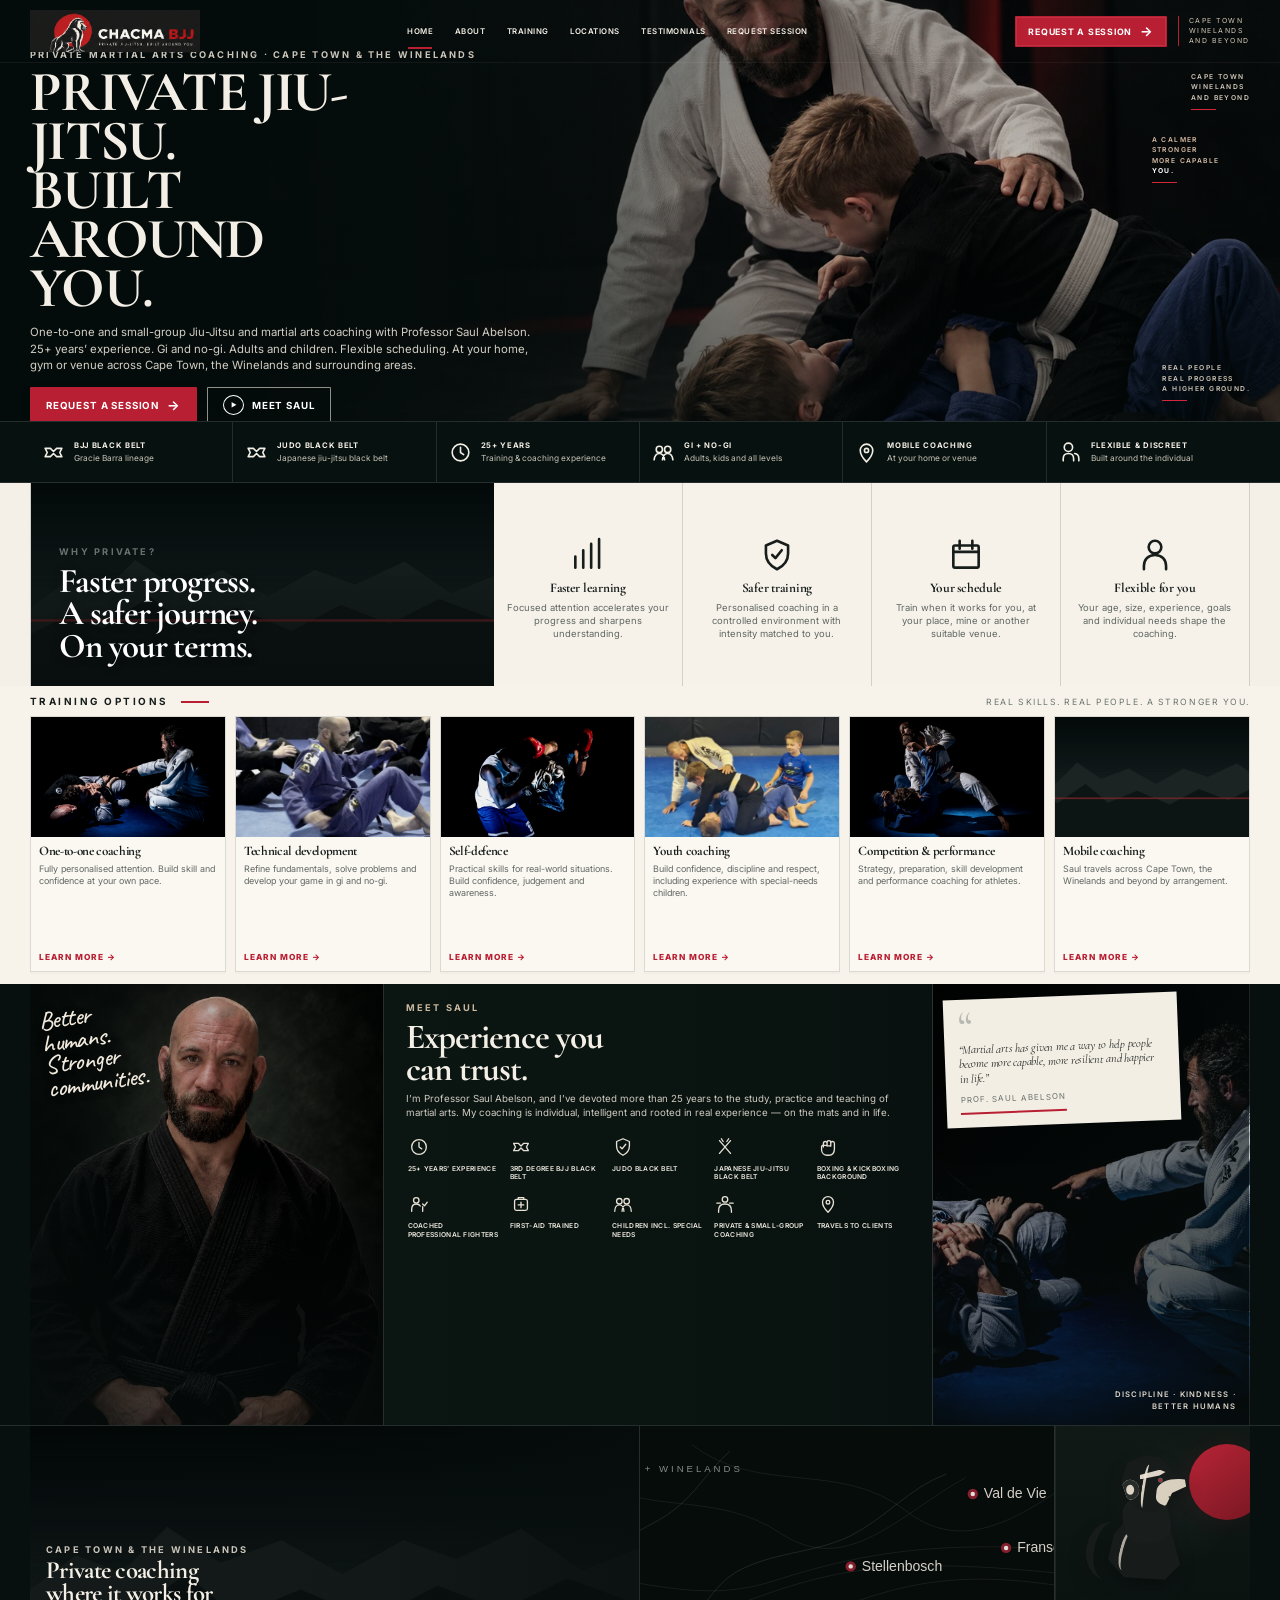
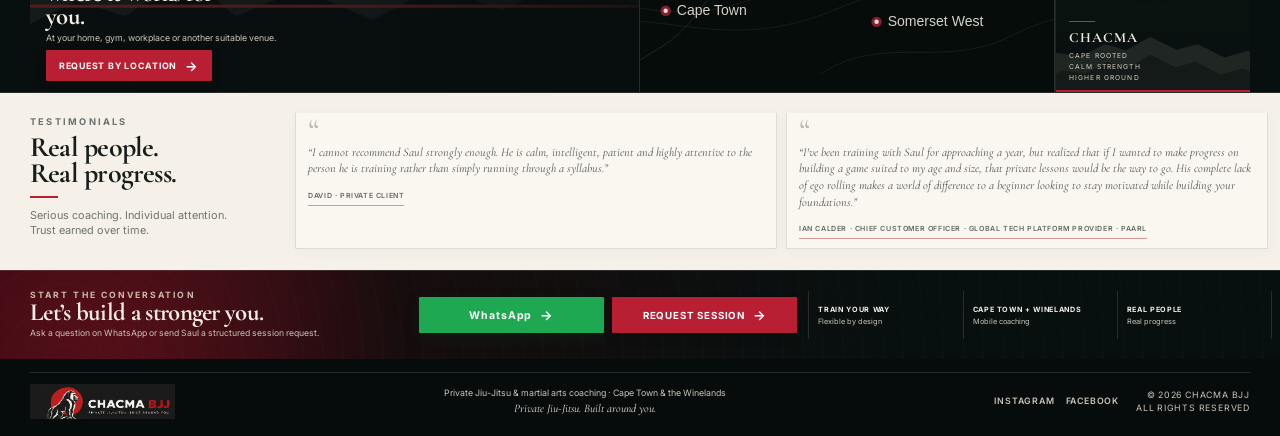
==== index.html @ ebba9f1b "Add files via upload" ====
<!doctype html>
<html lang="en">
<head>
  <!-- Google tag (gtag.js) -->
  <script async src="https://www.googletagmanager.com/gtag/js?id=G-R0LVV5Y407"></script>
  <script>
    window.dataLayer = window.dataLayer || [];
    function gtag(){dataLayer.push(arguments);}
    gtag('js', new Date());
    gtag('config', 'G-R0LVV5Y407');
  </script>
  <meta charset="utf-8">
  <meta name="viewport" content="width=device-width, initial-scale=1">
  <meta name="theme-color" content="#07100f">
  <meta name="description" content="Private Jiu-Jitsu and martial arts coaching with Professor Saul Abelson across Cape Town and the Winelands. Flexible, discreet, one-to-one and small-group coaching built around you.">
  <meta property="og:title" content="CHACMA BJJ | Private Jiu-Jitsu built around you">
  <meta property="og:description" content="Private Jiu-Jitsu and martial arts coaching with Professor Saul Abelson across Cape Town and the Winelands.">
  <meta property="og:type" content="website">
  <title>CHACMA BJJ | Private Jiu-Jitsu built around you</title>
  <link rel="icon" href="assets/icons/favicon.png" type="image/png">
  <link rel="manifest" href="site.webmanifest">
  <link rel="preconnect" href="https://fonts.googleapis.com">
  <link rel="preconnect" href="https://fonts.gstatic.com" crossorigin>
  <link href="https://fonts.googleapis.com/css2?family=Caveat:wght@500&family=Cormorant+Garamond:wght@600;700&family=Inter:wght@400;600;700&display=swap" rel="stylesheet">
  <link rel="stylesheet" href="styles.css">
  <script defer src="script.js"></script>
</head>
<body>
  <a class="skip-link" href="#main">Skip to content</a>

  <header class="site-header" data-header>
    <div class="shell header-inner">
      <a class="brand" href="#top" aria-label="CHACMA BJJ home">
        <img src="assets/images/logo-horizontal-dark.png" alt="CHACMA BJJ – Private Jiu-Jitsu. Built around you." class="brand-logo">
      </a>

      <button class="menu-toggle" type="button" aria-expanded="false" aria-controls="nav" data-menu-toggle>
        <span></span><span></span><span></span><span class="sr-only">Toggle navigation</span>
      </button>

      <nav id="nav" class="nav" aria-label="Primary" data-nav>
        <a href="#top">Home</a>
        <a href="#about">About</a>
        <a href="#training">Training</a>
        <a href="#locations">Locations</a>
        <a href="#testimonials">Testimonials</a>
        <a href="request-session.html">Request Session</a>
      </nav>

      <div class="header-actions">
        <a class="button button-small" href="request-session.html">Request a session</a>
        <div class="header-kicker">Cape Town<br>Winelands<br>and beyond</div>
      </div>
    </div>
  </header>

  <main id="main">
    <section id="top" class="hero section-dark">
      <div class="hero-media" aria-hidden="true">
        <img src="assets/images/hero-phase2.webp" alt="">
      </div>
      <div class="hero-shade" aria-hidden="true"></div>

      <div class="shell hero-inner">
        <div class="hero-copy reveal">
          <p class="eyebrow">Private martial arts coaching · Cape Town & the Winelands</p>
          <h1>Private Jiu-Jitsu.<br>Built around you.</h1>
          <p class="hero-lede">One-to-one and small-group Jiu-Jitsu and martial arts coaching with Professor Saul Abelson. 25+ years’ experience. Gi and no-gi. Adults and children. Flexible scheduling. At your home, gym or venue across Cape Town, the Winelands and surrounding areas.</p>
          <div class="hero-actions">
            <a class="button" href="request-session.html">Request a session</a>
            <a class="button button-ghost button-play" href="#about">Meet Saul</a>
          </div>
        </div>

        <aside class="hero-note hero-note-top reveal">
          <span>Cape Town</span><span>Winelands</span><span>and beyond</span>
        </aside>
        <aside class="hero-note hero-note-mid reveal">
          <span>A calmer</span><span>stronger</span><span>more capable</span><strong>you.</strong>
        </aside>
        <aside class="hero-note hero-note-bottom reveal">
          <span>Real people</span><span>real progress</span><span>a higher ground.</span>
        </aside>
      </div>
    </section>

    <section class="credential-strip" aria-label="Credentials">
      <div class="shell credentials">
        <div class="credential"><svg viewBox="0 0 24 24" aria-hidden="true"><path d="M4 8h5l3 3 3-3h5l-2 4 2 4h-5l-3-3-3 3H4l2-4-2-4Z"/></svg><span><strong>BJJ black belt</strong><small>Gracie Barra lineage</small></span></div>
        <div class="credential"><svg viewBox="0 0 24 24" aria-hidden="true"><path d="M4 8h5l3 3 3-3h5l-2 4 2 4h-5l-3-3-3 3H4l2-4-2-4Z"/></svg><span><strong>Judo black belt</strong><small>Japanese jiu-jitsu black belt</small></span></div>
        <div class="credential"><svg viewBox="0 0 24 24" aria-hidden="true"><circle cx="12" cy="12" r="8"/><path d="M12 7v5l3 2"/></svg><span><strong>25+ years</strong><small>Training & coaching experience</small></span></div>
        <div class="credential"><svg viewBox="0 0 24 24" aria-hidden="true"><circle cx="8" cy="9" r="3"/><circle cx="16" cy="9" r="3"/><path d="M3 19c.5-4 2.5-6 5-6s4.5 2 5 6M11 19c.5-4 2.5-6 5-6s4.5 2 5 6"/></svg><span><strong>Gi + no-gi</strong><small>Adults, kids and all levels</small></span></div>
        <div class="credential"><svg viewBox="0 0 24 24" aria-hidden="true"><path d="M12 21s6-6.2 6-11a6 6 0 1 0-12 0c0 4.8 6 11 6 11Z"/><circle cx="12" cy="10" r="2"/></svg><span><strong>Mobile coaching</strong><small>At your home or venue</small></span></div>
        <div class="credential"><svg viewBox="0 0 24 24" aria-hidden="true"><path d="M5 20v-2c0-3 2-5 5-5s5 2 5 5v2M10 11a4 4 0 1 0 0-8 4 4 0 0 0 0 8ZM16 13c2.4.2 4 2 4 5v2"/></svg><span><strong>Flexible & discreet</strong><small>Built around the individual</small></span></div>
      </div>
    </section>

    <section class="why section-light" aria-labelledby="why-title">
      <div class="shell why-grid">
        <div class="why-visual reveal">
          <img src="assets/images/cape-abstract.jpg" alt="Cape Town coastline and mountain landscape.">
          <div class="why-overlay-text"><p class="eyebrow">Why private?</p><h2 id="why-title">Faster progress.<br>A safer journey.<br>On your terms.</h2></div>
        </div>
        <div class="benefits">
          <article class="benefit reveal"><svg class="benefit-icon" viewBox="0 0 24 24" aria-hidden="true"><path d="M4 20V13M9 20V9M14 20V5M19 20V2"/></svg><h3>Faster learning</h3><p>Focused attention accelerates your progress and sharpens understanding.</p></article>
          <article class="benefit reveal"><svg class="benefit-icon" viewBox="0 0 24 24" aria-hidden="true"><path d="M12 3 19 6v5c0 5-3 8-7 10-4-2-7-5-7-10V6l7-3Z"/><path d="m9 12 2 2 4-5"/></svg><h3>Safer training</h3><p>Personalised coaching in a controlled environment with intensity matched to you.</p></article>
          <article class="benefit reveal"><svg class="benefit-icon" viewBox="0 0 24 24" aria-hidden="true"><rect x="4" y="6" width="16" height="14" rx="1"/><path d="M8 3v5M16 3v5M4 10h16"/></svg><h3>Your schedule</h3><p>Train when it works for you, at your place, mine or another suitable venue.</p></article>
          <article class="benefit reveal"><svg class="benefit-icon" viewBox="0 0 24 24" aria-hidden="true"><circle cx="12" cy="7" r="4"/><path d="M5 21v-2c0-4 2.6-7 7-7s7 3 7 7v2"/></svg><h3>Flexible for you</h3><p>Your age, size, experience, goals and individual needs shape the coaching.</p></article>
        </div>
      </div>
    </section>

    <section id="training" class="training section-light" aria-labelledby="training-title">
      <div class="shell">
        <div class="section-head reveal"><div class="section-title-line"><h2 id="training-title">Training options</h2><span></span></div><p class="section-side-note">Real skills. Real people. A stronger you.</p></div>
        <div class="training-grid">
          <article class="training-card reveal"><img src="assets/images/private-coaching-dark.webp" alt="Private Brazilian Jiu-Jitsu coaching session."><div><h3>One-to-one coaching</h3><p>Fully personalised attention. Build skill and confidence at your own pace.</p><a href="#" data-whatsapp-topic="One-to-one coaching">Learn more →</a></div></article>
          <article class="training-card reveal"><img src="assets/images/training-detail.jpg" alt="Close-up detail of a Jiu-Jitsu belt and gi."><div><h3>Technical development</h3><p>Refine fundamentals, solve problems and develop your game in gi and no-gi.</p><a href="#" data-whatsapp-topic="Technical development">Learn more →</a></div></article>
          <article class="training-card reveal"><img src="assets/images/program-self-defence.webp" alt="Self-defence and striking training."><div><h3>Self-defence</h3><p>Practical skills for real-world situations. Build confidence, judgement and awareness.</p><a href="#" data-whatsapp-topic="Self-defence">Learn more →</a></div></article>
          <article class="training-card reveal"><img src="assets/images/kids-demo.jpg" alt="Saul coaching children during a Brazilian Jiu-Jitsu class."><div><h3>Youth coaching</h3><p>Build confidence, discipline and respect, including experience with special-needs children.</p><a href="#" data-whatsapp-topic="Youth coaching">Learn more →</a></div></article>
          <article class="training-card reveal"><img src="assets/images/program-competition.webp" alt="Brazilian Jiu-Jitsu competition training."><div><h3>Competition & performance</h3><p>Strategy, preparation, skill development and performance coaching for athletes.</p><a href="#" data-whatsapp-topic="Competition & performance">Learn more →</a></div></article>
          <article class="training-card reveal"><img src="assets/images/cape-abstract.jpg" alt="Cape Town and Winelands landscape."><div><h3>Mobile coaching</h3><p>Saul travels across Cape Town, the Winelands and beyond by arrangement.</p><a href="#" data-whatsapp-topic="Mobile coaching">Learn more →</a></div></article>
        </div>
      </div>
    </section>

    <section id="about" class="about section-dark" aria-labelledby="about-title">
      <div class="shell about-grid">
        <div class="about-portrait reveal"><img src="assets/images/saul-portrait-v15.webp" alt="Professor Saul Abelson portrait."><div class="script-line">Better humans.<br>Stronger communities.</div></div>
        <div class="about-copy reveal">
          <p class="eyebrow">Meet Saul</p><h2 id="about-title">Experience you can trust.</h2>
          <p>I’m Professor Saul Abelson, and I’ve devoted more than 25 years to the study, practice and teaching of martial arts. My coaching is individual, intelligent and rooted in real experience — on the mats and in life.</p>
          <div class="about-facts"><span><svg viewBox="0 0 24 24" aria-hidden="true"><circle cx="12" cy="12" r="8"/><path d="M12 7v5l3 2"/></svg><b>25+ years’ experience</b></span><span><svg viewBox="0 0 24 24" aria-hidden="true"><path d="M4 8h5l3 3 3-3h5l-2 4 2 4h-5l-3-3-3 3H4l2-4-2-4Z"/></svg><b>3rd degree BJJ black belt</b></span><span><svg viewBox="0 0 24 24" aria-hidden="true"><path d="M12 3 19 6v5c0 5-3 8-7 10-4-2-7-5-7-10V6l7-3Z"/><path d="m9 12 2 2 4-5"/></svg><b>Judo black belt</b></span><span><svg viewBox="0 0 24 24" aria-hidden="true"><path d="M6 5l12 14M18 5 6 19"/><path d="M8 3l2 3M16 3l-2 3"/></svg><b>Japanese jiu-jitsu black belt</b></span><span><svg viewBox="0 0 24 24" aria-hidden="true"><path d="M7 12V8a2 2 0 0 1 4 0v3M11 11V7a2 2 0 0 1 4 0v4M15 11V8a2 2 0 0 1 4 0v6c0 4-2 7-6 7h-2c-3 0-6-2-6-6v-3a2 2 0 0 1 2-2Z"/></svg><b>Boxing & kickboxing background</b></span><span><svg viewBox="0 0 24 24" aria-hidden="true"><circle cx="9" cy="8" r="3"/><path d="M4 20v-2c0-4 2-6 5-6 2 0 3.6.8 4.4 2.2M16 12l2 2 3-4M16 20v-5"/></svg><b>Coached professional fighters</b></span><span><svg viewBox="0 0 24 24" aria-hidden="true"><rect x="5" y="7" width="14" height="12" rx="2"/><path d="M9 7V5h6v2M12 10v6M9 13h6"/></svg><b>First-aid trained</b></span><span><svg viewBox="0 0 24 24" aria-hidden="true"><circle cx="8" cy="9" r="3"/><circle cx="16" cy="9" r="3"/><path d="M3 20c0-4 2-7 5-7s5 3 5 7M11 20c0-4 2-7 5-7s5 3 5 7"/></svg><b>Children incl. special needs</b></span><span><svg viewBox="0 0 24 24" aria-hidden="true"><circle cx="12" cy="7" r="3"/><path d="M5 21v-2c0-4 2.5-7 7-7s7 3 7 7v2"/><path d="M3 11h4M17 11h4"/></svg><b>Private & small-group coaching</b></span><span><svg viewBox="0 0 24 24" aria-hidden="true"><path d="M12 21s6-6.2 6-11a6 6 0 1 0-12 0c0 4.8 6 11 6 11Z"/><circle cx="12" cy="10" r="2"/></svg><b>Travels to clients</b></span></div>
        </div>
        <div class="about-quote reveal"><div class="quote-card"><p>“Martial arts has given me a way to help people become more capable, more resilient and happier in life.”</p><footer>Prof. Saul Abelson</footer></div><div class="about-quote-foot">Discipline · kindness · better humans</div></div>
      </div>
    </section>

    <section id="locations" class="locations section-dark" aria-labelledby="locations-title">
      <div class="shell locations-grid">
        <div class="locations-visual reveal"><img src="assets/images/cape-abstract.jpg" alt="The mountains, vineyards and coastline of the Cape."><div class="locations-copy-overlay"><p class="eyebrow">Cape Town & the Winelands</p><h2 id="locations-title">Private coaching where it works for you.</h2><p>At your home, gym, workplace or another suitable venue.</p><a class="button button-small" href="request-session.html">Request by location</a></div></div>
        <div class="map-panel reveal"><img src="assets/images/location-map.svg" alt="Stylised service-area map for Cape Town and the Winelands."></div>
        <div class="brand-rail reveal" aria-hidden="true">
          <div class="chacma-css-art">
            <div class="chacma-sun"></div>
            <div class="chacma-ridge chacma-ridge-back"></div>
            <div class="chacma-ridge chacma-ridge-front"></div>
            <div class="css-baboon">
              <div class="baboon-torso"></div><div class="baboon-neck"></div>
              <div class="baboon-head"><i class="baboon-ear"></i><i class="baboon-brow"></i><i class="baboon-muzzle"></i><i class="baboon-eye"></i><i class="baboon-highlight"></i></div>
            </div>
            <div class="brand-rail-copy"><strong>CHACMA</strong><span>Cape rooted</span><span>Calm strength</span><span>Higher ground</span></div>
          </div>
        </div>
      </div>
    </section>

    <section id="testimonials" class="testimonials section-light" aria-labelledby="testimonials-title">
      <div class="shell testimonial-row">
        <div class="testimonial-heading reveal"><p class="eyebrow">Testimonials</p><h2 id="testimonials-title">Real people.<br>Real progress.</h2><span class="red-rule"></span><p>Serious coaching. Individual attention. Trust earned over time.</p></div>
        <blockquote class="testimonial-card reveal"><p>“I cannot recommend Saul strongly enough. He is calm, intelligent, patient and highly attentive to the person he is training rather than simply running through a syllabus.”</p><footer>David · Private client</footer></blockquote>
        <blockquote class="testimonial-card reveal"><p>“I've been training with Saul for approaching a year, but realized that if I wanted to make progress on building a game suited to my age and size, that private lessons would be the way to go. His complete lack of ego rolling makes a world of difference to a beginner looking to stay motivated while building your foundations.”</p><footer>Ian Calder · Chief Customer Officer · Global Tech platform provider · Paarl</footer></blockquote>
      </div>
    </section>

    <section id="contact" class="contact section-dark">
      <div class="shell contact-grid">
        <div class="contact-copy reveal"><p class="eyebrow">Start the conversation</p><h2>Let’s build a stronger you.</h2><p>Ask a question on WhatsApp or send Saul a structured session request.</p></div>
        <div class="contact-action reveal"><a class="button button-whatsapp" href="#" data-whatsapp>WhatsApp</a><a class="button button-request" href="request-session.html">Request Session</a></div>
        <div class="contact-points reveal"><div><strong>Train your way</strong><span>Flexible by design</span></div><div><strong>Cape Town + Winelands</strong><span>Mobile coaching</span></div><div><strong>Real people</strong><span>Real progress</span></div></div>
      </div>
    </section>
  </main>

  <footer class="footer">
    <div class="shell footer-inner">
      <a class="brand footer-brand" href="#top" aria-label="CHACMA BJJ home"><img src="assets/images/logo-horizontal-dark.png" alt="CHACMA BJJ" class="footer-logo"></a>
      <div class="footer-meta">Private Jiu-Jitsu & martial arts coaching · Cape Town & the Winelands<br><em>Private Jiu-Jitsu. Built around you.</em></div>
      <div class="footer-social"><a href="https://www.instagram.com/chacmabjj/" target="_blank" rel="noopener noreferrer">Instagram</a><a href="https://www.facebook.com/profile.php?id=61593930403911" target="_blank" rel="noopener noreferrer">Facebook</a></div>
      <div class="footer-note">© 2026 CHACMA BJJ<br>All rights reserved</div>
    </div>
  </footer>
</body>
</html>
---- styles.css ----
:root{
  --bg:#07100f;
  --bg-2:#0c1513;
  --panel:#101917;
  --line:rgba(255,255,255,.12);
  --line-dark:rgba(16,25,23,.13);
  --ink:#f3eee5;
  --ink-soft:#c7cbc6;
  --ink-dark:#17201d;
  --muted:#737c78;
  --light:#f3efe7;
  --red:#b61e33;
  --red-bright:#cf2d43;
  --green:#1da851;
  --max:1760px;
  --sans:'Inter',ui-sans-serif,system-ui,-apple-system,BlinkMacSystemFont,'Segoe UI',sans-serif;
  --display:Georgia,'Times New Roman',serif;
}
*{box-sizing:border-box}
html{scroll-behavior:smooth;overflow-x:clip}
body{margin:0;overflow-x:clip;background:var(--bg);color:var(--ink);font-family:var(--sans);-webkit-font-smoothing:antialiased;text-rendering:optimizeLegibility}
img{display:block;max-width:100%}
a{color:inherit;text-decoration:none}
button,input,textarea,select{font:inherit}
.shell{width:min(var(--max),calc(100% - 60px));margin-inline:auto}
.skip-link{position:absolute;left:-999px}.skip-link:focus{left:16px;top:16px;z-index:999;background:#fff;color:#000;padding:10px 12px}
.sr-only{position:absolute;width:1px;height:1px;padding:0;margin:-1px;overflow:hidden;clip:rect(0,0,0,0);white-space:nowrap;border:0}
.section-dark{background:var(--bg)}
.section-light{background:var(--light);color:var(--ink-dark)}
.eyebrow{margin:0 0 8px;font-size:.58rem;line-height:1.2;text-transform:uppercase;letter-spacing:.22em;font-weight:800;color:var(--ink-soft)}
.section-light .eyebrow{color:#69726e}
h1,h2,h3{margin:0;font-family:var(--display);font-weight:800;letter-spacing:-.04em;line-height:1}
p{line-height:1.5}
.red-rule{display:block;width:28px;height:2px;background:var(--red);margin:9px 0 10px}

.button{display:inline-flex;align-items:center;justify-content:center;gap:8px;min-height:36px;padding:0 15px;border:1px solid transparent;background:var(--red);color:#fff;font-size:.61rem;font-weight:800;letter-spacing:.095em;text-transform:uppercase;white-space:nowrap;transition:.2s ease}
.button:hover{background:var(--red-bright);transform:translateY(-1px)}
.button::after{content:'→';font-size:.84rem}
.button-ghost{background:rgba(7,16,15,.28);border-color:rgba(255,255,255,.35)}
.button-ghost:hover{background:rgba(255,255,255,.08)}
.button-small{min-height:31px;padding:0 12px;font-size:.55rem}
.button-whatsapp{background:var(--green);font-size:.66rem;text-transform:none;letter-spacing:0;min-height:38px;padding-inline:16px}
.button-whatsapp:hover{background:#26b35d}
.button-request{min-height:38px;padding-inline:15px}

/* Header */
.site-header{position:absolute;inset:0 0 auto;z-index:50;background:transparent;border-bottom:1px solid transparent;transition:.22s}
.site-header.is-scrolled{position:fixed;background:rgba(7,13,12,.95);backdrop-filter:blur(14px);border-bottom-color:var(--line)}
.header-inner{min-height:64px;display:grid;grid-template-columns:auto minmax(0,1fr) auto;align-items:center;gap:18px}
.brand{display:flex;align-items:center;min-width:0}
.brand-logo{width:168px;height:auto}
.nav{display:flex;justify-content:center;gap:clamp(12px,1.65vw,25px);align-items:center;font-size:clamp(.49rem,.61vw,.63rem);font-weight:800;letter-spacing:.09em;text-transform:uppercase;white-space:nowrap}
.nav a{position:relative;padding:7px 0}
.nav a:hover{color:#fff}
.nav a:first-child::after{content:'';position:absolute;left:0;right:0;bottom:-5px;height:2px;background:var(--red)}
.header-actions{display:flex;align-items:center;gap:11px;min-width:0}
.header-kicker{font-size:.43rem;line-height:1.5;letter-spacing:.18em;text-transform:uppercase;color:var(--ink-soft);padding-left:10px;border-left:1px solid var(--red);max-width:76px}
.menu-toggle{display:none;background:none;border:0;padding:8px;cursor:pointer}.menu-toggle span{display:block;width:23px;height:2px;background:#fff;margin:5px 0}

/* Hero: reference geometry ~345px at 1050px wide */
.hero{position:relative;overflow:hidden;height:clamp(345px,33vw,520px);min-height:345px;border-bottom:1px solid var(--line);background:#06100e}
.hero::before{content:'';position:absolute;inset:0;background:radial-gradient(circle at 10% 54%,rgba(38,65,53,.2),transparent 27%);z-index:1;pointer-events:none}
.hero-media{position:absolute;inset:0;overflow:hidden}
.hero-media img{width:100%;height:100%;object-fit:cover;object-position:center center;filter:saturate(.88) contrast(1.05) brightness(.9);transform:scale(1.01)}
.hero-shade{position:absolute;inset:0;z-index:1;background:linear-gradient(90deg,rgba(5,13,12,.995) 0%,rgba(5,13,12,.98) 25%,rgba(5,13,12,.88) 37%,rgba(5,13,12,.58) 51%,rgba(5,13,12,.13) 68%,rgba(5,13,12,.15) 79%,rgba(5,13,12,.52) 100%),linear-gradient(180deg,rgba(5,13,12,.36) 0%,rgba(5,13,12,.02) 33%,rgba(5,13,12,.06) 72%,rgba(5,13,12,.7) 100%),radial-gradient(circle at 82% 42%,rgba(182,30,51,.1),transparent 27%)}
.hero-inner{position:relative;z-index:2;height:100%;min-height:345px}
.hero-copy{width:52%;height:100%;padding:78px 0 25px;display:flex;flex-direction:column;justify-content:center}
.hero h1{font-size:clamp(2.35rem,4.05vw,4.75rem);text-transform:uppercase;max-width:14em;margin-bottom:9px;line-height:.94}
.hero-lede{max-width:520px;margin:0;color:var(--ink-soft);font-size:clamp(.69rem,.92vw,.91rem);line-height:1.45}
.hero-actions{display:flex;gap:10px;flex-wrap:wrap;margin-top:14px}
.hero-note{position:absolute;display:flex;flex-direction:column;text-transform:uppercase;letter-spacing:.18em;font-size:clamp(.42rem,.48vw,.5rem);line-height:1.55;color:#c9c6bd}
.hero-note::after{content:'';width:25px;height:2px;background:var(--red);margin-top:6px}
.hero-note-top{right:0;top:72px}
.hero-note-mid{right:2.5%;top:32%;color:#ded4c3}
.hero-note-mid strong{color:#fff}
.hero-note-bottom{right:0;bottom:20px}

/* Credentials: six shallow cells remain one row through reference width */
.credential-strip{background:#071210;border-bottom:1px solid var(--line)}
.credentials{display:grid;grid-template-columns:repeat(6,minmax(0,1fr));min-height:60px}
.credential{min-width:0;min-height:60px;display:flex;align-items:center;gap:8px;padding:8px 10px;border-right:1px solid var(--line)}
.credential:last-child{border-right:0}
.credential svg{width:23px;height:23px;flex:0 0 23px;fill:none;stroke:#f2eee6;stroke-width:1.45;stroke-linecap:round;stroke-linejoin:round}
.credential span{display:block;min-width:0}
.credential strong,.credential small{display:block}
.credential strong{font-size:clamp(.49rem,.59vw,.61rem);line-height:1.2;letter-spacing:.08em;text-transform:uppercase}
.credential small{margin-top:3px;color:var(--ink-soft);font-size:clamp(.53rem,.63vw,.65rem);line-height:1.25}

/* Why private: 38/62 with four benefits through desktop/reference width */
.why{padding:0;background:var(--light)}
.why-grid{display:grid;grid-template-columns:38% 62%;gap:0;border-inline:1px solid var(--line-dark);min-height:clamp(154px,14.7vw,220px)}
.why-visual{position:relative;min-height:0;overflow:hidden}
.why-visual img{width:100%;height:100%;object-fit:cover;filter:saturate(.83) contrast(1.03) brightness(.84)}
.why-visual::after{content:'';position:absolute;inset:0;background:linear-gradient(0deg,rgba(7,14,13,.92),rgba(7,14,13,.28) 58%,rgba(7,14,13,.04))}
.why-overlay-text{position:absolute;left:clamp(16px,2vw,28px);bottom:clamp(14px,1.7vw,24px);z-index:1;color:#fff;max-width:88%}
.why h2{font-size:clamp(1.48rem,2.55vw,2.7rem);line-height:1.02;letter-spacing:-.035em}
.benefits{display:grid;grid-template-columns:repeat(4,minmax(0,1fr));gap:1px;background:var(--line-dark)}
.benefit{min-width:0;padding:clamp(13px,1.45vw,22px) clamp(8px,1vw,16px) 12px;background:var(--light);text-align:center;display:flex;flex-direction:column;justify-content:center}
.benefit-icon{display:block;width:clamp(27px,3vw,38px);height:clamp(27px,3vw,38px);margin:0 auto 8px;fill:none;stroke:#161d1b;stroke-width:1.5;stroke-linecap:round;stroke-linejoin:round}
.benefit h3{font-size:clamp(.77rem,.94vw,1rem);letter-spacing:-.02em;margin-bottom:5px}
.benefit p{margin:0;color:#5a625f;font-size:clamp(.59rem,.7vw,.76rem);line-height:1.38}

/* Training: six compact cards remain one row to 980px */
.training{padding:10px 0 12px}
.section-head{display:flex;align-items:center;justify-content:space-between;gap:20px;margin-bottom:7px}
.section-title-line{display:flex;align-items:center;gap:13px}
.section-title-line h2{font-family:var(--sans);font-size:.61rem;letter-spacing:.24em;text-transform:uppercase;line-height:1;font-weight:800}
.section-title-line span{display:block;width:28px;height:2px;background:var(--red)}
.section-side-note{margin:0;color:#6c7470;font-size:.55rem;text-transform:uppercase;letter-spacing:.15em;text-align:right}
.training-grid{display:grid;grid-template-columns:repeat(6,minmax(0,1fr));gap:9px}
.training-card{min-width:0;min-height:clamp(202px,20vw,280px);background:#fff;border:1px solid var(--line-dark);overflow:hidden;display:flex;flex-direction:column;transition:.2s}
.training-card:hover{transform:translateY(-2px);box-shadow:0 14px 30px rgba(25,31,28,.09)}
.training-card img{width:100%;height:clamp(94px,9.4vw,132px);object-fit:cover}
.training-card div{display:flex;flex-direction:column;flex:1;padding:8px 8px 9px}
.training-card h3{font-size:clamp(.72rem,.84vw,.91rem);line-height:1.05;letter-spacing:-.025em;margin-bottom:4px}
.training-card p{margin:0;color:#5b635f;font-size:clamp(.56rem,.65vw,.7rem);line-height:1.36}
.training-card a{margin-top:auto;padding-top:6px;color:var(--red);font-size:.53rem;font-weight:800;text-transform:uppercase;letter-spacing:.1em}

/* Meet Saul: 29/45/26 editorial band through reference width */
.about{padding:0;background:#07100f}
.about-grid{display:grid;grid-template-columns:29% 45% 26%;gap:0;align-items:stretch;min-height:clamp(267px,25.4vw,380px)}
.about-portrait,.about-copy,.about-quote{min-width:0;min-height:0;border-right:1px solid var(--line)}
.about-portrait{position:relative;overflow:hidden;background:#0c1513}
.about-portrait img{width:100%;height:100%;object-fit:cover;object-position:center 18%;filter:saturate(.87) contrast(1.03) brightness(.88)}
.about-portrait::after{content:'';position:absolute;inset:0;background:linear-gradient(180deg,rgba(7,14,13,.02) 28%,rgba(7,14,13,.68) 100%)}
.script-line{position:absolute;left:16px;bottom:14px;z-index:1;color:#f0e9dc;font-family:var(--display);font-size:clamp(.82rem,1.15vw,1.25rem);font-weight:700;line-height:1.1;letter-spacing:-.03em}
.about-copy{background:#0d1715;padding:clamp(14px,1.7vw,25px) clamp(14px,1.7vw,25px) 12px}
.about h2{font-size:clamp(1.55rem,2.45vw,2.8rem);max-width:12ch;margin-bottom:7px}
.about-copy>p:not(.eyebrow){max-width:670px;margin:0;color:var(--ink-soft);font-size:clamp(.61rem,.73vw,.79rem);line-height:1.43}
.about-facts{display:grid;grid-template-columns:repeat(5,minmax(0,1fr));gap:7px;margin-top:12px}
.about-facts span{position:relative;display:block;padding:18px 2px 0;border-top:1px solid var(--line);font-size:clamp(.43rem,.5vw,.55rem);line-height:1.25;text-transform:uppercase;letter-spacing:.055em;color:#e1e4df}
.about-facts span::before{content:'';position:absolute;top:6px;left:0;width:6px;height:6px;border:1px solid #f0ece4;border-radius:50%}
.about-quote{position:relative;overflow:hidden;padding:12px;background:linear-gradient(90deg,rgba(8,15,14,.72),rgba(8,15,14,.28)),url('assets/images/private-coaching-dark.webp') center/cover no-repeat}
.about-quote::after{content:'';position:absolute;inset:0;background:linear-gradient(180deg,rgba(7,14,13,.03),rgba(7,14,13,.63));pointer-events:none}
.quote-card{position:relative;z-index:1;width:min(82%,245px);background:#f4f0e8;color:#212725;padding:13px 13px;border-left:2px solid var(--red)}
.quote-card p{margin:0;font-family:var(--display);font-size:clamp(.69rem,.82vw,.9rem);line-height:1.24;letter-spacing:-.02em}
.quote-card footer{margin-top:9px;font-size:.5rem;letter-spacing:.13em;text-transform:uppercase;color:#6b716d}
.about-quote-foot{position:absolute;right:13px;bottom:13px;z-index:1;max-width:140px;text-align:right;color:#d7d1c6;font-size:.48rem;text-transform:uppercase;letter-spacing:.14em;line-height:1.45}

/* Cape / service area / brand rail */
.locations{padding:0;border-top:1px solid var(--line);border-bottom:1px solid var(--line);background:#07100f}
.locations-grid{display:grid;grid-template-columns:50% 34% 16%;align-items:stretch;min-height:clamp(112px,10.8vw,165px)}
.locations-visual,.map-panel,.brand-rail{min-width:0;min-height:0;border-right:1px solid var(--line);overflow:hidden}
.locations-visual{position:relative}
.locations-visual>img{width:100%;height:100%;object-fit:cover;filter:saturate(.9) contrast(1.04) brightness(.78)}
.locations-visual::after{content:'';position:absolute;inset:0;background:linear-gradient(90deg,rgba(7,14,13,.14),rgba(7,14,13,.48) 75%,rgba(7,14,13,.75))}
.locations-copy-overlay{position:absolute;left:16px;bottom:11px;z-index:1;max-width:430px}
.locations-copy-overlay .eyebrow{margin-bottom:4px}
.locations-copy-overlay h2{font-size:clamp(1rem,1.45vw,1.55rem);line-height:1.03;max-width:22ch;margin-bottom:3px}
.locations-copy-overlay p:last-of-type{margin:0 0 6px;color:var(--ink-soft);font-size:clamp(.55rem,.66vw,.72rem)}
.map-panel{background:#0b1412}
.map-panel img{width:100%;height:100%;object-fit:cover}
.brand-rail{background:#0c1312;border-right:0}
.brand-rail img{width:100%;height:100%;object-fit:cover;object-position:center 42%;filter:saturate(.72) brightness(.82)}

/* Testimonials: horizontally organised through desktop/reference width */
.testimonials{padding:12px 0 13px;background:var(--light)}
.testimonial-row{display:grid;grid-template-columns:21% 39.5% 39.5%;gap:9px;align-items:stretch}
.testimonial-heading{padding:3px 8px 2px 0}
.testimonial-heading h2{font-size:clamp(1.25rem,1.65vw,1.75rem);color:var(--ink-dark);line-height:1.02}
.testimonial-heading>p:last-child{max-width:220px;margin:0;color:#69716e;font-size:clamp(.58rem,.67vw,.72rem);line-height:1.36}
.testimonial-card{margin:0;padding:10px 12px 9px;background:#fff;border:1px solid var(--line-dark);border-top:2px solid var(--red);color:#242b28}
.testimonial-card p{margin:0;font-size:clamp(.58rem,.68vw,.74rem);line-height:1.4}
.testimonial-card footer{margin-top:7px;padding-top:7px;border-top:1px solid var(--line-dark);font-size:clamp(.44rem,.5vw,.55rem);line-height:1.3;letter-spacing:.085em;text-transform:uppercase;color:#6b716d}

/* Conversion band */
.contact{position:relative;overflow:hidden;padding:10px 0;background:linear-gradient(100deg,#2b080e 0%,#130c0d 42%,#08100f 75%);border-top:1px solid var(--line)}
.contact::before{content:'';position:absolute;inset:0;background:radial-gradient(circle at 12% 60%,rgba(182,30,51,.23),transparent 24%),repeating-radial-gradient(circle at 5% 105%,transparent 0 18px,rgba(255,255,255,.025) 19px 20px);opacity:.75}
.contact-grid{position:relative;z-index:1;display:grid;grid-template-columns:31% 31% 38%;gap:11px;align-items:center;min-height:56px}
.contact h2{font-size:clamp(1.05rem,1.4vw,1.5rem);line-height:1.02;margin-bottom:3px}.contact p{margin:0;color:var(--ink-soft);font-size:clamp(.54rem,.64vw,.7rem)}
.contact-action{display:grid;grid-template-columns:1fr 1fr;gap:7px;align-items:center}
.contact-action .button{width:100%;padding-inline:8px}
.contact-points{display:grid;grid-template-columns:repeat(3,minmax(0,1fr));border-left:1px solid var(--line)}
.contact-points>div{min-height:48px;padding:6px 9px;border-right:1px solid var(--line);display:flex;flex-direction:column;justify-content:center;min-width:0}
.contact-points strong,.contact-points span{display:block}
.contact-points strong{font-size:clamp(.45rem,.52vw,.57rem);letter-spacing:.09em;text-transform:uppercase}
.contact-points span{margin-top:3px;color:var(--ink-soft);font-size:clamp(.46rem,.54vw,.59rem)}

/* Footer: shallow four-part composition */
.footer{padding:14px 0 17px;background:#060c0b}
.footer-inner{display:grid;grid-template-columns:auto minmax(0,1fr) auto auto;align-items:center;gap:17px;padding-top:12px;border-top:1px solid var(--line)}
.footer-logo{width:145px}
.footer-meta,.footer-note,.footer-social{font-size:.55rem;color:var(--ink-soft);line-height:1.45}
.footer-meta{text-align:center}.footer-meta em{color:#efe9de;font-style:normal}
.footer-social{display:flex;gap:11px;text-transform:uppercase;letter-spacing:.09em}.footer-social a:hover{color:#fff}
.footer-note{text-transform:uppercase;letter-spacing:.09em;text-align:right;white-space:nowrap}

.reveal{opacity:0;transform:translateY(10px);transition:opacity .42s ease,transform .42s ease}.reveal.is-visible{opacity:1;transform:none}

/* Purposeful tablet: desktop geometry retained above this point, including 1024–1050px. */
@media(max-width:980px){
  .shell{width:min(var(--max),calc(100% - 34px))}
  .header-inner{grid-template-columns:auto 1fr auto;min-height:64px}.brand-logo{width:155px}
  .nav{position:absolute;top:64px;left:17px;right:17px;display:none;flex-direction:column;align-items:flex-start;background:#0b1110;padding:18px;border:1px solid var(--line);gap:8px;font-size:.68rem}.nav.is-open{display:flex}
  .menu-toggle{display:block;justify-self:center}.header-actions{justify-self:end}.header-actions .button{display:none}.header-kicker{display:none}
  .hero{height:430px;min-height:430px}.hero-inner{min-height:430px}.hero-copy{width:64%;padding:86px 0 30px}.hero-note-top{display:none}.hero-note-mid{right:0}.hero h1{font-size:3.1rem}.hero-lede{font-size:.8rem}
  .credentials{grid-template-columns:repeat(3,minmax(0,1fr))}.credential{min-height:55px;border-bottom:1px solid var(--line)}
  .why-grid{grid-template-columns:40% 60%;min-height:300px}.benefits{grid-template-columns:repeat(2,minmax(0,1fr))}.benefit{min-height:149px}
  .training{padding:18px 0 22px}.training-grid{grid-template-columns:repeat(3,minmax(0,1fr));gap:10px}.training-card{min-height:245px}.training-card img{height:120px}.training-card h3{font-size:.9rem}.training-card p{font-size:.68rem}
  .about-grid{grid-template-columns:34% 66%;min-height:420px}.about-quote{grid-column:1/-1;min-height:230px}.about-portrait,.about-copy{min-height:420px}.about-facts{grid-template-columns:repeat(5,minmax(0,1fr))}
  .locations-grid{grid-template-columns:55% 45%;min-height:180px}.brand-rail{display:none}
  .testimonial-row{grid-template-columns:1fr 1fr}.testimonial-heading{grid-column:1/-1;display:grid;grid-template-columns:auto 1fr auto;align-items:end;gap:16px}.testimonial-heading>p:last-child{max-width:none;text-align:right}.testimonial-heading .red-rule{display:none}
  .contact-grid{grid-template-columns:1fr auto}.contact-points{grid-column:1/-1;border-left:0;border-top:1px solid var(--line)}
  .contact-action{min-width:300px}
  .footer-inner{grid-template-columns:auto 1fr auto}.footer-social{justify-content:center}.footer-note{grid-column:3;grid-row:1/3}.footer-meta{text-align:left}
}

@media(max-width:700px){
  .shell{width:calc(100% - 28px)}
  .hero{height:500px;min-height:500px}.hero-inner{min-height:500px}.hero-copy{width:100%;padding:88px 0 30px}.hero h1{font-size:clamp(2.2rem,10vw,2.8rem)}.hero-lede{font-size:.78rem;max-width:92%}.hero-media img{object-position:68% center;opacity:.64}.hero-shade{background:linear-gradient(90deg,rgba(5,13,12,.99),rgba(5,13,12,.77))}.hero-note{display:none}
  .credentials{grid-template-columns:repeat(2,minmax(0,1fr))}.credential{border-right:1px solid var(--line);min-height:64px}.credential:nth-child(2n){border-right:0}
  .why-grid{grid-template-columns:1fr}.why-visual{min-height:185px}.benefits{grid-template-columns:repeat(2,minmax(0,1fr))}.benefit{min-height:145px;padding:16px 10px}.benefit p{font-size:.66rem}
  .section-head{align-items:flex-start;flex-direction:column;gap:7px}.section-side-note{text-align:left}
  .training-grid{grid-template-columns:repeat(2,minmax(0,1fr));gap:8px}.training-card{min-height:250px}.training-card img{height:116px}.training-card div{padding:9px}.training-card h3{font-size:.83rem}.training-card p{font-size:.64rem}
  .about-grid{grid-template-columns:1fr}.about-portrait{min-height:360px}.about-copy{min-height:auto;padding:22px 18px}.about h2{font-size:2rem}.about-copy>p:not(.eyebrow){font-size:.78rem}.about-facts{grid-template-columns:repeat(2,minmax(0,1fr));gap:8px}.about-facts span{font-size:.55rem}.about-quote{grid-column:auto;min-height:245px}
  .locations-grid{grid-template-columns:1fr}.locations-visual{min-height:220px;border-right:0}.map-panel{min-height:180px}.brand-rail{display:none}.locations-copy-overlay{left:14px;right:14px;bottom:14px}.locations-copy-overlay h2{font-size:1.35rem}
  .testimonial-row{grid-template-columns:1fr}.testimonial-heading{grid-column:auto;display:block}.testimonial-heading>p:last-child{text-align:left}.testimonial-card p{font-size:.75rem}
  .contact{padding:18px 0}.contact-grid{grid-template-columns:1fr;gap:14px}.contact-action{min-width:0;width:100%}.contact-points{grid-template-columns:repeat(3,minmax(0,1fr))}.contact-points>div{border-top:0;padding:8px 6px}.contact h2{font-size:1.45rem}
  .footer-inner{grid-template-columns:1fr;gap:10px}.footer-logo{width:140px}.footer-meta{text-align:left}.footer-social{justify-content:flex-start}.footer-note{grid-column:auto;grid-row:auto;text-align:left;white-space:normal}
}

@media(max-width:380px){
  .shell{width:calc(100% - 22px)}
  .hero-actions{display:grid;grid-template-columns:1fr 1fr}.hero-actions .button{padding-inline:8px}
  .training-grid{grid-template-columns:1fr}.training-card{min-height:unset}.training-card img{height:165px}.training-card p{font-size:.72rem}
  .contact-action{grid-template-columns:1fr}.contact-points{grid-template-columns:1fr 1fr}.contact-points>div:last-child{grid-column:1/-1}
}
@media(prefers-reduced-motion:reduce){html{scroll-behavior:auto}.reveal{opacity:1;transform:none;transition:none}.button,.training-card{transition:none}}

/* ======================================================================
   PHASE 2 — visual execution against original CHACMA BJJ mock-up
   Phase 1 geometry and breakpoint system intentionally retained.
   ====================================================================== */
:root{
  --bg:#07100f;
  --bg-2:#0b1513;
  --panel:#0d1715;
  --ink:#f4efe6;
  --ink-soft:#c9c4b9;
  --ink-dark:#171d1b;
  --light:#f4f0e8;
  --paper:#f8f4eb;
  --red:#b91f32;
  --red-bright:#cf3045;
  --display:'Cormorant Garamond',Georgia,'Times New Roman',serif;
  --script:'Caveat','Segoe Print',cursive;
  --sans:'Inter',ui-sans-serif,system-ui,-apple-system,BlinkMacSystemFont,'Segoe UI',sans-serif;
}
body{background:#06100e}
h1,h2,h3{font-family:var(--display);font-weight:700;letter-spacing:-.028em}
.eyebrow{font-family:var(--sans);font-weight:700;letter-spacing:.24em}
.section-light{background:var(--light)}

/* Header */
.site-header{border-bottom-color:rgba(255,255,255,.05)}
.header-inner{min-height:62px}
.brand-logo{width:170px;filter:drop-shadow(0 1px 0 rgba(255,255,255,.03))}
.nav{font-size:clamp(.49rem,.59vw,.61rem);letter-spacing:.07em;font-weight:600}
.nav a:first-child::after{bottom:-6px;width:24px;left:50%;right:auto;transform:translateX(-50%)}
.header-actions .button{box-shadow:inset 0 0 0 1px rgba(255,255,255,.08)}
.header-kicker{color:#d1c7b6;letter-spacing:.22em}

/* Buttons */
.button{border-radius:1px;min-height:36px;font-weight:700;letter-spacing:.085em;box-shadow:0 4px 12px rgba(0,0,0,.12)}
.button::after{font-size:.83rem}
.button-ghost{background:rgba(5,12,11,.36);border-color:rgba(244,239,230,.58);box-shadow:none}
.button-play::after{display:none}
.button-play::before{content:'▶';display:grid;place-items:center;width:18px;height:18px;border:1px solid currentColor;border-radius:50%;font-size:6px;line-height:1;padding-left:1px}
.button-small{min-height:31px}
.button-whatsapp{box-shadow:0 5px 15px rgba(7,74,35,.22)}

/* Hero */
.hero{background:#06100e}
.hero-media img{object-position:58% 52%;filter:saturate(.88) contrast(1.06) brightness(.92);transform:scale(1.012)}
.hero-shade{background:
  linear-gradient(90deg,rgba(4,12,11,.995) 0%,rgba(4,12,11,.98) 24%,rgba(4,12,11,.88) 36%,rgba(4,12,11,.54) 48%,rgba(4,12,11,.10) 66%,rgba(4,12,11,.13) 80%,rgba(4,12,11,.43) 100%),
  linear-gradient(180deg,rgba(4,12,11,.24),rgba(4,12,11,.02) 43%,rgba(4,12,11,.42) 100%),
  radial-gradient(circle at 8% 75%,rgba(153,21,40,.15),transparent 29%)}
.hero::before{background:radial-gradient(circle at 2% 70%,rgba(83,33,29,.18),transparent 31%)}
.hero-copy{width:51%;padding-top:76px}
.hero h1{font-size:clamp(2.52rem,4.45vw,5rem);line-height:.86;letter-spacing:-.03em;max-width:12ch;margin-bottom:11px}
.hero-lede{font-size:clamp(.71rem,.84vw,.85rem);line-height:1.46;color:#d2cec5;max-width:500px}
.hero-actions{margin-top:13px}
.hero-note{font-weight:600;letter-spacing:.21em;color:#d1c7b8}
.hero-note::after{height:1px;background:#d6263c}
.hero-note-mid{color:#d9bda7}

/* Credentials */
.credential-strip{background:#07110f}
.credential{padding:8px 11px}
.credential svg{width:25px;height:25px;flex-basis:25px;stroke-width:1.55}
.credential strong{font-size:clamp(.48rem,.57vw,.59rem);letter-spacing:.09em}
.credential small{color:#c8c3b8;font-size:clamp(.52rem,.61vw,.63rem)}

/* Why private */
.why-grid{border-color:rgba(23,29,27,.16)}
.why-visual img{filter:saturate(.84) contrast(1.08) brightness(.78)}
.why-visual::after{background:linear-gradient(0deg,rgba(8,14,13,.88),rgba(8,14,13,.20) 60%,rgba(8,14,13,.05))}
.why-overlay-text{left:clamp(18px,2.2vw,30px);bottom:clamp(14px,1.8vw,25px)}
.why h2{font-size:clamp(1.65rem,2.72vw,2.95rem);line-height:.94;color:#fff;text-shadow:0 2px 12px rgba(0,0,0,.18)}
.benefits{background:rgba(23,29,27,.15)}
.benefit{background:#f6f2ea}
.benefit-icon{stroke-width:1.65}
.benefit h3{font-size:clamp(.82rem,1.04vw,1.08rem);font-family:var(--display);font-weight:700}
.benefit p{color:#606762;font-size:clamp(.59rem,.68vw,.73rem)}

/* Training */
.training{background:#f7f3eb}
.section-title-line h2{font-size:.62rem;font-weight:700;letter-spacing:.25em}
.section-side-note{font-size:.54rem;letter-spacing:.18em}
.training-grid{gap:9px}
.training-card{border-color:rgba(23,29,27,.14);background:#fbf8f2;box-shadow:0 2px 0 rgba(23,29,27,.02)}
.training-card img{filter:saturate(.82) contrast(1.06) brightness(.94)}
.training-card:nth-child(1) img{object-position:center 42%}
.training-card:nth-child(2) img{object-position:center 56%}
.training-card:nth-child(3) img{object-position:center 45%}
.training-card:nth-child(4) img{object-position:center 38%}
.training-card:nth-child(5) img{object-position:center 48%}
.training-card:nth-child(6) img{filter:saturate(.76) contrast(1.08) brightness(.86)}
.training-card h3{font-family:var(--display);font-size:clamp(.82rem,.96vw,1rem);line-height:1.02}
.training-card p{color:#626864}
.training-card a{color:#b91f32;font-size:.52rem;letter-spacing:.12em}

/* Meet Saul */
.about{background:#07100f}
.about-grid{background:radial-gradient(circle at 51% 36%,rgba(20,53,42,.22),transparent 38%),#07100f}
.about-portrait{background:#091210}
.about-portrait img{object-position:65% 19%;filter:saturate(.78) contrast(1.08) brightness(.82)}
.about-portrait::after{background:linear-gradient(90deg,rgba(6,13,12,.68) 0%,rgba(6,13,12,.10) 44%,rgba(6,13,12,.03) 72%),linear-gradient(180deg,rgba(7,14,13,.02) 42%,rgba(7,14,13,.62) 100%)}
.script-line{left:13px;top:18px;bottom:auto;max-width:122px;font-family:var(--script);font-size:clamp(1.25rem,2vw,2.15rem);font-weight:500;line-height:.88;letter-spacing:-.02em;transform:rotate(-8deg);text-shadow:0 2px 8px rgba(0,0,0,.42)}
.about-copy{background:linear-gradient(90deg,#0b1613,#091310 72%,#08110f);padding-top:18px}
.about .eyebrow{color:#cbb99f}
.about h2{font-size:clamp(1.72rem,2.75vw,3.05rem);line-height:.9;max-width:12ch;margin-bottom:8px}
.about-copy>p:not(.eyebrow){color:#d0cbc1;font-size:clamp(.61rem,.71vw,.77rem);line-height:1.4}
.about-facts{gap:7px;margin-top:11px}
.about-facts span{padding:5px 2px 0;border-top:0;display:grid;grid-template-rows:25px auto;align-content:start;gap:4px;color:#ece7dd;font-size:clamp(.42rem,.48vw,.52rem);letter-spacing:.045em}
.about-facts span::before{display:none}
.about-facts svg{width:22px;height:22px;fill:none;stroke:#e8e1d5;stroke-width:1.45;stroke-linecap:round;stroke-linejoin:round}
.about-facts b{font-weight:600}
.about-quote{padding:12px;background:linear-gradient(90deg,rgba(7,14,13,.18),rgba(7,14,13,.54)),url('assets/images/private-coaching-dark.webp') 55% center/cover no-repeat}
.about-quote::after{background:linear-gradient(180deg,rgba(7,14,13,.02),rgba(7,14,13,.62))}
.quote-card{width:min(80%,238px);background:#f3eee4;color:#262b28;padding:14px 14px 13px;border-left:0;box-shadow:0 10px 28px rgba(0,0,0,.18);transform:rotate(-2.2deg)}
.quote-card::before{content:'“';display:block;font-family:var(--display);font-size:2.9rem;line-height:.58;color:#b7bab4;margin-bottom:2px}
.quote-card p{font-family:var(--display);font-style:italic;font-size:clamp(.76rem,.88vw,.95rem);line-height:1.18}
.quote-card footer{border-bottom:2px solid var(--red);padding-bottom:8px;width:max-content;max-width:100%}
.about-quote-foot{font-weight:600;color:#ddd6c9;letter-spacing:.16em}

/* Locations and CSS-generated CHACMA brand rail */
.locations{background:#07100f}
.locations-grid{background:#07100f}
.locations-visual>img{filter:saturate(.76) contrast(1.1) brightness(.7)}
.locations-visual::after{background:linear-gradient(90deg,rgba(7,14,13,.12),rgba(7,14,13,.26) 55%,rgba(7,14,13,.74))}
.locations-copy-overlay h2{font-family:var(--display);font-size:1.55rem;line-height:.92;max-width:16ch}
.map-panel{background:#0b1412}
.map-panel img{filter:saturate(.7) contrast(1.06) brightness(.9)}
.brand-rail{position:relative;background:#0a1210;border-left:1px solid rgba(255,255,255,.08);overflow:hidden}
.chacma-css-art{position:absolute;inset:0;overflow:hidden;background:radial-gradient(circle at 60% 28%,rgba(255,255,255,.035),transparent 30%),linear-gradient(180deg,#111916,#08100f)}
.chacma-sun{position:absolute;width:76px;height:76px;border-radius:50%;right:-15px;top:18px;background:linear-gradient(145deg,#cf263b,#851724);opacity:.88;box-shadow:0 0 24px rgba(185,31,50,.12)}
.chacma-ridge{position:absolute;left:-8%;right:-8%;bottom:0;height:54px;background:#202724;clip-path:polygon(0 78%,10% 60%,20% 66%,30% 44%,39% 55%,49% 31%,60% 54%,69% 44%,80% 68%,90% 56%,100% 76%,100% 100%,0 100%)}
.chacma-ridge-back{bottom:17px;height:55px;background:#343a35;opacity:.52;transform:scaleX(1.06)}
.chacma-ridge-front{background:#141a18;border-bottom:2px solid #b91f32}
.css-baboon{position:absolute;left:12%;top:14px;width:116px;height:145px;transform-origin:50% 80%;filter:drop-shadow(0 8px 8px rgba(0,0,0,.28))}
.css-baboon::after{content:'';position:absolute;left:7px;top:82px;width:38px;height:58px;border-left:8px solid #171c1a;border-radius:54% 0 0 60%;transform:rotate(13deg)}
.baboon-torso{position:absolute;left:29px;top:79px;width:72px;height:61px;background:#171c1a;clip-path:polygon(24% 3%,62% 0,88% 22%,100% 75%,79% 100%,22% 96%,0 67%,8% 25%);border-radius:47% 40% 20% 35%}
.baboon-torso::after{content:'';position:absolute;left:12px;top:10px;width:12px;height:42px;border-left:3px solid #e9e0d2;border-radius:50%;transform:rotate(15deg);opacity:.72}
.baboon-neck{position:absolute;left:44px;top:56px;width:47px;height:47px;background:#191e1c;transform:rotate(-8deg);border-radius:38% 46% 32% 40%}
.baboon-head{position:absolute;left:39px;top:12px;width:68px;height:65px;background:#171c1a;clip-path:polygon(15% 15%,41% 5%,62% 8%,74% 20%,79% 31%,98% 38%,100% 55%,79% 64%,70% 82%,50% 95%,28% 88%,12% 68%,5% 43%);transform:rotate(-2deg)}
.baboon-ear{position:absolute;left:3px;top:27px;width:18px;height:20px;border-radius:50%;background:#ddd3c4;box-shadow:inset 0 0 0 5px #272c29}
.baboon-brow{position:absolute;right:20px;top:18px;width:26px;height:9px;background:#efe7da;clip-path:polygon(0 50%,78% 0,100% 28%,76% 65%,0 100%);opacity:.92}
.baboon-muzzle{position:absolute;right:-13px;top:28px;width:43px;height:27px;border-radius:42% 58% 52% 42%;background:#d8cfbf;transform:skewX(-8deg)}
.baboon-muzzle::after{content:'';position:absolute;right:2px;bottom:4px;width:29px;height:9px;border-radius:50%;background:#262b28;clip-path:polygon(0 34%,100% 0,92% 65%,20% 100%)}
.baboon-eye{position:absolute;right:24px;top:27px;width:3px;height:3px;border-radius:50%;background:#ba1f33;box-shadow:0 0 0 1px rgba(255,255,255,.28)}
.baboon-highlight{position:absolute;left:24px;top:12px;width:8px;height:44px;border-left:3px solid #efe6d8;border-radius:50%;transform:rotate(11deg);opacity:.88}
.brand-rail-copy{position:absolute;left:13px;right:10px;bottom:10px;display:grid;gap:2px;text-transform:uppercase;color:#d9d0c2;font-size:.42rem;line-height:1.35;letter-spacing:.17em;z-index:4}
.brand-rail-copy strong{font-family:var(--display);font-size:.88rem;letter-spacing:.08em;color:#f2ebdf;margin-bottom:2px}
.brand-rail-copy::before{content:'';display:block;width:26px;height:1px;background:#cf263b;margin-bottom:4px}

/* Testimonials */
.testimonials{background:#f5f1e8;padding-top:20px;padding-bottom:21px}
.testimonial-heading h2{font-family:var(--display);font-size:1.75rem;line-height:.92}
.testimonial-heading>p:last-child{font-size:.68rem;line-height:1.4;color:#70756f}
.testimonial-card{background:#faf7f0;border-color:rgba(23,29,27,.12);border-top:0;box-shadow:0 2px 12px rgba(27,31,28,.035)}
.testimonial-card::before{content:'“';font-family:var(--display);font-size:2.1rem;line-height:.5;color:#b8b8b2;display:block;margin-bottom:4px}
.testimonial-card p{font-family:var(--display);font-style:italic;font-size:clamp(.75rem,.82vw,.86rem);line-height:1.38;color:#4f5551}
.testimonial-card footer{font-family:var(--sans);font-style:normal;font-weight:600;border-top:0;border-bottom:1px solid rgba(185,31,50,.45);padding-bottom:5px;width:max-content;max-width:100%;color:#636964}

/* Conversion band */
.contact{padding:16px 0;background:radial-gradient(circle at 8% 80%,rgba(147,19,37,.30),transparent 25%),linear-gradient(100deg,#310a11 0%,#160d0e 32%,#08100f 69%)}
.contact::before{opacity:.5}
.contact-copy .eyebrow{color:#cbbca9}
.contact h2{font-family:var(--display);font-size:1.55rem;line-height:.95}
.contact-action{gap:8px;align-items:center}
.contact-action .button{width:auto;min-width:128px}
.contact-points svg{stroke:#ede7dc}

/* Footer */
.footer{background:#050c0b;padding-top:13px;padding-bottom:17px}
.footer-inner{padding-top:11px}
.footer-meta em{font-family:var(--display);font-style:italic;font-size:.72rem}
.footer-social{font-weight:600}

/* Request Session page: same brand system, without changing Phase 1 structure */
.session-page .session-hero h1,.session-page .request-intro h2,.session-page .how-head h2,.session-page .faq-heading h2,.session-page .session-contact h2{font-family:var(--display);letter-spacing:-.03em}
.session-page .session-hero{background:radial-gradient(circle at 82% 20%,rgba(185,31,50,.13),transparent 24%),linear-gradient(180deg,#07100f,#091310)}
.session-page .session-principle h2{font-family:var(--display)}
.session-page .form-section-head strong,.session-page .faq-list summary{font-family:var(--display)}

/* Phase 2 responsive refinements — keep Phase 1 breakpoints */
@media(max-width:1120px) and (min-width:981px){
  .brand-logo{width:154px}
  .nav{gap:10px;font-size:.48rem}
  .header-actions .button{padding-inline:10px;font-size:.52rem}
  .header-kicker{font-size:.39rem;max-width:66px}
  .hero h1{font-size:2.72rem}
  .hero-lede{font-size:.69rem;max-width:455px}
  .script-line{font-size:1.35rem;max-width:92px}
  .css-baboon{transform:scale(.84);left:3%;top:5px}
  .brand-rail-copy{font-size:.36rem;left:8px}
}
@media(max-width:980px){
  .hero-media img{object-position:63% 50%}
  .hero h1{font-size:3rem}
  .about-portrait img{object-position:57% 15%}
  .script-line{font-size:1.65rem;max-width:120px}
}
@media(max-width:700px){
  .hero-media img{object-position:69% 50%;opacity:.72}
  .hero h1{line-height:.9}
  .script-line{font-size:2rem;top:20px;max-width:150px}
  .about-portrait img{object-position:65% 20%}
  .testimonial-card p{font-size:.86rem}
}
@media(max-width:380px){
}
@media(prefers-reduced-motion:no-preference){
  .chacma-sun{animation:chacma-breathe 9s ease-in-out infinite alternate}
}
@keyframes chacma-breathe{from{transform:translateY(0);opacity:.82}to{transform:translateY(-3px);opacity:.92}}
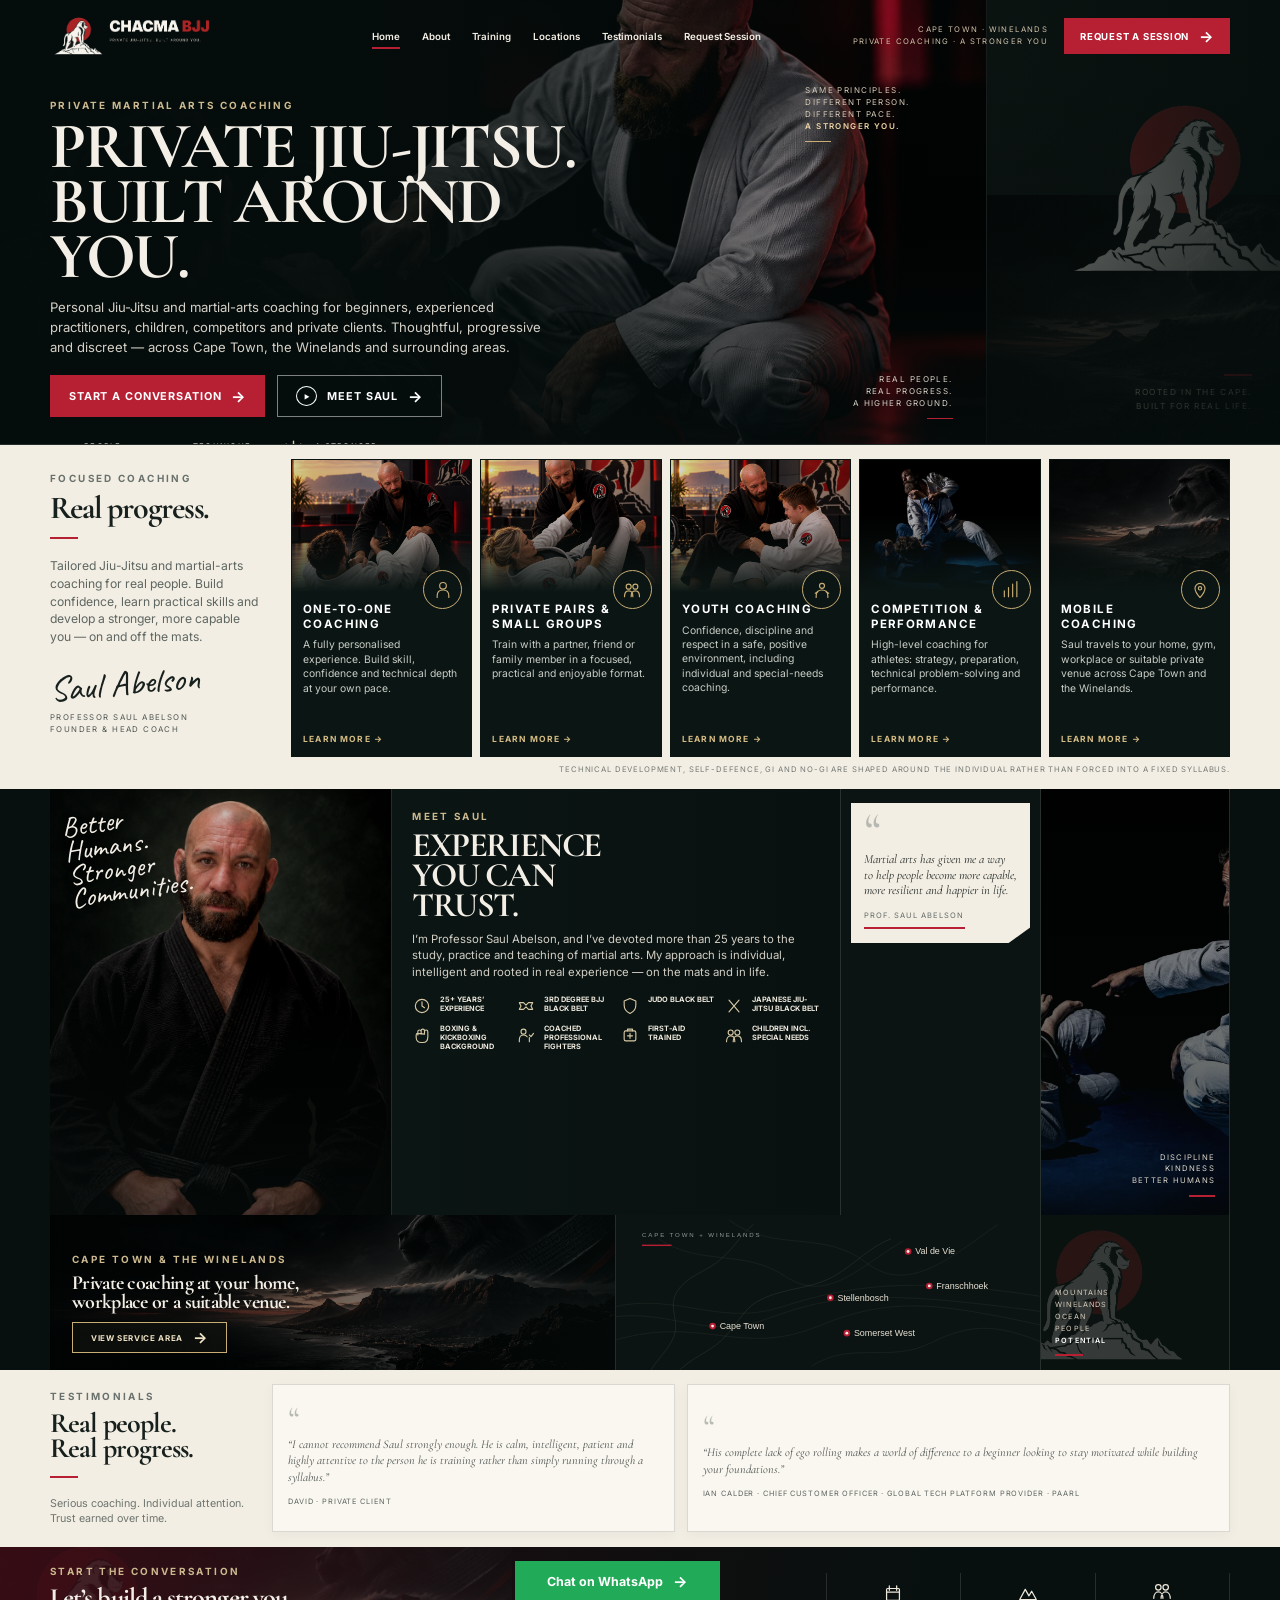
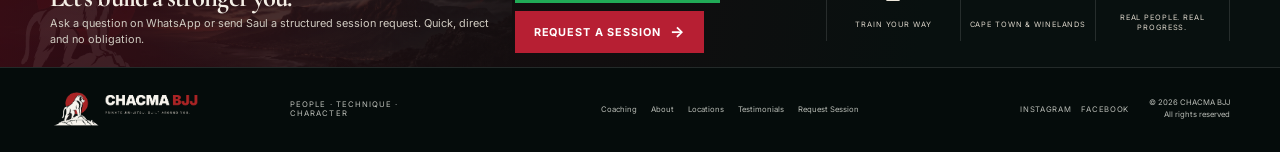
==== commit 7bc208af: "Add files via upload" ====
--- a/index.html
+++ b/index.html
@@ -21,7 +21,7 @@
   <link rel="manifest" href="site.webmanifest">
   <link rel="preconnect" href="https://fonts.googleapis.com">
   <link rel="preconnect" href="https://fonts.gstatic.com" crossorigin>
-  <link href="https://fonts.googleapis.com/css2?family=Caveat:wght@500&family=Cormorant+Garamond:wght@600;700&family=Inter:wght@400;600;700&display=swap" rel="stylesheet">
+  <link href="https://fonts.googleapis.com/css2?family=Caveat:wght@500;600&family=Cormorant+Garamond:wght@600;700&family=Inter:wght@400;500;600;700&display=swap" rel="stylesheet">
   <link rel="stylesheet" href="styles.css">
   <script defer src="script.js"></script>
 </head>
@@ -31,7 +31,7 @@
   <header class="site-header" data-header>
     <div class="shell header-inner">
       <a class="brand" href="#top" aria-label="CHACMA BJJ home">
-        <img src="assets/images/logo-horizontal-dark.png" alt="CHACMA BJJ – Private Jiu-Jitsu. Built around you." class="brand-logo">
+        <img src="assets/images/logo-horizontal-approved.png" alt="CHACMA BJJ – Private Jiu-Jitsu. Built around you." class="brand-logo">
       </a>
 
       <button class="menu-toggle" type="button" aria-expanded="false" aria-controls="nav" data-menu-toggle>
@@ -48,134 +48,178 @@
       </nav>
 
       <div class="header-actions">
+        <div class="header-kicker">Cape Town · Winelands<br>Private coaching · a stronger you</div>
         <a class="button button-small" href="request-session.html">Request a session</a>
-        <div class="header-kicker">Cape Town<br>Winelands<br>and beyond</div>
       </div>
     </div>
   </header>
 
   <main id="main">
-    <section id="top" class="hero section-dark">
-      <div class="hero-media" aria-hidden="true">
-        <img src="assets/images/hero-phase2.webp" alt="">
+    <section id="top" class="hero section-dark" aria-labelledby="hero-title">
+      <div class="hero-media" aria-hidden="true"><img src="assets/images/hero-training.webp" alt=""></div>
+      <div class="hero-brand-panel" aria-hidden="true">
+        <img class="hero-brand-mark" src="assets/images/brand-mark-approved.png" alt="">
+        <div class="hero-mountain"></div>
+        <p>Rooted in the Cape.<br>Built for real life.</p>
       </div>
       <div class="hero-shade" aria-hidden="true"></div>
 
       <div class="shell hero-inner">
         <div class="hero-copy reveal">
-          <p class="eyebrow">Private martial arts coaching · Cape Town & the Winelands</p>
-          <h1>Private Jiu-Jitsu.<br>Built around you.</h1>
-          <p class="hero-lede">One-to-one and small-group Jiu-Jitsu and martial arts coaching with Professor Saul Abelson. 25+ years’ experience. Gi and no-gi. Adults and children. Flexible scheduling. At your home, gym or venue across Cape Town, the Winelands and surrounding areas.</p>
+          <p class="eyebrow eyebrow-warm">Private martial arts coaching</p>
+          <h1 id="hero-title"><span>Private Jiu-Jitsu.</span><span>Built around</span><span>you.</span></h1>
+          <p class="hero-lede">Personal Jiu-Jitsu and martial-arts coaching for beginners, experienced practitioners, children, competitors and private clients. Thoughtful, progressive and discreet — across Cape Town, the Winelands and surrounding areas.</p>
           <div class="hero-actions">
-            <a class="button" href="request-session.html">Request a session</a>
+            <a class="button" href="request-session.html">Start a conversation</a>
             <a class="button button-ghost button-play" href="#about">Meet Saul</a>
           </div>
+          <div class="hero-values" aria-label="CHACMA coaching principles">
+            <div><svg viewBox="0 0 24 24" aria-hidden="true"><path d="M12 21c-4-3-7-7-7-11a4 4 0 0 1 7-2 4 4 0 0 1 7 2c0 4-3 8-7 11Z"/></svg><span>People<br>not ego</span></div>
+            <div><svg viewBox="0 0 24 24" aria-hidden="true"><path d="M3 18 9 7l4 7 3-5 5 9H3Z"/></svg><span>Technique<br>for life</span></div>
+            <div><svg viewBox="0 0 24 24" aria-hidden="true"><circle cx="12" cy="12" r="3"/><path d="M12 2v4M12 18v4M2 12h4M18 12h4M5 5l3 3M16 16l3 3M19 5l-3 3M8 16l-3 3"/></svg><span>A stronger<br>you</span></div>
+          </div>
         </div>
 
         <aside class="hero-note hero-note-top reveal">
-          <span>Cape Town</span><span>Winelands</span><span>and beyond</span>
-        </aside>
-        <aside class="hero-note hero-note-mid reveal">
-          <span>A calmer</span><span>stronger</span><span>more capable</span><strong>you.</strong>
+          <span>Same principles.</span><span>Different person.</span><span>Different pace.</span><strong>A stronger you.</strong>
         </aside>
         <aside class="hero-note hero-note-bottom reveal">
-          <span>Real people</span><span>real progress</span><span>a higher ground.</span>
+          <span>Real people.</span><span>Real progress.</span><span>A higher ground.</span>
         </aside>
       </div>
     </section>
 
-    <section class="credential-strip" aria-label="Credentials">
-      <div class="shell credentials">
-        <div class="credential"><svg viewBox="0 0 24 24" aria-hidden="true"><path d="M4 8h5l3 3 3-3h5l-2 4 2 4h-5l-3-3-3 3H4l2-4-2-4Z"/></svg><span><strong>BJJ black belt</strong><small>Gracie Barra lineage</small></span></div>
-        <div class="credential"><svg viewBox="0 0 24 24" aria-hidden="true"><path d="M4 8h5l3 3 3-3h5l-2 4 2 4h-5l-3-3-3 3H4l2-4-2-4Z"/></svg><span><strong>Judo black belt</strong><small>Japanese jiu-jitsu black belt</small></span></div>
-        <div class="credential"><svg viewBox="0 0 24 24" aria-hidden="true"><circle cx="12" cy="12" r="8"/><path d="M12 7v5l3 2"/></svg><span><strong>25+ years</strong><small>Training & coaching experience</small></span></div>
-        <div class="credential"><svg viewBox="0 0 24 24" aria-hidden="true"><circle cx="8" cy="9" r="3"/><circle cx="16" cy="9" r="3"/><path d="M3 19c.5-4 2.5-6 5-6s4.5 2 5 6M11 19c.5-4 2.5-6 5-6s4.5 2 5 6"/></svg><span><strong>Gi + no-gi</strong><small>Adults, kids and all levels</small></span></div>
-        <div class="credential"><svg viewBox="0 0 24 24" aria-hidden="true"><path d="M12 21s6-6.2 6-11a6 6 0 1 0-12 0c0 4.8 6 11 6 11Z"/><circle cx="12" cy="10" r="2"/></svg><span><strong>Mobile coaching</strong><small>At your home or venue</small></span></div>
-        <div class="credential"><svg viewBox="0 0 24 24" aria-hidden="true"><path d="M5 20v-2c0-3 2-5 5-5s5 2 5 5v2M10 11a4 4 0 1 0 0-8 4 4 0 0 0 0 8ZM16 13c2.4.2 4 2 4 5v2"/></svg><span><strong>Flexible & discreet</strong><small>Built around the individual</small></span></div>
-      </div>
-    </section>
-
-    <section class="why section-light" aria-labelledby="why-title">
-      <div class="shell why-grid">
-        <div class="why-visual reveal">
-          <img src="assets/images/cape-abstract.jpg" alt="Cape Town coastline and mountain landscape.">
-          <div class="why-overlay-text"><p class="eyebrow">Why private?</p><h2 id="why-title">Faster progress.<br>A safer journey.<br>On your terms.</h2></div>
-        </div>
-        <div class="benefits">
-          <article class="benefit reveal"><svg class="benefit-icon" viewBox="0 0 24 24" aria-hidden="true"><path d="M4 20V13M9 20V9M14 20V5M19 20V2"/></svg><h3>Faster learning</h3><p>Focused attention accelerates your progress and sharpens understanding.</p></article>
-          <article class="benefit reveal"><svg class="benefit-icon" viewBox="0 0 24 24" aria-hidden="true"><path d="M12 3 19 6v5c0 5-3 8-7 10-4-2-7-5-7-10V6l7-3Z"/><path d="m9 12 2 2 4-5"/></svg><h3>Safer training</h3><p>Personalised coaching in a controlled environment with intensity matched to you.</p></article>
-          <article class="benefit reveal"><svg class="benefit-icon" viewBox="0 0 24 24" aria-hidden="true"><rect x="4" y="6" width="16" height="14" rx="1"/><path d="M8 3v5M16 3v5M4 10h16"/></svg><h3>Your schedule</h3><p>Train when it works for you, at your place, mine or another suitable venue.</p></article>
-          <article class="benefit reveal"><svg class="benefit-icon" viewBox="0 0 24 24" aria-hidden="true"><circle cx="12" cy="7" r="4"/><path d="M5 21v-2c0-4 2.6-7 7-7s7 3 7 7v2"/></svg><h3>Flexible for you</h3><p>Your age, size, experience, goals and individual needs shape the coaching.</p></article>
-        </div>
-      </div>
-    </section>
-
-    <section id="training" class="training section-light" aria-labelledby="training-title">
-      <div class="shell">
-        <div class="section-head reveal"><div class="section-title-line"><h2 id="training-title">Training options</h2><span></span></div><p class="section-side-note">Real skills. Real people. A stronger you.</p></div>
-        <div class="training-grid">
-          <article class="training-card reveal"><img src="assets/images/private-coaching-dark.webp" alt="Private Brazilian Jiu-Jitsu coaching session."><div><h3>One-to-one coaching</h3><p>Fully personalised attention. Build skill and confidence at your own pace.</p><a href="#" data-whatsapp-topic="One-to-one coaching">Learn more →</a></div></article>
-          <article class="training-card reveal"><img src="assets/images/training-detail.jpg" alt="Close-up detail of a Jiu-Jitsu belt and gi."><div><h3>Technical development</h3><p>Refine fundamentals, solve problems and develop your game in gi and no-gi.</p><a href="#" data-whatsapp-topic="Technical development">Learn more →</a></div></article>
-          <article class="training-card reveal"><img src="assets/images/program-self-defence.webp" alt="Self-defence and striking training."><div><h3>Self-defence</h3><p>Practical skills for real-world situations. Build confidence, judgement and awareness.</p><a href="#" data-whatsapp-topic="Self-defence">Learn more →</a></div></article>
-          <article class="training-card reveal"><img src="assets/images/kids-demo.jpg" alt="Saul coaching children during a Brazilian Jiu-Jitsu class."><div><h3>Youth coaching</h3><p>Build confidence, discipline and respect, including experience with special-needs children.</p><a href="#" data-whatsapp-topic="Youth coaching">Learn more →</a></div></article>
-          <article class="training-card reveal"><img src="assets/images/program-competition.webp" alt="Brazilian Jiu-Jitsu competition training."><div><h3>Competition & performance</h3><p>Strategy, preparation, skill development and performance coaching for athletes.</p><a href="#" data-whatsapp-topic="Competition & performance">Learn more →</a></div></article>
-          <article class="training-card reveal"><img src="assets/images/cape-abstract.jpg" alt="Cape Town and Winelands landscape."><div><h3>Mobile coaching</h3><p>Saul travels across Cape Town, the Winelands and beyond by arrangement.</p><a href="#" data-whatsapp-topic="Mobile coaching">Learn more →</a></div></article>
-        </div>
-      </div>
+    <section id="training" class="coaching section-light" aria-labelledby="training-title">
+      <div class="shell coaching-grid">
+        <div class="coaching-intro reveal">
+          <p class="eyebrow">Focused coaching</p>
+          <h2 id="training-title">Real progress.</h2>
+          <span class="red-rule"></span>
+          <p>Tailored Jiu-Jitsu and martial-arts coaching for real people. Build confidence, learn practical skills and develop a stronger, more capable you — on and off the mats.</p>
+          <div class="signature">Saul Abelson</div>
+          <div class="coach-role">Professor Saul Abelson<br>Founder & head coach</div>
+        </div>
+
+        <div class="coaching-cards">
+          <article class="coaching-card reveal">
+            <div class="card-image"><img src="assets/images/service-one.webp" alt="Professor Saul Abelson coaching a private Jiu-Jitsu student."></div>
+            <div class="card-body"><div class="card-icon"><svg viewBox="0 0 24 24" aria-hidden="true"><circle cx="12" cy="7" r="4"/><path d="M5 21v-2c0-4 2.6-7 7-7s7 3 7 7v2"/></svg></div><h3>One-to-One Coaching</h3><p>A fully personalised experience. Build skill, confidence and technical depth at your own pace.</p><a href="#" data-whatsapp-topic="one-to-one Jiu-Jitsu coaching">Learn more →</a></div>
+          </article>
+          <article class="coaching-card reveal">
+            <div class="card-image"><img src="assets/images/service-pairs.webp" alt="Private Jiu-Jitsu coaching adapted to an adult student."></div>
+            <div class="card-body"><div class="card-icon"><svg viewBox="0 0 24 24" aria-hidden="true"><circle cx="8" cy="8" r="3"/><circle cx="16" cy="8" r="3"/><path d="M3 20c0-4 2-7 5-7s5 3 5 7M11 20c0-4 2-7 5-7s5 3 5 7"/></svg></div><h3>Private Pairs & Small Groups</h3><p>Train with a partner, friend or family member in a focused, practical and enjoyable format.</p><a href="#" data-whatsapp-topic="private pairs or small-group Jiu-Jitsu coaching">Learn more →</a></div>
+          </article>
+          <article class="coaching-card reveal">
+            <div class="card-image"><img src="assets/images/service-youth.webp" alt="Saul coaching an inclusive youth Jiu-Jitsu session."></div>
+            <div class="card-body"><div class="card-icon"><svg viewBox="0 0 24 24" aria-hidden="true"><circle cx="12" cy="7" r="3"/><path d="M5 21v-2c0-4 2.5-7 7-7s7 3 7 7v2"/><path d="M7 14l-3 2M17 14l3 2"/></svg></div><h3>Youth Coaching</h3><p>Confidence, discipline and respect in a safe, positive environment, including individual and special-needs coaching.</p><a href="#" data-whatsapp-topic="youth Jiu-Jitsu coaching">Learn more →</a></div>
+          </article>
+          <article class="coaching-card reveal">
+            <div class="card-image"><img src="assets/images/service-performance.webp" alt="Advanced Brazilian Jiu-Jitsu training under controlled lighting."></div>
+            <div class="card-body"><div class="card-icon"><svg viewBox="0 0 24 24" aria-hidden="true"><path d="M4 20V13M9 20V9M14 20V5M19 20V2"/></svg></div><h3>Competition & Performance</h3><p>High-level coaching for athletes: strategy, preparation, technical problem-solving and performance.</p><a href="#" data-whatsapp-topic="competition and performance coaching">Learn more →</a></div>
+          </article>
+          <article class="coaching-card reveal">
+            <div class="card-image"><img src="assets/images/service-mobile.webp" alt="Western Cape mountain landscape representing mobile coaching across Cape Town and the Winelands."></div>
+            <div class="card-body"><div class="card-icon"><svg viewBox="0 0 24 24" aria-hidden="true"><path d="M12 21s6-6.2 6-11a6 6 0 1 0-12 0c0 4.8 6 11 6 11Z"/><circle cx="12" cy="10" r="2"/></svg></div><h3>Mobile Coaching</h3><p>Saul travels to your home, gym, workplace or suitable private venue across Cape Town and the Winelands.</p><a href="#" data-whatsapp-topic="mobile Jiu-Jitsu coaching at my location">Learn more →</a></div>
+          </article>
+        </div>
+      </div>
+      <div class="shell coaching-footnote">Technical development, self-defence, gi and no-gi are shaped around the individual rather than forced into a fixed syllabus.</div>
     </section>
 
     <section id="about" class="about section-dark" aria-labelledby="about-title">
       <div class="shell about-grid">
-        <div class="about-portrait reveal"><img src="assets/images/saul-portrait-v15.webp" alt="Professor Saul Abelson portrait."><div class="script-line">Better humans.<br>Stronger communities.</div></div>
+        <div class="about-portrait reveal">
+          <img src="assets/images/saul-portrait.webp" alt="Professor Saul Abelson in a black Brazilian Jiu-Jitsu gi.">
+          <div class="script-line">Better Humans.<br>Stronger Communities.</div>
+        </div>
+
         <div class="about-copy reveal">
-          <p class="eyebrow">Meet Saul</p><h2 id="about-title">Experience you can trust.</h2>
-          <p>I’m Professor Saul Abelson, and I’ve devoted more than 25 years to the study, practice and teaching of martial arts. My coaching is individual, intelligent and rooted in real experience — on the mats and in life.</p>
-          <div class="about-facts"><span><svg viewBox="0 0 24 24" aria-hidden="true"><circle cx="12" cy="12" r="8"/><path d="M12 7v5l3 2"/></svg><b>25+ years’ experience</b></span><span><svg viewBox="0 0 24 24" aria-hidden="true"><path d="M4 8h5l3 3 3-3h5l-2 4 2 4h-5l-3-3-3 3H4l2-4-2-4Z"/></svg><b>3rd degree BJJ black belt</b></span><span><svg viewBox="0 0 24 24" aria-hidden="true"><path d="M12 3 19 6v5c0 5-3 8-7 10-4-2-7-5-7-10V6l7-3Z"/><path d="m9 12 2 2 4-5"/></svg><b>Judo black belt</b></span><span><svg viewBox="0 0 24 24" aria-hidden="true"><path d="M6 5l12 14M18 5 6 19"/><path d="M8 3l2 3M16 3l-2 3"/></svg><b>Japanese jiu-jitsu black belt</b></span><span><svg viewBox="0 0 24 24" aria-hidden="true"><path d="M7 12V8a2 2 0 0 1 4 0v3M11 11V7a2 2 0 0 1 4 0v4M15 11V8a2 2 0 0 1 4 0v6c0 4-2 7-6 7h-2c-3 0-6-2-6-6v-3a2 2 0 0 1 2-2Z"/></svg><b>Boxing & kickboxing background</b></span><span><svg viewBox="0 0 24 24" aria-hidden="true"><circle cx="9" cy="8" r="3"/><path d="M4 20v-2c0-4 2-6 5-6 2 0 3.6.8 4.4 2.2M16 12l2 2 3-4M16 20v-5"/></svg><b>Coached professional fighters</b></span><span><svg viewBox="0 0 24 24" aria-hidden="true"><rect x="5" y="7" width="14" height="12" rx="2"/><path d="M9 7V5h6v2M12 10v6M9 13h6"/></svg><b>First-aid trained</b></span><span><svg viewBox="0 0 24 24" aria-hidden="true"><circle cx="8" cy="9" r="3"/><circle cx="16" cy="9" r="3"/><path d="M3 20c0-4 2-7 5-7s5 3 5 7M11 20c0-4 2-7 5-7s5 3 5 7"/></svg><b>Children incl. special needs</b></span><span><svg viewBox="0 0 24 24" aria-hidden="true"><circle cx="12" cy="7" r="3"/><path d="M5 21v-2c0-4 2.5-7 7-7s7 3 7 7v2"/><path d="M3 11h4M17 11h4"/></svg><b>Private & small-group coaching</b></span><span><svg viewBox="0 0 24 24" aria-hidden="true"><path d="M12 21s6-6.2 6-11a6 6 0 1 0-12 0c0 4.8 6 11 6 11Z"/><circle cx="12" cy="10" r="2"/></svg><b>Travels to clients</b></span></div>
-        </div>
-        <div class="about-quote reveal"><div class="quote-card"><p>“Martial arts has given me a way to help people become more capable, more resilient and happier in life.”</p><footer>Prof. Saul Abelson</footer></div><div class="about-quote-foot">Discipline · kindness · better humans</div></div>
+          <p class="eyebrow eyebrow-warm">Meet Saul</p>
+          <h2 id="about-title">Experience<br>you can trust.</h2>
+          <p>I’m Professor Saul Abelson, and I’ve devoted more than 25 years to the study, practice and teaching of martial arts. My approach is individual, intelligent and rooted in real experience — on the mats and in life.</p>
+          <div class="about-facts">
+            <span><svg viewBox="0 0 24 24"><circle cx="12" cy="12" r="8"/><path d="M12 7v5l3 2"/></svg><b>25+ years’ experience</b></span>
+            <span><svg viewBox="0 0 24 24"><path d="M4 8h5l3 3 3-3h5l-2 4 2 4h-5l-3-3-3 3H4l2-4-2-4Z"/></svg><b>3rd degree BJJ black belt</b></span>
+            <span><svg viewBox="0 0 24 24"><path d="M12 3 19 6v5c0 5-3 8-7 10-4-2-7-5-7-10V6l7-3Z"/></svg><b>Judo black belt</b></span>
+            <span><svg viewBox="0 0 24 24"><path d="M6 5l12 14M18 5 6 19"/></svg><b>Japanese Jiu-Jitsu black belt</b></span>
+            <span><svg viewBox="0 0 24 24"><path d="M7 12V8a2 2 0 0 1 4 0v3M11 11V7a2 2 0 0 1 4 0v4M15 11V8a2 2 0 0 1 4 0v6c0 4-2 7-6 7h-2c-3 0-6-2-6-6v-3a2 2 0 0 1 2-2Z"/></svg><b>Boxing & kickboxing background</b></span>
+            <span><svg viewBox="0 0 24 24"><circle cx="9" cy="8" r="3"/><path d="M4 20v-2c0-4 2-6 5-6 2 0 3.6.8 4.4 2.2M16 12l2 2 3-4M16 20v-5"/></svg><b>Coached professional fighters</b></span>
+            <span><svg viewBox="0 0 24 24"><rect x="5" y="7" width="14" height="12" rx="2"/><path d="M9 7V5h6v2M12 10v6M9 13h6"/></svg><b>First-aid trained</b></span>
+            <span><svg viewBox="0 0 24 24"><circle cx="8" cy="9" r="3"/><circle cx="16" cy="9" r="3"/><path d="M3 20c0-4 2-7 5-7s5 3 5 7M11 20c0-4 2-7 5-7s5 3 5 7"/></svg><b>Children incl. special needs</b></span>
+          </div>
+        </div>
+
+        <div class="about-quote reveal">
+          <div class="quote-card">
+            <div class="quote-mark">“</div>
+            <p>Martial arts has given me a way to help people become more capable, more resilient and happier in life.</p>
+            <footer>Prof. Saul Abelson</footer>
+          </div>
+        </div>
+
+        <div class="about-training reveal">
+          <img src="assets/images/saul-training.webp" alt="Saul teaching Brazilian Jiu-Jitsu during a private training session.">
+          <div class="vertical-message">Discipline<br>Kindness<br>Better humans</div>
+        </div>
       </div>
     </section>
 
     <section id="locations" class="locations section-dark" aria-labelledby="locations-title">
       <div class="shell locations-grid">
-        <div class="locations-visual reveal"><img src="assets/images/cape-abstract.jpg" alt="The mountains, vineyards and coastline of the Cape."><div class="locations-copy-overlay"><p class="eyebrow">Cape Town & the Winelands</p><h2 id="locations-title">Private coaching where it works for you.</h2><p>At your home, gym, workplace or another suitable venue.</p><a class="button button-small" href="request-session.html">Request by location</a></div></div>
-        <div class="map-panel reveal"><img src="assets/images/location-map.svg" alt="Stylised service-area map for Cape Town and the Winelands."></div>
-        <div class="brand-rail reveal" aria-hidden="true">
-          <div class="chacma-css-art">
-            <div class="chacma-sun"></div>
-            <div class="chacma-ridge chacma-ridge-back"></div>
-            <div class="chacma-ridge chacma-ridge-front"></div>
-            <div class="css-baboon">
-              <div class="baboon-torso"></div><div class="baboon-neck"></div>
-              <div class="baboon-head"><i class="baboon-ear"></i><i class="baboon-brow"></i><i class="baboon-muzzle"></i><i class="baboon-eye"></i><i class="baboon-highlight"></i></div>
-            </div>
-            <div class="brand-rail-copy"><strong>CHACMA</strong><span>Cape rooted</span><span>Calm strength</span><span>Higher ground</span></div>
-          </div>
+        <div class="locations-landscape reveal">
+          <img src="assets/images/cape-landscape.webp" alt="Western Cape mountains and coastline.">
+          <div class="locations-overlay">
+            <p class="eyebrow eyebrow-warm">Cape Town & the Winelands</p>
+            <h2 id="locations-title">Private coaching at your home, workplace or a suitable venue.</h2>
+            <a class="button button-gold" href="request-session.html">View service area</a>
+          </div>
+        </div>
+        <div class="map-panel reveal"><img src="assets/images/location-map.svg" alt="Service-area map showing Cape Town, Stellenbosch, Somerset West, Franschhoek and Val de Vie."></div>
+        <div class="location-brand-panel reveal">
+          <img src="assets/images/brand-mark-approved.png" alt="" aria-hidden="true">
+          <div><span>Mountains</span><span>Winelands</span><span>Ocean</span><span>People</span><strong>Potential</strong></div>
         </div>
       </div>
     </section>
 
     <section id="testimonials" class="testimonials section-light" aria-labelledby="testimonials-title">
-      <div class="shell testimonial-row">
-        <div class="testimonial-heading reveal"><p class="eyebrow">Testimonials</p><h2 id="testimonials-title">Real people.<br>Real progress.</h2><span class="red-rule"></span><p>Serious coaching. Individual attention. Trust earned over time.</p></div>
-        <blockquote class="testimonial-card reveal"><p>“I cannot recommend Saul strongly enough. He is calm, intelligent, patient and highly attentive to the person he is training rather than simply running through a syllabus.”</p><footer>David · Private client</footer></blockquote>
-        <blockquote class="testimonial-card reveal"><p>“I've been training with Saul for approaching a year, but realized that if I wanted to make progress on building a game suited to my age and size, that private lessons would be the way to go. His complete lack of ego rolling makes a world of difference to a beginner looking to stay motivated while building your foundations.”</p><footer>Ian Calder · Chief Customer Officer · Global Tech platform provider · Paarl</footer></blockquote>
-      </div>
-    </section>
-
-    <section id="contact" class="contact section-dark">
-      <div class="shell contact-grid">
-        <div class="contact-copy reveal"><p class="eyebrow">Start the conversation</p><h2>Let’s build a stronger you.</h2><p>Ask a question on WhatsApp or send Saul a structured session request.</p></div>
-        <div class="contact-action reveal"><a class="button button-whatsapp" href="#" data-whatsapp>WhatsApp</a><a class="button button-request" href="request-session.html">Request Session</a></div>
-        <div class="contact-points reveal"><div><strong>Train your way</strong><span>Flexible by design</span></div><div><strong>Cape Town + Winelands</strong><span>Mobile coaching</span></div><div><strong>Real people</strong><span>Real progress</span></div></div>
+      <div class="shell testimonial-grid">
+        <div class="testimonial-heading reveal">
+          <p class="eyebrow">Testimonials</p>
+          <h2 id="testimonials-title">Real people.<br>Real progress.</h2>
+          <span class="red-rule"></span>
+          <p>Serious coaching. Individual attention. Trust earned over time.</p>
+        </div>
+        <blockquote class="testimonial-card reveal">
+          <p>“I cannot recommend Saul strongly enough. He is calm, intelligent, patient and highly attentive to the person he is training rather than simply running through a syllabus.”</p>
+          <footer>David · Private client</footer>
+        </blockquote>
+        <blockquote class="testimonial-card reveal">
+          <p>“His complete lack of ego rolling makes a world of difference to a beginner looking to stay motivated while building your foundations.”</p>
+          <footer>Ian Calder · Chief Customer Officer · Global Tech platform provider · Paarl</footer>
+        </blockquote>
+      </div>
+    </section>
+
+    <section id="contact" class="conversion section-dark" aria-labelledby="contact-title">
+      <div class="conversion-mark" aria-hidden="true"><img src="assets/images/brand-mark-approved.png" alt=""></div>
+      <div class="shell conversion-grid">
+        <div class="conversion-copy reveal"><p class="eyebrow eyebrow-warm">Start the conversation</p><h2 id="contact-title">Let’s build a stronger you.</h2><p>Ask a question on WhatsApp or send Saul a structured session request. Quick, direct and no obligation.</p></div>
+        <div class="conversion-actions reveal"><a class="button button-whatsapp" href="#" data-whatsapp>Chat on WhatsApp</a><a class="button button-request" href="request-session.html">Request a session</a></div>
+        <div class="conversion-values reveal">
+          <div><svg viewBox="0 0 24 24"><rect x="5" y="6" width="14" height="13" rx="1"/><path d="M8 3v5M16 3v5M5 10h14"/></svg><span>Train your way</span></div>
+          <div><svg viewBox="0 0 24 24"><path d="M3 18 9 7l4 7 3-5 5 9H3Z"/></svg><span>Cape Town & Winelands</span></div>
+          <div><svg viewBox="0 0 24 24"><circle cx="8" cy="8" r="3"/><circle cx="16" cy="8" r="3"/><path d="M3 20c0-4 2-7 5-7s5 3 5 7M11 20c0-4 2-7 5-7s5 3 5 7"/></svg><span>Real people. Real progress.</span></div>
+        </div>
       </div>
     </section>
   </main>
 
   <footer class="footer">
     <div class="shell footer-inner">
-      <a class="brand footer-brand" href="#top" aria-label="CHACMA BJJ home"><img src="assets/images/logo-horizontal-dark.png" alt="CHACMA BJJ" class="footer-logo"></a>
-      <div class="footer-meta">Private Jiu-Jitsu & martial arts coaching · Cape Town & the Winelands<br><em>Private Jiu-Jitsu. Built around you.</em></div>
+      <a class="brand footer-brand" href="#top" aria-label="CHACMA BJJ home"><img src="assets/images/logo-horizontal-approved.png" alt="CHACMA BJJ" class="footer-logo"></a>
+      <div class="footer-tag">People · Technique · Character</div>
+      <nav class="footer-nav" aria-label="Footer navigation"><a href="#training">Coaching</a><a href="#about">About</a><a href="#locations">Locations</a><a href="#testimonials">Testimonials</a><a href="request-session.html">Request Session</a></nav>
       <div class="footer-social"><a href="https://www.instagram.com/chacmabjj/" target="_blank" rel="noopener noreferrer">Instagram</a><a href="https://www.facebook.com/profile.php?id=61593930403911" target="_blank" rel="noopener noreferrer">Facebook</a></div>
       <div class="footer-note">© 2026 CHACMA BJJ<br>All rights reserved</div>
     </div>
--- a/styles.css
+++ b/styles.css
@@ -1,438 +1,28 @@
 :root{
-  --bg:#07100f;
-  --bg-2:#0c1513;
-  --panel:#101917;
-  --line:rgba(255,255,255,.12);
-  --line-dark:rgba(16,25,23,.13);
-  --ink:#f3eee5;
-  --ink-soft:#c7cbc6;
-  --ink-dark:#17201d;
-  --muted:#737c78;
-  --light:#f3efe7;
-  --red:#b61e33;
-  --red-bright:#cf2d43;
-  --green:#1da851;
-  --max:1760px;
-  --sans:'Inter',ui-sans-serif,system-ui,-apple-system,BlinkMacSystemFont,'Segoe UI',sans-serif;
-  --display:Georgia,'Times New Roman',serif;
+  --bg:#07100f;--bg2:#0c1513;--panel:#101917;--ink:#f4efe6;--inksoft:#c9c7bf;--light:#f3eee4;--light2:#faf7f0;--darkink:#17201d;--muted:#6f7772;--red:#b71f33;--red2:#cb293f;--gold:#c8ad75;--green:#21aa57;--line:rgba(255,255,255,.12);--linedark:rgba(23,31,28,.14);--max:1180px;--sans:'Inter',Arial,sans-serif;--display:'Cormorant Garamond',Georgia,serif;--script:'Caveat',cursive
 }
-*{box-sizing:border-box}
-html{scroll-behavior:smooth;overflow-x:clip}
-body{margin:0;overflow-x:clip;background:var(--bg);color:var(--ink);font-family:var(--sans);-webkit-font-smoothing:antialiased;text-rendering:optimizeLegibility}
-img{display:block;max-width:100%}
-a{color:inherit;text-decoration:none}
-button,input,textarea,select{font:inherit}
-.shell{width:min(var(--max),calc(100% - 60px));margin-inline:auto}
-.skip-link{position:absolute;left:-999px}.skip-link:focus{left:16px;top:16px;z-index:999;background:#fff;color:#000;padding:10px 12px}
-.sr-only{position:absolute;width:1px;height:1px;padding:0;margin:-1px;overflow:hidden;clip:rect(0,0,0,0);white-space:nowrap;border:0}
-.section-dark{background:var(--bg)}
-.section-light{background:var(--light);color:var(--ink-dark)}
-.eyebrow{margin:0 0 8px;font-size:.58rem;line-height:1.2;text-transform:uppercase;letter-spacing:.22em;font-weight:800;color:var(--ink-soft)}
-.section-light .eyebrow{color:#69726e}
-h1,h2,h3{margin:0;font-family:var(--display);font-weight:800;letter-spacing:-.04em;line-height:1}
-p{line-height:1.5}
-.red-rule{display:block;width:28px;height:2px;background:var(--red);margin:9px 0 10px}
-
-.button{display:inline-flex;align-items:center;justify-content:center;gap:8px;min-height:36px;padding:0 15px;border:1px solid transparent;background:var(--red);color:#fff;font-size:.61rem;font-weight:800;letter-spacing:.095em;text-transform:uppercase;white-space:nowrap;transition:.2s ease}
-.button:hover{background:var(--red-bright);transform:translateY(-1px)}
-.button::after{content:'→';font-size:.84rem}
-.button-ghost{background:rgba(7,16,15,.28);border-color:rgba(255,255,255,.35)}
-.button-ghost:hover{background:rgba(255,255,255,.08)}
-.button-small{min-height:31px;padding:0 12px;font-size:.55rem}
-.button-whatsapp{background:var(--green);font-size:.66rem;text-transform:none;letter-spacing:0;min-height:38px;padding-inline:16px}
-.button-whatsapp:hover{background:#26b35d}
-.button-request{min-height:38px;padding-inline:15px}
-
-/* Header */
-.site-header{position:absolute;inset:0 0 auto;z-index:50;background:transparent;border-bottom:1px solid transparent;transition:.22s}
-.site-header.is-scrolled{position:fixed;background:rgba(7,13,12,.95);backdrop-filter:blur(14px);border-bottom-color:var(--line)}
-.header-inner{min-height:64px;display:grid;grid-template-columns:auto minmax(0,1fr) auto;align-items:center;gap:18px}
-.brand{display:flex;align-items:center;min-width:0}
-.brand-logo{width:168px;height:auto}
-.nav{display:flex;justify-content:center;gap:clamp(12px,1.65vw,25px);align-items:center;font-size:clamp(.49rem,.61vw,.63rem);font-weight:800;letter-spacing:.09em;text-transform:uppercase;white-space:nowrap}
-.nav a{position:relative;padding:7px 0}
-.nav a:hover{color:#fff}
-.nav a:first-child::after{content:'';position:absolute;left:0;right:0;bottom:-5px;height:2px;background:var(--red)}
-.header-actions{display:flex;align-items:center;gap:11px;min-width:0}
-.header-kicker{font-size:.43rem;line-height:1.5;letter-spacing:.18em;text-transform:uppercase;color:var(--ink-soft);padding-left:10px;border-left:1px solid var(--red);max-width:76px}
-.menu-toggle{display:none;background:none;border:0;padding:8px;cursor:pointer}.menu-toggle span{display:block;width:23px;height:2px;background:#fff;margin:5px 0}
-
-/* Hero: reference geometry ~345px at 1050px wide */
-.hero{position:relative;overflow:hidden;height:clamp(345px,33vw,520px);min-height:345px;border-bottom:1px solid var(--line);background:#06100e}
-.hero::before{content:'';position:absolute;inset:0;background:radial-gradient(circle at 10% 54%,rgba(38,65,53,.2),transparent 27%);z-index:1;pointer-events:none}
-.hero-media{position:absolute;inset:0;overflow:hidden}
-.hero-media img{width:100%;height:100%;object-fit:cover;object-position:center center;filter:saturate(.88) contrast(1.05) brightness(.9);transform:scale(1.01)}
-.hero-shade{position:absolute;inset:0;z-index:1;background:linear-gradient(90deg,rgba(5,13,12,.995) 0%,rgba(5,13,12,.98) 25%,rgba(5,13,12,.88) 37%,rgba(5,13,12,.58) 51%,rgba(5,13,12,.13) 68%,rgba(5,13,12,.15) 79%,rgba(5,13,12,.52) 100%),linear-gradient(180deg,rgba(5,13,12,.36) 0%,rgba(5,13,12,.02) 33%,rgba(5,13,12,.06) 72%,rgba(5,13,12,.7) 100%),radial-gradient(circle at 82% 42%,rgba(182,30,51,.1),transparent 27%)}
-.hero-inner{position:relative;z-index:2;height:100%;min-height:345px}
-.hero-copy{width:52%;height:100%;padding:78px 0 25px;display:flex;flex-direction:column;justify-content:center}
-.hero h1{font-size:clamp(2.35rem,4.05vw,4.75rem);text-transform:uppercase;max-width:14em;margin-bottom:9px;line-height:.94}
-.hero-lede{max-width:520px;margin:0;color:var(--ink-soft);font-size:clamp(.69rem,.92vw,.91rem);line-height:1.45}
-.hero-actions{display:flex;gap:10px;flex-wrap:wrap;margin-top:14px}
-.hero-note{position:absolute;display:flex;flex-direction:column;text-transform:uppercase;letter-spacing:.18em;font-size:clamp(.42rem,.48vw,.5rem);line-height:1.55;color:#c9c6bd}
-.hero-note::after{content:'';width:25px;height:2px;background:var(--red);margin-top:6px}
-.hero-note-top{right:0;top:72px}
-.hero-note-mid{right:2.5%;top:32%;color:#ded4c3}
-.hero-note-mid strong{color:#fff}
-.hero-note-bottom{right:0;bottom:20px}
-
-/* Credentials: six shallow cells remain one row through reference width */
-.credential-strip{background:#071210;border-bottom:1px solid var(--line)}
-.credentials{display:grid;grid-template-columns:repeat(6,minmax(0,1fr));min-height:60px}
-.credential{min-width:0;min-height:60px;display:flex;align-items:center;gap:8px;padding:8px 10px;border-right:1px solid var(--line)}
-.credential:last-child{border-right:0}
-.credential svg{width:23px;height:23px;flex:0 0 23px;fill:none;stroke:#f2eee6;stroke-width:1.45;stroke-linecap:round;stroke-linejoin:round}
-.credential span{display:block;min-width:0}
-.credential strong,.credential small{display:block}
-.credential strong{font-size:clamp(.49rem,.59vw,.61rem);line-height:1.2;letter-spacing:.08em;text-transform:uppercase}
-.credential small{margin-top:3px;color:var(--ink-soft);font-size:clamp(.53rem,.63vw,.65rem);line-height:1.25}
-
-/* Why private: 38/62 with four benefits through desktop/reference width */
-.why{padding:0;background:var(--light)}
-.why-grid{display:grid;grid-template-columns:38% 62%;gap:0;border-inline:1px solid var(--line-dark);min-height:clamp(154px,14.7vw,220px)}
-.why-visual{position:relative;min-height:0;overflow:hidden}
-.why-visual img{width:100%;height:100%;object-fit:cover;filter:saturate(.83) contrast(1.03) brightness(.84)}
-.why-visual::after{content:'';position:absolute;inset:0;background:linear-gradient(0deg,rgba(7,14,13,.92),rgba(7,14,13,.28) 58%,rgba(7,14,13,.04))}
-.why-overlay-text{position:absolute;left:clamp(16px,2vw,28px);bottom:clamp(14px,1.7vw,24px);z-index:1;color:#fff;max-width:88%}
-.why h2{font-size:clamp(1.48rem,2.55vw,2.7rem);line-height:1.02;letter-spacing:-.035em}
-.benefits{display:grid;grid-template-columns:repeat(4,minmax(0,1fr));gap:1px;background:var(--line-dark)}
-.benefit{min-width:0;padding:clamp(13px,1.45vw,22px) clamp(8px,1vw,16px) 12px;background:var(--light);text-align:center;display:flex;flex-direction:column;justify-content:center}
-.benefit-icon{display:block;width:clamp(27px,3vw,38px);height:clamp(27px,3vw,38px);margin:0 auto 8px;fill:none;stroke:#161d1b;stroke-width:1.5;stroke-linecap:round;stroke-linejoin:round}
-.benefit h3{font-size:clamp(.77rem,.94vw,1rem);letter-spacing:-.02em;margin-bottom:5px}
-.benefit p{margin:0;color:#5a625f;font-size:clamp(.59rem,.7vw,.76rem);line-height:1.38}
-
-/* Training: six compact cards remain one row to 980px */
-.training{padding:10px 0 12px}
-.section-head{display:flex;align-items:center;justify-content:space-between;gap:20px;margin-bottom:7px}
-.section-title-line{display:flex;align-items:center;gap:13px}
-.section-title-line h2{font-family:var(--sans);font-size:.61rem;letter-spacing:.24em;text-transform:uppercase;line-height:1;font-weight:800}
-.section-title-line span{display:block;width:28px;height:2px;background:var(--red)}
-.section-side-note{margin:0;color:#6c7470;font-size:.55rem;text-transform:uppercase;letter-spacing:.15em;text-align:right}
-.training-grid{display:grid;grid-template-columns:repeat(6,minmax(0,1fr));gap:9px}
-.training-card{min-width:0;min-height:clamp(202px,20vw,280px);background:#fff;border:1px solid var(--line-dark);overflow:hidden;display:flex;flex-direction:column;transition:.2s}
-.training-card:hover{transform:translateY(-2px);box-shadow:0 14px 30px rgba(25,31,28,.09)}
-.training-card img{width:100%;height:clamp(94px,9.4vw,132px);object-fit:cover}
-.training-card div{display:flex;flex-direction:column;flex:1;padding:8px 8px 9px}
-.training-card h3{font-size:clamp(.72rem,.84vw,.91rem);line-height:1.05;letter-spacing:-.025em;margin-bottom:4px}
-.training-card p{margin:0;color:#5b635f;font-size:clamp(.56rem,.65vw,.7rem);line-height:1.36}
-.training-card a{margin-top:auto;padding-top:6px;color:var(--red);font-size:.53rem;font-weight:800;text-transform:uppercase;letter-spacing:.1em}
-
-/* Meet Saul: 29/45/26 editorial band through reference width */
-.about{padding:0;background:#07100f}
-.about-grid{display:grid;grid-template-columns:29% 45% 26%;gap:0;align-items:stretch;min-height:clamp(267px,25.4vw,380px)}
-.about-portrait,.about-copy,.about-quote{min-width:0;min-height:0;border-right:1px solid var(--line)}
-.about-portrait{position:relative;overflow:hidden;background:#0c1513}
-.about-portrait img{width:100%;height:100%;object-fit:cover;object-position:center 18%;filter:saturate(.87) contrast(1.03) brightness(.88)}
-.about-portrait::after{content:'';position:absolute;inset:0;background:linear-gradient(180deg,rgba(7,14,13,.02) 28%,rgba(7,14,13,.68) 100%)}
-.script-line{position:absolute;left:16px;bottom:14px;z-index:1;color:#f0e9dc;font-family:var(--display);font-size:clamp(.82rem,1.15vw,1.25rem);font-weight:700;line-height:1.1;letter-spacing:-.03em}
-.about-copy{background:#0d1715;padding:clamp(14px,1.7vw,25px) clamp(14px,1.7vw,25px) 12px}
-.about h2{font-size:clamp(1.55rem,2.45vw,2.8rem);max-width:12ch;margin-bottom:7px}
-.about-copy>p:not(.eyebrow){max-width:670px;margin:0;color:var(--ink-soft);font-size:clamp(.61rem,.73vw,.79rem);line-height:1.43}
-.about-facts{display:grid;grid-template-columns:repeat(5,minmax(0,1fr));gap:7px;margin-top:12px}
-.about-facts span{position:relative;display:block;padding:18px 2px 0;border-top:1px solid var(--line);font-size:clamp(.43rem,.5vw,.55rem);line-height:1.25;text-transform:uppercase;letter-spacing:.055em;color:#e1e4df}
-.about-facts span::before{content:'';position:absolute;top:6px;left:0;width:6px;height:6px;border:1px solid #f0ece4;border-radius:50%}
-.about-quote{position:relative;overflow:hidden;padding:12px;background:linear-gradient(90deg,rgba(8,15,14,.72),rgba(8,15,14,.28)),url('assets/images/private-coaching-dark.webp') center/cover no-repeat}
-.about-quote::after{content:'';position:absolute;inset:0;background:linear-gradient(180deg,rgba(7,14,13,.03),rgba(7,14,13,.63));pointer-events:none}
-.quote-card{position:relative;z-index:1;width:min(82%,245px);background:#f4f0e8;color:#212725;padding:13px 13px;border-left:2px solid var(--red)}
-.quote-card p{margin:0;font-family:var(--display);font-size:clamp(.69rem,.82vw,.9rem);line-height:1.24;letter-spacing:-.02em}
-.quote-card footer{margin-top:9px;font-size:.5rem;letter-spacing:.13em;text-transform:uppercase;color:#6b716d}
-.about-quote-foot{position:absolute;right:13px;bottom:13px;z-index:1;max-width:140px;text-align:right;color:#d7d1c6;font-size:.48rem;text-transform:uppercase;letter-spacing:.14em;line-height:1.45}
-
-/* Cape / service area / brand rail */
-.locations{padding:0;border-top:1px solid var(--line);border-bottom:1px solid var(--line);background:#07100f}
-.locations-grid{display:grid;grid-template-columns:50% 34% 16%;align-items:stretch;min-height:clamp(112px,10.8vw,165px)}
-.locations-visual,.map-panel,.brand-rail{min-width:0;min-height:0;border-right:1px solid var(--line);overflow:hidden}
-.locations-visual{position:relative}
-.locations-visual>img{width:100%;height:100%;object-fit:cover;filter:saturate(.9) contrast(1.04) brightness(.78)}
-.locations-visual::after{content:'';position:absolute;inset:0;background:linear-gradient(90deg,rgba(7,14,13,.14),rgba(7,14,13,.48) 75%,rgba(7,14,13,.75))}
-.locations-copy-overlay{position:absolute;left:16px;bottom:11px;z-index:1;max-width:430px}
-.locations-copy-overlay .eyebrow{margin-bottom:4px}
-.locations-copy-overlay h2{font-size:clamp(1rem,1.45vw,1.55rem);line-height:1.03;max-width:22ch;margin-bottom:3px}
-.locations-copy-overlay p:last-of-type{margin:0 0 6px;color:var(--ink-soft);font-size:clamp(.55rem,.66vw,.72rem)}
-.map-panel{background:#0b1412}
-.map-panel img{width:100%;height:100%;object-fit:cover}
-.brand-rail{background:#0c1312;border-right:0}
-.brand-rail img{width:100%;height:100%;object-fit:cover;object-position:center 42%;filter:saturate(.72) brightness(.82)}
-
-/* Testimonials: horizontally organised through desktop/reference width */
-.testimonials{padding:12px 0 13px;background:var(--light)}
-.testimonial-row{display:grid;grid-template-columns:21% 39.5% 39.5%;gap:9px;align-items:stretch}
-.testimonial-heading{padding:3px 8px 2px 0}
-.testimonial-heading h2{font-size:clamp(1.25rem,1.65vw,1.75rem);color:var(--ink-dark);line-height:1.02}
-.testimonial-heading>p:last-child{max-width:220px;margin:0;color:#69716e;font-size:clamp(.58rem,.67vw,.72rem);line-height:1.36}
-.testimonial-card{margin:0;padding:10px 12px 9px;background:#fff;border:1px solid var(--line-dark);border-top:2px solid var(--red);color:#242b28}
-.testimonial-card p{margin:0;font-size:clamp(.58rem,.68vw,.74rem);line-height:1.4}
-.testimonial-card footer{margin-top:7px;padding-top:7px;border-top:1px solid var(--line-dark);font-size:clamp(.44rem,.5vw,.55rem);line-height:1.3;letter-spacing:.085em;text-transform:uppercase;color:#6b716d}
-
-/* Conversion band */
-.contact{position:relative;overflow:hidden;padding:10px 0;background:linear-gradient(100deg,#2b080e 0%,#130c0d 42%,#08100f 75%);border-top:1px solid var(--line)}
-.contact::before{content:'';position:absolute;inset:0;background:radial-gradient(circle at 12% 60%,rgba(182,30,51,.23),transparent 24%),repeating-radial-gradient(circle at 5% 105%,transparent 0 18px,rgba(255,255,255,.025) 19px 20px);opacity:.75}
-.contact-grid{position:relative;z-index:1;display:grid;grid-template-columns:31% 31% 38%;gap:11px;align-items:center;min-height:56px}
-.contact h2{font-size:clamp(1.05rem,1.4vw,1.5rem);line-height:1.02;margin-bottom:3px}.contact p{margin:0;color:var(--ink-soft);font-size:clamp(.54rem,.64vw,.7rem)}
-.contact-action{display:grid;grid-template-columns:1fr 1fr;gap:7px;align-items:center}
-.contact-action .button{width:100%;padding-inline:8px}
-.contact-points{display:grid;grid-template-columns:repeat(3,minmax(0,1fr));border-left:1px solid var(--line)}
-.contact-points>div{min-height:48px;padding:6px 9px;border-right:1px solid var(--line);display:flex;flex-direction:column;justify-content:center;min-width:0}
-.contact-points strong,.contact-points span{display:block}
-.contact-points strong{font-size:clamp(.45rem,.52vw,.57rem);letter-spacing:.09em;text-transform:uppercase}
-.contact-points span{margin-top:3px;color:var(--ink-soft);font-size:clamp(.46rem,.54vw,.59rem)}
-
-/* Footer: shallow four-part composition */
-.footer{padding:14px 0 17px;background:#060c0b}
-.footer-inner{display:grid;grid-template-columns:auto minmax(0,1fr) auto auto;align-items:center;gap:17px;padding-top:12px;border-top:1px solid var(--line)}
-.footer-logo{width:145px}
-.footer-meta,.footer-note,.footer-social{font-size:.55rem;color:var(--ink-soft);line-height:1.45}
-.footer-meta{text-align:center}.footer-meta em{color:#efe9de;font-style:normal}
-.footer-social{display:flex;gap:11px;text-transform:uppercase;letter-spacing:.09em}.footer-social a:hover{color:#fff}
-.footer-note{text-transform:uppercase;letter-spacing:.09em;text-align:right;white-space:nowrap}
-
-.reveal{opacity:0;transform:translateY(10px);transition:opacity .42s ease,transform .42s ease}.reveal.is-visible{opacity:1;transform:none}
-
-/* Purposeful tablet: desktop geometry retained above this point, including 1024–1050px. */
-@media(max-width:980px){
-  .shell{width:min(var(--max),calc(100% - 34px))}
-  .header-inner{grid-template-columns:auto 1fr auto;min-height:64px}.brand-logo{width:155px}
-  .nav{position:absolute;top:64px;left:17px;right:17px;display:none;flex-direction:column;align-items:flex-start;background:#0b1110;padding:18px;border:1px solid var(--line);gap:8px;font-size:.68rem}.nav.is-open{display:flex}
-  .menu-toggle{display:block;justify-self:center}.header-actions{justify-self:end}.header-actions .button{display:none}.header-kicker{display:none}
-  .hero{height:430px;min-height:430px}.hero-inner{min-height:430px}.hero-copy{width:64%;padding:86px 0 30px}.hero-note-top{display:none}.hero-note-mid{right:0}.hero h1{font-size:3.1rem}.hero-lede{font-size:.8rem}
-  .credentials{grid-template-columns:repeat(3,minmax(0,1fr))}.credential{min-height:55px;border-bottom:1px solid var(--line)}
-  .why-grid{grid-template-columns:40% 60%;min-height:300px}.benefits{grid-template-columns:repeat(2,minmax(0,1fr))}.benefit{min-height:149px}
-  .training{padding:18px 0 22px}.training-grid{grid-template-columns:repeat(3,minmax(0,1fr));gap:10px}.training-card{min-height:245px}.training-card img{height:120px}.training-card h3{font-size:.9rem}.training-card p{font-size:.68rem}
-  .about-grid{grid-template-columns:34% 66%;min-height:420px}.about-quote{grid-column:1/-1;min-height:230px}.about-portrait,.about-copy{min-height:420px}.about-facts{grid-template-columns:repeat(5,minmax(0,1fr))}
-  .locations-grid{grid-template-columns:55% 45%;min-height:180px}.brand-rail{display:none}
-  .testimonial-row{grid-template-columns:1fr 1fr}.testimonial-heading{grid-column:1/-1;display:grid;grid-template-columns:auto 1fr auto;align-items:end;gap:16px}.testimonial-heading>p:last-child{max-width:none;text-align:right}.testimonial-heading .red-rule{display:none}
-  .contact-grid{grid-template-columns:1fr auto}.contact-points{grid-column:1/-1;border-left:0;border-top:1px solid var(--line)}
-  .contact-action{min-width:300px}
-  .footer-inner{grid-template-columns:auto 1fr auto}.footer-social{justify-content:center}.footer-note{grid-column:3;grid-row:1/3}.footer-meta{text-align:left}
-}
-
-@media(max-width:700px){
-  .shell{width:calc(100% - 28px)}
-  .hero{height:500px;min-height:500px}.hero-inner{min-height:500px}.hero-copy{width:100%;padding:88px 0 30px}.hero h1{font-size:clamp(2.2rem,10vw,2.8rem)}.hero-lede{font-size:.78rem;max-width:92%}.hero-media img{object-position:68% center;opacity:.64}.hero-shade{background:linear-gradient(90deg,rgba(5,13,12,.99),rgba(5,13,12,.77))}.hero-note{display:none}
-  .credentials{grid-template-columns:repeat(2,minmax(0,1fr))}.credential{border-right:1px solid var(--line);min-height:64px}.credential:nth-child(2n){border-right:0}
-  .why-grid{grid-template-columns:1fr}.why-visual{min-height:185px}.benefits{grid-template-columns:repeat(2,minmax(0,1fr))}.benefit{min-height:145px;padding:16px 10px}.benefit p{font-size:.66rem}
-  .section-head{align-items:flex-start;flex-direction:column;gap:7px}.section-side-note{text-align:left}
-  .training-grid{grid-template-columns:repeat(2,minmax(0,1fr));gap:8px}.training-card{min-height:250px}.training-card img{height:116px}.training-card div{padding:9px}.training-card h3{font-size:.83rem}.training-card p{font-size:.64rem}
-  .about-grid{grid-template-columns:1fr}.about-portrait{min-height:360px}.about-copy{min-height:auto;padding:22px 18px}.about h2{font-size:2rem}.about-copy>p:not(.eyebrow){font-size:.78rem}.about-facts{grid-template-columns:repeat(2,minmax(0,1fr));gap:8px}.about-facts span{font-size:.55rem}.about-quote{grid-column:auto;min-height:245px}
-  .locations-grid{grid-template-columns:1fr}.locations-visual{min-height:220px;border-right:0}.map-panel{min-height:180px}.brand-rail{display:none}.locations-copy-overlay{left:14px;right:14px;bottom:14px}.locations-copy-overlay h2{font-size:1.35rem}
-  .testimonial-row{grid-template-columns:1fr}.testimonial-heading{grid-column:auto;display:block}.testimonial-heading>p:last-child{text-align:left}.testimonial-card p{font-size:.75rem}
-  .contact{padding:18px 0}.contact-grid{grid-template-columns:1fr;gap:14px}.contact-action{min-width:0;width:100%}.contact-points{grid-template-columns:repeat(3,minmax(0,1fr))}.contact-points>div{border-top:0;padding:8px 6px}.contact h2{font-size:1.45rem}
-  .footer-inner{grid-template-columns:1fr;gap:10px}.footer-logo{width:140px}.footer-meta{text-align:left}.footer-social{justify-content:flex-start}.footer-note{grid-column:auto;grid-row:auto;text-align:left;white-space:normal}
-}
-
-@media(max-width:380px){
-  .shell{width:calc(100% - 22px)}
-  .hero-actions{display:grid;grid-template-columns:1fr 1fr}.hero-actions .button{padding-inline:8px}
-  .training-grid{grid-template-columns:1fr}.training-card{min-height:unset}.training-card img{height:165px}.training-card p{font-size:.72rem}
-  .contact-action{grid-template-columns:1fr}.contact-points{grid-template-columns:1fr 1fr}.contact-points>div:last-child{grid-column:1/-1}
-}
-@media(prefers-reduced-motion:reduce){html{scroll-behavior:auto}.reveal{opacity:1;transform:none;transition:none}.button,.training-card{transition:none}}
-
-/* ======================================================================
-   PHASE 2 — visual execution against original CHACMA BJJ mock-up
-   Phase 1 geometry and breakpoint system intentionally retained.
-   ====================================================================== */
-:root{
-  --bg:#07100f;
-  --bg-2:#0b1513;
-  --panel:#0d1715;
-  --ink:#f4efe6;
-  --ink-soft:#c9c4b9;
-  --ink-dark:#171d1b;
-  --light:#f4f0e8;
-  --paper:#f8f4eb;
-  --red:#b91f32;
-  --red-bright:#cf3045;
-  --display:'Cormorant Garamond',Georgia,'Times New Roman',serif;
-  --script:'Caveat','Segoe Print',cursive;
-  --sans:'Inter',ui-sans-serif,system-ui,-apple-system,BlinkMacSystemFont,'Segoe UI',sans-serif;
-}
-body{background:#06100e}
-h1,h2,h3{font-family:var(--display);font-weight:700;letter-spacing:-.028em}
-.eyebrow{font-family:var(--sans);font-weight:700;letter-spacing:.24em}
-.section-light{background:var(--light)}
-
-/* Header */
-.site-header{border-bottom-color:rgba(255,255,255,.05)}
-.header-inner{min-height:62px}
-.brand-logo{width:170px;filter:drop-shadow(0 1px 0 rgba(255,255,255,.03))}
-.nav{font-size:clamp(.49rem,.59vw,.61rem);letter-spacing:.07em;font-weight:600}
-.nav a:first-child::after{bottom:-6px;width:24px;left:50%;right:auto;transform:translateX(-50%)}
-.header-actions .button{box-shadow:inset 0 0 0 1px rgba(255,255,255,.08)}
-.header-kicker{color:#d1c7b6;letter-spacing:.22em}
-
-/* Buttons */
-.button{border-radius:1px;min-height:36px;font-weight:700;letter-spacing:.085em;box-shadow:0 4px 12px rgba(0,0,0,.12)}
-.button::after{font-size:.83rem}
-.button-ghost{background:rgba(5,12,11,.36);border-color:rgba(244,239,230,.58);box-shadow:none}
-.button-play::after{display:none}
-.button-play::before{content:'▶';display:grid;place-items:center;width:18px;height:18px;border:1px solid currentColor;border-radius:50%;font-size:6px;line-height:1;padding-left:1px}
-.button-small{min-height:31px}
-.button-whatsapp{box-shadow:0 5px 15px rgba(7,74,35,.22)}
-
-/* Hero */
-.hero{background:#06100e}
-.hero-media img{object-position:58% 52%;filter:saturate(.88) contrast(1.06) brightness(.92);transform:scale(1.012)}
-.hero-shade{background:
-  linear-gradient(90deg,rgba(4,12,11,.995) 0%,rgba(4,12,11,.98) 24%,rgba(4,12,11,.88) 36%,rgba(4,12,11,.54) 48%,rgba(4,12,11,.10) 66%,rgba(4,12,11,.13) 80%,rgba(4,12,11,.43) 100%),
-  linear-gradient(180deg,rgba(4,12,11,.24),rgba(4,12,11,.02) 43%,rgba(4,12,11,.42) 100%),
-  radial-gradient(circle at 8% 75%,rgba(153,21,40,.15),transparent 29%)}
-.hero::before{background:radial-gradient(circle at 2% 70%,rgba(83,33,29,.18),transparent 31%)}
-.hero-copy{width:51%;padding-top:76px}
-.hero h1{font-size:clamp(2.52rem,4.45vw,5rem);line-height:.86;letter-spacing:-.03em;max-width:12ch;margin-bottom:11px}
-.hero-lede{font-size:clamp(.71rem,.84vw,.85rem);line-height:1.46;color:#d2cec5;max-width:500px}
-.hero-actions{margin-top:13px}
-.hero-note{font-weight:600;letter-spacing:.21em;color:#d1c7b8}
-.hero-note::after{height:1px;background:#d6263c}
-.hero-note-mid{color:#d9bda7}
-
-/* Credentials */
-.credential-strip{background:#07110f}
-.credential{padding:8px 11px}
-.credential svg{width:25px;height:25px;flex-basis:25px;stroke-width:1.55}
-.credential strong{font-size:clamp(.48rem,.57vw,.59rem);letter-spacing:.09em}
-.credential small{color:#c8c3b8;font-size:clamp(.52rem,.61vw,.63rem)}
-
-/* Why private */
-.why-grid{border-color:rgba(23,29,27,.16)}
-.why-visual img{filter:saturate(.84) contrast(1.08) brightness(.78)}
-.why-visual::after{background:linear-gradient(0deg,rgba(8,14,13,.88),rgba(8,14,13,.20) 60%,rgba(8,14,13,.05))}
-.why-overlay-text{left:clamp(18px,2.2vw,30px);bottom:clamp(14px,1.8vw,25px)}
-.why h2{font-size:clamp(1.65rem,2.72vw,2.95rem);line-height:.94;color:#fff;text-shadow:0 2px 12px rgba(0,0,0,.18)}
-.benefits{background:rgba(23,29,27,.15)}
-.benefit{background:#f6f2ea}
-.benefit-icon{stroke-width:1.65}
-.benefit h3{font-size:clamp(.82rem,1.04vw,1.08rem);font-family:var(--display);font-weight:700}
-.benefit p{color:#606762;font-size:clamp(.59rem,.68vw,.73rem)}
-
-/* Training */
-.training{background:#f7f3eb}
-.section-title-line h2{font-size:.62rem;font-weight:700;letter-spacing:.25em}
-.section-side-note{font-size:.54rem;letter-spacing:.18em}
-.training-grid{gap:9px}
-.training-card{border-color:rgba(23,29,27,.14);background:#fbf8f2;box-shadow:0 2px 0 rgba(23,29,27,.02)}
-.training-card img{filter:saturate(.82) contrast(1.06) brightness(.94)}
-.training-card:nth-child(1) img{object-position:center 42%}
-.training-card:nth-child(2) img{object-position:center 56%}
-.training-card:nth-child(3) img{object-position:center 45%}
-.training-card:nth-child(4) img{object-position:center 38%}
-.training-card:nth-child(5) img{object-position:center 48%}
-.training-card:nth-child(6) img{filter:saturate(.76) contrast(1.08) brightness(.86)}
-.training-card h3{font-family:var(--display);font-size:clamp(.82rem,.96vw,1rem);line-height:1.02}
-.training-card p{color:#626864}
-.training-card a{color:#b91f32;font-size:.52rem;letter-spacing:.12em}
-
-/* Meet Saul */
-.about{background:#07100f}
-.about-grid{background:radial-gradient(circle at 51% 36%,rgba(20,53,42,.22),transparent 38%),#07100f}
-.about-portrait{background:#091210}
-.about-portrait img{object-position:65% 19%;filter:saturate(.78) contrast(1.08) brightness(.82)}
-.about-portrait::after{background:linear-gradient(90deg,rgba(6,13,12,.68) 0%,rgba(6,13,12,.10) 44%,rgba(6,13,12,.03) 72%),linear-gradient(180deg,rgba(7,14,13,.02) 42%,rgba(7,14,13,.62) 100%)}
-.script-line{left:13px;top:18px;bottom:auto;max-width:122px;font-family:var(--script);font-size:clamp(1.25rem,2vw,2.15rem);font-weight:500;line-height:.88;letter-spacing:-.02em;transform:rotate(-8deg);text-shadow:0 2px 8px rgba(0,0,0,.42)}
-.about-copy{background:linear-gradient(90deg,#0b1613,#091310 72%,#08110f);padding-top:18px}
-.about .eyebrow{color:#cbb99f}
-.about h2{font-size:clamp(1.72rem,2.75vw,3.05rem);line-height:.9;max-width:12ch;margin-bottom:8px}
-.about-copy>p:not(.eyebrow){color:#d0cbc1;font-size:clamp(.61rem,.71vw,.77rem);line-height:1.4}
-.about-facts{gap:7px;margin-top:11px}
-.about-facts span{padding:5px 2px 0;border-top:0;display:grid;grid-template-rows:25px auto;align-content:start;gap:4px;color:#ece7dd;font-size:clamp(.42rem,.48vw,.52rem);letter-spacing:.045em}
-.about-facts span::before{display:none}
-.about-facts svg{width:22px;height:22px;fill:none;stroke:#e8e1d5;stroke-width:1.45;stroke-linecap:round;stroke-linejoin:round}
-.about-facts b{font-weight:600}
-.about-quote{padding:12px;background:linear-gradient(90deg,rgba(7,14,13,.18),rgba(7,14,13,.54)),url('assets/images/private-coaching-dark.webp') 55% center/cover no-repeat}
-.about-quote::after{background:linear-gradient(180deg,rgba(7,14,13,.02),rgba(7,14,13,.62))}
-.quote-card{width:min(80%,238px);background:#f3eee4;color:#262b28;padding:14px 14px 13px;border-left:0;box-shadow:0 10px 28px rgba(0,0,0,.18);transform:rotate(-2.2deg)}
-.quote-card::before{content:'“';display:block;font-family:var(--display);font-size:2.9rem;line-height:.58;color:#b7bab4;margin-bottom:2px}
-.quote-card p{font-family:var(--display);font-style:italic;font-size:clamp(.76rem,.88vw,.95rem);line-height:1.18}
-.quote-card footer{border-bottom:2px solid var(--red);padding-bottom:8px;width:max-content;max-width:100%}
-.about-quote-foot{font-weight:600;color:#ddd6c9;letter-spacing:.16em}
-
-/* Locations and CSS-generated CHACMA brand rail */
-.locations{background:#07100f}
-.locations-grid{background:#07100f}
-.locations-visual>img{filter:saturate(.76) contrast(1.1) brightness(.7)}
-.locations-visual::after{background:linear-gradient(90deg,rgba(7,14,13,.12),rgba(7,14,13,.26) 55%,rgba(7,14,13,.74))}
-.locations-copy-overlay h2{font-family:var(--display);font-size:1.55rem;line-height:.92;max-width:16ch}
-.map-panel{background:#0b1412}
-.map-panel img{filter:saturate(.7) contrast(1.06) brightness(.9)}
-.brand-rail{position:relative;background:#0a1210;border-left:1px solid rgba(255,255,255,.08);overflow:hidden}
-.chacma-css-art{position:absolute;inset:0;overflow:hidden;background:radial-gradient(circle at 60% 28%,rgba(255,255,255,.035),transparent 30%),linear-gradient(180deg,#111916,#08100f)}
-.chacma-sun{position:absolute;width:76px;height:76px;border-radius:50%;right:-15px;top:18px;background:linear-gradient(145deg,#cf263b,#851724);opacity:.88;box-shadow:0 0 24px rgba(185,31,50,.12)}
-.chacma-ridge{position:absolute;left:-8%;right:-8%;bottom:0;height:54px;background:#202724;clip-path:polygon(0 78%,10% 60%,20% 66%,30% 44%,39% 55%,49% 31%,60% 54%,69% 44%,80% 68%,90% 56%,100% 76%,100% 100%,0 100%)}
-.chacma-ridge-back{bottom:17px;height:55px;background:#343a35;opacity:.52;transform:scaleX(1.06)}
-.chacma-ridge-front{background:#141a18;border-bottom:2px solid #b91f32}
-.css-baboon{position:absolute;left:12%;top:14px;width:116px;height:145px;transform-origin:50% 80%;filter:drop-shadow(0 8px 8px rgba(0,0,0,.28))}
-.css-baboon::after{content:'';position:absolute;left:7px;top:82px;width:38px;height:58px;border-left:8px solid #171c1a;border-radius:54% 0 0 60%;transform:rotate(13deg)}
-.baboon-torso{position:absolute;left:29px;top:79px;width:72px;height:61px;background:#171c1a;clip-path:polygon(24% 3%,62% 0,88% 22%,100% 75%,79% 100%,22% 96%,0 67%,8% 25%);border-radius:47% 40% 20% 35%}
-.baboon-torso::after{content:'';position:absolute;left:12px;top:10px;width:12px;height:42px;border-left:3px solid #e9e0d2;border-radius:50%;transform:rotate(15deg);opacity:.72}
-.baboon-neck{position:absolute;left:44px;top:56px;width:47px;height:47px;background:#191e1c;transform:rotate(-8deg);border-radius:38% 46% 32% 40%}
-.baboon-head{position:absolute;left:39px;top:12px;width:68px;height:65px;background:#171c1a;clip-path:polygon(15% 15%,41% 5%,62% 8%,74% 20%,79% 31%,98% 38%,100% 55%,79% 64%,70% 82%,50% 95%,28% 88%,12% 68%,5% 43%);transform:rotate(-2deg)}
-.baboon-ear{position:absolute;left:3px;top:27px;width:18px;height:20px;border-radius:50%;background:#ddd3c4;box-shadow:inset 0 0 0 5px #272c29}
-.baboon-brow{position:absolute;right:20px;top:18px;width:26px;height:9px;background:#efe7da;clip-path:polygon(0 50%,78% 0,100% 28%,76% 65%,0 100%);opacity:.92}
-.baboon-muzzle{position:absolute;right:-13px;top:28px;width:43px;height:27px;border-radius:42% 58% 52% 42%;background:#d8cfbf;transform:skewX(-8deg)}
-.baboon-muzzle::after{content:'';position:absolute;right:2px;bottom:4px;width:29px;height:9px;border-radius:50%;background:#262b28;clip-path:polygon(0 34%,100% 0,92% 65%,20% 100%)}
-.baboon-eye{position:absolute;right:24px;top:27px;width:3px;height:3px;border-radius:50%;background:#ba1f33;box-shadow:0 0 0 1px rgba(255,255,255,.28)}
-.baboon-highlight{position:absolute;left:24px;top:12px;width:8px;height:44px;border-left:3px solid #efe6d8;border-radius:50%;transform:rotate(11deg);opacity:.88}
-.brand-rail-copy{position:absolute;left:13px;right:10px;bottom:10px;display:grid;gap:2px;text-transform:uppercase;color:#d9d0c2;font-size:.42rem;line-height:1.35;letter-spacing:.17em;z-index:4}
-.brand-rail-copy strong{font-family:var(--display);font-size:.88rem;letter-spacing:.08em;color:#f2ebdf;margin-bottom:2px}
-.brand-rail-copy::before{content:'';display:block;width:26px;height:1px;background:#cf263b;margin-bottom:4px}
-
-/* Testimonials */
-.testimonials{background:#f5f1e8;padding-top:20px;padding-bottom:21px}
-.testimonial-heading h2{font-family:var(--display);font-size:1.75rem;line-height:.92}
-.testimonial-heading>p:last-child{font-size:.68rem;line-height:1.4;color:#70756f}
-.testimonial-card{background:#faf7f0;border-color:rgba(23,29,27,.12);border-top:0;box-shadow:0 2px 12px rgba(27,31,28,.035)}
-.testimonial-card::before{content:'“';font-family:var(--display);font-size:2.1rem;line-height:.5;color:#b8b8b2;display:block;margin-bottom:4px}
-.testimonial-card p{font-family:var(--display);font-style:italic;font-size:clamp(.75rem,.82vw,.86rem);line-height:1.38;color:#4f5551}
-.testimonial-card footer{font-family:var(--sans);font-style:normal;font-weight:600;border-top:0;border-bottom:1px solid rgba(185,31,50,.45);padding-bottom:5px;width:max-content;max-width:100%;color:#636964}
-
-/* Conversion band */
-.contact{padding:16px 0;background:radial-gradient(circle at 8% 80%,rgba(147,19,37,.30),transparent 25%),linear-gradient(100deg,#310a11 0%,#160d0e 32%,#08100f 69%)}
-.contact::before{opacity:.5}
-.contact-copy .eyebrow{color:#cbbca9}
-.contact h2{font-family:var(--display);font-size:1.55rem;line-height:.95}
-.contact-action{gap:8px;align-items:center}
-.contact-action .button{width:auto;min-width:128px}
-.contact-points svg{stroke:#ede7dc}
-
-/* Footer */
-.footer{background:#050c0b;padding-top:13px;padding-bottom:17px}
-.footer-inner{padding-top:11px}
-.footer-meta em{font-family:var(--display);font-style:italic;font-size:.72rem}
-.footer-social{font-weight:600}
-
-/* Request Session page: same brand system, without changing Phase 1 structure */
-.session-page .session-hero h1,.session-page .request-intro h2,.session-page .how-head h2,.session-page .faq-heading h2,.session-page .session-contact h2{font-family:var(--display);letter-spacing:-.03em}
-.session-page .session-hero{background:radial-gradient(circle at 82% 20%,rgba(185,31,50,.13),transparent 24%),linear-gradient(180deg,#07100f,#091310)}
-.session-page .session-principle h2{font-family:var(--display)}
-.session-page .form-section-head strong,.session-page .faq-list summary{font-family:var(--display)}
-
-/* Phase 2 responsive refinements — keep Phase 1 breakpoints */
-@media(max-width:1120px) and (min-width:981px){
-  .brand-logo{width:154px}
-  .nav{gap:10px;font-size:.48rem}
-  .header-actions .button{padding-inline:10px;font-size:.52rem}
-  .header-kicker{font-size:.39rem;max-width:66px}
-  .hero h1{font-size:2.72rem}
-  .hero-lede{font-size:.69rem;max-width:455px}
-  .script-line{font-size:1.35rem;max-width:92px}
-  .css-baboon{transform:scale(.84);left:3%;top:5px}
-  .brand-rail-copy{font-size:.36rem;left:8px}
-}
-@media(max-width:980px){
-  .hero-media img{object-position:63% 50%}
-  .hero h1{font-size:3rem}
-  .about-portrait img{object-position:57% 15%}
-  .script-line{font-size:1.65rem;max-width:120px}
-}
-@media(max-width:700px){
-  .hero-media img{object-position:69% 50%;opacity:.72}
-  .hero h1{line-height:.9}
-  .script-line{font-size:2rem;top:20px;max-width:150px}
-  .about-portrait img{object-position:65% 20%}
-  .testimonial-card p{font-size:.86rem}
-}
-@media(max-width:380px){
-}
-@media(prefers-reduced-motion:no-preference){
-  .chacma-sun{animation:chacma-breathe 9s ease-in-out infinite alternate}
-}
-@keyframes chacma-breathe{from{transform:translateY(0);opacity:.82}to{transform:translateY(-3px);opacity:.92}}
+*{box-sizing:border-box}html{scroll-behavior:smooth;overflow-x:hidden}body{margin:0;background:var(--bg);color:var(--ink);font-family:var(--sans);-webkit-font-smoothing:antialiased;overflow-x:hidden}img{display:block;max-width:100%}a{color:inherit;text-decoration:none}button,input,textarea,select{font:inherit}.shell{width:min(var(--max),calc(100% - 48px));margin-inline:auto}.section-dark{background:var(--bg)}.section-light{background:var(--light);color:var(--darkink)}.skip-link{position:absolute;left:-9999px}.skip-link:focus{left:12px;top:12px;z-index:999;background:#fff;color:#000;padding:8px 12px}.sr-only{position:absolute;width:1px;height:1px;padding:0;margin:-1px;overflow:hidden;clip:rect(0,0,0,0);white-space:nowrap;border:0}.reveal{opacity:1;transform:none}
+h1,h2,h3{margin:0;font-family:var(--display);font-weight:700;letter-spacing:-.035em;line-height:.95}p{line-height:1.45}.eyebrow{margin:0 0 8px;font-size:.62rem;line-height:1.2;text-transform:uppercase;letter-spacing:.24em;font-weight:700;color:#68716c}.eyebrow-warm{color:#ccb98f}.red-rule{display:block;width:28px;height:2px;background:var(--red);margin:14px 0 18px}
+.button{display:inline-flex;align-items:center;justify-content:center;gap:10px;min-height:42px;padding:0 18px;border:1px solid transparent;background:var(--red);color:#fff;font-size:.68rem;font-weight:700;letter-spacing:.08em;text-transform:uppercase;white-space:nowrap;transition:.2s}.button:hover{background:var(--red2);transform:translateY(-1px)}.button::after{content:'→';font-size:.95rem}.button-small{min-height:36px;padding-inline:15px;font-size:.6rem}.button-ghost{background:rgba(7,16,15,.30);border-color:rgba(255,255,255,.48)}.button-ghost:hover{background:rgba(255,255,255,.08)}.button-play::before{content:'▶';display:grid;place-items:center;width:18px;height:18px;border:1px solid currentColor;border-radius:50%;font-size:6px;padding-left:1px}.button-gold{background:rgba(21,22,18,.55);border-color:var(--gold);color:#efe2c5}.button-whatsapp{background:var(--green);text-transform:none;letter-spacing:0;font-size:.78rem;min-width:205px}.button-request{min-width:178px}
+/* header */
+.site-header{position:absolute;inset:0 0 auto;z-index:50;background:transparent;border-bottom:1px solid transparent;transition:.2s}.site-header.is-scrolled{position:fixed;background:rgba(5,12,11,.95);backdrop-filter:blur(12px);border-bottom-color:var(--line)}.header-inner{height:72px;display:grid;grid-template-columns:230px 1fr auto;align-items:center;gap:20px}.brand-logo{width:205px;height:auto}.nav{display:flex;justify-content:center;align-items:center;gap:22px;font-size:.61rem;font-weight:600}.nav a{position:relative;padding:9px 0}.nav a:first-child::after{content:'';position:absolute;left:0;right:0;bottom:2px;height:2px;background:var(--red)}.header-actions{display:flex;align-items:center;gap:16px}.header-kicker{text-align:right;font-size:.48rem;line-height:1.6;text-transform:uppercase;letter-spacing:.18em;color:#cbbfa7;white-space:nowrap}.menu-toggle{display:none;background:none;border:0;padding:10px}.menu-toggle>span:not(.sr-only){display:block;width:24px;height:2px;background:#fff;margin:5px 0}
+/* hero */
+.hero{height:445px;min-height:445px;position:relative;overflow:hidden;border-bottom:1px solid var(--line);background:#06100e}.hero-media{position:absolute;inset:0 22% 0 0;overflow:hidden}.hero-media img{width:100%;height:100%;object-fit:cover;object-position:65% 50%;filter:saturate(.88) contrast(1.05) brightness(.84);transform:scale(1.02)}.hero-shade{position:absolute;inset:0;z-index:1;background:linear-gradient(90deg,rgba(5,13,12,.99) 0%,rgba(5,13,12,.96) 27%,rgba(5,13,12,.70) 45%,rgba(5,13,12,.20) 65%,rgba(5,13,12,.22) 77%,rgba(5,13,12,.78) 100%),linear-gradient(180deg,rgba(5,13,12,.22),transparent 50%,rgba(5,13,12,.65))}.hero-brand-panel{position:absolute;right:0;top:0;bottom:0;width:23%;z-index:1;background:linear-gradient(180deg,#101816,#080f0e);overflow:hidden;border-left:1px solid rgba(255,255,255,.07)}.hero-brand-panel::before{content:'';position:absolute;inset:44% 0 0;background:url('assets/images/cape-landscape.webp') 55% center/cover no-repeat;filter:saturate(.65) brightness(.42)}.hero-brand-panel::after{content:'';position:absolute;inset:0;background:linear-gradient(180deg,rgba(7,14,13,.08) 20%,rgba(7,14,13,.58) 100%)}.hero-brand-mark{position:absolute;width:82%;right:-8%;top:68px;z-index:2;opacity:.58;filter:saturate(.95)}.hero-brand-panel p{position:absolute;right:28px;bottom:31px;z-index:3;margin:0;text-align:right;text-transform:uppercase;letter-spacing:.19em;font-size:.52rem;line-height:1.6;color:#d8cdbb}.hero-brand-panel p::before{content:'';display:block;width:28px;height:2px;background:var(--red);margin:0 0 10px auto}.hero-inner{position:relative;z-index:3;height:100%}.hero-copy{width:50%;height:100%;padding-top:100px;padding-bottom:24px;display:flex;flex-direction:column;justify-content:flex-start}.hero h1{font-size:4.08rem;line-height:.84;text-transform:uppercase;margin-bottom:14px}.hero h1 span{display:block;white-space:nowrap}.hero-lede{max-width:505px;margin:0;color:#d5d1c8;font-size:.82rem;line-height:1.5}.hero-actions{display:flex;gap:12px;margin-top:18px}.hero-values{display:flex;gap:30px;margin-top:22px}.hero-values>div{display:flex;align-items:center;gap:9px;color:#d6d1c6;text-transform:uppercase;font-size:.49rem;line-height:1.35;letter-spacing:.16em}.hero-values svg{width:25px;height:25px;fill:none;stroke:#d9c79a;stroke-width:1.35;stroke-linecap:round;stroke-linejoin:round}.hero-note{position:absolute;left:64%;top:84px;display:flex;flex-direction:column;text-transform:uppercase;letter-spacing:.18em;font-size:.5rem;line-height:1.5;color:#d3c8b5}.hero-note strong{font-weight:600;color:#efd6a7}.hero-note::after{content:'';width:26px;height:1px;background:var(--gold);margin-top:9px}.hero-note-bottom{left:auto;right:23.5%;top:auto;bottom:25px;text-align:right;align-items:flex-end;color:#d5d0c7}.hero-note-bottom::after{background:var(--red)}
+/* coaching */
+.coaching{padding:14px 0 15px;background:var(--light)}.coaching-grid{display:grid;grid-template-columns:225px 1fr;gap:16px}.coaching-intro{padding:14px 12px 8px 0}.coaching-intro h2{font-size:2rem;line-height:.95}.coaching-intro>p:not(.eyebrow){margin:0;color:#5e6661;font-size:.76rem}.signature{font-family:var(--script);font-size:2.2rem;line-height:.9;margin-top:23px;transform:rotate(-5deg);width:max-content}.coach-role{margin-top:12px;font-size:.49rem;text-transform:uppercase;letter-spacing:.18em;line-height:1.5;color:#4f5853}.coaching-cards{display:grid;grid-template-columns:repeat(5,minmax(0,1fr));gap:8px}.coaching-card{min-width:0;height:298px;background:#0b1513;color:#fff;border:1px solid rgba(12,20,18,.2);display:flex;flex-direction:column;overflow:hidden}.card-image{height:132px;position:relative}.card-image::after{content:'';position:absolute;inset:42% 0 0;background:linear-gradient(transparent,#0b1513)}.card-image img{width:100%;height:100%;object-fit:cover;filter:saturate(.84) contrast(1.03) brightness(.82)}.coaching-card:nth-child(2) .card-image img{object-position:center 48%}.coaching-card:nth-child(3) .card-image img{object-position:center 42%}.coaching-card:nth-child(4) .card-image img{object-position:center 45%}.coaching-card:nth-child(5) .card-image img{object-position:55% center;filter:saturate(.72) brightness(.6)}.card-body{position:relative;display:flex;flex-direction:column;flex:1;padding:10px 11px 12px}.card-icon{position:absolute;right:9px;top:-22px;width:39px;height:39px;border-radius:50%;display:grid;place-items:center;background:#0b1513;border:1px solid var(--gold);color:var(--gold)}.card-icon svg{width:20px;height:20px;fill:none;stroke:currentColor;stroke-width:1.4;stroke-linecap:round;stroke-linejoin:round}.coaching-card h3{font-family:var(--sans);font-size:.72rem;line-height:1.28;text-transform:uppercase;letter-spacing:.12em;padding-right:26px;margin-bottom:7px}.coaching-card p{margin:0;color:#c8ccc6;font-size:.65rem;line-height:1.38}.coaching-card a{margin-top:auto;color:#d6bd86;font-size:.53rem;text-transform:uppercase;letter-spacing:.14em;font-weight:700}.coaching-footnote{text-align:right;margin-top:8px;color:#767b76;font-size:.48rem;text-transform:uppercase;letter-spacing:.11em}
+/* about */
+.about{padding:0}.about-grid{display:grid;grid-template-columns:29% 38% 17% 16%;min-height:292px}.about-portrait,.about-copy,.about-quote,.about-training{position:relative;min-width:0;border-right:1px solid var(--line);overflow:hidden}.about-portrait img,.about-training img{width:100%;height:100%;object-fit:cover}.about-portrait img{object-position:70% 24%;filter:saturate(.78) contrast(1.06) brightness(.8)}.about-portrait::after{content:'';position:absolute;inset:0;background:linear-gradient(90deg,rgba(7,14,13,.3),transparent 50%),linear-gradient(180deg,transparent 52%,rgba(7,14,13,.58))}.script-line{position:absolute;left:16px;top:18px;z-index:2;font-family:var(--script);font-size:1.75rem;max-width:130px;line-height:.85;transform:rotate(-8deg);text-shadow:0 2px 7px rgba(0,0,0,.5)}.about-copy{padding:22px 20px 15px;background:linear-gradient(90deg,#0b1513,#08110f)}.about-copy h2{font-size:2.15rem;line-height:.87;text-transform:uppercase;max-width:11ch;margin-bottom:10px}.about-copy>p:not(.eyebrow){margin:0;color:#d1cec5;font-size:.71rem;line-height:1.45}.about-facts{display:grid;grid-template-columns:repeat(4,1fr);gap:9px;margin-top:16px}.about-facts span{display:grid;grid-template-columns:22px 1fr;gap:6px;align-items:start;font-size:.46rem;line-height:1.2;text-transform:uppercase;color:#ece7dc}.about-facts svg{width:20px;height:20px;fill:none;stroke:#d8c9a6;stroke-width:1.35;stroke-linecap:round;stroke-linejoin:round}.about-quote{padding:14px 10px;background:#0b1412;display:flex;align-items:flex-start;justify-content:center}.quote-card{width:100%;background:#f3eee4;color:#242a27;padding:14px 13px 14px;box-shadow:0 10px 24px rgba(0,0,0,.18);clip-path:polygon(0 0,100% 0,100% 89%,88% 100%,0 100%)}.quote-mark{font-family:var(--display);font-size:3.2rem;line-height:.55;color:#b7b8b2}.quote-card p{font-family:var(--display);font-style:italic;font-size:.78rem;line-height:1.25;margin:7px 0 12px}.quote-card footer{font-size:.47rem;text-transform:uppercase;letter-spacing:.14em;color:#656d68;border-bottom:2px solid var(--red);padding-bottom:7px;width:max-content}.about-training img{object-position:55% center;filter:saturate(.75) contrast(1.07) brightness(.62)}.about-training::after{content:'';position:absolute;inset:0;background:linear-gradient(180deg,rgba(7,14,13,.06),rgba(7,14,13,.52))}.vertical-message{position:absolute;right:14px;bottom:18px;z-index:2;text-align:right;text-transform:uppercase;letter-spacing:.16em;font-size:.48rem;line-height:1.55;color:#ddd5c8}.vertical-message::after{content:'';display:block;width:26px;height:2px;background:var(--red);margin:8px 0 0 auto}
+/* locations */
+.locations{padding:0}.locations-grid{display:grid;grid-template-columns:48% 36% 16%;height:155px}.locations-landscape,.map-panel,.location-brand-panel{position:relative;overflow:hidden;border-right:1px solid var(--line)}.locations-landscape img{width:100%;height:100%;object-fit:cover;object-position:42% 55%;filter:saturate(.72) contrast(1.08) brightness(.58)}.locations-landscape::after{content:'';position:absolute;inset:0;background:linear-gradient(90deg,rgba(6,13,12,.28),rgba(6,13,12,.18) 55%,rgba(6,13,12,.68))}.locations-overlay{position:absolute;left:22px;bottom:17px;z-index:2}.locations-overlay h2{font-size:1.25rem;line-height:.95;max-width:25ch;margin-bottom:10px}.locations-overlay .button{min-height:31px;font-size:.5rem}.map-panel{background:#0b1412}.map-panel img{width:100%;height:100%;object-fit:cover}.location-brand-panel{background:#0a1210;padding:14px;display:flex;align-items:flex-end}.location-brand-panel>img{position:absolute;width:105%;top:-14px;left:-20%;opacity:.18}.location-brand-panel>div{position:relative;z-index:2;display:grid;gap:3px;text-transform:uppercase;letter-spacing:.16em;font-size:.45rem;line-height:1.25;color:#d5cbbb}.location-brand-panel strong{color:#fff;font-weight:600}.location-brand-panel>div::after{content:'';width:28px;height:2px;background:var(--red);margin-top:6px}
+/* testimonials */
+.testimonials{padding:14px 0 15px}.testimonial-grid{display:grid;grid-template-columns:210px 1fr 1.35fr;gap:12px;align-items:stretch}.testimonial-heading{padding:7px 12px 5px 0}.testimonial-heading h2{font-size:1.75rem;line-height:.9}.testimonial-heading>p:last-child{margin:0;font-size:.67rem;color:#6d746f}.testimonial-card{margin:0;padding:14px 15px;background:#faf7f0;border:1px solid var(--linedark);box-shadow:0 3px 12px rgba(25,32,29,.04);display:flex;flex-direction:column;justify-content:center}.testimonial-card::before{content:'“';font-family:var(--display);font-size:2.2rem;color:#b8bab4;line-height:.5}.testimonial-card p{font-family:var(--display);font-style:italic;font-size:.75rem;line-height:1.4;color:#4b514e;margin:8px 0 11px}.testimonial-card footer{font-size:.46rem;text-transform:uppercase;letter-spacing:.12em;color:#5e6661}
+/* conversion */
+.conversion{position:relative;overflow:hidden;padding:14px 0;background:linear-gradient(100deg,#350a12 0%,#160d0f 34%,#08100f 72%)}.conversion::before{content:'';position:absolute;inset:0 60% 0 0;background:url('assets/images/cape-landscape.webp') center/cover no-repeat;opacity:.18;mix-blend-mode:screen}.conversion-mark{position:absolute;left:-25px;bottom:-65px;width:220px;opacity:.08}.conversion-grid{position:relative;z-index:2;display:grid;grid-template-columns:1.1fr .72fr 1fr;gap:20px;align-items:center}.conversion h2{font-size:1.65rem;line-height:.92}.conversion-copy p:not(.eyebrow){margin:6px 0 0;color:#d0cbc1;font-size:.68rem}.conversion-actions{display:flex;gap:8px;flex-wrap:wrap}.conversion-values{display:grid;grid-template-columns:repeat(3,1fr);border-left:1px solid var(--line)}.conversion-values>div{min-height:68px;display:grid;place-items:center;text-align:center;padding:5px 8px;border-right:1px solid var(--line)}.conversion-values svg{width:22px;height:22px;fill:none;stroke:#eee8dc;stroke-width:1.35;stroke-linecap:round;stroke-linejoin:round;margin-bottom:5px}.conversion-values span{font-size:.46rem;text-transform:uppercase;letter-spacing:.12em;line-height:1.35;color:#d9d3c8}
+/* footer */
+.footer{background:#050c0b;border-top:1px solid var(--line);padding:12px 0 14px}.footer-inner{display:grid;grid-template-columns:220px 150px 1fr auto auto;gap:20px;align-items:center}.footer-logo{width:190px}.footer-tag,.footer-nav,.footer-social,.footer-note{font-size:.48rem;color:#b9bcb6}.footer-tag{text-transform:uppercase;letter-spacing:.14em}.footer-nav{display:flex;gap:14px;justify-content:center}.footer-social{display:flex;gap:10px;text-transform:uppercase;letter-spacing:.09em}.footer-note{text-align:right;line-height:1.5}
+/* request page compatibility */
+.session-page .site-header{position:relative;background:#07100f}.session-page .header-inner{height:72px}.session-page .nav a:first-child::after{display:none}.session-page .footer-inner{grid-template-columns:220px 1fr auto auto}.session-page .footer-meta{font-size:.55rem;color:#b9bcb6;line-height:1.5}.session-page .footer-meta em{font-family:var(--display);font-size:.72rem}.session-page .footer-brand{display:block}
+@media(max-width:1120px){.shell{width:min(var(--max),calc(100% - 34px))}.header-inner{grid-template-columns:190px 1fr auto}.brand-logo{width:180px}.nav{gap:14px;font-size:.56rem}.header-kicker{display:none}.hero{height:425px;min-height:425px}.hero h1{font-size:3.7rem}.hero-note{left:62%}.coaching-grid{grid-template-columns:200px 1fr}.coaching-card{height:305px}.about-grid{grid-template-columns:28% 40% 16% 16%}.about-copy h2{font-size:1.95rem}.footer-inner{grid-template-columns:190px 120px 1fr auto auto;gap:14px}.footer-nav{gap:9px}}
+@media(max-width:980px){.header-inner{height:64px;grid-template-columns:180px 1fr auto}.menu-toggle{display:block;justify-self:end}.nav{position:absolute;left:17px;right:17px;top:63px;display:none;flex-direction:column;align-items:stretch;gap:0;background:#08110f;border:1px solid var(--line);padding:8px 14px}.nav.is-open{display:flex}.nav a{padding:12px 3px;border-bottom:1px solid var(--line)}.nav a:first-child::after{display:none}.header-actions{grid-column:3;grid-row:1}.header-actions .button{display:none}.hero{height:470px}.hero-brand-panel{width:20%}.hero-media{right:18%}.hero-copy{width:59%}.hero h1{font-size:3.55rem}.hero-note{left:auto;right:20.5%;top:95px}.hero-note-bottom{display:none}.coaching-grid{grid-template-columns:1fr}.coaching-intro{display:grid;grid-template-columns:1fr 1fr;gap:7px 20px}.coaching-intro .eyebrow,.coaching-intro h2,.coaching-intro .red-rule{grid-column:1}.coaching-intro>p:not(.eyebrow){grid-column:2;grid-row:1/4}.signature,.coach-role{display:none}.coaching-cards{grid-template-columns:repeat(3,1fr)}.coaching-card{height:300px}.coaching-card:nth-child(4),.coaching-card:nth-child(5){height:285px}.about-grid{grid-template-columns:38% 62%}.about-quote,.about-training{min-height:240px}.about-portrait,.about-copy{min-height:310px}.locations-grid{grid-template-columns:55% 45%;height:auto}.locations-landscape,.map-panel{height:190px}.location-brand-panel{display:none}.testimonial-grid{grid-template-columns:180px 1fr 1fr}.conversion-grid{grid-template-columns:1fr auto}.conversion-values{grid-column:1/-1}.footer-inner,.session-page .footer-inner{grid-template-columns:180px 1fr auto}.footer-tag,.footer-nav{display:none}.session-page .footer-meta{display:block}}
+@media(max-width:700px){.shell{width:calc(100% - 28px)}.header-inner{grid-template-columns:165px 1fr auto}.brand-logo{width:160px}.hero{height:620px;min-height:620px}.hero-media{inset:0}.hero-media img{object-position:72% 37%;opacity:.75}.hero-shade{background:linear-gradient(180deg,rgba(5,13,12,.96) 0%,rgba(5,13,12,.77) 45%,rgba(5,13,12,.22) 72%,rgba(5,13,12,.84) 100%)}.hero-brand-panel{display:none}.hero-copy{width:100%;height:auto;padding-top:96px;justify-content:flex-start}.hero h1{font-size:3.05rem;max-width:none}.hero-lede{max-width:94%;font-size:.84rem}.hero-actions{flex-wrap:wrap}.hero-actions .button{min-width:160px}.hero-values{gap:16px;position:absolute;left:0;right:0;bottom:22px;justify-content:space-between}.hero-values>div{font-size:.42rem;letter-spacing:.11em}.hero-values svg{width:22px;height:22px}.hero-note{display:none}.coaching{padding-top:18px}.coaching-intro{display:block;padding-right:0}.coaching-intro h2{font-size:2.25rem}.coaching-intro>p:not(.eyebrow){font-size:.8rem}.coaching-cards{grid-template-columns:1fr;gap:10px}.coaching-card,.coaching-card:nth-child(4),.coaching-card:nth-child(5){height:215px;display:grid;grid-template-columns:43% 57%}.card-image{height:100%}.card-body{padding:14px}.card-icon{right:12px;top:12px}.coaching-card h3{font-size:.76rem}.coaching-card p{font-size:.67rem}.coaching-footnote{text-align:left;line-height:1.4}.about-grid{grid-template-columns:1fr}.about-portrait{height:390px}.about-copy{min-height:auto;padding:26px 20px}.about-copy h2{font-size:2.45rem}.about-facts{grid-template-columns:repeat(2,1fr)}.about-quote{min-height:auto;padding:20px}.quote-card{max-width:330px}.about-training{height:300px}.locations-grid{grid-template-columns:1fr}.locations-landscape,.map-panel{height:220px}.testimonial-grid{grid-template-columns:1fr}.testimonial-heading{padding-right:0}.testimonial-card p{font-size:.86rem}.conversion{padding:25px 0}.conversion-grid{grid-template-columns:1fr}.conversion-actions{display:grid}.conversion-actions .button{width:100%}.conversion-values{grid-template-columns:repeat(3,1fr);border-left:0;border-top:1px solid var(--line)}.footer-inner,.session-page .footer-inner{grid-template-columns:1fr auto;row-gap:12px}.footer-social{grid-column:2}.footer-note{grid-column:1/-1;text-align:left}.session-page .footer-meta{grid-column:1/-1}.session-page .footer-social{grid-column:auto}}
+@media(max-width:390px){.hero h1{font-size:2.72rem}.hero-values>div{gap:5px}.hero-values svg{width:19px}.coaching-card{grid-template-columns:40% 60%}.about-portrait{height:350px}.conversion-values span{font-size:.41rem}}
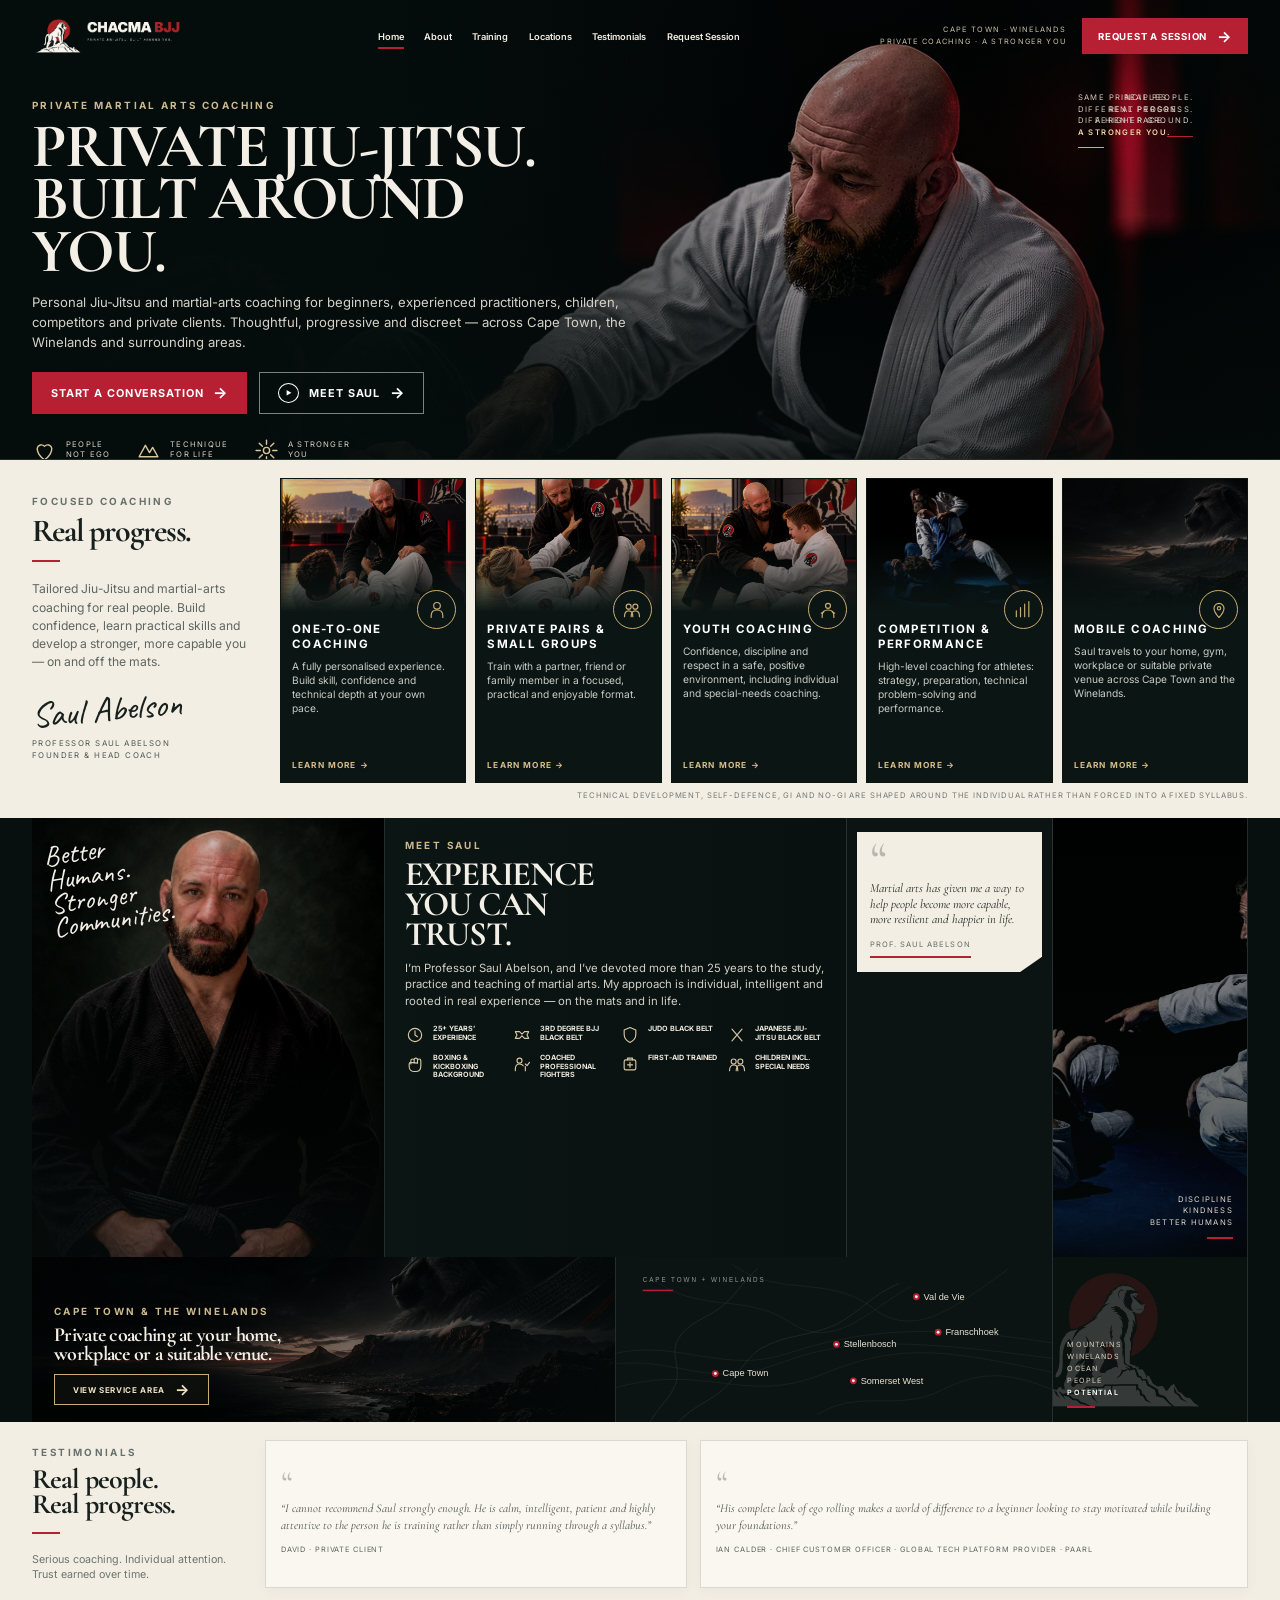
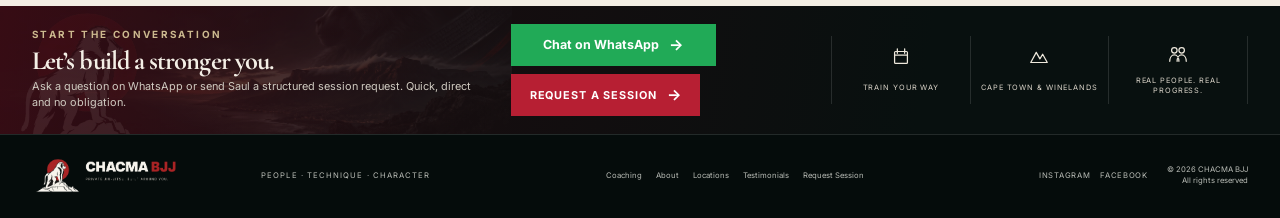
==== commit caf806b4: "Add files via upload" ====
--- a/index.html
+++ b/index.html
@@ -57,11 +57,6 @@
   <main id="main">
     <section id="top" class="hero section-dark" aria-labelledby="hero-title">
       <div class="hero-media" aria-hidden="true"><img src="assets/images/hero-training.webp" alt=""></div>
-      <div class="hero-brand-panel" aria-hidden="true">
-        <img class="hero-brand-mark" src="assets/images/brand-mark-approved.png" alt="">
-        <div class="hero-mountain"></div>
-        <p>Rooted in the Cape.<br>Built for real life.</p>
-      </div>
       <div class="hero-shade" aria-hidden="true"></div>
 
       <div class="shell hero-inner">
--- a/styles.css
+++ b/styles.css
@@ -1,5 +1,5 @@
 :root{
-  --bg:#07100f;--bg2:#0c1513;--panel:#101917;--ink:#f4efe6;--inksoft:#c9c7bf;--light:#f3eee4;--light2:#faf7f0;--darkink:#17201d;--muted:#6f7772;--red:#b71f33;--red2:#cb293f;--gold:#c8ad75;--green:#21aa57;--line:rgba(255,255,255,.12);--linedark:rgba(23,31,28,.14);--max:1180px;--sans:'Inter',Arial,sans-serif;--display:'Cormorant Garamond',Georgia,serif;--script:'Caveat',cursive
+  --bg:#07100f;--bg2:#0c1513;--panel:#101917;--ink:#f4efe6;--inksoft:#c9c7bf;--light:#f3eee4;--light2:#faf7f0;--darkink:#17201d;--muted:#6f7772;--red:#b71f33;--red2:#cb293f;--gold:#c8ad75;--green:#21aa57;--line:rgba(255,255,255,.12);--linedark:rgba(23,31,28,.14);--max:1560px;--sans:'Inter',Arial,sans-serif;--display:'Cormorant Garamond',Georgia,serif;--script:'Caveat',cursive
 }
 *{box-sizing:border-box}html{scroll-behavior:smooth;overflow-x:hidden}body{margin:0;background:var(--bg);color:var(--ink);font-family:var(--sans);-webkit-font-smoothing:antialiased;overflow-x:hidden}img{display:block;max-width:100%}a{color:inherit;text-decoration:none}button,input,textarea,select{font:inherit}.shell{width:min(var(--max),calc(100% - 48px));margin-inline:auto}.section-dark{background:var(--bg)}.section-light{background:var(--light);color:var(--darkink)}.skip-link{position:absolute;left:-9999px}.skip-link:focus{left:12px;top:12px;z-index:999;background:#fff;color:#000;padding:8px 12px}.sr-only{position:absolute;width:1px;height:1px;padding:0;margin:-1px;overflow:hidden;clip:rect(0,0,0,0);white-space:nowrap;border:0}.reveal{opacity:1;transform:none}
 h1,h2,h3{margin:0;font-family:var(--display);font-weight:700;letter-spacing:-.035em;line-height:.95}p{line-height:1.45}.eyebrow{margin:0 0 8px;font-size:.62rem;line-height:1.2;text-transform:uppercase;letter-spacing:.24em;font-weight:700;color:#68716c}.eyebrow-warm{color:#ccb98f}.red-rule{display:block;width:28px;height:2px;background:var(--red);margin:14px 0 18px}
@@ -26,3 +26,171 @@
 @media(max-width:980px){.header-inner{height:64px;grid-template-columns:180px 1fr auto}.menu-toggle{display:block;justify-self:end}.nav{position:absolute;left:17px;right:17px;top:63px;display:none;flex-direction:column;align-items:stretch;gap:0;background:#08110f;border:1px solid var(--line);padding:8px 14px}.nav.is-open{display:flex}.nav a{padding:12px 3px;border-bottom:1px solid var(--line)}.nav a:first-child::after{display:none}.header-actions{grid-column:3;grid-row:1}.header-actions .button{display:none}.hero{height:470px}.hero-brand-panel{width:20%}.hero-media{right:18%}.hero-copy{width:59%}.hero h1{font-size:3.55rem}.hero-note{left:auto;right:20.5%;top:95px}.hero-note-bottom{display:none}.coaching-grid{grid-template-columns:1fr}.coaching-intro{display:grid;grid-template-columns:1fr 1fr;gap:7px 20px}.coaching-intro .eyebrow,.coaching-intro h2,.coaching-intro .red-rule{grid-column:1}.coaching-intro>p:not(.eyebrow){grid-column:2;grid-row:1/4}.signature,.coach-role{display:none}.coaching-cards{grid-template-columns:repeat(3,1fr)}.coaching-card{height:300px}.coaching-card:nth-child(4),.coaching-card:nth-child(5){height:285px}.about-grid{grid-template-columns:38% 62%}.about-quote,.about-training{min-height:240px}.about-portrait,.about-copy{min-height:310px}.locations-grid{grid-template-columns:55% 45%;height:auto}.locations-landscape,.map-panel{height:190px}.location-brand-panel{display:none}.testimonial-grid{grid-template-columns:180px 1fr 1fr}.conversion-grid{grid-template-columns:1fr auto}.conversion-values{grid-column:1/-1}.footer-inner,.session-page .footer-inner{grid-template-columns:180px 1fr auto}.footer-tag,.footer-nav{display:none}.session-page .footer-meta{display:block}}
 @media(max-width:700px){.shell{width:calc(100% - 28px)}.header-inner{grid-template-columns:165px 1fr auto}.brand-logo{width:160px}.hero{height:620px;min-height:620px}.hero-media{inset:0}.hero-media img{object-position:72% 37%;opacity:.75}.hero-shade{background:linear-gradient(180deg,rgba(5,13,12,.96) 0%,rgba(5,13,12,.77) 45%,rgba(5,13,12,.22) 72%,rgba(5,13,12,.84) 100%)}.hero-brand-panel{display:none}.hero-copy{width:100%;height:auto;padding-top:96px;justify-content:flex-start}.hero h1{font-size:3.05rem;max-width:none}.hero-lede{max-width:94%;font-size:.84rem}.hero-actions{flex-wrap:wrap}.hero-actions .button{min-width:160px}.hero-values{gap:16px;position:absolute;left:0;right:0;bottom:22px;justify-content:space-between}.hero-values>div{font-size:.42rem;letter-spacing:.11em}.hero-values svg{width:22px;height:22px}.hero-note{display:none}.coaching{padding-top:18px}.coaching-intro{display:block;padding-right:0}.coaching-intro h2{font-size:2.25rem}.coaching-intro>p:not(.eyebrow){font-size:.8rem}.coaching-cards{grid-template-columns:1fr;gap:10px}.coaching-card,.coaching-card:nth-child(4),.coaching-card:nth-child(5){height:215px;display:grid;grid-template-columns:43% 57%}.card-image{height:100%}.card-body{padding:14px}.card-icon{right:12px;top:12px}.coaching-card h3{font-size:.76rem}.coaching-card p{font-size:.67rem}.coaching-footnote{text-align:left;line-height:1.4}.about-grid{grid-template-columns:1fr}.about-portrait{height:390px}.about-copy{min-height:auto;padding:26px 20px}.about-copy h2{font-size:2.45rem}.about-facts{grid-template-columns:repeat(2,1fr)}.about-quote{min-height:auto;padding:20px}.quote-card{max-width:330px}.about-training{height:300px}.locations-grid{grid-template-columns:1fr}.locations-landscape,.map-panel{height:220px}.testimonial-grid{grid-template-columns:1fr}.testimonial-heading{padding-right:0}.testimonial-card p{font-size:.86rem}.conversion{padding:25px 0}.conversion-grid{grid-template-columns:1fr}.conversion-actions{display:grid}.conversion-actions .button{width:100%}.conversion-values{grid-template-columns:repeat(3,1fr);border-left:0;border-top:1px solid var(--line)}.footer-inner,.session-page .footer-inner{grid-template-columns:1fr auto;row-gap:12px}.footer-social{grid-column:2}.footer-note{grid-column:1/-1;text-align:left}.session-page .footer-meta{grid-column:1/-1}.session-page .footer-social{grid-column:auto}}
 @media(max-width:390px){.hero h1{font-size:2.72rem}.hero-values>div{gap:5px}.hero-values svg{width:19px}.coaching-card{grid-template-columns:40% 60%}.about-portrait{height:350px}.conversion-values span{font-size:.41rem}}
+
+
+/* =========================================================
+   FINAL RESPONSIVE / WIDE-SCREEN PASS — 8 SEP 2026
+   ========================================================= */
+.shell{width:min(var(--max),calc(100% - clamp(36px,5vw,96px)))}
+.header-inner{grid-template-columns:clamp(205px,15vw,250px) minmax(0,1fr) auto;gap:clamp(16px,2vw,34px)}
+.brand-logo{width:clamp(190px,13vw,220px)}
+.nav{gap:clamp(14px,1.6vw,28px);font-size:clamp(.58rem,.52vw,.68rem)}
+.header-kicker{font-size:clamp(.46rem,.42vw,.55rem)}
+
+/* Hero: full-bleed photograph. The old right-hand logo panel is intentionally removed. */
+.hero{height:clamp(460px,30vw,590px);min-height:460px}
+.hero-media{inset:0}
+.hero-media img{object-position:64% 6%;transform:none;filter:saturate(.88) contrast(1.05) brightness(.88)}
+.hero-brand-panel{display:none!important}
+.hero-shade{background:
+  linear-gradient(90deg,rgba(5,13,12,.995) 0%,rgba(5,13,12,.97) 25%,rgba(5,13,12,.76) 42%,rgba(5,13,12,.22) 62%,rgba(5,13,12,.12) 78%,rgba(5,13,12,.42) 100%),
+  linear-gradient(180deg,rgba(5,13,12,.20) 0%,rgba(5,13,12,.015) 52%,rgba(5,13,12,.62) 100%)}
+.hero-copy{width:min(51%,680px);padding-top:clamp(100px,7vw,128px);padding-bottom:28px}
+.hero h1{font-size:clamp(3.9rem,4.05vw,5.35rem);line-height:.84;margin-bottom:16px}
+.hero-lede{max-width:610px;font-size:clamp(.82rem,.72vw,.94rem);line-height:1.52}
+.hero-actions{margin-top:19px}
+.hero-values{gap:clamp(22px,2vw,38px);margin-top:24px}
+.hero-values>div{font-size:clamp(.48rem,.42vw,.56rem)}
+.hero-note{left:auto;right:5.5%;top:clamp(92px,7vw,126px);font-size:clamp(.48rem,.42vw,.56rem)}
+.hero-note-bottom{right:4.5%;bottom:28px}
+
+/* Let the editorial bands make proper use of a 1440–1920px display. */
+.coaching{padding:18px 0 18px}
+.coaching-grid{grid-template-columns:clamp(230px,17vw,285px) minmax(0,1fr);gap:clamp(16px,1.4vw,26px)}
+.coaching-intro{padding-top:18px}
+.coaching-intro h2{font-size:clamp(2rem,1.8vw,2.55rem)}
+.coaching-intro>p:not(.eyebrow){font-size:clamp(.76rem,.66vw,.88rem);line-height:1.5}
+.coaching-cards{gap:clamp(8px,.7vw,13px)}
+.coaching-card{height:clamp(305px,20vw,360px)}
+.card-image{height:44%}
+.coaching-card h3{font-size:clamp(.72rem,.62vw,.86rem)}
+.coaching-card p{font-size:clamp(.64rem,.55vw,.76rem)}
+.coaching-card a{font-size:clamp(.52rem,.45vw,.6rem)}
+
+.about-grid{min-height:clamp(310px,22vw,390px)}
+.about-copy{padding:clamp(22px,1.6vw,30px) clamp(20px,1.5vw,28px)}
+.about-copy h2{font-size:clamp(2.15rem,2.2vw,3rem)}
+.about-copy>p:not(.eyebrow){font-size:clamp(.71rem,.61vw,.84rem)}
+.about-facts span{font-size:clamp(.45rem,.39vw,.54rem)}
+.quote-card p{font-size:clamp(.78rem,.66vw,.93rem)}
+.locations-grid{height:clamp(165px,11vw,210px)}
+.locations-overlay h2{font-size:clamp(1.25rem,1.25vw,1.75rem)}
+.testimonials{padding:18px 0}
+.testimonial-grid{grid-template-columns:clamp(220px,16vw,285px) minmax(0,1fr) minmax(0,1.3fr);gap:clamp(12px,1vw,18px)}
+.testimonial-heading h2{font-size:clamp(1.75rem,1.65vw,2.25rem)}
+.testimonial-card p{font-size:clamp(.75rem,.64vw,.9rem)}
+.conversion{padding:18px 0}
+.conversion h2{font-size:clamp(1.65rem,1.6vw,2.25rem)}
+.footer-inner{grid-template-columns:clamp(210px,15vw,250px) auto 1fr auto auto;gap:clamp(14px,1.5vw,26px)}
+.footer-logo{width:clamp(185px,13vw,215px)}
+
+/* Large desktop / 2K+ — avoid an undersized island floating in the middle. */
+@media(min-width:1600px){
+  .site-header .shell,.hero .shell,.coaching .shell,.about .shell,.locations .shell,.testimonials .shell,.conversion .shell,.footer .shell{width:min(1560px,calc(100% - 96px))}
+  .hero-copy{width:640px}
+  .hero-note{right:6%}
+}
+
+/* 13–14 inch laptops and landscape iPads. */
+@media(max-width:1200px){
+  .shell{width:min(var(--max),calc(100% - 38px))}
+  .header-inner{grid-template-columns:190px 1fr auto;gap:14px}
+  .brand-logo{width:178px}
+  .nav{gap:12px;font-size:.55rem}
+  .header-kicker{display:none}
+  .hero{height:460px;min-height:460px}
+  .hero-media img{object-position:65% 6%}
+  .hero-copy{width:54%;padding-top:96px}
+  .hero h1{font-size:clamp(3.45rem,5.2vw,4.15rem)}
+  .hero-note{right:3%;top:96px}
+  .hero-note-bottom{right:3%;bottom:24px}
+}
+
+@media(max-width:980px){
+  .hero{height:500px;min-height:500px}
+  .hero-media img{object-position:67% 6%}
+  .hero-copy{width:60%;padding-top:92px}
+  .hero h1{font-size:clamp(3.15rem,6.2vw,3.75rem)}
+  .hero-note{right:2.5%;top:105px}
+  .coaching-card{height:310px}
+}
+
+/* Portrait tablet and phones: preserve the complete vertical photograph, then crop horizontally. */
+@media(max-width:700px){
+  .shell{width:calc(100% - 28px)}
+  .hero{height:650px;min-height:650px}
+  .hero-media img{object-position:68% 50%;filter:saturate(.86) contrast(1.04) brightness(.82)}
+  .hero-shade{background:
+    linear-gradient(180deg,rgba(5,13,12,.96) 0%,rgba(5,13,12,.78) 43%,rgba(5,13,12,.20) 71%,rgba(5,13,12,.86) 100%),
+    linear-gradient(90deg,rgba(5,13,12,.56),rgba(5,13,12,.06) 78%)}
+  .hero-copy{width:100%;padding-top:94px;padding-bottom:125px}
+  .hero h1{font-size:clamp(2.85rem,11vw,3.35rem)}
+  .hero-lede{max-width:96%;font-size:.84rem}
+  .hero-values{bottom:22px}
+}
+@media(max-width:430px){
+  .hero{height:680px;min-height:680px}
+  .hero-media img{object-position:68% 50%}
+  .hero-copy{padding-top:90px}
+  .hero h1{font-size:clamp(2.68rem,11vw,3.02rem)}
+}
+@media(max-width:380px){
+  .hero{height:700px;min-height:700px}
+  .hero h1{font-size:2.6rem}
+  .hero-actions{gap:8px}
+  .hero-actions .button{min-width:145px;padding-inline:14px}
+}
+
+/* Final tablet / mobile structural corrections after the wide-screen overrides. */
+@media(max-width:1080px){
+  .header-inner{height:64px;grid-template-columns:180px 1fr auto}
+  .menu-toggle{display:block;justify-self:end}
+  .nav{position:absolute;left:19px;right:19px;top:63px;display:none;flex-direction:column;align-items:stretch;gap:0;background:#08110f;border:1px solid var(--line);padding:8px 14px;font-size:.68rem}
+  .nav.is-open{display:flex}
+  .nav a{padding:12px 3px;border-bottom:1px solid var(--line)}
+  .nav a:first-child::after{display:none}
+  .header-actions{grid-column:3;grid-row:1}
+  .header-actions .button{display:none}
+  .hero-note{display:none}
+}
+@media(max-width:980px){
+  .coaching-grid{grid-template-columns:1fr;gap:12px}
+  .coaching-intro{display:grid;grid-template-columns:minmax(0,.6fr) minmax(0,1fr);gap:6px 28px;padding:8px 0 4px}
+  .coaching-intro .eyebrow,.coaching-intro h2,.coaching-intro .red-rule{grid-column:1}
+  .coaching-intro>p:not(.eyebrow){grid-column:2;grid-row:1/4;align-self:start}
+  .signature,.coach-role{display:none}
+  .coaching-cards{grid-template-columns:repeat(3,minmax(0,1fr));gap:9px}
+  .coaching-card{height:300px}
+  .card-image{height:44%}
+  .coaching-footnote{text-align:right}
+}
+@media(max-width:700px){
+  .hero-shade{background:
+    linear-gradient(90deg,rgba(5,13,12,.94) 0%,rgba(5,13,12,.89) 48%,rgba(5,13,12,.43) 70%,rgba(5,13,12,.16) 100%),
+    linear-gradient(180deg,rgba(5,13,12,.48) 0%,rgba(5,13,12,.22) 45%,rgba(5,13,12,.10) 67%,rgba(5,13,12,.82) 100%)}
+  .coaching-grid{display:block}
+  .coaching-intro{display:block;padding:0 0 14px}
+  .coaching-intro h2{font-size:2.25rem}
+  .coaching-intro>p:not(.eyebrow){font-size:.8rem;max-width:31rem}
+  .coaching-cards{display:grid;grid-template-columns:1fr;gap:10px}
+  .coaching-card{width:100%;height:215px;display:grid;grid-template-columns:43% 57%}
+  .card-image{height:100%}
+  .card-image::after{inset:0;background:linear-gradient(90deg,transparent 60%,#0b1513 100%)}
+  .card-body{padding:14px}
+  .card-icon{right:12px;top:12px}
+  .coaching-card h3{font-size:.76rem}
+  .coaching-card p{font-size:.67rem}
+  .coaching-footnote{text-align:left;line-height:1.4;margin-top:10px}
+  .locations-grid{height:auto;grid-template-columns:1fr}
+  .locations-landscape,.map-panel{height:220px}
+  .testimonial-grid{grid-template-columns:1fr;gap:10px}
+  .testimonial-heading{padding-right:0}
+  .testimonial-card p{font-size:.86rem}
+  .footer-inner,.session-page .footer-inner{grid-template-columns:1fr auto;row-gap:12px}
+  .footer-tag,.footer-nav{display:none}
+  .footer-social{grid-column:2}
+  .footer-note{grid-column:1/-1;text-align:left}
+}
+@media(max-width:390px){
+  .coaching-card{grid-template-columns:40% 60%;height:222px}
+}
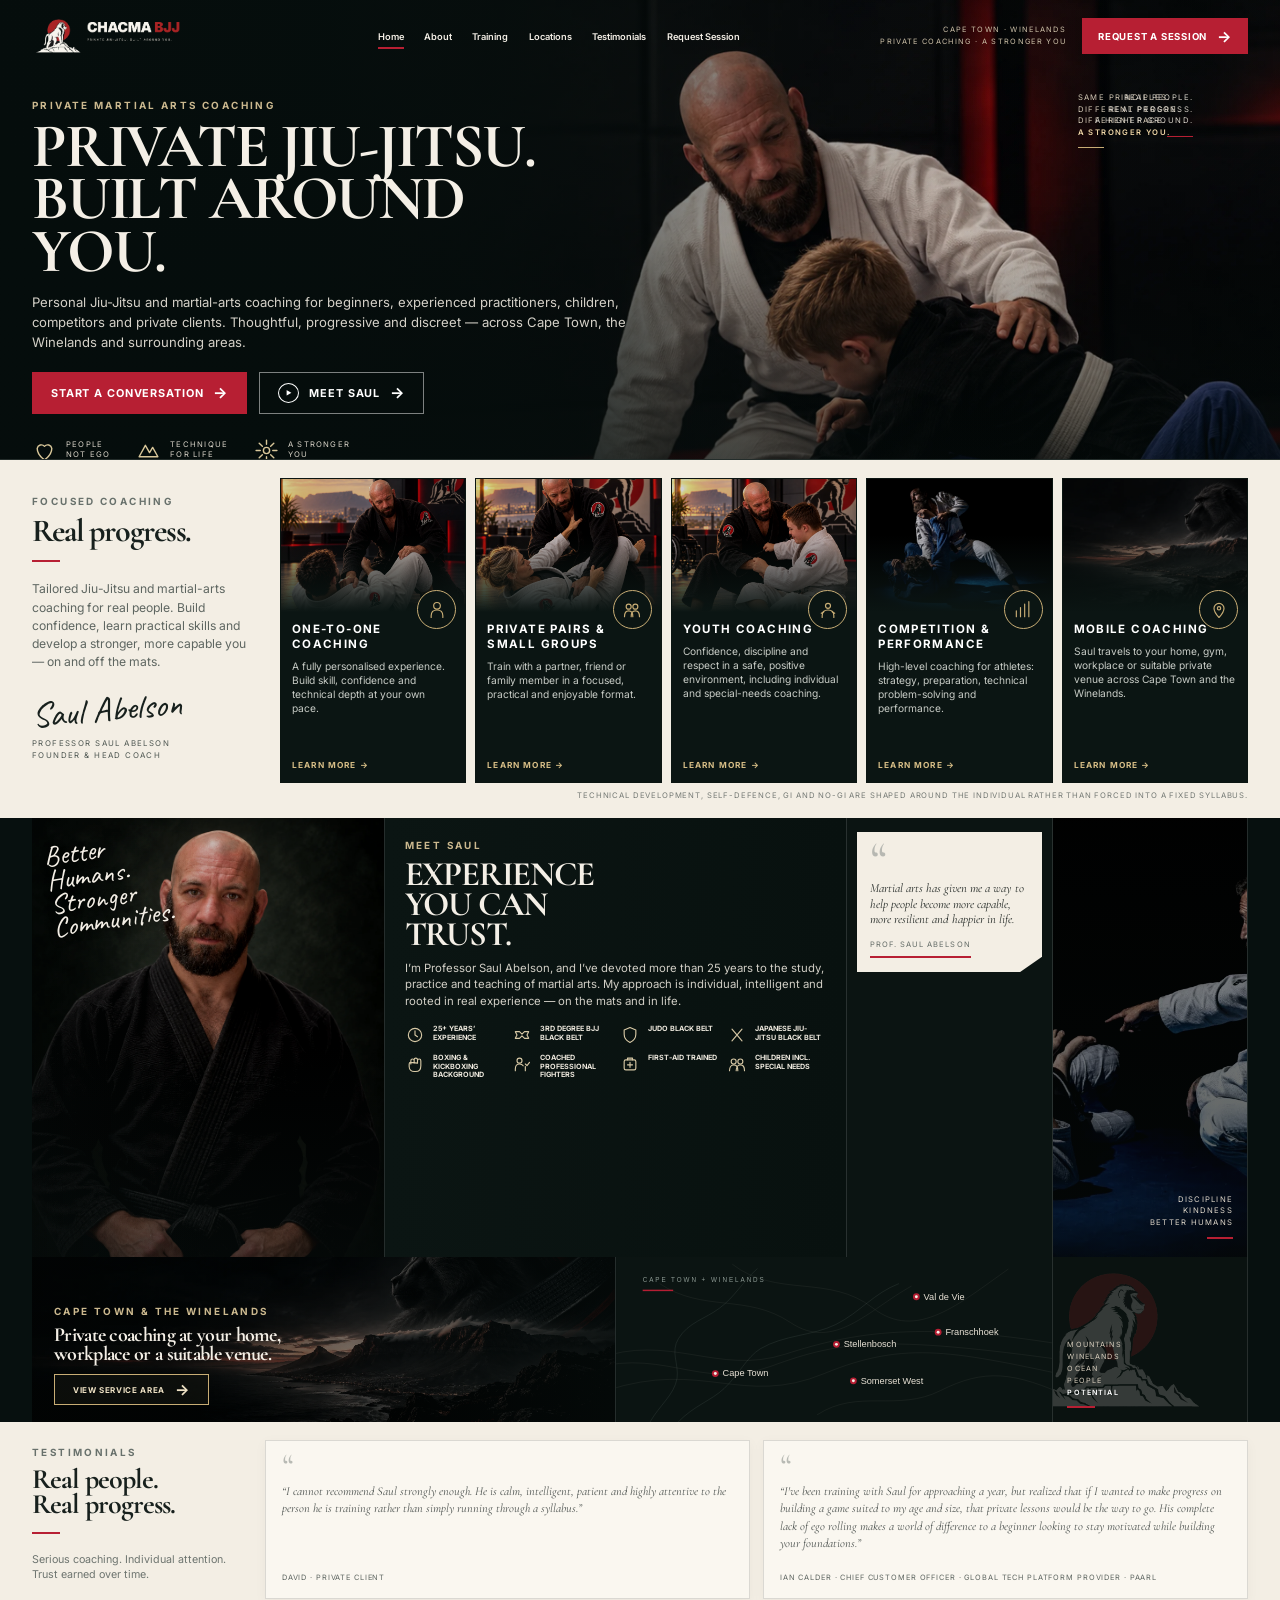
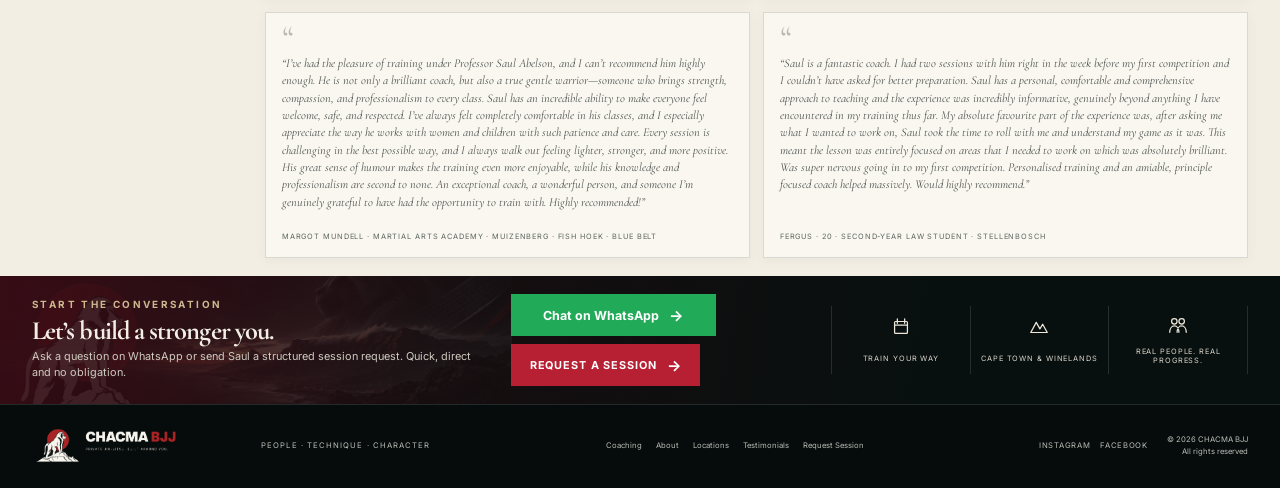
==== commit 7ffb16dc: "Add files via upload" ====
--- a/index.html
+++ b/index.html
@@ -190,8 +190,16 @@
           <footer>David · Private client</footer>
         </blockquote>
         <blockquote class="testimonial-card reveal">
-          <p>“His complete lack of ego rolling makes a world of difference to a beginner looking to stay motivated while building your foundations.”</p>
+          <p>“I've been training with Saul for approaching a year, but realized that if I wanted to make progress on building a game suited to my age and size, that private lessons would be the way to go. His complete lack of ego rolling makes a world of difference to a beginner looking to stay motivated while building your foundations.”</p>
           <footer>Ian Calder · Chief Customer Officer · Global Tech platform provider · Paarl</footer>
+        </blockquote>
+        <blockquote class="testimonial-card reveal">
+          <p>“I’ve had the pleasure of training under Professor Saul Abelson, and I can’t recommend him highly enough. He is not only a brilliant coach, but also a true gentle warrior—someone who brings strength, compassion, and professionalism to every class. Saul has an incredible ability to make everyone feel welcome, safe, and respected. I’ve always felt completely comfortable in his classes, and I especially appreciate the way he works with women and children with such patience and care. Every session is challenging in the best possible way, and I always walk out feeling lighter, stronger, and more positive. His great sense of humour makes the training even more enjoyable, while his knowledge and professionalism are second to none. An exceptional coach, a wonderful person, and someone I’m genuinely grateful to have had the opportunity to train with. Highly recommended!”</p>
+          <footer>Margot Mundell · Martial arts academy · Muizenberg · Fish Hoek · Blue belt</footer>
+        </blockquote>
+        <blockquote class="testimonial-card reveal">
+          <p>“Saul is a fantastic coach. I had two sessions with him right in the week before my first competition and I couldn’t have asked for better preparation. Saul has a personal, comfortable and comprehensive approach to teaching and the experience was incredibly informative, genuinely beyond anything I have encountered in my training thus far. My absolute favourite part of the experience was, after asking me what I wanted to work on, Saul took the time to roll with me and understand my game as it was. This meant the lesson was entirely focused on areas that I needed to work on which was absolutely brilliant. Was super nervous going in to my first competition. Personalised training and an amiable, principle focused coach helped massively. Would highly recommend.”</p>
+          <footer>Fergus · 20 · Second-year law student · Stellenbosch</footer>
         </blockquote>
       </div>
     </section>
--- a/styles.css
+++ b/styles.css
@@ -194,3 +194,46 @@
 @media(max-width:390px){
   .coaching-card{grid-template-columns:40% 60%;height:222px}
 }
+
+/* FINAL UPDATE — horizontal hero + four approved testimonials */
+.hero-media img{
+  object-position:58% 32%;
+  transform:none;
+  filter:saturate(.9) contrast(1.04) brightness(.88);
+}
+.hero-shade{
+  background:
+    linear-gradient(90deg,rgba(5,13,12,.995) 0%,rgba(5,13,12,.975) 25%,rgba(5,13,12,.84) 39%,rgba(5,13,12,.34) 56%,rgba(5,13,12,.08) 73%,rgba(5,13,12,.24) 100%),
+    linear-gradient(180deg,rgba(5,13,12,.16),transparent 52%,rgba(5,13,12,.56));
+}
+.testimonial-grid{
+  grid-template-columns:clamp(220px,16vw,285px) repeat(2,minmax(0,1fr));
+  grid-auto-flow:row;
+  align-items:stretch;
+}
+.testimonial-heading{grid-row:1 / span 2}
+.testimonial-card{justify-content:flex-start;padding:clamp(16px,1.25vw,22px)}
+.testimonial-card p{font-size:clamp(.76rem,.64vw,.9rem);line-height:1.43}
+.testimonial-card footer{margin-top:auto;padding-top:10px}
+
+@media (min-width:1600px){
+  .hero{height:clamp(560px,31vw,640px);min-height:560px}
+  .hero-media img{object-position:58% 28%}
+}
+@media (max-width:1120px){
+  .hero-media img{object-position:58% 30%}
+}
+@media (max-width:980px){
+  .hero-media img{object-position:58% 34%}
+  .testimonial-grid{grid-template-columns:repeat(2,minmax(0,1fr));gap:12px}
+  .testimonial-heading{grid-column:1/-1;grid-row:auto;padding-right:0}
+}
+@media (max-width:700px){
+  .hero-media img{object-position:58% 36%;opacity:.78}
+  .hero-shade{background:
+    linear-gradient(180deg,rgba(5,13,12,.96) 0%,rgba(5,13,12,.80) 42%,rgba(5,13,12,.25) 70%,rgba(5,13,12,.86) 100%),
+    linear-gradient(90deg,rgba(5,13,12,.80),rgba(5,13,12,.18));
+  }
+  .testimonial-grid{grid-template-columns:1fr}
+  .testimonial-card p{font-size:.86rem;line-height:1.48}
+}
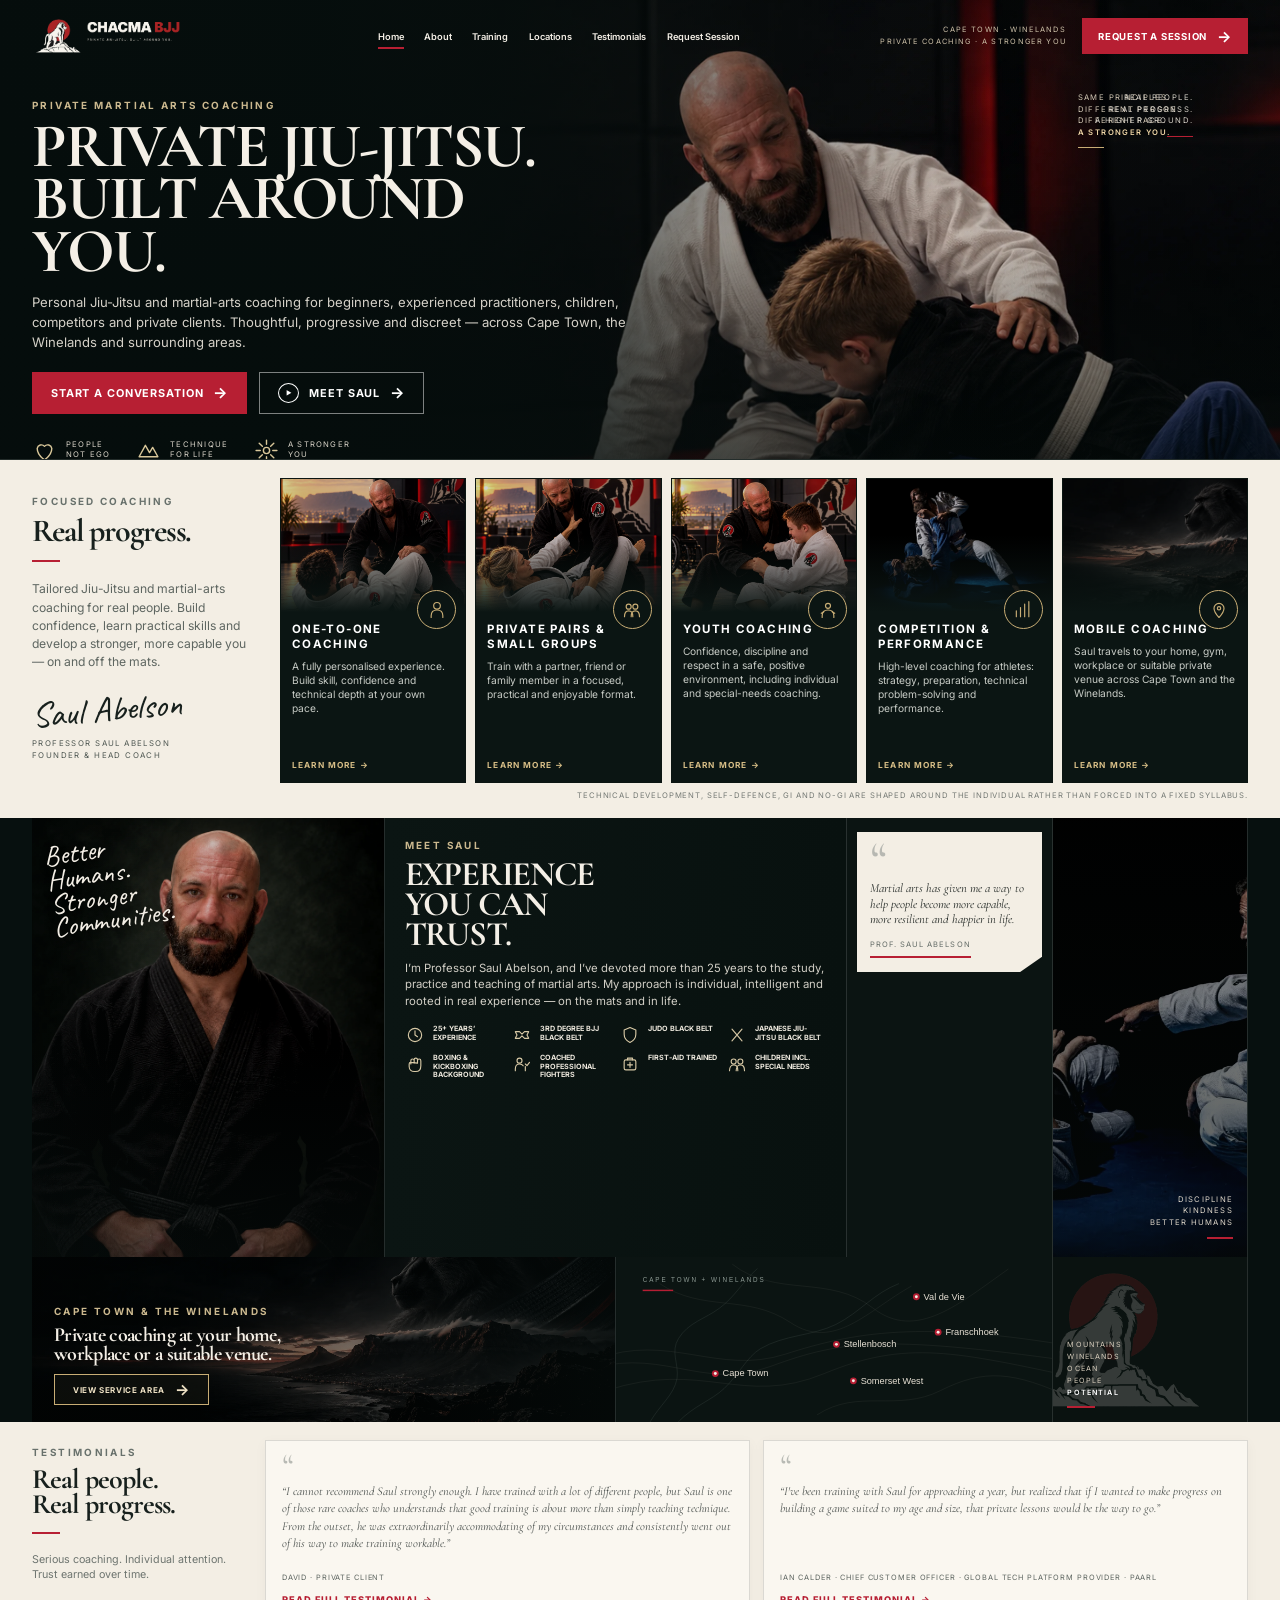
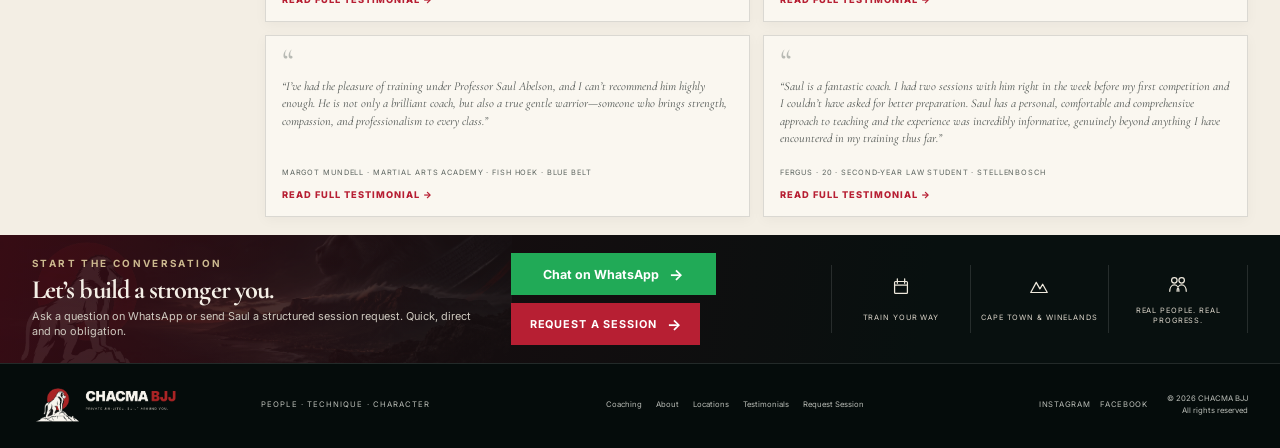
==== commit faf39e16: "Add files via upload" ====
--- a/index.html
+++ b/index.html
@@ -185,23 +185,89 @@
           <span class="red-rule"></span>
           <p>Serious coaching. Individual attention. Trust earned over time.</p>
         </div>
-        <blockquote class="testimonial-card reveal">
-          <p>“I cannot recommend Saul strongly enough. He is calm, intelligent, patient and highly attentive to the person he is training rather than simply running through a syllabus.”</p>
+
+        <blockquote class="testimonial-card reveal">
+          <p>“I cannot recommend Saul strongly enough. I have trained with a lot of different people, but Saul is one of those rare coaches who understands that good training is about more than simply teaching technique. From the outset, he was extraordinarily accommodating of my circumstances and consistently went out of his way to make training workable.”</p>
           <footer>David · Private client</footer>
-        </blockquote>
-        <blockquote class="testimonial-card reveal">
-          <p>“I've been training with Saul for approaching a year, but realized that if I wanted to make progress on building a game suited to my age and size, that private lessons would be the way to go. His complete lack of ego rolling makes a world of difference to a beginner looking to stay motivated while building your foundations.”</p>
+          <button class="testimonial-read" type="button" data-testimonial-open="testimonial-david">Read full testimonial →</button>
+        </blockquote>
+
+        <blockquote class="testimonial-card reveal">
+          <p>“I've been training with Saul for approaching a year, but realized that if I wanted to make progress on building a game suited to my age and size, that private lessons would be the way to go.”</p>
           <footer>Ian Calder · Chief Customer Officer · Global Tech platform provider · Paarl</footer>
-        </blockquote>
-        <blockquote class="testimonial-card reveal">
-          <p>“I’ve had the pleasure of training under Professor Saul Abelson, and I can’t recommend him highly enough. He is not only a brilliant coach, but also a true gentle warrior—someone who brings strength, compassion, and professionalism to every class. Saul has an incredible ability to make everyone feel welcome, safe, and respected. I’ve always felt completely comfortable in his classes, and I especially appreciate the way he works with women and children with such patience and care. Every session is challenging in the best possible way, and I always walk out feeling lighter, stronger, and more positive. His great sense of humour makes the training even more enjoyable, while his knowledge and professionalism are second to none. An exceptional coach, a wonderful person, and someone I’m genuinely grateful to have had the opportunity to train with. Highly recommended!”</p>
-          <footer>Margot Mundell · Martial arts academy · Muizenberg · Fish Hoek · Blue belt</footer>
-        </blockquote>
-        <blockquote class="testimonial-card reveal">
-          <p>“Saul is a fantastic coach. I had two sessions with him right in the week before my first competition and I couldn’t have asked for better preparation. Saul has a personal, comfortable and comprehensive approach to teaching and the experience was incredibly informative, genuinely beyond anything I have encountered in my training thus far. My absolute favourite part of the experience was, after asking me what I wanted to work on, Saul took the time to roll with me and understand my game as it was. This meant the lesson was entirely focused on areas that I needed to work on which was absolutely brilliant. Was super nervous going in to my first competition. Personalised training and an amiable, principle focused coach helped massively. Would highly recommend.”</p>
+          <button class="testimonial-read" type="button" data-testimonial-open="testimonial-ian">Read full testimonial →</button>
+        </blockquote>
+
+        <blockquote class="testimonial-card reveal">
+          <p>“I’ve had the pleasure of training under Professor Saul Abelson, and I can’t recommend him highly enough. He is not only a brilliant coach, but also a true gentle warrior—someone who brings strength, compassion, and professionalism to every class.”</p>
+          <footer>Margot Mundell · Martial arts academy · Fish Hoek · Blue belt</footer>
+          <button class="testimonial-read" type="button" data-testimonial-open="testimonial-margot">Read full testimonial →</button>
+        </blockquote>
+
+        <blockquote class="testimonial-card reveal">
+          <p>“Saul is a fantastic coach. I had two sessions with him right in the week before my first competition and I couldn’t have asked for better preparation. Saul has a personal, comfortable and comprehensive approach to teaching and the experience was incredibly informative, genuinely beyond anything I have encountered in my training thus far.”</p>
           <footer>Fergus · 20 · Second-year law student · Stellenbosch</footer>
-        </blockquote>
-      </div>
+          <button class="testimonial-read" type="button" data-testimonial-open="testimonial-fergus">Read full testimonial →</button>
+        </blockquote>
+      </div>
+
+      <dialog class="testimonial-dialog" id="testimonial-david" aria-labelledby="testimonial-david-title">
+        <div class="testimonial-dialog-inner">
+          <button class="testimonial-close" type="button" aria-label="Close testimonial" data-testimonial-close>×</button>
+          <p class="eyebrow">Full testimonial</p>
+          <h3 id="testimonial-david-title">David</h3>
+          <p class="testimonial-role">Private client</p>
+          <div class="testimonial-full-copy">
+            <p>“I cannot recommend Saul strongly enough. I have trained with a lot of different people, but Saul is one of those rare coaches who understands that good training is about more than simply teaching technique.</p>
+            <p>From the outset, he was extraordinarily accommodating of my circumstances and consistently went out of his way to make training workable. At the same time, he was completely discreet. I never felt that I had to explain more than I wanted to, nor that anything discussed or observed would become anyone else's business.</p>
+            <p>He has earned my trust and my respect. Saul's gentle, polite and professional demeanour earns both naturally. He is calm, intelligent, patient and highly attentive to the person he is training rather than simply running through a syllabus.</p>
+            <p>Saul and Chacma-BJJ have provided an unusually positive training environment for me, and I am genuinely grateful for all his time, patience and expertise. For anyone looking for serious Brazilian Jiu-Jitsu instruction from someone with both competence and character, I would recommend Saul without reservation.”</p>
+          </div>
+        </div>
+      </dialog>
+
+      <dialog class="testimonial-dialog" id="testimonial-ian" aria-labelledby="testimonial-ian-title">
+        <div class="testimonial-dialog-inner">
+          <button class="testimonial-close" type="button" aria-label="Close testimonial" data-testimonial-close>×</button>
+          <p class="eyebrow">Full testimonial</p>
+          <h3 id="testimonial-ian-title">Ian Calder</h3>
+          <p class="testimonial-role">Chief Customer Officer · Global Tech platform provider · Paarl</p>
+          <div class="testimonial-full-copy">
+            <p>“I've been training with Saul for approaching a year, but realized that if I wanted to make progress on building a game suited to my age and size, that private lessons would be the way to go.</p>
+            <p>His complete lack of ego rolling makes a world of difference to a beginner looking to stay motivated while building your foundations.”</p>
+          </div>
+        </div>
+      </dialog>
+
+      <dialog class="testimonial-dialog" id="testimonial-margot" aria-labelledby="testimonial-margot-title">
+        <div class="testimonial-dialog-inner">
+          <button class="testimonial-close" type="button" aria-label="Close testimonial" data-testimonial-close>×</button>
+          <p class="eyebrow">Full testimonial</p>
+          <h3 id="testimonial-margot-title">Margot Mundell</h3>
+          <p class="testimonial-role">Medicine woman · Runs a martial arts academy in Muizenberg · Fish Hoek · Blue belt</p>
+          <div class="testimonial-full-copy">
+            <p>“I’ve had the pleasure of training under Professor Saul Abelson, and I can’t recommend him highly enough. He is not only a brilliant coach, but also a true gentle warrior—someone who brings strength, compassion, and professionalism to every class.</p>
+            <p>Saul has an incredible ability to make everyone feel welcome, safe, and respected. I’ve always felt completely comfortable in his classes, and I especially appreciate the way he works with women and children with such patience and care.</p>
+            <p>Every session is challenging in the best possible way, and I always walk out feeling lighter, stronger, and more positive. His great sense of humour makes the training even more enjoyable, while his knowledge and professionalism are second to none.</p>
+            <p>An exceptional coach, a wonderful person, and someone I’m genuinely grateful to have had the opportunity to train with. Highly recommended!”</p>
+          </div>
+        </div>
+      </dialog>
+
+      <dialog class="testimonial-dialog" id="testimonial-fergus" aria-labelledby="testimonial-fergus-title">
+        <div class="testimonial-dialog-inner">
+          <button class="testimonial-close" type="button" aria-label="Close testimonial" data-testimonial-close>×</button>
+          <p class="eyebrow">Full testimonial</p>
+          <h3 id="testimonial-fergus-title">Fergus</h3>
+          <p class="testimonial-role">20 · Second-year law student · Stellenbosch</p>
+          <div class="testimonial-full-copy">
+            <p>“Saul is a fantastic coach. I had two sessions with him right in the week before my first competition and I couldn’t have asked for better preparation.</p>
+            <p>Saul has a personal, comfortable and comprehensive approach to teaching and the experience was incredibly informative, genuinely beyond anything I have encountered in my training thus far.</p>
+            <p>My absolute favourite part of the experience was, after asking me what I wanted to work on, Saul took the time to roll with me and understand my game as it was. This meant the lesson was entirely focused on areas that I needed to work on which was absolutely brilliant.</p>
+            <p>Was super nervous going in to my first competition. Personalised training and an amiable, principle focused coach helped massively. Would highly recommend.”</p>
+          </div>
+        </div>
+      </dialog>
     </section>
 
     <section id="contact" class="conversion section-dark" aria-labelledby="contact-title">
--- a/styles.css
+++ b/styles.css
@@ -237,3 +237,26 @@
   .testimonial-grid{grid-template-columns:1fr}
   .testimonial-card p{font-size:.86rem;line-height:1.48}
 }
+
+/* Testimonial excerpts + full-text modal */
+.testimonial-card{position:relative}
+.testimonial-read{margin-top:12px;padding:0;border:0;background:transparent;color:var(--red);font-family:var(--sans);font-size:.58rem;font-weight:800;letter-spacing:.11em;text-transform:uppercase;cursor:pointer;text-align:left}
+.testimonial-read:hover,.testimonial-read:focus-visible{text-decoration:underline;text-underline-offset:3px}
+.testimonial-dialog{width:min(760px,calc(100% - 32px));max-height:min(82vh,820px);padding:0;border:1px solid rgba(23,29,27,.16);background:#f6f2ea;color:#1d2421;box-shadow:0 28px 90px rgba(0,0,0,.38)}
+.testimonial-dialog::backdrop{background:rgba(3,8,7,.78);backdrop-filter:blur(3px)}
+.testimonial-dialog-inner{position:relative;padding:clamp(26px,4vw,48px)}
+.testimonial-dialog h3{font-family:var(--display);font-size:clamp(2rem,4vw,3.1rem);line-height:.96;margin:0 46px 4px 0;letter-spacing:-.035em}
+.testimonial-role{margin:0 46px 22px 0;color:#6f7672;font-size:.72rem;line-height:1.45;text-transform:uppercase;letter-spacing:.09em}
+.testimonial-full-copy{border-top:1px solid rgba(23,29,27,.14);padding-top:20px}
+.testimonial-full-copy p{margin:0 0 15px;font-family:var(--display);font-size:clamp(1rem,1.7vw,1.18rem);line-height:1.52;color:#303734}
+.testimonial-full-copy p:last-child{margin-bottom:0}
+.testimonial-close{position:absolute;right:18px;top:16px;width:38px;height:38px;border:1px solid rgba(23,29,27,.2);background:transparent;color:#1d2421;font-size:1.6rem;line-height:1;cursor:pointer}
+.testimonial-close:hover,.testimonial-close:focus-visible{border-color:var(--red);color:var(--red)}
+body.testimonial-modal-open{overflow:hidden}
+@media(max-width:700px){
+  .testimonial-read{font-size:.6rem}
+  .testimonial-dialog{width:calc(100% - 20px);max-height:88vh}
+  .testimonial-dialog-inner{padding:24px 20px 26px}
+  .testimonial-dialog h3{font-size:2.2rem}
+  .testimonial-full-copy p{font-size:1rem;line-height:1.5}
+}
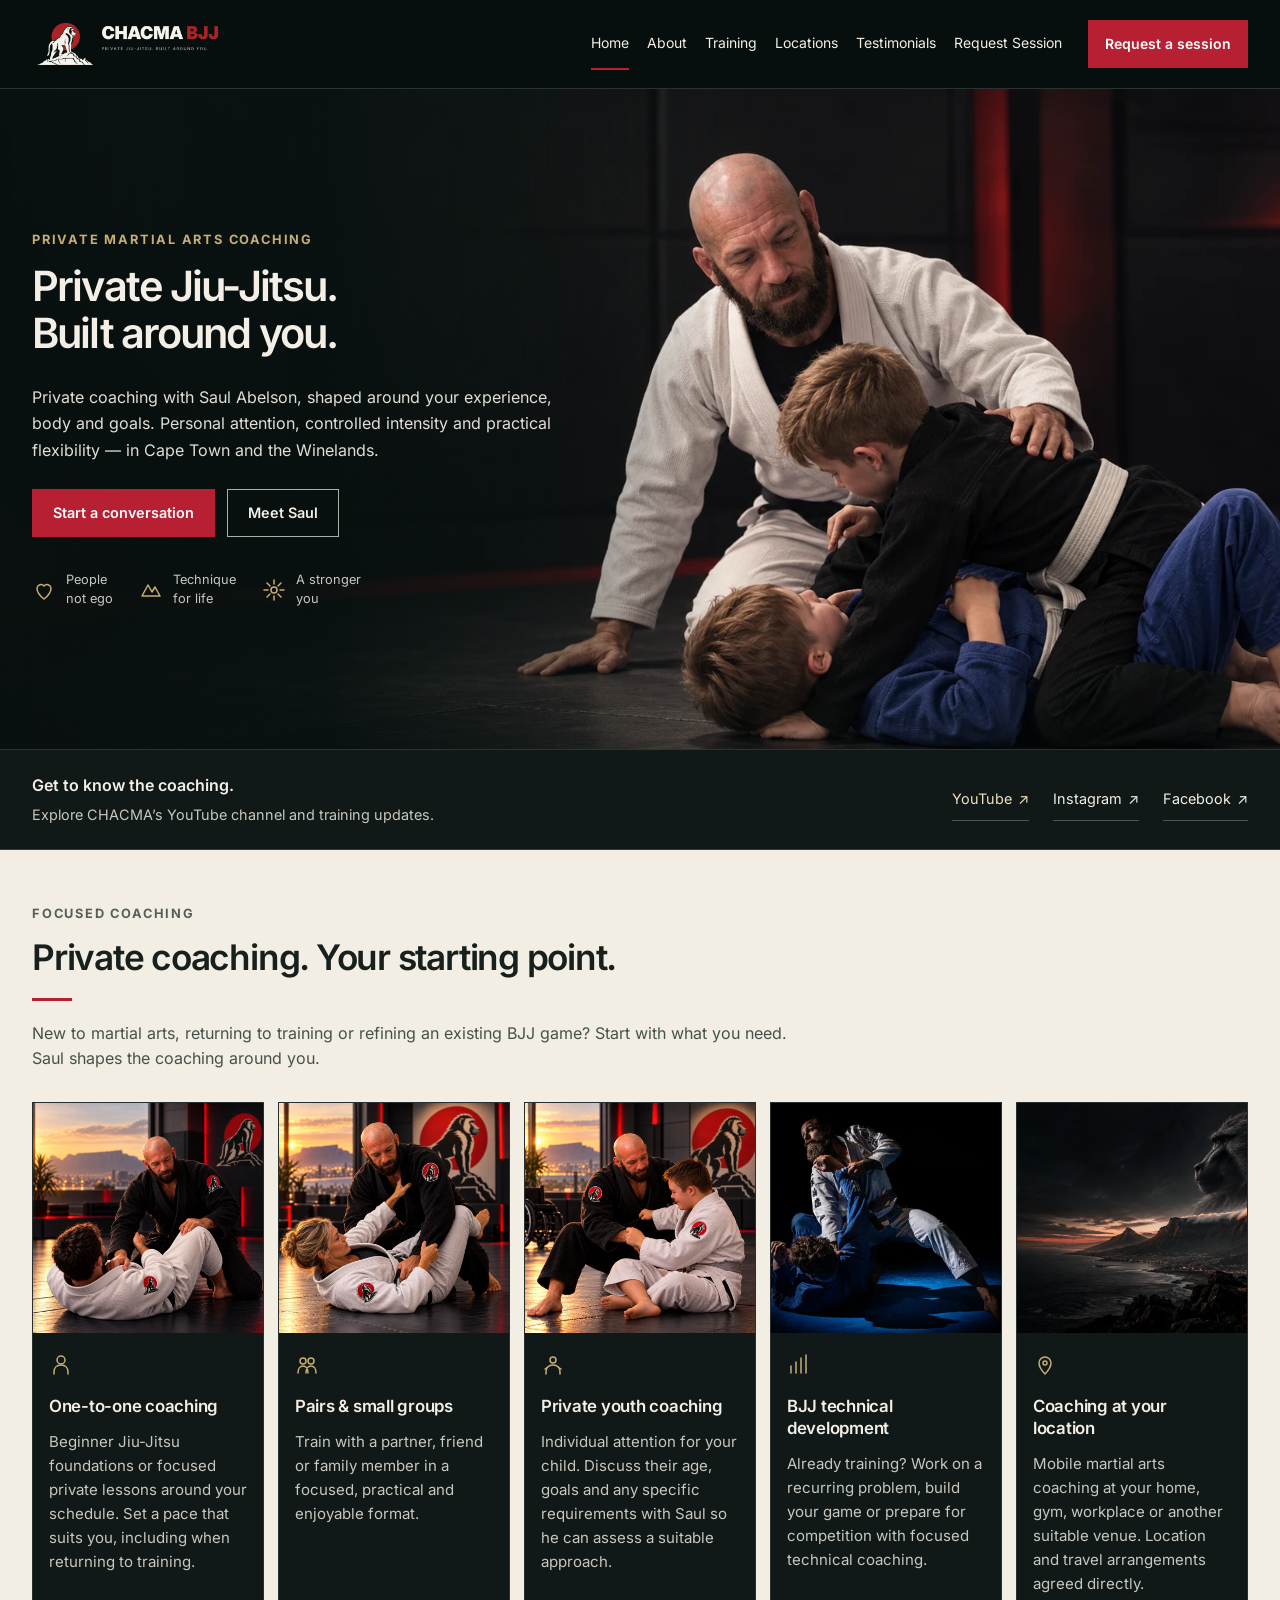
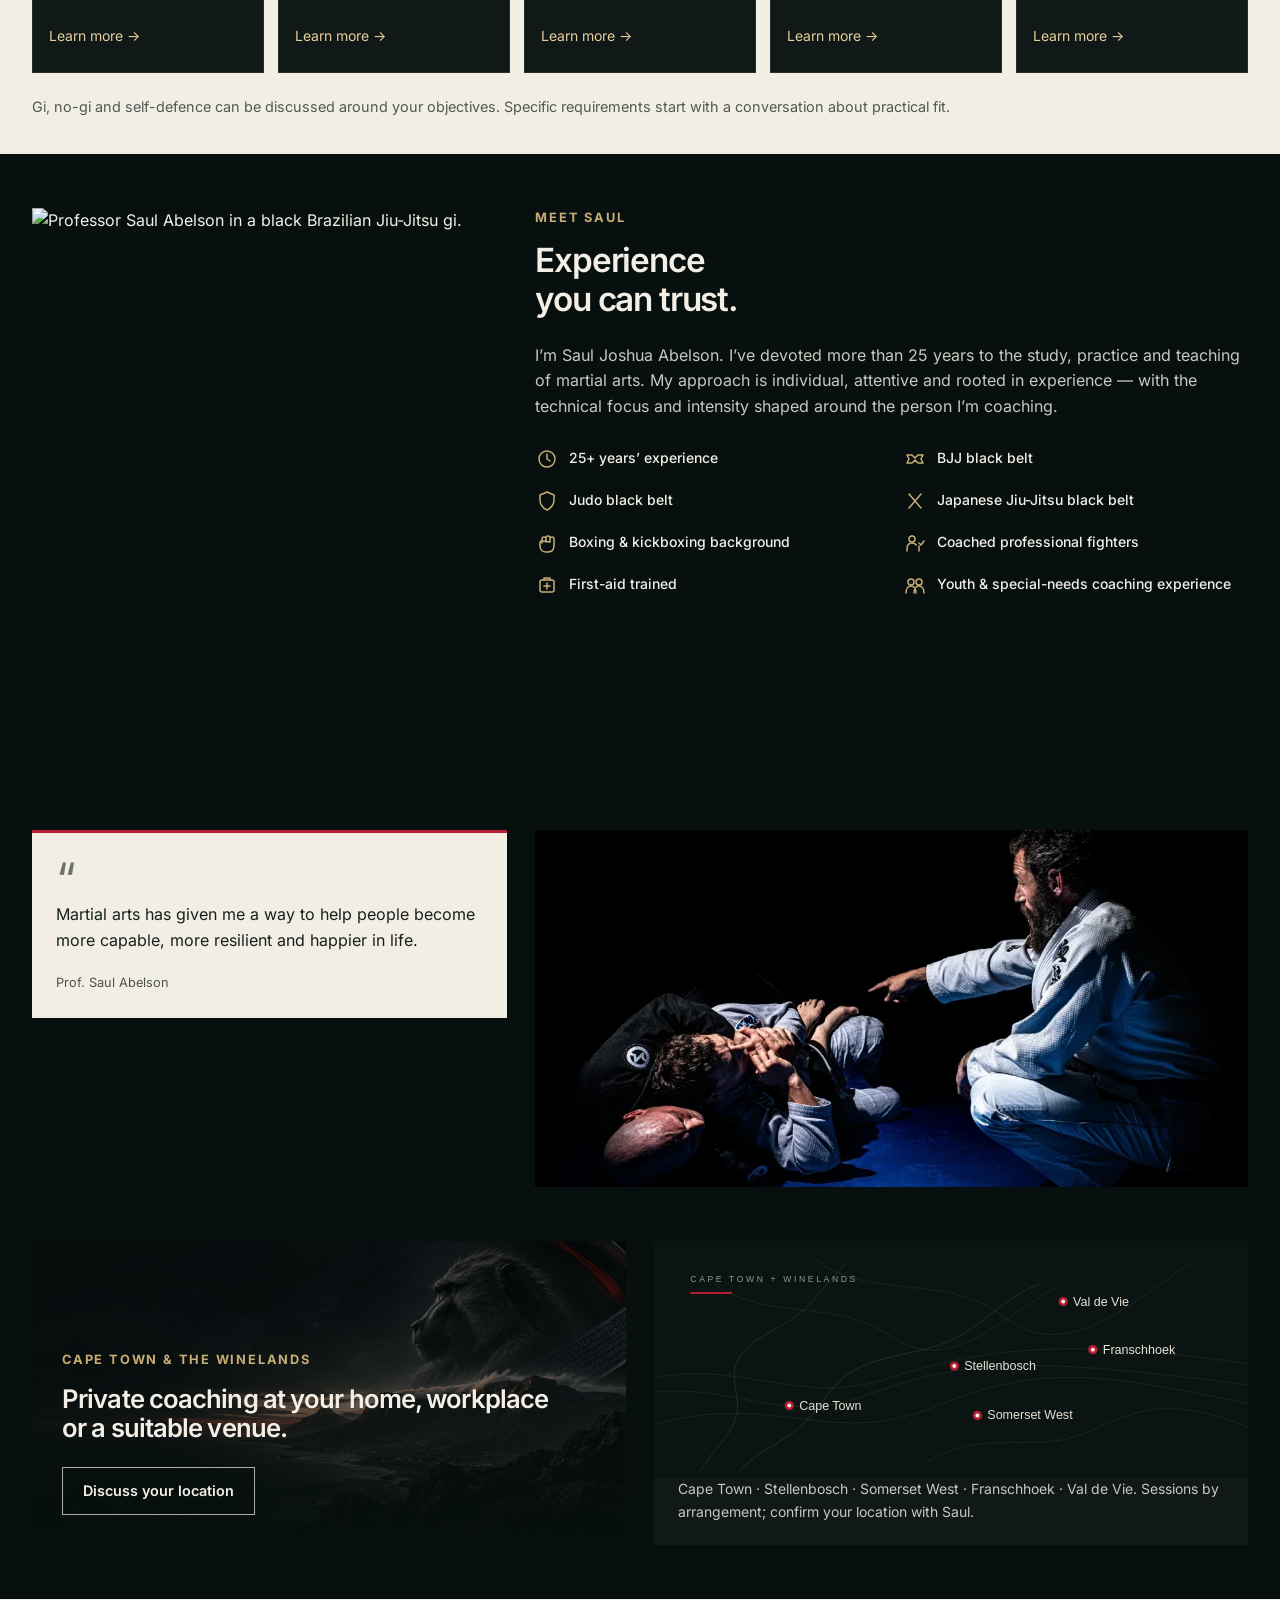
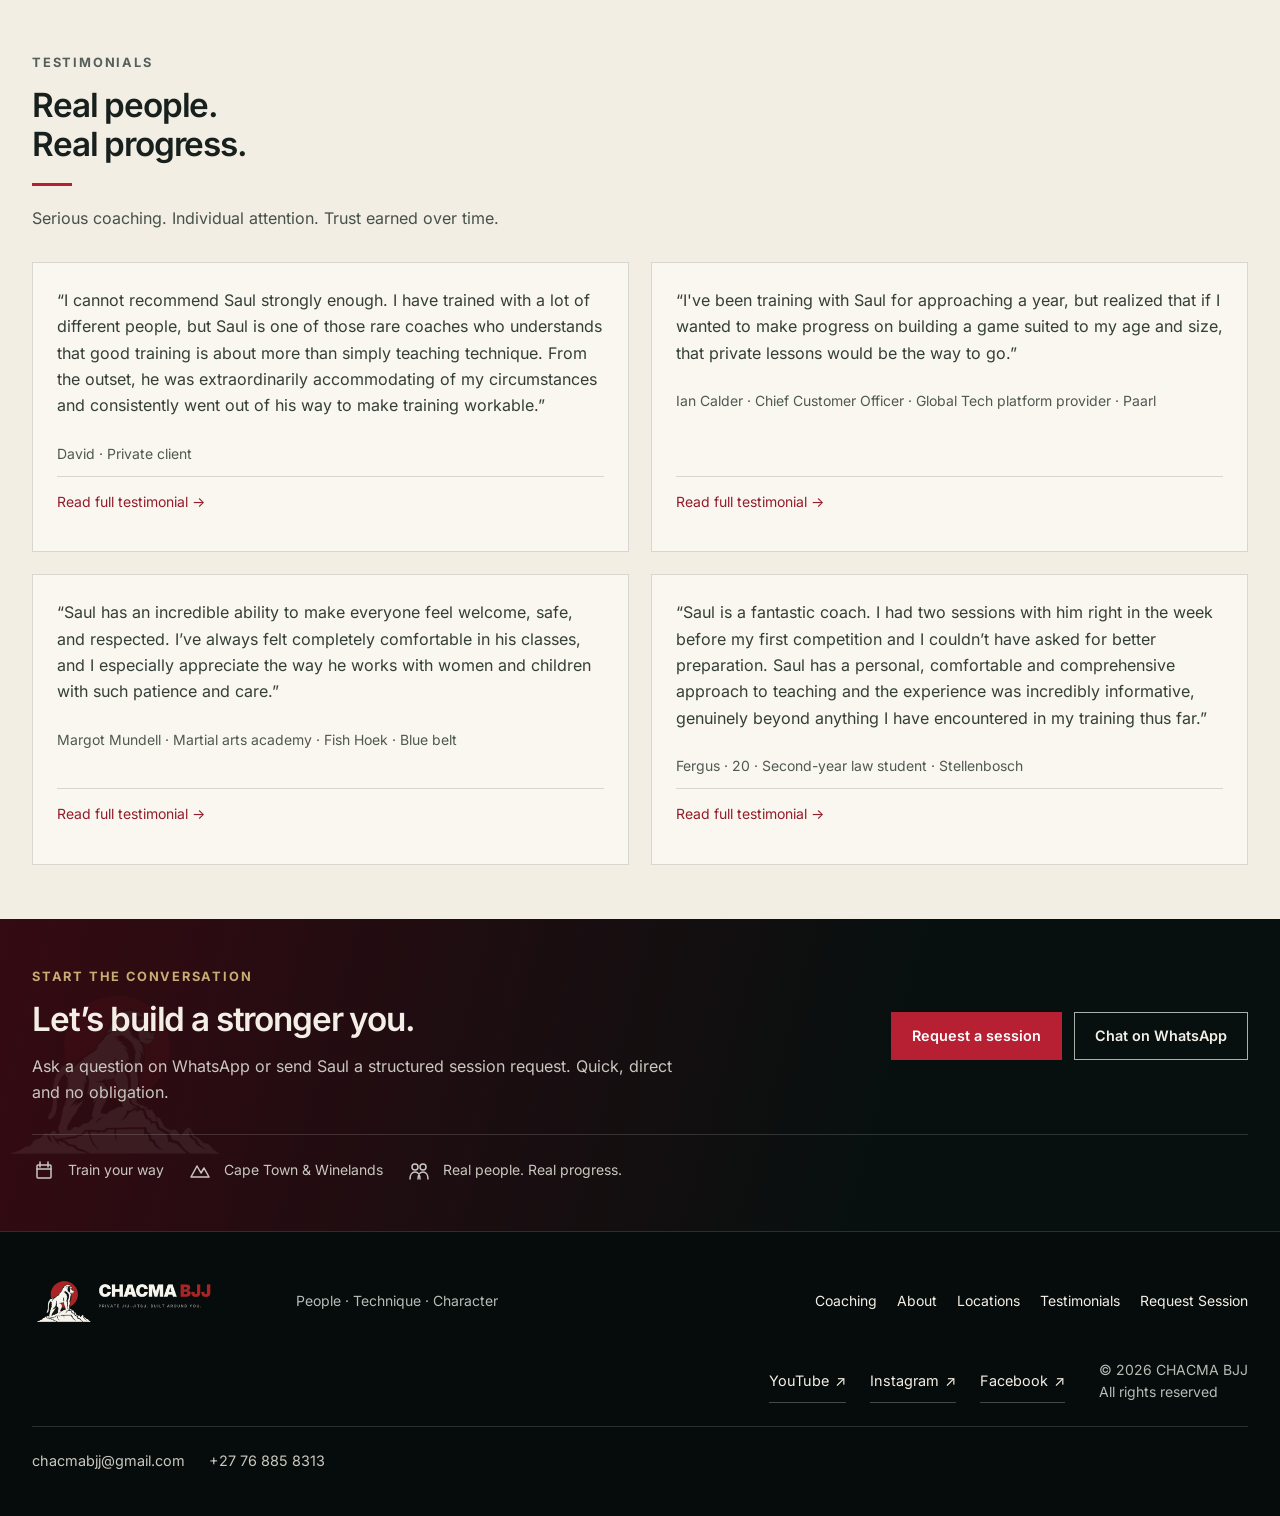
==== commit a6d2f662: "new optimised new optimised" ====
--- a/index.html
+++ b/index.html
@@ -1,297 +1,332 @@
-<!doctype html>
-<html lang="en">
-<head>
-  <!-- Google tag (gtag.js) -->
-  <script async src="https://www.googletagmanager.com/gtag/js?id=G-R0LVV5Y407"></script>
-  <script>
-    window.dataLayer = window.dataLayer || [];
-    function gtag(){dataLayer.push(arguments);}
-    gtag('js', new Date());
-    gtag('config', 'G-R0LVV5Y407');
-  </script>
-  <meta charset="utf-8">
-  <meta name="viewport" content="width=device-width, initial-scale=1">
-  <meta name="theme-color" content="#07100f">
-  <meta name="description" content="Private Jiu-Jitsu and martial arts coaching with Professor Saul Abelson across Cape Town and the Winelands. Flexible, discreet, one-to-one and small-group coaching built around you.">
-  <meta property="og:title" content="CHACMA BJJ | Private Jiu-Jitsu built around you">
-  <meta property="og:description" content="Private Jiu-Jitsu and martial arts coaching with Professor Saul Abelson across Cape Town and the Winelands.">
-  <meta property="og:type" content="website">
-  <title>CHACMA BJJ | Private Jiu-Jitsu built around you</title>
-  <link rel="icon" href="assets/icons/favicon.png" type="image/png">
-  <link rel="manifest" href="site.webmanifest">
-  <link rel="preconnect" href="https://fonts.googleapis.com">
-  <link rel="preconnect" href="https://fonts.gstatic.com" crossorigin>
-  <link href="https://fonts.googleapis.com/css2?family=Caveat:wght@500;600&family=Cormorant+Garamond:wght@600;700&family=Inter:wght@400;500;600;700&display=swap" rel="stylesheet">
-  <link rel="stylesheet" href="styles.css">
-  <script defer src="script.js"></script>
-</head>
+<!DOCTYPE html>
+
+<html lang="en-ZA">
+<head><meta charset="utf-8"/>
+<!-- Google tag (gtag.js) -->
+<script async="" src="https://www.googletagmanager.com/gtag/js?id=G-R0LVV5Y407"></script>
+<script>window.dataLayer = window.dataLayer || [];
+function gtag(){dataLayer.push(arguments);}
+// Retain campaign attribution without passing arbitrary query fields to GA4.
+const analyticsUrl = new URL(location.origin + location.pathname);
+const incomingParams = new URLSearchParams(location.search);
+for (const key of ['utm_source','utm_medium','utm_campaign','utm_id','utm_term','utm_content','gclid','dclid','gbraid','wbraid']) {
+  const value = incomingParams.get(key);
+  if (value && value.length <= 200) analyticsUrl.searchParams.set(key, value);
+}
+gtag('js', new Date());
+gtag('config', 'G-R0LVV5Y407', {page_location: analyticsUrl.href});</script>
+<meta content="width=device-width, initial-scale=1" name="viewport"/>
+<meta content="#07100f" name="theme-color"/>
+<meta content="Private Jiu-Jitsu and martial arts coaching with Saul Abelson in Cape Town and the Winelands. Beginner foundations, technical BJJ and mobile private lessons." name="description"/>
+<meta content="Private BJJ &amp; Jiu-Jitsu Coaching Cape Town | CHACMA BJJ" property="og:title"/>
+<meta content="Private Jiu-Jitsu and martial arts coaching with Saul Abelson in Cape Town and the Winelands. Beginner foundations, technical BJJ and mobile private lessons." property="og:description"/>
+<meta content="website" property="og:type"/>
+<title>Private BJJ &amp; Jiu-Jitsu Coaching Cape Town | CHACMA BJJ</title>
+<link href="assets/icons/favicon-32.png" rel="icon" sizes="32x32" type="image/png"/>
+<link href="site.webmanifest" rel="manifest"/>
+<link crossorigin="" href="https://fonts.gstatic.com" rel="preconnect"/>
+<link href="styles.css" rel="stylesheet"/>
+<script defer="" src="script.js"></script>
+<link href="https://www.chacmabjj.co.za/" rel="canonical"/>
+<link href="assets/icons/apple-touch-icon.png" rel="apple-touch-icon" sizes="180x180"/>
+<meta content="https://www.chacmabjj.co.za/" property="og:url"/><meta content="CHACMA BJJ" property="og:site_name"/><meta content="en_ZA" property="og:locale"/>
+<meta content="https://www.chacmabjj.co.za/assets/images/hero-coaching.webp" property="og:image"/><meta content="1672" property="og:image:width"/><meta content="941" property="og:image:height"/><meta content="Private Jiu-Jitsu coaching with individual attention" property="og:image:alt"/>
+<meta content="summary_large_image" name="twitter:card"/><meta content="Private BJJ &amp; Jiu-Jitsu Coaching Cape Town | CHACMA BJJ" name="twitter:title"/><meta content="Private Jiu-Jitsu and martial arts coaching with Saul Abelson in Cape Town and the Winelands. Beginner foundations, technical BJJ and mobile private lessons." name="twitter:description"/><meta content="https://www.chacmabjj.co.za/assets/images/hero-coaching.webp" name="twitter:image"/>
+<script type="application/ld+json">{
+  "@context": "https://schema.org",
+  "@graph": [
+    {
+      "@type": "Organization",
+      "@id": "https://www.chacmabjj.co.za/#business",
+      "name": "CHACMA BJJ",
+      "url": "https://www.chacmabjj.co.za/",
+      "logo": "https://www.chacmabjj.co.za/assets/icons/favicon.png",
+      "email": "chacmabjj@gmail.com",
+      "telephone": "+27768858313",
+      "founder": {
+        "@id": "https://www.chacmabjj.co.za/#saul"
+      },
+      "sameAs": [
+        "https://www.youtube.com/channel/UCFfan4FD1CbwkIuFp4QQ4sw",
+        "https://www.instagram.com/chacmabjj/",
+        "https://www.facebook.com/profile.php?id=61593930403911"
+      ]
+    },
+    {
+      "@type": "Person",
+      "@id": "https://www.chacmabjj.co.za/#saul",
+      "name": "Saul Joshua Abelson",
+      "alternateName": "Saul Abelson",
+      "jobTitle": "Private Jiu-Jitsu coach",
+      "worksFor": {
+        "@id": "https://www.chacmabjj.co.za/#business"
+      },
+      "url": "https://www.chacmabjj.co.za/#about"
+    },
+    {
+      "@type": "Service",
+      "@id": "https://www.chacmabjj.co.za/#coaching",
+      "name": "Private Jiu-Jitsu and martial arts coaching",
+      "serviceType": [
+        "Private BJJ coaching",
+        "Beginner Jiu-Jitsu",
+        "BJJ technical development",
+        "Private youth coaching",
+        "Mobile martial arts coaching"
+      ],
+      "provider": {
+        "@id": "https://www.chacmabjj.co.za/#business"
+      },
+      "areaServed": [
+        {
+          "@type": "City",
+          "name": "Cape Town"
+        },
+        {
+          "@type": "Place",
+          "name": "Cape Winelands"
+        }
+      ],
+      "url": "https://www.chacmabjj.co.za/#training",
+      "description": "Private and small-group coaching with Saul Abelson. Sessions and suitable locations agreed directly."
+    },
+    {
+      "@type": "WebSite",
+      "@id": "https://www.chacmabjj.co.za/#website",
+      "url": "https://www.chacmabjj.co.za/",
+      "name": "CHACMA BJJ",
+      "publisher": {
+        "@id": "https://www.chacmabjj.co.za/#business"
+      },
+      "inLanguage": "en-ZA"
+    }
+  ]
+}</script><link as="font" crossorigin="" href="assets/fonts/inter-400.woff2" rel="preload" type="font/woff2"/></head>
 <body>
-  <a class="skip-link" href="#main">Skip to content</a>
-
-  <header class="site-header" data-header>
-    <div class="shell header-inner">
-      <a class="brand" href="#top" aria-label="CHACMA BJJ home">
-        <img src="assets/images/logo-horizontal-approved.png" alt="CHACMA BJJ – Private Jiu-Jitsu. Built around you." class="brand-logo">
-      </a>
-
-      <button class="menu-toggle" type="button" aria-expanded="false" aria-controls="nav" data-menu-toggle>
-        <span></span><span></span><span></span><span class="sr-only">Toggle navigation</span>
-      </button>
-
-      <nav id="nav" class="nav" aria-label="Primary" data-nav>
-        <a href="#top">Home</a>
-        <a href="#about">About</a>
-        <a href="#training">Training</a>
-        <a href="#locations">Locations</a>
-        <a href="#testimonials">Testimonials</a>
-        <a href="request-session.html">Request Session</a>
-      </nav>
-
-      <div class="header-actions">
-        <div class="header-kicker">Cape Town · Winelands<br>Private coaching · a stronger you</div>
-        <a class="button button-small" href="request-session.html">Request a session</a>
-      </div>
-    </div>
-  </header>
-
-  <main id="main">
-    <section id="top" class="hero section-dark" aria-labelledby="hero-title">
-      <div class="hero-media" aria-hidden="true"><img src="assets/images/hero-training.webp" alt=""></div>
-      <div class="hero-shade" aria-hidden="true"></div>
-
-      <div class="shell hero-inner">
-        <div class="hero-copy reveal">
-          <p class="eyebrow eyebrow-warm">Private martial arts coaching</p>
-          <h1 id="hero-title"><span>Private Jiu-Jitsu.</span><span>Built around</span><span>you.</span></h1>
-          <p class="hero-lede">Personal Jiu-Jitsu and martial-arts coaching for beginners, experienced practitioners, children, competitors and private clients. Thoughtful, progressive and discreet — across Cape Town, the Winelands and surrounding areas.</p>
-          <div class="hero-actions">
-            <a class="button" href="request-session.html">Start a conversation</a>
-            <a class="button button-ghost button-play" href="#about">Meet Saul</a>
-          </div>
-          <div class="hero-values" aria-label="CHACMA coaching principles">
-            <div><svg viewBox="0 0 24 24" aria-hidden="true"><path d="M12 21c-4-3-7-7-7-11a4 4 0 0 1 7-2 4 4 0 0 1 7 2c0 4-3 8-7 11Z"/></svg><span>People<br>not ego</span></div>
-            <div><svg viewBox="0 0 24 24" aria-hidden="true"><path d="M3 18 9 7l4 7 3-5 5 9H3Z"/></svg><span>Technique<br>for life</span></div>
-            <div><svg viewBox="0 0 24 24" aria-hidden="true"><circle cx="12" cy="12" r="3"/><path d="M12 2v4M12 18v4M2 12h4M18 12h4M5 5l3 3M16 16l3 3M19 5l-3 3M8 16l-3 3"/></svg><span>A stronger<br>you</span></div>
-          </div>
-        </div>
-
-        <aside class="hero-note hero-note-top reveal">
-          <span>Same principles.</span><span>Different person.</span><span>Different pace.</span><strong>A stronger you.</strong>
-        </aside>
-        <aside class="hero-note hero-note-bottom reveal">
-          <span>Real people.</span><span>Real progress.</span><span>A higher ground.</span>
-        </aside>
-      </div>
-    </section>
-
-    <section id="training" class="coaching section-light" aria-labelledby="training-title">
-      <div class="shell coaching-grid">
-        <div class="coaching-intro reveal">
-          <p class="eyebrow">Focused coaching</p>
-          <h2 id="training-title">Real progress.</h2>
-          <span class="red-rule"></span>
-          <p>Tailored Jiu-Jitsu and martial-arts coaching for real people. Build confidence, learn practical skills and develop a stronger, more capable you — on and off the mats.</p>
-          <div class="signature">Saul Abelson</div>
-          <div class="coach-role">Professor Saul Abelson<br>Founder & head coach</div>
-        </div>
-
-        <div class="coaching-cards">
-          <article class="coaching-card reveal">
-            <div class="card-image"><img src="assets/images/service-one.webp" alt="Professor Saul Abelson coaching a private Jiu-Jitsu student."></div>
-            <div class="card-body"><div class="card-icon"><svg viewBox="0 0 24 24" aria-hidden="true"><circle cx="12" cy="7" r="4"/><path d="M5 21v-2c0-4 2.6-7 7-7s7 3 7 7v2"/></svg></div><h3>One-to-One Coaching</h3><p>A fully personalised experience. Build skill, confidence and technical depth at your own pace.</p><a href="#" data-whatsapp-topic="one-to-one Jiu-Jitsu coaching">Learn more →</a></div>
-          </article>
-          <article class="coaching-card reveal">
-            <div class="card-image"><img src="assets/images/service-pairs.webp" alt="Private Jiu-Jitsu coaching adapted to an adult student."></div>
-            <div class="card-body"><div class="card-icon"><svg viewBox="0 0 24 24" aria-hidden="true"><circle cx="8" cy="8" r="3"/><circle cx="16" cy="8" r="3"/><path d="M3 20c0-4 2-7 5-7s5 3 5 7M11 20c0-4 2-7 5-7s5 3 5 7"/></svg></div><h3>Private Pairs & Small Groups</h3><p>Train with a partner, friend or family member in a focused, practical and enjoyable format.</p><a href="#" data-whatsapp-topic="private pairs or small-group Jiu-Jitsu coaching">Learn more →</a></div>
-          </article>
-          <article class="coaching-card reveal">
-            <div class="card-image"><img src="assets/images/service-youth.webp" alt="Saul coaching an inclusive youth Jiu-Jitsu session."></div>
-            <div class="card-body"><div class="card-icon"><svg viewBox="0 0 24 24" aria-hidden="true"><circle cx="12" cy="7" r="3"/><path d="M5 21v-2c0-4 2.5-7 7-7s7 3 7 7v2"/><path d="M7 14l-3 2M17 14l3 2"/></svg></div><h3>Youth Coaching</h3><p>Confidence, discipline and respect in a safe, positive environment, including individual and special-needs coaching.</p><a href="#" data-whatsapp-topic="youth Jiu-Jitsu coaching">Learn more →</a></div>
-          </article>
-          <article class="coaching-card reveal">
-            <div class="card-image"><img src="assets/images/service-performance.webp" alt="Advanced Brazilian Jiu-Jitsu training under controlled lighting."></div>
-            <div class="card-body"><div class="card-icon"><svg viewBox="0 0 24 24" aria-hidden="true"><path d="M4 20V13M9 20V9M14 20V5M19 20V2"/></svg></div><h3>Competition & Performance</h3><p>High-level coaching for athletes: strategy, preparation, technical problem-solving and performance.</p><a href="#" data-whatsapp-topic="competition and performance coaching">Learn more →</a></div>
-          </article>
-          <article class="coaching-card reveal">
-            <div class="card-image"><img src="assets/images/service-mobile.webp" alt="Western Cape mountain landscape representing mobile coaching across Cape Town and the Winelands."></div>
-            <div class="card-body"><div class="card-icon"><svg viewBox="0 0 24 24" aria-hidden="true"><path d="M12 21s6-6.2 6-11a6 6 0 1 0-12 0c0 4.8 6 11 6 11Z"/><circle cx="12" cy="10" r="2"/></svg></div><h3>Mobile Coaching</h3><p>Saul travels to your home, gym, workplace or suitable private venue across Cape Town and the Winelands.</p><a href="#" data-whatsapp-topic="mobile Jiu-Jitsu coaching at my location">Learn more →</a></div>
-          </article>
-        </div>
-      </div>
-      <div class="shell coaching-footnote">Technical development, self-defence, gi and no-gi are shaped around the individual rather than forced into a fixed syllabus.</div>
-    </section>
-
-    <section id="about" class="about section-dark" aria-labelledby="about-title">
-      <div class="shell about-grid">
-        <div class="about-portrait reveal">
-          <img src="assets/images/saul-portrait.webp" alt="Professor Saul Abelson in a black Brazilian Jiu-Jitsu gi.">
-          <div class="script-line">Better Humans.<br>Stronger Communities.</div>
-        </div>
-
-        <div class="about-copy reveal">
-          <p class="eyebrow eyebrow-warm">Meet Saul</p>
-          <h2 id="about-title">Experience<br>you can trust.</h2>
-          <p>I’m Professor Saul Abelson, and I’ve devoted more than 25 years to the study, practice and teaching of martial arts. My approach is individual, intelligent and rooted in real experience — on the mats and in life.</p>
-          <div class="about-facts">
-            <span><svg viewBox="0 0 24 24"><circle cx="12" cy="12" r="8"/><path d="M12 7v5l3 2"/></svg><b>25+ years’ experience</b></span>
-            <span><svg viewBox="0 0 24 24"><path d="M4 8h5l3 3 3-3h5l-2 4 2 4h-5l-3-3-3 3H4l2-4-2-4Z"/></svg><b>3rd degree BJJ black belt</b></span>
-            <span><svg viewBox="0 0 24 24"><path d="M12 3 19 6v5c0 5-3 8-7 10-4-2-7-5-7-10V6l7-3Z"/></svg><b>Judo black belt</b></span>
-            <span><svg viewBox="0 0 24 24"><path d="M6 5l12 14M18 5 6 19"/></svg><b>Japanese Jiu-Jitsu black belt</b></span>
-            <span><svg viewBox="0 0 24 24"><path d="M7 12V8a2 2 0 0 1 4 0v3M11 11V7a2 2 0 0 1 4 0v4M15 11V8a2 2 0 0 1 4 0v6c0 4-2 7-6 7h-2c-3 0-6-2-6-6v-3a2 2 0 0 1 2-2Z"/></svg><b>Boxing & kickboxing background</b></span>
-            <span><svg viewBox="0 0 24 24"><circle cx="9" cy="8" r="3"/><path d="M4 20v-2c0-4 2-6 5-6 2 0 3.6.8 4.4 2.2M16 12l2 2 3-4M16 20v-5"/></svg><b>Coached professional fighters</b></span>
-            <span><svg viewBox="0 0 24 24"><rect x="5" y="7" width="14" height="12" rx="2"/><path d="M9 7V5h6v2M12 10v6M9 13h6"/></svg><b>First-aid trained</b></span>
-            <span><svg viewBox="0 0 24 24"><circle cx="8" cy="9" r="3"/><circle cx="16" cy="9" r="3"/><path d="M3 20c0-4 2-7 5-7s5 3 5 7M11 20c0-4 2-7 5-7s5 3 5 7"/></svg><b>Children incl. special needs</b></span>
-          </div>
-        </div>
-
-        <div class="about-quote reveal">
-          <div class="quote-card">
-            <div class="quote-mark">“</div>
-            <p>Martial arts has given me a way to help people become more capable, more resilient and happier in life.</p>
-            <footer>Prof. Saul Abelson</footer>
-          </div>
-        </div>
-
-        <div class="about-training reveal">
-          <img src="assets/images/saul-training.webp" alt="Saul teaching Brazilian Jiu-Jitsu during a private training session.">
-          <div class="vertical-message">Discipline<br>Kindness<br>Better humans</div>
-        </div>
-      </div>
-    </section>
-
-    <section id="locations" class="locations section-dark" aria-labelledby="locations-title">
-      <div class="shell locations-grid">
-        <div class="locations-landscape reveal">
-          <img src="assets/images/cape-landscape.webp" alt="Western Cape mountains and coastline.">
-          <div class="locations-overlay">
-            <p class="eyebrow eyebrow-warm">Cape Town & the Winelands</p>
-            <h2 id="locations-title">Private coaching at your home, workplace or a suitable venue.</h2>
-            <a class="button button-gold" href="request-session.html">View service area</a>
-          </div>
-        </div>
-        <div class="map-panel reveal"><img src="assets/images/location-map.svg" alt="Service-area map showing Cape Town, Stellenbosch, Somerset West, Franschhoek and Val de Vie."></div>
-        <div class="location-brand-panel reveal">
-          <img src="assets/images/brand-mark-approved.png" alt="" aria-hidden="true">
-          <div><span>Mountains</span><span>Winelands</span><span>Ocean</span><span>People</span><strong>Potential</strong></div>
-        </div>
-      </div>
-    </section>
-
-    <section id="testimonials" class="testimonials section-light" aria-labelledby="testimonials-title">
-      <div class="shell testimonial-grid">
-        <div class="testimonial-heading reveal">
-          <p class="eyebrow">Testimonials</p>
-          <h2 id="testimonials-title">Real people.<br>Real progress.</h2>
-          <span class="red-rule"></span>
-          <p>Serious coaching. Individual attention. Trust earned over time.</p>
-        </div>
-
-        <blockquote class="testimonial-card reveal">
-          <p>“I cannot recommend Saul strongly enough. I have trained with a lot of different people, but Saul is one of those rare coaches who understands that good training is about more than simply teaching technique. From the outset, he was extraordinarily accommodating of my circumstances and consistently went out of his way to make training workable.”</p>
-          <footer>David · Private client</footer>
-          <button class="testimonial-read" type="button" data-testimonial-open="testimonial-david">Read full testimonial →</button>
-        </blockquote>
-
-        <blockquote class="testimonial-card reveal">
-          <p>“I've been training with Saul for approaching a year, but realized that if I wanted to make progress on building a game suited to my age and size, that private lessons would be the way to go.”</p>
-          <footer>Ian Calder · Chief Customer Officer · Global Tech platform provider · Paarl</footer>
-          <button class="testimonial-read" type="button" data-testimonial-open="testimonial-ian">Read full testimonial →</button>
-        </blockquote>
-
-        <blockquote class="testimonial-card reveal">
-          <p>“I’ve had the pleasure of training under Professor Saul Abelson, and I can’t recommend him highly enough. He is not only a brilliant coach, but also a true gentle warrior—someone who brings strength, compassion, and professionalism to every class.”</p>
-          <footer>Margot Mundell · Martial arts academy · Fish Hoek · Blue belt</footer>
-          <button class="testimonial-read" type="button" data-testimonial-open="testimonial-margot">Read full testimonial →</button>
-        </blockquote>
-
-        <blockquote class="testimonial-card reveal">
-          <p>“Saul is a fantastic coach. I had two sessions with him right in the week before my first competition and I couldn’t have asked for better preparation. Saul has a personal, comfortable and comprehensive approach to teaching and the experience was incredibly informative, genuinely beyond anything I have encountered in my training thus far.”</p>
-          <footer>Fergus · 20 · Second-year law student · Stellenbosch</footer>
-          <button class="testimonial-read" type="button" data-testimonial-open="testimonial-fergus">Read full testimonial →</button>
-        </blockquote>
-      </div>
-
-      <dialog class="testimonial-dialog" id="testimonial-david" aria-labelledby="testimonial-david-title">
-        <div class="testimonial-dialog-inner">
-          <button class="testimonial-close" type="button" aria-label="Close testimonial" data-testimonial-close>×</button>
-          <p class="eyebrow">Full testimonial</p>
-          <h3 id="testimonial-david-title">David</h3>
-          <p class="testimonial-role">Private client</p>
-          <div class="testimonial-full-copy">
-            <p>“I cannot recommend Saul strongly enough. I have trained with a lot of different people, but Saul is one of those rare coaches who understands that good training is about more than simply teaching technique.</p>
-            <p>From the outset, he was extraordinarily accommodating of my circumstances and consistently went out of his way to make training workable. At the same time, he was completely discreet. I never felt that I had to explain more than I wanted to, nor that anything discussed or observed would become anyone else's business.</p>
-            <p>He has earned my trust and my respect. Saul's gentle, polite and professional demeanour earns both naturally. He is calm, intelligent, patient and highly attentive to the person he is training rather than simply running through a syllabus.</p>
-            <p>Saul and Chacma-BJJ have provided an unusually positive training environment for me, and I am genuinely grateful for all his time, patience and expertise. For anyone looking for serious Brazilian Jiu-Jitsu instruction from someone with both competence and character, I would recommend Saul without reservation.”</p>
-          </div>
-        </div>
-      </dialog>
-
-      <dialog class="testimonial-dialog" id="testimonial-ian" aria-labelledby="testimonial-ian-title">
-        <div class="testimonial-dialog-inner">
-          <button class="testimonial-close" type="button" aria-label="Close testimonial" data-testimonial-close>×</button>
-          <p class="eyebrow">Full testimonial</p>
-          <h3 id="testimonial-ian-title">Ian Calder</h3>
-          <p class="testimonial-role">Chief Customer Officer · Global Tech platform provider · Paarl</p>
-          <div class="testimonial-full-copy">
-            <p>“I've been training with Saul for approaching a year, but realized that if I wanted to make progress on building a game suited to my age and size, that private lessons would be the way to go.</p>
-            <p>His complete lack of ego rolling makes a world of difference to a beginner looking to stay motivated while building your foundations.”</p>
-          </div>
-        </div>
-      </dialog>
-
-      <dialog class="testimonial-dialog" id="testimonial-margot" aria-labelledby="testimonial-margot-title">
-        <div class="testimonial-dialog-inner">
-          <button class="testimonial-close" type="button" aria-label="Close testimonial" data-testimonial-close>×</button>
-          <p class="eyebrow">Full testimonial</p>
-          <h3 id="testimonial-margot-title">Margot Mundell</h3>
-          <p class="testimonial-role">Medicine woman · Runs a martial arts academy in Muizenberg · Fish Hoek · Blue belt</p>
-          <div class="testimonial-full-copy">
-            <p>“I’ve had the pleasure of training under Professor Saul Abelson, and I can’t recommend him highly enough. He is not only a brilliant coach, but also a true gentle warrior—someone who brings strength, compassion, and professionalism to every class.</p>
-            <p>Saul has an incredible ability to make everyone feel welcome, safe, and respected. I’ve always felt completely comfortable in his classes, and I especially appreciate the way he works with women and children with such patience and care.</p>
-            <p>Every session is challenging in the best possible way, and I always walk out feeling lighter, stronger, and more positive. His great sense of humour makes the training even more enjoyable, while his knowledge and professionalism are second to none.</p>
-            <p>An exceptional coach, a wonderful person, and someone I’m genuinely grateful to have had the opportunity to train with. Highly recommended!”</p>
-          </div>
-        </div>
-      </dialog>
-
-      <dialog class="testimonial-dialog" id="testimonial-fergus" aria-labelledby="testimonial-fergus-title">
-        <div class="testimonial-dialog-inner">
-          <button class="testimonial-close" type="button" aria-label="Close testimonial" data-testimonial-close>×</button>
-          <p class="eyebrow">Full testimonial</p>
-          <h3 id="testimonial-fergus-title">Fergus</h3>
-          <p class="testimonial-role">20 · Second-year law student · Stellenbosch</p>
-          <div class="testimonial-full-copy">
-            <p>“Saul is a fantastic coach. I had two sessions with him right in the week before my first competition and I couldn’t have asked for better preparation.</p>
-            <p>Saul has a personal, comfortable and comprehensive approach to teaching and the experience was incredibly informative, genuinely beyond anything I have encountered in my training thus far.</p>
-            <p>My absolute favourite part of the experience was, after asking me what I wanted to work on, Saul took the time to roll with me and understand my game as it was. This meant the lesson was entirely focused on areas that I needed to work on which was absolutely brilliant.</p>
-            <p>Was super nervous going in to my first competition. Personalised training and an amiable, principle focused coach helped massively. Would highly recommend.”</p>
-          </div>
-        </div>
-      </dialog>
-    </section>
-
-    <section id="contact" class="conversion section-dark" aria-labelledby="contact-title">
-      <div class="conversion-mark" aria-hidden="true"><img src="assets/images/brand-mark-approved.png" alt=""></div>
-      <div class="shell conversion-grid">
-        <div class="conversion-copy reveal"><p class="eyebrow eyebrow-warm">Start the conversation</p><h2 id="contact-title">Let’s build a stronger you.</h2><p>Ask a question on WhatsApp or send Saul a structured session request. Quick, direct and no obligation.</p></div>
-        <div class="conversion-actions reveal"><a class="button button-whatsapp" href="#" data-whatsapp>Chat on WhatsApp</a><a class="button button-request" href="request-session.html">Request a session</a></div>
-        <div class="conversion-values reveal">
-          <div><svg viewBox="0 0 24 24"><rect x="5" y="6" width="14" height="13" rx="1"/><path d="M8 3v5M16 3v5M5 10h14"/></svg><span>Train your way</span></div>
-          <div><svg viewBox="0 0 24 24"><path d="M3 18 9 7l4 7 3-5 5 9H3Z"/></svg><span>Cape Town & Winelands</span></div>
-          <div><svg viewBox="0 0 24 24"><circle cx="8" cy="8" r="3"/><circle cx="16" cy="8" r="3"/><path d="M3 20c0-4 2-7 5-7s5 3 5 7M11 20c0-4 2-7 5-7s5 3 5 7"/></svg><span>Real people. Real progress.</span></div>
-        </div>
-      </div>
-    </section>
-  </main>
-
-  <footer class="footer">
-    <div class="shell footer-inner">
-      <a class="brand footer-brand" href="#top" aria-label="CHACMA BJJ home"><img src="assets/images/logo-horizontal-approved.png" alt="CHACMA BJJ" class="footer-logo"></a>
-      <div class="footer-tag">People · Technique · Character</div>
-      <nav class="footer-nav" aria-label="Footer navigation"><a href="#training">Coaching</a><a href="#about">About</a><a href="#locations">Locations</a><a href="#testimonials">Testimonials</a><a href="request-session.html">Request Session</a></nav>
-      <div class="footer-social"><a href="https://www.instagram.com/chacmabjj/" target="_blank" rel="noopener noreferrer">Instagram</a><a href="https://www.facebook.com/profile.php?id=61593930403911" target="_blank" rel="noopener noreferrer">Facebook</a></div>
-      <div class="footer-note">© 2026 CHACMA BJJ<br>All rights reserved</div>
-    </div>
-  </footer>
+<a class="skip-link" href="#main">Skip to content</a>
+<header class="site-header" data-header="">
+<div class="shell header-inner">
+<a aria-label="CHACMA BJJ home" class="brand" href="#top">
+<img alt="CHACMA BJJ – Private Jiu-Jitsu. Built around you." class="brand-logo" decoding="async" height="260" src="assets/images/logo-horizontal.webp" width="840"/>
+</a>
+<button aria-controls="nav" aria-expanded="false" class="menu-toggle" data-menu-toggle="" type="button">
+<span></span><span></span><span></span><span class="sr-only">Toggle navigation</span>
+</button>
+<nav aria-label="Primary" class="nav" data-nav="" id="nav">
+<a aria-current="page" href="#top">Home</a>
+<a href="#about">About</a>
+<a href="#training">Training</a>
+<a href="#locations">Locations</a>
+<a href="#testimonials">Testimonials</a>
+<a href="request-session.html">Request Session</a>
+</nav>
+<div class="header-actions">
+<a class="button button-small" href="request-session.html">Request a session</a>
+</div>
+</div>
+</header>
+<main id="main">
+<section aria-labelledby="hero-title" class="hero section-dark" id="top"><div class="hero-stage"><div class="hero-media"><img alt="Saul guiding two children through a Jiu-Jitsu training interaction." decoding="async" fetchpriority="high" height="941" src="assets/images/hero-coaching.webp" width="1672"/></div><div aria-hidden="true" class="hero-shade"></div><div class="shell hero-inner">
+<div class="hero-copy">
+<p class="eyebrow eyebrow-warm">Private martial arts coaching</p>
+<h1 id="hero-title"><span>Private Jiu-Jitsu.</span><span>Built around you.</span></h1>
+<p class="hero-lede">Private coaching with Saul Abelson, shaped around your experience, body and goals. Personal attention, controlled intensity and practical flexibility — in Cape Town and the Winelands.</p>
+<div class="hero-actions">
+<a class="button" href="request-session.html">Start a conversation</a>
+<a class="button button-ghost" href="#about">Meet Saul</a>
+</div>
+<div aria-label="CHACMA coaching principles" class="hero-values">
+<div><svg aria-hidden="true" focusable="false" viewbox="0 0 24 24"><path d="M12 21c-4-3-7-7-7-11a4 4 0 0 1 7-2 4 4 0 0 1 7 2c0 4-3 8-7 11Z"></path></svg><span>People<br/>not ego</span></div>
+<div><svg aria-hidden="true" focusable="false" viewbox="0 0 24 24"><path d="M3 18 9 7l4 7 3-5 5 9H3Z"></path></svg><span>Technique<br/>for life</span></div>
+<div><svg aria-hidden="true" focusable="false" viewbox="0 0 24 24"><circle cx="12" cy="12" r="3"></circle><path d="M12 2v4M12 18v4M2 12h4M18 12h4M5 5l3 3M16 16l3 3M19 5l-3 3M8 16l-3 3"></path></svg><span>A stronger<br/>you</span></div>
+</div>
+</div>
+</div></div>
+</section><section aria-label="Explore Saul’s coaching" class="authority-strip"><div class="shell authority-inner"><div><strong>Get to know the coaching.</strong><p>Explore CHACMA’s YouTube channel and training updates.</p></div><nav aria-label="CHACMA social channels" class="authority-links"><a aria-label="CHACMA BJJ on YouTube (opens in a new tab)" href="https://www.youtube.com/channel/UCFfan4FD1CbwkIuFp4QQ4sw" rel="noopener noreferrer" target="_blank">YouTube<span aria-hidden="true"> ↗</span></a><a aria-label="CHACMA BJJ on Instagram (opens in a new tab)" href="https://www.instagram.com/chacmabjj/" rel="noopener noreferrer" target="_blank">Instagram<span aria-hidden="true"> ↗</span></a><a aria-label="CHACMA BJJ on Facebook (opens in a new tab)" href="https://www.facebook.com/profile.php?id=61593930403911" rel="noopener noreferrer" target="_blank">Facebook<span aria-hidden="true"> ↗</span></a></nav></div></section>
+<section aria-labelledby="training-title" class="coaching section-light" id="training">
+<div class="shell coaching-grid">
+<div class="coaching-intro">
+<p class="eyebrow">Focused coaching</p>
+<h2 id="training-title">Private coaching. Your starting point.</h2>
+<span class="red-rule"></span>
+<p>New to martial arts, returning to training or refining an existing BJJ game? Start with what you need. Saul shapes the coaching around you.</p>
+<div class="coach-role">Professor Saul Abelson<br/>Founder &amp; head coach</div>
+</div>
+<div class="coaching-cards">
+<article class="coaching-card">
+<div class="card-image"><img alt="Professor Saul Abelson coaching a private Jiu-Jitsu student." decoding="async" height="840" loading="lazy" src="assets/images/service-one.webp" width="840"/></div>
+<div class="card-body"><div class="card-icon"><svg aria-hidden="true" focusable="false" viewbox="0 0 24 24"><circle cx="12" cy="7" r="4"></circle><path d="M5 21v-2c0-4 2.6-7 7-7s7 3 7 7v2"></path></svg></div><h3>One-to-one coaching</h3><p>Beginner Jiu-Jitsu foundations or focused private lessons around your schedule. Set a pace that suits you, including when returning to training.</p><a aria-label="Discuss one-to-one Jiu-Jitsu coaching with Saul on WhatsApp (opens in a new tab)" data-whatsapp-topic="one-to-one Jiu-Jitsu coaching" href="https://wa.me/27768858313?text=Hi%20Saul%2C%20I%20would%20like%20to%20discuss%20one-to-one%20Jiu-Jitsu%20coaching." rel="noopener noreferrer" target="_blank">Learn more →</a></div>
+</article>
+<article class="coaching-card">
+<div class="card-image"><img alt="Private Jiu-Jitsu coaching adapted to an adult student." decoding="async" height="840" loading="lazy" src="assets/images/service-pairs.webp" width="840"/></div>
+<div class="card-body"><div class="card-icon"><svg aria-hidden="true" focusable="false" viewbox="0 0 24 24"><circle cx="8" cy="8" r="3"></circle><circle cx="16" cy="8" r="3"></circle><path d="M3 20c0-4 2-7 5-7s5 3 5 7M11 20c0-4 2-7 5-7s5 3 5 7"></path></svg></div><h3>Pairs &amp; small groups</h3><p>Train with a partner, friend or family member in a focused, practical and enjoyable format.</p><a aria-label="Discuss private pairs or small-group Jiu-Jitsu coaching with Saul on WhatsApp (opens in a new tab)" data-whatsapp-topic="private pairs or small-group Jiu-Jitsu coaching" href="https://wa.me/27768858313?text=Hi%20Saul%2C%20I%20would%20like%20to%20discuss%20private%20pairs%20or%20small-group%20Jiu-Jitsu%20coaching." rel="noopener noreferrer" target="_blank">Learn more →</a></div>
+</article>
+<article class="coaching-card">
+<div class="card-image"><img alt="Saul coaching an inclusive youth Jiu-Jitsu session." decoding="async" height="840" loading="lazy" src="assets/images/service-youth.webp" width="840"/></div>
+<div class="card-body"><div class="card-icon"><svg aria-hidden="true" focusable="false" viewbox="0 0 24 24"><circle cx="12" cy="7" r="3"></circle><path d="M5 21v-2c0-4 2.5-7 7-7s7 3 7 7v2"></path><path d="M7 14l-3 2M17 14l3 2"></path></svg></div><h3>Private youth coaching</h3><p>Individual attention for your child. Discuss their age, goals and any specific requirements with Saul so he can assess a suitable approach.</p><a aria-label="Discuss youth Jiu-Jitsu coaching with Saul on WhatsApp (opens in a new tab)" data-whatsapp-topic="youth Jiu-Jitsu coaching" href="https://wa.me/27768858313?text=Hi%20Saul%2C%20I%20would%20like%20to%20discuss%20youth%20Jiu-Jitsu%20coaching." rel="noopener noreferrer" target="_blank">Learn more →</a></div>
+</article>
+<article class="coaching-card">
+<div class="card-image"><img alt="Advanced Brazilian Jiu-Jitsu training under controlled lighting." decoding="async" height="718" loading="lazy" src="assets/images/service-performance.webp" width="1080"/></div>
+<div class="card-body"><div class="card-icon"><svg aria-hidden="true" focusable="false" viewbox="0 0 24 24"><path d="M4 20V13M9 20V9M14 20V5M19 20V2"></path></svg></div><h3>BJJ technical development</h3><p>Already training? Work on a recurring problem, build your game or prepare for competition with focused technical coaching.</p><a aria-label="Discuss competition and performance coaching with Saul on WhatsApp (opens in a new tab)" data-whatsapp-topic="competition and performance coaching" href="https://wa.me/27768858313?text=Hi%20Saul%2C%20I%20would%20like%20to%20discuss%20competition%20and%20performance%20coaching." rel="noopener noreferrer" target="_blank">Learn more →</a></div>
+</article>
+<article class="coaching-card">
+<div class="card-image"><img alt="Western Cape mountain landscape representing mobile coaching across Cape Town and the Winelands." decoding="async" height="686" loading="lazy" src="assets/images/service-mobile.webp" width="1600"/></div>
+<div class="card-body"><div class="card-icon"><svg aria-hidden="true" focusable="false" viewbox="0 0 24 24"><path d="M12 21s6-6.2 6-11a6 6 0 1 0-12 0c0 4.8 6 11 6 11Z"></path><circle cx="12" cy="10" r="2"></circle></svg></div><h3>Coaching at your location</h3><p>Mobile martial arts coaching at your home, gym, workplace or another suitable venue. Location and travel arrangements agreed directly.</p><a aria-label="Discuss mobile Jiu-Jitsu coaching at my location with Saul on WhatsApp (opens in a new tab)" data-whatsapp-topic="mobile Jiu-Jitsu coaching at my location" href="https://wa.me/27768858313?text=Hi%20Saul%2C%20I%20would%20like%20to%20discuss%20mobile%20Jiu-Jitsu%20coaching%20at%20my%20location." rel="noopener noreferrer" target="_blank">Learn more →</a></div>
+</article>
+</div>
+</div>
+<div class="shell coaching-footnote">Gi, no-gi and self-defence can be discussed around your objectives. Specific requirements start with a conversation about practical fit.</div>
+</section>
+<section aria-labelledby="about-title" class="about section-dark" id="about">
+<div class="shell about-grid">
+<div class="about-portrait">
+<img alt="Professor Saul Abelson in a black Brazilian Jiu-Jitsu gi." decoding="async" height="1249" loading="lazy" src="assets/images/saul-portrait.webp" width="1000"/>
+</div>
+<div class="about-copy">
+<p class="eyebrow eyebrow-warm">Meet Saul</p>
+<h2 id="about-title">Experience<br/>you can trust.</h2>
+<p>I’m Saul Joshua Abelson. I’ve devoted more than 25 years to the study, practice and teaching of martial arts. My approach is individual, attentive and rooted in experience — with the technical focus and intensity shaped around the person I’m coaching.</p>
+<div class="about-facts">
+<span><svg aria-hidden="true" focusable="false" viewbox="0 0 24 24"><circle cx="12" cy="12" r="8"></circle><path d="M12 7v5l3 2"></path></svg><b>25+ years’ experience</b></span>
+<span><svg aria-hidden="true" focusable="false" viewbox="0 0 24 24"><path d="M4 8h5l3 3 3-3h5l-2 4 2 4h-5l-3-3-3 3H4l2-4-2-4Z"></path></svg><b>BJJ black belt</b></span>
+<span><svg aria-hidden="true" focusable="false" viewbox="0 0 24 24"><path d="M12 3 19 6v5c0 5-3 8-7 10-4-2-7-5-7-10V6l7-3Z"></path></svg><b>Judo black belt</b></span>
+<span><svg aria-hidden="true" focusable="false" viewbox="0 0 24 24"><path d="M6 5l12 14M18 5 6 19"></path></svg><b>Japanese Jiu-Jitsu black belt</b></span>
+<span><svg aria-hidden="true" focusable="false" viewbox="0 0 24 24"><path d="M7 12V8a2 2 0 0 1 4 0v3M11 11V7a2 2 0 0 1 4 0v4M15 11V8a2 2 0 0 1 4 0v6c0 4-2 7-6 7h-2c-3 0-6-2-6-6v-3a2 2 0 0 1 2-2Z"></path></svg><b>Boxing &amp; kickboxing background</b></span>
+<span><svg aria-hidden="true" focusable="false" viewbox="0 0 24 24"><circle cx="9" cy="8" r="3"></circle><path d="M4 20v-2c0-4 2-6 5-6 2 0 3.6.8 4.4 2.2M16 12l2 2 3-4M16 20v-5"></path></svg><b>Coached professional fighters</b></span>
+<span><svg aria-hidden="true" focusable="false" viewbox="0 0 24 24"><rect height="12" rx="2" width="14" x="5" y="7"></rect><path d="M9 7V5h6v2M12 10v6M9 13h6"></path></svg><b>First-aid trained</b></span>
+<span><svg aria-hidden="true" focusable="false" viewbox="0 0 24 24"><circle cx="8" cy="9" r="3"></circle><circle cx="16" cy="9" r="3"></circle><path d="M3 20c0-4 2-7 5-7s5 3 5 7M11 20c0-4 2-7 5-7s5 3 5 7"></path></svg><b>Youth &amp; special-needs coaching experience</b></span>
+</div>
+</div>
+<div class="about-quote">
+<div class="quote-card">
+<div class="quote-mark">“</div>
+<p>Martial arts has given me a way to help people become more capable, more resilient and happier in life.</p>
+<footer>Prof. Saul Abelson</footer>
+</div>
+</div>
+<div class="about-training">
+<img alt="Saul teaching Brazilian Jiu-Jitsu during a private training session." decoding="async" height="718" loading="lazy" src="assets/images/saul-training.webp" width="1080"/>
+</div>
+</div>
+</section>
+<section aria-labelledby="locations-title" class="locations section-dark" id="locations">
+<div class="shell locations-grid">
+<div class="locations-landscape">
+<img alt="Western Cape mountains and coastline." decoding="async" height="943" loading="lazy" src="assets/images/cape-landscape.webp" width="2200"/>
+<div class="locations-overlay">
+<p class="eyebrow eyebrow-warm">Cape Town &amp; the Winelands</p>
+<h2 id="locations-title">Private coaching at your home, workplace or a suitable venue.</h2>
+<a class="button button-gold" href="request-session.html">Discuss your location</a>
+</div>
+</div>
+<div class="map-panel"><img alt="Service-area map showing Cape Town, Stellenbosch, Somerset West, Franschhoek and Val de Vie." decoding="async" height="360" loading="lazy" src="assets/images/location-map.svg" width="900"/><p class="map-caption">Cape Town · Stellenbosch · Somerset West · Franschhoek · Val de Vie. Sessions by arrangement; confirm your location with Saul.</p></div>
+</div>
+</section>
+<section aria-labelledby="testimonials-title" class="testimonials section-light" id="testimonials">
+<div class="shell testimonial-grid">
+<div class="testimonial-heading">
+<p class="eyebrow">Testimonials</p>
+<h2 id="testimonials-title">Real people.<br/>Real progress.</h2>
+<span class="red-rule"></span>
+<p>Serious coaching. Individual attention. Trust earned over time.</p>
+</div>
+<blockquote class="testimonial-card">
+<p>“I cannot recommend Saul strongly enough. I have trained with a lot of different people, but Saul is one of those rare coaches who understands that good training is about more than simply teaching technique. From the outset, he was extraordinarily accommodating of my circumstances and consistently went out of his way to make training workable.”</p>
+<footer>David · Private client</footer>
+<button class="testimonial-read" data-testimonial-open="testimonial-david" type="button">Read full testimonial →</button>
+</blockquote>
+<blockquote class="testimonial-card">
+<p>“I've been training with Saul for approaching a year, but realized that if I wanted to make progress on building a game suited to my age and size, that private lessons would be the way to go.”</p>
+<footer>Ian Calder · Chief Customer Officer · Global Tech platform provider · Paarl</footer>
+<button class="testimonial-read" data-testimonial-open="testimonial-ian" type="button">Read full testimonial →</button>
+</blockquote>
+<blockquote class="testimonial-card">
+<p>“Saul has an incredible ability to make everyone feel welcome, safe, and respected. I’ve always felt completely comfortable in his classes, and I especially appreciate the way he works with women and children with such patience and care.”</p>
+<footer>Margot Mundell · Martial arts academy · Fish Hoek · Blue belt</footer>
+<button class="testimonial-read" data-testimonial-open="testimonial-margot" type="button">Read full testimonial →</button>
+</blockquote>
+<blockquote class="testimonial-card">
+<p>“Saul is a fantastic coach. I had two sessions with him right in the week before my first competition and I couldn’t have asked for better preparation. Saul has a personal, comfortable and comprehensive approach to teaching and the experience was incredibly informative, genuinely beyond anything I have encountered in my training thus far.”</p>
+<footer>Fergus · 20 · Second-year law student · Stellenbosch</footer>
+<button class="testimonial-read" data-testimonial-open="testimonial-fergus" type="button">Read full testimonial →</button>
+</blockquote>
+</div>
+<dialog aria-labelledby="testimonial-david-title" class="testimonial-dialog" id="testimonial-david">
+<div class="testimonial-dialog-inner">
+<button aria-label="Close testimonial" class="testimonial-close" data-testimonial-close="" type="button">×</button>
+<p class="eyebrow">Full testimonial</p>
+<h3 id="testimonial-david-title">David</h3>
+<p class="testimonial-role">Private client</p>
+<div class="testimonial-full-copy">
+<p>“I cannot recommend Saul strongly enough. I have trained with a lot of different people, but Saul is one of those rare coaches who understands that good training is about more than simply teaching technique.</p>
+<p>From the outset, he was extraordinarily accommodating of my circumstances and consistently went out of his way to make training workable. At the same time, he was completely discreet. I never felt that I had to explain more than I wanted to, nor that anything discussed or observed would become anyone else's business.</p>
+<p>He has earned my trust and my respect. Saul's gentle, polite and professional demeanour earns both naturally. He is calm, intelligent, patient and highly attentive to the person he is training rather than simply running through a syllabus.</p>
+<p>Saul and Chacma-BJJ have provided an unusually positive training environment for me, and I am genuinely grateful for all his time, patience and expertise. For anyone looking for serious Brazilian Jiu-Jitsu instruction from someone with both competence and character, I would recommend Saul without reservation.”</p>
+</div>
+</div>
+</dialog>
+<dialog aria-labelledby="testimonial-ian-title" class="testimonial-dialog" id="testimonial-ian">
+<div class="testimonial-dialog-inner">
+<button aria-label="Close testimonial" class="testimonial-close" data-testimonial-close="" type="button">×</button>
+<p class="eyebrow">Full testimonial</p>
+<h3 id="testimonial-ian-title">Ian Calder</h3>
+<p class="testimonial-role">Chief Customer Officer · Global Tech platform provider · Paarl</p>
+<div class="testimonial-full-copy">
+<p>“I've been training with Saul for approaching a year, but realized that if I wanted to make progress on building a game suited to my age and size, that private lessons would be the way to go.</p>
+<p>His complete lack of ego rolling makes a world of difference to a beginner looking to stay motivated while building your foundations.”</p>
+</div>
+</div>
+</dialog>
+<dialog aria-labelledby="testimonial-margot-title" class="testimonial-dialog" id="testimonial-margot">
+<div class="testimonial-dialog-inner">
+<button aria-label="Close testimonial" class="testimonial-close" data-testimonial-close="" type="button">×</button>
+<p class="eyebrow">Full testimonial</p>
+<h3 id="testimonial-margot-title">Margot Mundell</h3>
+<p class="testimonial-role">Medicine woman · Runs a martial arts academy in Muizenberg · Fish Hoek · Blue belt</p>
+<div class="testimonial-full-copy">
+<p>“I’ve had the pleasure of training under Professor Saul Abelson, and I can’t recommend him highly enough. He is not only a brilliant coach, but also a true gentle warrior—someone who brings strength, compassion, and professionalism to every class.</p>
+<p>Saul has an incredible ability to make everyone feel welcome, safe, and respected. I’ve always felt completely comfortable in his classes, and I especially appreciate the way he works with women and children with such patience and care.</p>
+<p>Every session is challenging in the best possible way, and I always walk out feeling lighter, stronger, and more positive. His great sense of humour makes the training even more enjoyable, while his knowledge and professionalism are second to none.</p>
+<p>An exceptional coach, a wonderful person, and someone I’m genuinely grateful to have had the opportunity to train with. Highly recommended!”</p>
+</div>
+</div>
+</dialog>
+<dialog aria-labelledby="testimonial-fergus-title" class="testimonial-dialog" id="testimonial-fergus">
+<div class="testimonial-dialog-inner">
+<button aria-label="Close testimonial" class="testimonial-close" data-testimonial-close="" type="button">×</button>
+<p class="eyebrow">Full testimonial</p>
+<h3 id="testimonial-fergus-title">Fergus</h3>
+<p class="testimonial-role">20 · Second-year law student · Stellenbosch</p>
+<div class="testimonial-full-copy">
+<p>“Saul is a fantastic coach. I had two sessions with him right in the week before my first competition and I couldn’t have asked for better preparation.</p>
+<p>Saul has a personal, comfortable and comprehensive approach to teaching and the experience was incredibly informative, genuinely beyond anything I have encountered in my training thus far.</p>
+<p>My absolute favourite part of the experience was, after asking me what I wanted to work on, Saul took the time to roll with me and understand my game as it was. This meant the lesson was entirely focused on areas that I needed to work on which was absolutely brilliant.</p>
+<p>Was super nervous going in to my first competition. Personalised training and an amiable, principle focused coach helped massively. Would highly recommend.”</p>
+</div>
+</div>
+</dialog>
+</section>
+<section aria-labelledby="contact-title" class="conversion section-dark" id="contact">
+<div aria-hidden="true" class="conversion-mark"><img alt="" decoding="async" height="600" loading="lazy" src="assets/images/brand-mark.webp" width="600"/></div>
+<div class="shell conversion-grid">
+<div class="conversion-copy"><p class="eyebrow eyebrow-warm">Start the conversation</p><h2 id="contact-title">Let’s build a stronger you.</h2><p>Ask a question on WhatsApp or send Saul a structured session request. Quick, direct and no obligation.</p></div>
+<div class="conversion-actions"><a class="button button-request" href="request-session.html">Request a session</a><a aria-label="Chat on WhatsApp (opens in a new tab)" class="button button-whatsapp" data-whatsapp="" href="https://wa.me/27768858313?text=Hi%20Saul%2C%20I%20would%20like%20to%20discuss%20private%20Jiu-Jitsu%20coaching." rel="noopener noreferrer" target="_blank">Chat on WhatsApp</a></div>
+<div class="conversion-values">
+<div><svg aria-hidden="true" focusable="false" viewbox="0 0 24 24"><rect height="13" rx="1" width="14" x="5" y="6"></rect><path d="M8 3v5M16 3v5M5 10h14"></path></svg><span>Train your way</span></div>
+<div><svg aria-hidden="true" focusable="false" viewbox="0 0 24 24"><path d="M3 18 9 7l4 7 3-5 5 9H3Z"></path></svg><span>Cape Town &amp; Winelands</span></div>
+<div><svg aria-hidden="true" focusable="false" viewbox="0 0 24 24"><circle cx="8" cy="8" r="3"></circle><circle cx="16" cy="8" r="3"></circle><path d="M3 20c0-4 2-7 5-7s5 3 5 7M11 20c0-4 2-7 5-7s5 3 5 7"></path></svg><span>Real people. Real progress.</span></div>
+</div>
+</div>
+</section>
+</main>
+<footer class="footer">
+<div class="shell footer-inner">
+<a aria-label="CHACMA BJJ home" class="brand footer-brand" href="#top"><img alt="CHACMA BJJ" class="footer-logo" decoding="async" height="260" loading="lazy" src="assets/images/logo-horizontal.webp" width="840"/></a>
+<div class="footer-tag">People · Technique · Character</div>
+<nav aria-label="Footer navigation" class="footer-nav"><a href="#training">Coaching</a><a href="#about">About</a><a href="#locations">Locations</a><a href="#testimonials">Testimonials</a><a href="request-session.html">Request Session</a></nav>
+<div class="footer-social"><a aria-label="CHACMA BJJ on YouTube (opens in a new tab)" href="https://www.youtube.com/channel/UCFfan4FD1CbwkIuFp4QQ4sw" rel="noopener noreferrer" target="_blank">YouTube<span aria-hidden="true"> ↗</span></a><a aria-label="CHACMA BJJ on Instagram (opens in a new tab)" href="https://www.instagram.com/chacmabjj/" rel="noopener noreferrer" target="_blank">Instagram<span aria-hidden="true"> ↗</span></a><a aria-label="CHACMA BJJ on Facebook (opens in a new tab)" href="https://www.facebook.com/profile.php?id=61593930403911" rel="noopener noreferrer" target="_blank">Facebook<span aria-hidden="true"> ↗</span></a></div>
+<div class="footer-note">© 2026 CHACMA BJJ<br/>All rights reserved</div>
+<div class="footer-contact"><a href="mailto:chacmabjj@gmail.com">chacmabjj@gmail.com</a><a href="tel:+27768858313">+27 76 885 8313</a></div></div>
+</footer>
 </body>
 </html>
--- a/styles.css
+++ b/styles.css
@@ -1,262 +1,28 @@
-:root{
-  --bg:#07100f;--bg2:#0c1513;--panel:#101917;--ink:#f4efe6;--inksoft:#c9c7bf;--light:#f3eee4;--light2:#faf7f0;--darkink:#17201d;--muted:#6f7772;--red:#b71f33;--red2:#cb293f;--gold:#c8ad75;--green:#21aa57;--line:rgba(255,255,255,.12);--linedark:rgba(23,31,28,.14);--max:1560px;--sans:'Inter',Arial,sans-serif;--display:'Cormorant Garamond',Georgia,serif;--script:'Caveat',cursive
-}
-*{box-sizing:border-box}html{scroll-behavior:smooth;overflow-x:hidden}body{margin:0;background:var(--bg);color:var(--ink);font-family:var(--sans);-webkit-font-smoothing:antialiased;overflow-x:hidden}img{display:block;max-width:100%}a{color:inherit;text-decoration:none}button,input,textarea,select{font:inherit}.shell{width:min(var(--max),calc(100% - 48px));margin-inline:auto}.section-dark{background:var(--bg)}.section-light{background:var(--light);color:var(--darkink)}.skip-link{position:absolute;left:-9999px}.skip-link:focus{left:12px;top:12px;z-index:999;background:#fff;color:#000;padding:8px 12px}.sr-only{position:absolute;width:1px;height:1px;padding:0;margin:-1px;overflow:hidden;clip:rect(0,0,0,0);white-space:nowrap;border:0}.reveal{opacity:1;transform:none}
-h1,h2,h3{margin:0;font-family:var(--display);font-weight:700;letter-spacing:-.035em;line-height:.95}p{line-height:1.45}.eyebrow{margin:0 0 8px;font-size:.62rem;line-height:1.2;text-transform:uppercase;letter-spacing:.24em;font-weight:700;color:#68716c}.eyebrow-warm{color:#ccb98f}.red-rule{display:block;width:28px;height:2px;background:var(--red);margin:14px 0 18px}
-.button{display:inline-flex;align-items:center;justify-content:center;gap:10px;min-height:42px;padding:0 18px;border:1px solid transparent;background:var(--red);color:#fff;font-size:.68rem;font-weight:700;letter-spacing:.08em;text-transform:uppercase;white-space:nowrap;transition:.2s}.button:hover{background:var(--red2);transform:translateY(-1px)}.button::after{content:'→';font-size:.95rem}.button-small{min-height:36px;padding-inline:15px;font-size:.6rem}.button-ghost{background:rgba(7,16,15,.30);border-color:rgba(255,255,255,.48)}.button-ghost:hover{background:rgba(255,255,255,.08)}.button-play::before{content:'▶';display:grid;place-items:center;width:18px;height:18px;border:1px solid currentColor;border-radius:50%;font-size:6px;padding-left:1px}.button-gold{background:rgba(21,22,18,.55);border-color:var(--gold);color:#efe2c5}.button-whatsapp{background:var(--green);text-transform:none;letter-spacing:0;font-size:.78rem;min-width:205px}.button-request{min-width:178px}
-/* header */
-.site-header{position:absolute;inset:0 0 auto;z-index:50;background:transparent;border-bottom:1px solid transparent;transition:.2s}.site-header.is-scrolled{position:fixed;background:rgba(5,12,11,.95);backdrop-filter:blur(12px);border-bottom-color:var(--line)}.header-inner{height:72px;display:grid;grid-template-columns:230px 1fr auto;align-items:center;gap:20px}.brand-logo{width:205px;height:auto}.nav{display:flex;justify-content:center;align-items:center;gap:22px;font-size:.61rem;font-weight:600}.nav a{position:relative;padding:9px 0}.nav a:first-child::after{content:'';position:absolute;left:0;right:0;bottom:2px;height:2px;background:var(--red)}.header-actions{display:flex;align-items:center;gap:16px}.header-kicker{text-align:right;font-size:.48rem;line-height:1.6;text-transform:uppercase;letter-spacing:.18em;color:#cbbfa7;white-space:nowrap}.menu-toggle{display:none;background:none;border:0;padding:10px}.menu-toggle>span:not(.sr-only){display:block;width:24px;height:2px;background:#fff;margin:5px 0}
-/* hero */
-.hero{height:445px;min-height:445px;position:relative;overflow:hidden;border-bottom:1px solid var(--line);background:#06100e}.hero-media{position:absolute;inset:0 22% 0 0;overflow:hidden}.hero-media img{width:100%;height:100%;object-fit:cover;object-position:65% 50%;filter:saturate(.88) contrast(1.05) brightness(.84);transform:scale(1.02)}.hero-shade{position:absolute;inset:0;z-index:1;background:linear-gradient(90deg,rgba(5,13,12,.99) 0%,rgba(5,13,12,.96) 27%,rgba(5,13,12,.70) 45%,rgba(5,13,12,.20) 65%,rgba(5,13,12,.22) 77%,rgba(5,13,12,.78) 100%),linear-gradient(180deg,rgba(5,13,12,.22),transparent 50%,rgba(5,13,12,.65))}.hero-brand-panel{position:absolute;right:0;top:0;bottom:0;width:23%;z-index:1;background:linear-gradient(180deg,#101816,#080f0e);overflow:hidden;border-left:1px solid rgba(255,255,255,.07)}.hero-brand-panel::before{content:'';position:absolute;inset:44% 0 0;background:url('assets/images/cape-landscape.webp') 55% center/cover no-repeat;filter:saturate(.65) brightness(.42)}.hero-brand-panel::after{content:'';position:absolute;inset:0;background:linear-gradient(180deg,rgba(7,14,13,.08) 20%,rgba(7,14,13,.58) 100%)}.hero-brand-mark{position:absolute;width:82%;right:-8%;top:68px;z-index:2;opacity:.58;filter:saturate(.95)}.hero-brand-panel p{position:absolute;right:28px;bottom:31px;z-index:3;margin:0;text-align:right;text-transform:uppercase;letter-spacing:.19em;font-size:.52rem;line-height:1.6;color:#d8cdbb}.hero-brand-panel p::before{content:'';display:block;width:28px;height:2px;background:var(--red);margin:0 0 10px auto}.hero-inner{position:relative;z-index:3;height:100%}.hero-copy{width:50%;height:100%;padding-top:100px;padding-bottom:24px;display:flex;flex-direction:column;justify-content:flex-start}.hero h1{font-size:4.08rem;line-height:.84;text-transform:uppercase;margin-bottom:14px}.hero h1 span{display:block;white-space:nowrap}.hero-lede{max-width:505px;margin:0;color:#d5d1c8;font-size:.82rem;line-height:1.5}.hero-actions{display:flex;gap:12px;margin-top:18px}.hero-values{display:flex;gap:30px;margin-top:22px}.hero-values>div{display:flex;align-items:center;gap:9px;color:#d6d1c6;text-transform:uppercase;font-size:.49rem;line-height:1.35;letter-spacing:.16em}.hero-values svg{width:25px;height:25px;fill:none;stroke:#d9c79a;stroke-width:1.35;stroke-linecap:round;stroke-linejoin:round}.hero-note{position:absolute;left:64%;top:84px;display:flex;flex-direction:column;text-transform:uppercase;letter-spacing:.18em;font-size:.5rem;line-height:1.5;color:#d3c8b5}.hero-note strong{font-weight:600;color:#efd6a7}.hero-note::after{content:'';width:26px;height:1px;background:var(--gold);margin-top:9px}.hero-note-bottom{left:auto;right:23.5%;top:auto;bottom:25px;text-align:right;align-items:flex-end;color:#d5d0c7}.hero-note-bottom::after{background:var(--red)}
-/* coaching */
-.coaching{padding:14px 0 15px;background:var(--light)}.coaching-grid{display:grid;grid-template-columns:225px 1fr;gap:16px}.coaching-intro{padding:14px 12px 8px 0}.coaching-intro h2{font-size:2rem;line-height:.95}.coaching-intro>p:not(.eyebrow){margin:0;color:#5e6661;font-size:.76rem}.signature{font-family:var(--script);font-size:2.2rem;line-height:.9;margin-top:23px;transform:rotate(-5deg);width:max-content}.coach-role{margin-top:12px;font-size:.49rem;text-transform:uppercase;letter-spacing:.18em;line-height:1.5;color:#4f5853}.coaching-cards{display:grid;grid-template-columns:repeat(5,minmax(0,1fr));gap:8px}.coaching-card{min-width:0;height:298px;background:#0b1513;color:#fff;border:1px solid rgba(12,20,18,.2);display:flex;flex-direction:column;overflow:hidden}.card-image{height:132px;position:relative}.card-image::after{content:'';position:absolute;inset:42% 0 0;background:linear-gradient(transparent,#0b1513)}.card-image img{width:100%;height:100%;object-fit:cover;filter:saturate(.84) contrast(1.03) brightness(.82)}.coaching-card:nth-child(2) .card-image img{object-position:center 48%}.coaching-card:nth-child(3) .card-image img{object-position:center 42%}.coaching-card:nth-child(4) .card-image img{object-position:center 45%}.coaching-card:nth-child(5) .card-image img{object-position:55% center;filter:saturate(.72) brightness(.6)}.card-body{position:relative;display:flex;flex-direction:column;flex:1;padding:10px 11px 12px}.card-icon{position:absolute;right:9px;top:-22px;width:39px;height:39px;border-radius:50%;display:grid;place-items:center;background:#0b1513;border:1px solid var(--gold);color:var(--gold)}.card-icon svg{width:20px;height:20px;fill:none;stroke:currentColor;stroke-width:1.4;stroke-linecap:round;stroke-linejoin:round}.coaching-card h3{font-family:var(--sans);font-size:.72rem;line-height:1.28;text-transform:uppercase;letter-spacing:.12em;padding-right:26px;margin-bottom:7px}.coaching-card p{margin:0;color:#c8ccc6;font-size:.65rem;line-height:1.38}.coaching-card a{margin-top:auto;color:#d6bd86;font-size:.53rem;text-transform:uppercase;letter-spacing:.14em;font-weight:700}.coaching-footnote{text-align:right;margin-top:8px;color:#767b76;font-size:.48rem;text-transform:uppercase;letter-spacing:.11em}
-/* about */
-.about{padding:0}.about-grid{display:grid;grid-template-columns:29% 38% 17% 16%;min-height:292px}.about-portrait,.about-copy,.about-quote,.about-training{position:relative;min-width:0;border-right:1px solid var(--line);overflow:hidden}.about-portrait img,.about-training img{width:100%;height:100%;object-fit:cover}.about-portrait img{object-position:70% 24%;filter:saturate(.78) contrast(1.06) brightness(.8)}.about-portrait::after{content:'';position:absolute;inset:0;background:linear-gradient(90deg,rgba(7,14,13,.3),transparent 50%),linear-gradient(180deg,transparent 52%,rgba(7,14,13,.58))}.script-line{position:absolute;left:16px;top:18px;z-index:2;font-family:var(--script);font-size:1.75rem;max-width:130px;line-height:.85;transform:rotate(-8deg);text-shadow:0 2px 7px rgba(0,0,0,.5)}.about-copy{padding:22px 20px 15px;background:linear-gradient(90deg,#0b1513,#08110f)}.about-copy h2{font-size:2.15rem;line-height:.87;text-transform:uppercase;max-width:11ch;margin-bottom:10px}.about-copy>p:not(.eyebrow){margin:0;color:#d1cec5;font-size:.71rem;line-height:1.45}.about-facts{display:grid;grid-template-columns:repeat(4,1fr);gap:9px;margin-top:16px}.about-facts span{display:grid;grid-template-columns:22px 1fr;gap:6px;align-items:start;font-size:.46rem;line-height:1.2;text-transform:uppercase;color:#ece7dc}.about-facts svg{width:20px;height:20px;fill:none;stroke:#d8c9a6;stroke-width:1.35;stroke-linecap:round;stroke-linejoin:round}.about-quote{padding:14px 10px;background:#0b1412;display:flex;align-items:flex-start;justify-content:center}.quote-card{width:100%;background:#f3eee4;color:#242a27;padding:14px 13px 14px;box-shadow:0 10px 24px rgba(0,0,0,.18);clip-path:polygon(0 0,100% 0,100% 89%,88% 100%,0 100%)}.quote-mark{font-family:var(--display);font-size:3.2rem;line-height:.55;color:#b7b8b2}.quote-card p{font-family:var(--display);font-style:italic;font-size:.78rem;line-height:1.25;margin:7px 0 12px}.quote-card footer{font-size:.47rem;text-transform:uppercase;letter-spacing:.14em;color:#656d68;border-bottom:2px solid var(--red);padding-bottom:7px;width:max-content}.about-training img{object-position:55% center;filter:saturate(.75) contrast(1.07) brightness(.62)}.about-training::after{content:'';position:absolute;inset:0;background:linear-gradient(180deg,rgba(7,14,13,.06),rgba(7,14,13,.52))}.vertical-message{position:absolute;right:14px;bottom:18px;z-index:2;text-align:right;text-transform:uppercase;letter-spacing:.16em;font-size:.48rem;line-height:1.55;color:#ddd5c8}.vertical-message::after{content:'';display:block;width:26px;height:2px;background:var(--red);margin:8px 0 0 auto}
-/* locations */
-.locations{padding:0}.locations-grid{display:grid;grid-template-columns:48% 36% 16%;height:155px}.locations-landscape,.map-panel,.location-brand-panel{position:relative;overflow:hidden;border-right:1px solid var(--line)}.locations-landscape img{width:100%;height:100%;object-fit:cover;object-position:42% 55%;filter:saturate(.72) contrast(1.08) brightness(.58)}.locations-landscape::after{content:'';position:absolute;inset:0;background:linear-gradient(90deg,rgba(6,13,12,.28),rgba(6,13,12,.18) 55%,rgba(6,13,12,.68))}.locations-overlay{position:absolute;left:22px;bottom:17px;z-index:2}.locations-overlay h2{font-size:1.25rem;line-height:.95;max-width:25ch;margin-bottom:10px}.locations-overlay .button{min-height:31px;font-size:.5rem}.map-panel{background:#0b1412}.map-panel img{width:100%;height:100%;object-fit:cover}.location-brand-panel{background:#0a1210;padding:14px;display:flex;align-items:flex-end}.location-brand-panel>img{position:absolute;width:105%;top:-14px;left:-20%;opacity:.18}.location-brand-panel>div{position:relative;z-index:2;display:grid;gap:3px;text-transform:uppercase;letter-spacing:.16em;font-size:.45rem;line-height:1.25;color:#d5cbbb}.location-brand-panel strong{color:#fff;font-weight:600}.location-brand-panel>div::after{content:'';width:28px;height:2px;background:var(--red);margin-top:6px}
-/* testimonials */
-.testimonials{padding:14px 0 15px}.testimonial-grid{display:grid;grid-template-columns:210px 1fr 1.35fr;gap:12px;align-items:stretch}.testimonial-heading{padding:7px 12px 5px 0}.testimonial-heading h2{font-size:1.75rem;line-height:.9}.testimonial-heading>p:last-child{margin:0;font-size:.67rem;color:#6d746f}.testimonial-card{margin:0;padding:14px 15px;background:#faf7f0;border:1px solid var(--linedark);box-shadow:0 3px 12px rgba(25,32,29,.04);display:flex;flex-direction:column;justify-content:center}.testimonial-card::before{content:'“';font-family:var(--display);font-size:2.2rem;color:#b8bab4;line-height:.5}.testimonial-card p{font-family:var(--display);font-style:italic;font-size:.75rem;line-height:1.4;color:#4b514e;margin:8px 0 11px}.testimonial-card footer{font-size:.46rem;text-transform:uppercase;letter-spacing:.12em;color:#5e6661}
-/* conversion */
-.conversion{position:relative;overflow:hidden;padding:14px 0;background:linear-gradient(100deg,#350a12 0%,#160d0f 34%,#08100f 72%)}.conversion::before{content:'';position:absolute;inset:0 60% 0 0;background:url('assets/images/cape-landscape.webp') center/cover no-repeat;opacity:.18;mix-blend-mode:screen}.conversion-mark{position:absolute;left:-25px;bottom:-65px;width:220px;opacity:.08}.conversion-grid{position:relative;z-index:2;display:grid;grid-template-columns:1.1fr .72fr 1fr;gap:20px;align-items:center}.conversion h2{font-size:1.65rem;line-height:.92}.conversion-copy p:not(.eyebrow){margin:6px 0 0;color:#d0cbc1;font-size:.68rem}.conversion-actions{display:flex;gap:8px;flex-wrap:wrap}.conversion-values{display:grid;grid-template-columns:repeat(3,1fr);border-left:1px solid var(--line)}.conversion-values>div{min-height:68px;display:grid;place-items:center;text-align:center;padding:5px 8px;border-right:1px solid var(--line)}.conversion-values svg{width:22px;height:22px;fill:none;stroke:#eee8dc;stroke-width:1.35;stroke-linecap:round;stroke-linejoin:round;margin-bottom:5px}.conversion-values span{font-size:.46rem;text-transform:uppercase;letter-spacing:.12em;line-height:1.35;color:#d9d3c8}
-/* footer */
-.footer{background:#050c0b;border-top:1px solid var(--line);padding:12px 0 14px}.footer-inner{display:grid;grid-template-columns:220px 150px 1fr auto auto;gap:20px;align-items:center}.footer-logo{width:190px}.footer-tag,.footer-nav,.footer-social,.footer-note{font-size:.48rem;color:#b9bcb6}.footer-tag{text-transform:uppercase;letter-spacing:.14em}.footer-nav{display:flex;gap:14px;justify-content:center}.footer-social{display:flex;gap:10px;text-transform:uppercase;letter-spacing:.09em}.footer-note{text-align:right;line-height:1.5}
-/* request page compatibility */
-.session-page .site-header{position:relative;background:#07100f}.session-page .header-inner{height:72px}.session-page .nav a:first-child::after{display:none}.session-page .footer-inner{grid-template-columns:220px 1fr auto auto}.session-page .footer-meta{font-size:.55rem;color:#b9bcb6;line-height:1.5}.session-page .footer-meta em{font-family:var(--display);font-size:.72rem}.session-page .footer-brand{display:block}
-@media(max-width:1120px){.shell{width:min(var(--max),calc(100% - 34px))}.header-inner{grid-template-columns:190px 1fr auto}.brand-logo{width:180px}.nav{gap:14px;font-size:.56rem}.header-kicker{display:none}.hero{height:425px;min-height:425px}.hero h1{font-size:3.7rem}.hero-note{left:62%}.coaching-grid{grid-template-columns:200px 1fr}.coaching-card{height:305px}.about-grid{grid-template-columns:28% 40% 16% 16%}.about-copy h2{font-size:1.95rem}.footer-inner{grid-template-columns:190px 120px 1fr auto auto;gap:14px}.footer-nav{gap:9px}}
-@media(max-width:980px){.header-inner{height:64px;grid-template-columns:180px 1fr auto}.menu-toggle{display:block;justify-self:end}.nav{position:absolute;left:17px;right:17px;top:63px;display:none;flex-direction:column;align-items:stretch;gap:0;background:#08110f;border:1px solid var(--line);padding:8px 14px}.nav.is-open{display:flex}.nav a{padding:12px 3px;border-bottom:1px solid var(--line)}.nav a:first-child::after{display:none}.header-actions{grid-column:3;grid-row:1}.header-actions .button{display:none}.hero{height:470px}.hero-brand-panel{width:20%}.hero-media{right:18%}.hero-copy{width:59%}.hero h1{font-size:3.55rem}.hero-note{left:auto;right:20.5%;top:95px}.hero-note-bottom{display:none}.coaching-grid{grid-template-columns:1fr}.coaching-intro{display:grid;grid-template-columns:1fr 1fr;gap:7px 20px}.coaching-intro .eyebrow,.coaching-intro h2,.coaching-intro .red-rule{grid-column:1}.coaching-intro>p:not(.eyebrow){grid-column:2;grid-row:1/4}.signature,.coach-role{display:none}.coaching-cards{grid-template-columns:repeat(3,1fr)}.coaching-card{height:300px}.coaching-card:nth-child(4),.coaching-card:nth-child(5){height:285px}.about-grid{grid-template-columns:38% 62%}.about-quote,.about-training{min-height:240px}.about-portrait,.about-copy{min-height:310px}.locations-grid{grid-template-columns:55% 45%;height:auto}.locations-landscape,.map-panel{height:190px}.location-brand-panel{display:none}.testimonial-grid{grid-template-columns:180px 1fr 1fr}.conversion-grid{grid-template-columns:1fr auto}.conversion-values{grid-column:1/-1}.footer-inner,.session-page .footer-inner{grid-template-columns:180px 1fr auto}.footer-tag,.footer-nav{display:none}.session-page .footer-meta{display:block}}
-@media(max-width:700px){.shell{width:calc(100% - 28px)}.header-inner{grid-template-columns:165px 1fr auto}.brand-logo{width:160px}.hero{height:620px;min-height:620px}.hero-media{inset:0}.hero-media img{object-position:72% 37%;opacity:.75}.hero-shade{background:linear-gradient(180deg,rgba(5,13,12,.96) 0%,rgba(5,13,12,.77) 45%,rgba(5,13,12,.22) 72%,rgba(5,13,12,.84) 100%)}.hero-brand-panel{display:none}.hero-copy{width:100%;height:auto;padding-top:96px;justify-content:flex-start}.hero h1{font-size:3.05rem;max-width:none}.hero-lede{max-width:94%;font-size:.84rem}.hero-actions{flex-wrap:wrap}.hero-actions .button{min-width:160px}.hero-values{gap:16px;position:absolute;left:0;right:0;bottom:22px;justify-content:space-between}.hero-values>div{font-size:.42rem;letter-spacing:.11em}.hero-values svg{width:22px;height:22px}.hero-note{display:none}.coaching{padding-top:18px}.coaching-intro{display:block;padding-right:0}.coaching-intro h2{font-size:2.25rem}.coaching-intro>p:not(.eyebrow){font-size:.8rem}.coaching-cards{grid-template-columns:1fr;gap:10px}.coaching-card,.coaching-card:nth-child(4),.coaching-card:nth-child(5){height:215px;display:grid;grid-template-columns:43% 57%}.card-image{height:100%}.card-body{padding:14px}.card-icon{right:12px;top:12px}.coaching-card h3{font-size:.76rem}.coaching-card p{font-size:.67rem}.coaching-footnote{text-align:left;line-height:1.4}.about-grid{grid-template-columns:1fr}.about-portrait{height:390px}.about-copy{min-height:auto;padding:26px 20px}.about-copy h2{font-size:2.45rem}.about-facts{grid-template-columns:repeat(2,1fr)}.about-quote{min-height:auto;padding:20px}.quote-card{max-width:330px}.about-training{height:300px}.locations-grid{grid-template-columns:1fr}.locations-landscape,.map-panel{height:220px}.testimonial-grid{grid-template-columns:1fr}.testimonial-heading{padding-right:0}.testimonial-card p{font-size:.86rem}.conversion{padding:25px 0}.conversion-grid{grid-template-columns:1fr}.conversion-actions{display:grid}.conversion-actions .button{width:100%}.conversion-values{grid-template-columns:repeat(3,1fr);border-left:0;border-top:1px solid var(--line)}.footer-inner,.session-page .footer-inner{grid-template-columns:1fr auto;row-gap:12px}.footer-social{grid-column:2}.footer-note{grid-column:1/-1;text-align:left}.session-page .footer-meta{grid-column:1/-1}.session-page .footer-social{grid-column:auto}}
-@media(max-width:390px){.hero h1{font-size:2.72rem}.hero-values>div{gap:5px}.hero-values svg{width:19px}.coaching-card{grid-template-columns:40% 60%}.about-portrait{height:350px}.conversion-values span{font-size:.41rem}}
-
-
-/* =========================================================
-   FINAL RESPONSIVE / WIDE-SCREEN PASS — 8 SEP 2026
-   ========================================================= */
-.shell{width:min(var(--max),calc(100% - clamp(36px,5vw,96px)))}
-.header-inner{grid-template-columns:clamp(205px,15vw,250px) minmax(0,1fr) auto;gap:clamp(16px,2vw,34px)}
-.brand-logo{width:clamp(190px,13vw,220px)}
-.nav{gap:clamp(14px,1.6vw,28px);font-size:clamp(.58rem,.52vw,.68rem)}
-.header-kicker{font-size:clamp(.46rem,.42vw,.55rem)}
-
-/* Hero: full-bleed photograph. The old right-hand logo panel is intentionally removed. */
-.hero{height:clamp(460px,30vw,590px);min-height:460px}
-.hero-media{inset:0}
-.hero-media img{object-position:64% 6%;transform:none;filter:saturate(.88) contrast(1.05) brightness(.88)}
-.hero-brand-panel{display:none!important}
-.hero-shade{background:
-  linear-gradient(90deg,rgba(5,13,12,.995) 0%,rgba(5,13,12,.97) 25%,rgba(5,13,12,.76) 42%,rgba(5,13,12,.22) 62%,rgba(5,13,12,.12) 78%,rgba(5,13,12,.42) 100%),
-  linear-gradient(180deg,rgba(5,13,12,.20) 0%,rgba(5,13,12,.015) 52%,rgba(5,13,12,.62) 100%)}
-.hero-copy{width:min(51%,680px);padding-top:clamp(100px,7vw,128px);padding-bottom:28px}
-.hero h1{font-size:clamp(3.9rem,4.05vw,5.35rem);line-height:.84;margin-bottom:16px}
-.hero-lede{max-width:610px;font-size:clamp(.82rem,.72vw,.94rem);line-height:1.52}
-.hero-actions{margin-top:19px}
-.hero-values{gap:clamp(22px,2vw,38px);margin-top:24px}
-.hero-values>div{font-size:clamp(.48rem,.42vw,.56rem)}
-.hero-note{left:auto;right:5.5%;top:clamp(92px,7vw,126px);font-size:clamp(.48rem,.42vw,.56rem)}
-.hero-note-bottom{right:4.5%;bottom:28px}
-
-/* Let the editorial bands make proper use of a 1440–1920px display. */
-.coaching{padding:18px 0 18px}
-.coaching-grid{grid-template-columns:clamp(230px,17vw,285px) minmax(0,1fr);gap:clamp(16px,1.4vw,26px)}
-.coaching-intro{padding-top:18px}
-.coaching-intro h2{font-size:clamp(2rem,1.8vw,2.55rem)}
-.coaching-intro>p:not(.eyebrow){font-size:clamp(.76rem,.66vw,.88rem);line-height:1.5}
-.coaching-cards{gap:clamp(8px,.7vw,13px)}
-.coaching-card{height:clamp(305px,20vw,360px)}
-.card-image{height:44%}
-.coaching-card h3{font-size:clamp(.72rem,.62vw,.86rem)}
-.coaching-card p{font-size:clamp(.64rem,.55vw,.76rem)}
-.coaching-card a{font-size:clamp(.52rem,.45vw,.6rem)}
-
-.about-grid{min-height:clamp(310px,22vw,390px)}
-.about-copy{padding:clamp(22px,1.6vw,30px) clamp(20px,1.5vw,28px)}
-.about-copy h2{font-size:clamp(2.15rem,2.2vw,3rem)}
-.about-copy>p:not(.eyebrow){font-size:clamp(.71rem,.61vw,.84rem)}
-.about-facts span{font-size:clamp(.45rem,.39vw,.54rem)}
-.quote-card p{font-size:clamp(.78rem,.66vw,.93rem)}
-.locations-grid{height:clamp(165px,11vw,210px)}
-.locations-overlay h2{font-size:clamp(1.25rem,1.25vw,1.75rem)}
-.testimonials{padding:18px 0}
-.testimonial-grid{grid-template-columns:clamp(220px,16vw,285px) minmax(0,1fr) minmax(0,1.3fr);gap:clamp(12px,1vw,18px)}
-.testimonial-heading h2{font-size:clamp(1.75rem,1.65vw,2.25rem)}
-.testimonial-card p{font-size:clamp(.75rem,.64vw,.9rem)}
-.conversion{padding:18px 0}
-.conversion h2{font-size:clamp(1.65rem,1.6vw,2.25rem)}
-.footer-inner{grid-template-columns:clamp(210px,15vw,250px) auto 1fr auto auto;gap:clamp(14px,1.5vw,26px)}
-.footer-logo{width:clamp(185px,13vw,215px)}
-
-/* Large desktop / 2K+ — avoid an undersized island floating in the middle. */
-@media(min-width:1600px){
-  .site-header .shell,.hero .shell,.coaching .shell,.about .shell,.locations .shell,.testimonials .shell,.conversion .shell,.footer .shell{width:min(1560px,calc(100% - 96px))}
-  .hero-copy{width:640px}
-  .hero-note{right:6%}
-}
-
-/* 13–14 inch laptops and landscape iPads. */
-@media(max-width:1200px){
-  .shell{width:min(var(--max),calc(100% - 38px))}
-  .header-inner{grid-template-columns:190px 1fr auto;gap:14px}
-  .brand-logo{width:178px}
-  .nav{gap:12px;font-size:.55rem}
-  .header-kicker{display:none}
-  .hero{height:460px;min-height:460px}
-  .hero-media img{object-position:65% 6%}
-  .hero-copy{width:54%;padding-top:96px}
-  .hero h1{font-size:clamp(3.45rem,5.2vw,4.15rem)}
-  .hero-note{right:3%;top:96px}
-  .hero-note-bottom{right:3%;bottom:24px}
-}
-
-@media(max-width:980px){
-  .hero{height:500px;min-height:500px}
-  .hero-media img{object-position:67% 6%}
-  .hero-copy{width:60%;padding-top:92px}
-  .hero h1{font-size:clamp(3.15rem,6.2vw,3.75rem)}
-  .hero-note{right:2.5%;top:105px}
-  .coaching-card{height:310px}
-}
-
-/* Portrait tablet and phones: preserve the complete vertical photograph, then crop horizontally. */
-@media(max-width:700px){
-  .shell{width:calc(100% - 28px)}
-  .hero{height:650px;min-height:650px}
-  .hero-media img{object-position:68% 50%;filter:saturate(.86) contrast(1.04) brightness(.82)}
-  .hero-shade{background:
-    linear-gradient(180deg,rgba(5,13,12,.96) 0%,rgba(5,13,12,.78) 43%,rgba(5,13,12,.20) 71%,rgba(5,13,12,.86) 100%),
-    linear-gradient(90deg,rgba(5,13,12,.56),rgba(5,13,12,.06) 78%)}
-  .hero-copy{width:100%;padding-top:94px;padding-bottom:125px}
-  .hero h1{font-size:clamp(2.85rem,11vw,3.35rem)}
-  .hero-lede{max-width:96%;font-size:.84rem}
-  .hero-values{bottom:22px}
-}
-@media(max-width:430px){
-  .hero{height:680px;min-height:680px}
-  .hero-media img{object-position:68% 50%}
-  .hero-copy{padding-top:90px}
-  .hero h1{font-size:clamp(2.68rem,11vw,3.02rem)}
-}
-@media(max-width:380px){
-  .hero{height:700px;min-height:700px}
-  .hero h1{font-size:2.6rem}
-  .hero-actions{gap:8px}
-  .hero-actions .button{min-width:145px;padding-inline:14px}
-}
-
-/* Final tablet / mobile structural corrections after the wide-screen overrides. */
-@media(max-width:1080px){
-  .header-inner{height:64px;grid-template-columns:180px 1fr auto}
-  .menu-toggle{display:block;justify-self:end}
-  .nav{position:absolute;left:19px;right:19px;top:63px;display:none;flex-direction:column;align-items:stretch;gap:0;background:#08110f;border:1px solid var(--line);padding:8px 14px;font-size:.68rem}
-  .nav.is-open{display:flex}
-  .nav a{padding:12px 3px;border-bottom:1px solid var(--line)}
-  .nav a:first-child::after{display:none}
-  .header-actions{grid-column:3;grid-row:1}
-  .header-actions .button{display:none}
-  .hero-note{display:none}
-}
-@media(max-width:980px){
-  .coaching-grid{grid-template-columns:1fr;gap:12px}
-  .coaching-intro{display:grid;grid-template-columns:minmax(0,.6fr) minmax(0,1fr);gap:6px 28px;padding:8px 0 4px}
-  .coaching-intro .eyebrow,.coaching-intro h2,.coaching-intro .red-rule{grid-column:1}
-  .coaching-intro>p:not(.eyebrow){grid-column:2;grid-row:1/4;align-self:start}
-  .signature,.coach-role{display:none}
-  .coaching-cards{grid-template-columns:repeat(3,minmax(0,1fr));gap:9px}
-  .coaching-card{height:300px}
-  .card-image{height:44%}
-  .coaching-footnote{text-align:right}
-}
-@media(max-width:700px){
-  .hero-shade{background:
-    linear-gradient(90deg,rgba(5,13,12,.94) 0%,rgba(5,13,12,.89) 48%,rgba(5,13,12,.43) 70%,rgba(5,13,12,.16) 100%),
-    linear-gradient(180deg,rgba(5,13,12,.48) 0%,rgba(5,13,12,.22) 45%,rgba(5,13,12,.10) 67%,rgba(5,13,12,.82) 100%)}
-  .coaching-grid{display:block}
-  .coaching-intro{display:block;padding:0 0 14px}
-  .coaching-intro h2{font-size:2.25rem}
-  .coaching-intro>p:not(.eyebrow){font-size:.8rem;max-width:31rem}
-  .coaching-cards{display:grid;grid-template-columns:1fr;gap:10px}
-  .coaching-card{width:100%;height:215px;display:grid;grid-template-columns:43% 57%}
-  .card-image{height:100%}
-  .card-image::after{inset:0;background:linear-gradient(90deg,transparent 60%,#0b1513 100%)}
-  .card-body{padding:14px}
-  .card-icon{right:12px;top:12px}
-  .coaching-card h3{font-size:.76rem}
-  .coaching-card p{font-size:.67rem}
-  .coaching-footnote{text-align:left;line-height:1.4;margin-top:10px}
-  .locations-grid{height:auto;grid-template-columns:1fr}
-  .locations-landscape,.map-panel{height:220px}
-  .testimonial-grid{grid-template-columns:1fr;gap:10px}
-  .testimonial-heading{padding-right:0}
-  .testimonial-card p{font-size:.86rem}
-  .footer-inner,.session-page .footer-inner{grid-template-columns:1fr auto;row-gap:12px}
-  .footer-tag,.footer-nav{display:none}
-  .footer-social{grid-column:2}
-  .footer-note{grid-column:1/-1;text-align:left}
-}
-@media(max-width:390px){
-  .coaching-card{grid-template-columns:40% 60%;height:222px}
-}
-
-/* FINAL UPDATE — horizontal hero + four approved testimonials */
-.hero-media img{
-  object-position:58% 32%;
-  transform:none;
-  filter:saturate(.9) contrast(1.04) brightness(.88);
-}
-.hero-shade{
-  background:
-    linear-gradient(90deg,rgba(5,13,12,.995) 0%,rgba(5,13,12,.975) 25%,rgba(5,13,12,.84) 39%,rgba(5,13,12,.34) 56%,rgba(5,13,12,.08) 73%,rgba(5,13,12,.24) 100%),
-    linear-gradient(180deg,rgba(5,13,12,.16),transparent 52%,rgba(5,13,12,.56));
-}
-.testimonial-grid{
-  grid-template-columns:clamp(220px,16vw,285px) repeat(2,minmax(0,1fr));
-  grid-auto-flow:row;
-  align-items:stretch;
-}
-.testimonial-heading{grid-row:1 / span 2}
-.testimonial-card{justify-content:flex-start;padding:clamp(16px,1.25vw,22px)}
-.testimonial-card p{font-size:clamp(.76rem,.64vw,.9rem);line-height:1.43}
-.testimonial-card footer{margin-top:auto;padding-top:10px}
-
-@media (min-width:1600px){
-  .hero{height:clamp(560px,31vw,640px);min-height:560px}
-  .hero-media img{object-position:58% 28%}
-}
-@media (max-width:1120px){
-  .hero-media img{object-position:58% 30%}
-}
-@media (max-width:980px){
-  .hero-media img{object-position:58% 34%}
-  .testimonial-grid{grid-template-columns:repeat(2,minmax(0,1fr));gap:12px}
-  .testimonial-heading{grid-column:1/-1;grid-row:auto;padding-right:0}
-}
-@media (max-width:700px){
-  .hero-media img{object-position:58% 36%;opacity:.78}
-  .hero-shade{background:
-    linear-gradient(180deg,rgba(5,13,12,.96) 0%,rgba(5,13,12,.80) 42%,rgba(5,13,12,.25) 70%,rgba(5,13,12,.86) 100%),
-    linear-gradient(90deg,rgba(5,13,12,.80),rgba(5,13,12,.18));
-  }
-  .testimonial-grid{grid-template-columns:1fr}
-  .testimonial-card p{font-size:.86rem;line-height:1.48}
-}
-
-/* Testimonial excerpts + full-text modal */
-.testimonial-card{position:relative}
-.testimonial-read{margin-top:12px;padding:0;border:0;background:transparent;color:var(--red);font-family:var(--sans);font-size:.58rem;font-weight:800;letter-spacing:.11em;text-transform:uppercase;cursor:pointer;text-align:left}
-.testimonial-read:hover,.testimonial-read:focus-visible{text-decoration:underline;text-underline-offset:3px}
-.testimonial-dialog{width:min(760px,calc(100% - 32px));max-height:min(82vh,820px);padding:0;border:1px solid rgba(23,29,27,.16);background:#f6f2ea;color:#1d2421;box-shadow:0 28px 90px rgba(0,0,0,.38)}
-.testimonial-dialog::backdrop{background:rgba(3,8,7,.78);backdrop-filter:blur(3px)}
-.testimonial-dialog-inner{position:relative;padding:clamp(26px,4vw,48px)}
-.testimonial-dialog h3{font-family:var(--display);font-size:clamp(2rem,4vw,3.1rem);line-height:.96;margin:0 46px 4px 0;letter-spacing:-.035em}
-.testimonial-role{margin:0 46px 22px 0;color:#6f7672;font-size:.72rem;line-height:1.45;text-transform:uppercase;letter-spacing:.09em}
-.testimonial-full-copy{border-top:1px solid rgba(23,29,27,.14);padding-top:20px}
-.testimonial-full-copy p{margin:0 0 15px;font-family:var(--display);font-size:clamp(1rem,1.7vw,1.18rem);line-height:1.52;color:#303734}
-.testimonial-full-copy p:last-child{margin-bottom:0}
-.testimonial-close{position:absolute;right:18px;top:16px;width:38px;height:38px;border:1px solid rgba(23,29,27,.2);background:transparent;color:#1d2421;font-size:1.6rem;line-height:1;cursor:pointer}
-.testimonial-close:hover,.testimonial-close:focus-visible{border-color:var(--red);color:var(--red)}
-body.testimonial-modal-open{overflow:hidden}
-@media(max-width:700px){
-  .testimonial-read{font-size:.6rem}
-  .testimonial-dialog{width:calc(100% - 20px);max-height:88vh}
-  .testimonial-dialog-inner{padding:24px 20px 26px}
-  .testimonial-dialog h3{font-size:2.2rem}
-  .testimonial-full-copy p{font-size:1rem;line-height:1.5}
-}
+@font-face{font-family:'Inter';font-style:normal;font-weight:400;font-display:swap;src:url('assets/fonts/inter-400.woff2') format('woff2')}
+@font-face{font-family:'Inter';font-style:normal;font-weight:500;font-display:swap;src:url('assets/fonts/inter-500.woff2') format('woff2')}
+@font-face{font-family:'Inter';font-style:normal;font-weight:600;font-display:swap;src:url('assets/fonts/inter-600.woff2') format('woff2')}
+@font-face{font-family:'Inter';font-style:normal;font-weight:700;font-display:swap;src:url('assets/fonts/inter-700.woff2') format('woff2')}
+/* CHACMA BJJ — shared foundation and homepage. Inter, charcoal, red and ivory. */
+:root{--bg:#07100f;--panel:#101917;--ink:#f4efe6;--inksoft:#c9c7bf;--light:#f3eee4;--darkink:#17201d;--red:#b71f33;--gold:#c8ad75;--line:#ffffff26;--linedark:#17201d26;--max:1840px;--sans:'Inter',Arial,sans-serif}
+*{box-sizing:border-box}html{scroll-behavior:smooth;scroll-padding-top:110px}body{margin:0;background:var(--bg);color:var(--ink);font:400 1rem/1.6 var(--sans);-webkit-font-smoothing:antialiased}img{display:block;max-width:100%;height:auto}a{color:inherit;text-decoration:none}button,input,textarea,select{font:inherit}button{cursor:pointer}svg{width:24px;height:24px;fill:none;stroke:currentColor;stroke-width:1.5;stroke-linecap:round;stroke-linejoin:round}h1,h2,h3,p,blockquote{margin:0}h1,h2,h3{font-weight:600;letter-spacing:-.035em;line-height:1.16}h2{font-size:clamp(1.8rem,2.6vw,3rem)}h3{font-size:1.2rem}p+p{margin-top:1rem}.shell{width:min(var(--max),calc(100% - clamp(40px,5vw,96px)));margin-inline:auto}.section-dark{background:var(--bg)}.section-light{background:var(--light);color:var(--darkink)}[hidden]{display:none!important}.sr-only{position:absolute;width:1px;height:1px;overflow:hidden;clip-path:inset(50%);white-space:nowrap}.skip-link{position:fixed;top:8px;left:12px;transform:translateY(-150%);background:var(--ink);color:var(--bg);padding:12px;z-index:200}.skip-link:focus{transform:none}:focus-visible{outline:3px solid #d99139;outline-offset:4px}.eyebrow{font-size:.8rem;line-height:1.5;font-weight:700;text-transform:uppercase;letter-spacing:.14em;color:#555f59;margin-bottom:14px}.eyebrow-warm{color:var(--gold)}.red-rule{display:block;width:40px;height:3px;margin:20px 0;background:var(--red)}
+.button{display:inline-flex;justify-content:center;align-items:center;gap:10px;min-height:48px;padding:12px 20px;background:var(--red);color:#fff;border:1px solid transparent;font-size:.9rem;font-weight:600;line-height:1.35;text-align:center;transition:background .18s}.button:hover{background:#98192a}.button-ghost,.button-whatsapp,.button-gold{background:transparent;border-color:#a9b0a9;color:var(--ink)}.button-ghost:hover,.button-whatsapp:hover,.button-gold:hover{background:#ffffff14}.button-small{font-size:.875rem;padding:11px 16px}.button-ghost-dark{background:transparent;border-color:#66706a;color:var(--darkink)}.button-ghost-dark:hover{background:var(--darkink);color:var(--ink)}
+/* Header: ordinary document flow avoids a header/hero collision; sticky retains access. */
+.site-header{position:sticky;top:0;z-index:50;background:#07100ff5;border-bottom:1px solid var(--line)}.header-inner{display:flex;gap:26px;align-items:center;min-height:88px}.brand{display:block;flex-shrink:0}.brand-logo{width:240px}.nav{display:flex;align-items:center;justify-content:center;gap:clamp(12px,1.4vw,24px);margin-left:auto;font-size:.875rem}.nav a{padding:14px 0;border-bottom:2px solid transparent}.nav a:hover,.nav a[aria-current]{border-bottom-color:var(--red)}.header-actions{flex-shrink:0}.menu-toggle{display:none;color:var(--ink);background:transparent;border:1px solid var(--line);padding:8px 10px;min-height:44px}.menu-toggle>span:not(.sr-only){display:block;width:23px;height:2px;background:currentColor;margin:5px 0}
+/* The full original image sits within a bounded stage. Copy remains left of its subjects. */
+.hero{border-bottom:1px solid var(--line)}.hero-stage{position:relative;max-width:1920px;margin:auto;min-height:660px;aspect-ratio:1672/850;display:grid;align-items:center}.hero-media,.hero-shade{position:absolute;inset:0}.hero-media img{width:100%;height:100%;object-fit:cover;object-position:center top}.hero-shade{background:linear-gradient(90deg,#07100ff5 0%,#07100fe8 25%,#07100f99 39%,#07100f00 56%),linear-gradient(0deg,#07100f44,transparent 18%)}.hero-inner{position:relative;z-index:1;width:calc(100% - clamp(40px,5vw,96px))}.hero-copy{width:43%;padding:48px 0}.hero h1{font-size:clamp(2rem,3.25vw,3.7rem);line-height:1.14;letter-spacing:-.045em;margin-bottom:26px}.hero h1 span{display:block}.hero-lede{max-width:530px;color:#e1ded6;line-height:1.65}.hero-actions{display:flex;flex-wrap:wrap;gap:12px;margin-top:26px}.hero-values{display:flex;flex-wrap:wrap;gap:26px;margin-top:34px}.hero-values>div{display:flex;align-items:center;gap:10px;color:var(--inksoft);font-size:.8rem;line-height:1.45}.hero-values svg{flex-shrink:0;color:var(--gold)}
+/* Subordinate proof channels, with readable text targets and no embedded trackers. */
+.authority-strip{border-bottom:1px solid var(--line);background:#101917}.authority-inner{display:flex;align-items:center;justify-content:space-between;gap:22px;padding-block:23px}.authority-inner strong{font-size:1rem;font-weight:600}.authority-inner p{font-size:.9rem;color:var(--inksoft);margin-top:4px}.authority-links,.footer-social{display:flex;flex-wrap:wrap;gap:12px 24px}.authority-links a,.footer-social a{display:inline-flex;align-items:center;gap:6px;min-height:44px;font-size:.9rem;border-bottom:1px solid #ffffff40}.authority-links a:first-child{color:#eee0c1}.authority-links a:hover,.footer-social a:hover{border-bottom-color:var(--red)}
+/* Existing coaching cards, freed from fixed heights. */
+.coaching{padding:54px 0 36px}.coaching-grid{display:grid;grid-template-columns:250px minmax(0,1fr);gap:30px}.coaching-intro h2{font-size:clamp(1.8rem,2.1vw,2.5rem)}.coaching-intro>p:not(.eyebrow){color:#465149}.coach-role{font-size:.875rem;line-height:1.5;margin-top:22px;color:#465149}.coaching-cards{display:grid;grid-template-columns:repeat(5,minmax(0,1fr));gap:14px}.coaching-card{min-width:0;background:var(--panel);color:var(--ink);display:flex;flex-direction:column;border:1px solid #ffffff1a}.card-image{aspect-ratio:1/1;overflow:hidden}.card-image img{width:100%;height:100%;object-fit:cover;object-position:center 40%}.card-body{padding:20px 16px 14px;display:flex;flex:1;flex-direction:column}.card-icon{color:var(--gold);margin-bottom:12px}.coaching-card h3{font-size:1.05rem;letter-spacing:-.015em;line-height:1.3;margin-bottom:12px}.coaching-card p{font-size:.9375rem;line-height:1.6;color:var(--inksoft);margin-bottom:18px}.coaching-card a{display:flex;align-items:center;min-height:44px;margin-top:auto;font-size:.875rem;color:#e6ce9d}.coaching-card a:hover{text-decoration:underline}.coaching-footnote{margin-top:22px;color:#4f5953;font-size:.9rem}
+/* Saul's portrait and text use independent grid cells, never text over a face. */
+.about{padding:54px 0}.about-grid{display:grid;grid-template-columns:minmax(0,.85fr) minmax(0,1.5fr) minmax(0,.8fr);gap:28px;align-items:start}.about-portrait{grid-row:1/3}.about-portrait img{width:100%;aspect-ratio:4/5;object-fit:cover;object-position:center 20%}.about-copy{grid-row:1/3}.about-copy h2{margin-bottom:24px}.about-copy>p:not(.eyebrow){color:var(--inksoft)}.about-facts{display:grid;grid-template-columns:repeat(2,minmax(0,1fr));gap:18px 22px;margin-top:28px}.about-facts span{display:flex;gap:10px;align-items:start;font-size:.875rem;line-height:1.5}.about-facts svg{flex-shrink:0;color:var(--gold)}.about-facts b{font-weight:500}.quote-card{padding:24px;background:var(--light);color:var(--darkink);border-top:3px solid var(--red)}.quote-mark{font-size:2.8rem;line-height:1;color:#6b736d}.quote-card p{font-size:1rem;line-height:1.6}.quote-card footer{margin-top:20px;font-size:.8rem;color:#4b554e}.about-training{grid-column:3}.about-training img{width:100%;aspect-ratio:3/2;object-fit:cover}
+.locations{padding:0 0 54px}.locations-grid{display:grid;grid-template-columns:1fr 1fr;gap:28px}.locations-landscape{position:relative;min-height:300px;display:grid;align-items:end}.locations-landscape>img{position:absolute;width:100%;height:100%;object-fit:cover}.locations-landscape::after{content:'';position:absolute;inset:0;background:linear-gradient(0deg,#07100ff2,#07100f44)}.locations-overlay{position:relative;z-index:1;padding:30px}.locations-overlay h2{font-size:clamp(1.6rem,2vw,2.3rem);max-width:30ch;margin-bottom:24px}.map-panel{background:var(--panel);display:flex;flex-direction:column;justify-content:center}.map-panel img{width:100%;height:auto;object-fit:contain}.map-caption{font-size:.875rem;line-height:1.6;padding:0 24px 22px;color:var(--inksoft)}
+.testimonials{padding:54px 0}.testimonial-grid{display:grid;grid-template-columns:repeat(4,minmax(0,1fr));gap:22px}.testimonial-heading{grid-column:1/-1;max-width:650px;margin-bottom:8px}.testimonial-heading>p:last-child{color:#465149}.testimonial-card{margin:0;padding:24px;background:#faf7f0;border:1px solid var(--linedark);display:flex;flex-direction:column}.testimonial-card p{font-size:1rem;line-height:1.65;color:#333f37}.testimonial-card footer{font-size:.875rem;line-height:1.5;color:#4e5952;margin:24px 0 12px}.testimonial-read{background:none;border:0;border-top:1px solid var(--linedark);text-align:left;font-size:.875rem;color:#931c2b;padding:14px 0;min-height:44px;margin-top:auto}.testimonial-read:hover{text-decoration:underline}.testimonial-dialog{width:min(740px,calc(100% - 32px));max-height:85vh;max-height:85dvh;padding:0;background:var(--light);color:var(--darkink);border:1px solid #c4c0b5}.testimonial-dialog::backdrop{background:#000b}.testimonial-dialog-inner{padding:36px}.testimonial-dialog h3{font-size:1.8rem;padding-right:35px}.testimonial-role{color:#505b53;margin:12px 0 24px;font-size:.9rem}.testimonial-close{position:sticky;top:12px;float:right;margin:-16px -16px 8px 10px;width:44px;height:44px;background:var(--bg);color:white;border:0;font-size:1.8rem;line-height:1}.testimonial-modal-open{overflow:hidden}.testimonial-full-copy p{line-height:1.7}
+.conversion{position:relative;padding:48px 0;background:linear-gradient(105deg,#350a12,var(--bg) 70%)}.conversion-mark{position:absolute;inset:0 auto 0 0;opacity:.07;overflow:hidden;width:230px}.conversion-mark img{height:100%;width:auto;object-fit:contain}.conversion-grid{position:relative;display:grid;grid-template-columns:1.3fr 1fr;gap:28px;align-items:center}.conversion-copy p:not(.eyebrow){margin-top:16px;color:var(--inksoft)}.conversion-actions{display:flex;flex-wrap:wrap;gap:12px;justify-content:end}.conversion-values{grid-column:1/-1;display:flex;flex-wrap:wrap;gap:24px;border-top:1px solid var(--line);padding-top:24px}.conversion-values>div{display:flex;align-items:center;gap:12px;font-size:.875rem;color:var(--inksoft)}
+.footer{padding:34px 0;background:#050c0b;border-top:1px solid var(--line)}.footer-inner{display:flex;flex-wrap:wrap;gap:22px 34px;align-items:center}.footer-logo{width:230px}.footer-tag,.footer-meta,.footer-note{color:#b9bcb6;font-size:.875rem}.footer-nav{display:flex;flex-wrap:wrap;gap:8px 20px;margin-left:auto;font-size:.875rem}.footer-nav a,.footer-contact a{padding-block:10px;display:inline-block}.footer-social{margin-left:auto}.footer-note{line-height:1.6}.footer-contact{display:flex;flex-wrap:wrap;gap:6px 24px;width:100%;font-size:.9rem;color:var(--inksoft);border-top:1px solid var(--line);padding-top:12px}.footer-contact a:hover,.footer-nav a:hover{text-decoration:underline}
+/* Breakpoints change grid structure once, with no historical overrides. */
+@media(max-width:1500px){.coaching-grid{grid-template-columns:1fr}.coaching-intro{max-width:780px}.coaching-intro h2{font-size:2.2rem}.coach-role{display:none}.about-grid{grid-template-columns:1fr 1.5fr}.about-portrait,.about-copy{grid-row:auto}.about-quote{grid-column:1}.about-training{grid-column:2}.about-training img{aspect-ratio:2/1}.testimonial-grid{grid-template-columns:repeat(2,minmax(0,1fr))}}
+@media(max-width:1180px){.header-inner{gap:16px;flex-wrap:wrap;padding-block:12px;min-height:80px}.brand-logo{width:220px}.menu-toggle{display:block;margin-left:auto}.header-actions{order:1}.nav{order:3;margin:0;width:100%;display:flex;flex-direction:column;align-items:stretch;gap:0}.js .nav{display:none}.js .nav.is-open{display:flex;max-height:calc(100dvh - 100px);overflow-y:auto}.nav a{padding:12px}.hero-stage{min-height:600px;aspect-ratio:auto}.hero-copy{width:44%}.hero h1{font-size:clamp(1.9rem,3.25vw,2.5rem)}.hero-values{gap:18px}.coaching-cards{grid-template-columns:repeat(3,minmax(0,1fr))}.card-image{aspect-ratio:4/3}}
+@media(max-width:900px){.hero-stage{display:flex;flex-direction:column;min-height:0}.hero-inner{order:0}.hero-copy{width:100%;padding:40px 0 22px;max-width:720px}.hero h1{font-size:clamp(2rem,5.2vw,3rem);margin-bottom:20px}.hero-lede{max-width:650px}.hero-actions{margin-top:22px}.hero-values{margin-top:24px;gap:24px}.hero-media{position:relative;order:1;width:100%;aspect-ratio:1.7;max-height:580px;overflow:hidden}.hero-media img{object-fit:cover;object-position:right center}.hero-shade{display:none}.authority-inner{flex-wrap:wrap}.authority-links{gap:26px}.about-grid{gap:24px;grid-template-columns:1fr 1.4fr}.about-facts{grid-template-columns:1fr}.locations-grid{grid-template-columns:1fr}.map-panel img{max-height:330px}.conversion-grid{grid-template-columns:1fr}.conversion-actions{justify-content:start}.footer-nav{width:100%;margin-left:0}.footer-social{margin-left:0}}
+@media(max-width:600px){html{scroll-padding-top:90px}.shell{width:calc(100% - 40px)}.header-inner{gap:12px;min-height:72px}.brand-logo{width:196px}.header-actions{display:none}.hero-inner{width:calc(100% - 40px)}.hero h1{font-size:clamp(1.9rem,7.4vw,2.7rem)}.hero-copy{padding-top:32px}.hero-values{gap:14px;justify-content:space-between}.hero-values>div{font-size:.75rem;gap:7px}.hero-values svg{width:20px;height:20px}.hero-media{aspect-ratio:1.06}.hero-media img{object-position:94% center}.hero-actions .button{padding-inline:15px}.authority-inner{padding-block:20px;gap:12px}.authority-links{width:100%;justify-content:space-between;gap:10px}.authority-links a{font-size:.875rem}.coaching,.about,.testimonials{padding:38px 0}.coaching-cards{grid-template-columns:1fr}.coaching-card{display:grid;grid-template-columns:38% minmax(0,1fr)}.card-image{aspect-ratio:auto;min-height:240px}.card-image img{object-position:50% center}.card-body{padding:18px 14px 10px}.card-icon{display:none}.coaching-card h3{font-size:1.0625rem}.coaching-card p{font-size:.9375rem}.about-grid{grid-template-columns:1fr}.about-portrait{max-width:450px}.about-copy,.about-quote,.about-training{grid-column:auto}.about-facts{grid-template-columns:repeat(2,minmax(0,1fr));gap:20px 12px}.about-facts span{font-size:.8125rem}.about-training img{aspect-ratio:3/2}.locations{padding-bottom:38px}.locations-overlay{padding:24px}.locations-landscape{min-height:350px}.testimonial-grid{grid-template-columns:1fr}.testimonial-dialog-inner{padding:28px 22px}.conversion{padding:38px 0}.conversion-actions{display:grid}.conversion-values{display:grid;gap:18px}.footer-inner{display:grid;grid-template-columns:1fr;gap:20px}.footer-social{gap:22px}.footer-contact{display:grid;gap:4px}.footer-contact a{overflow-wrap:anywhere}.footer-nav{gap:2px 20px}}
+@media(prefers-reduced-motion:reduce){html{scroll-behavior:auto}*,*::before,*::after{animation:none!important;transition:none!important}}
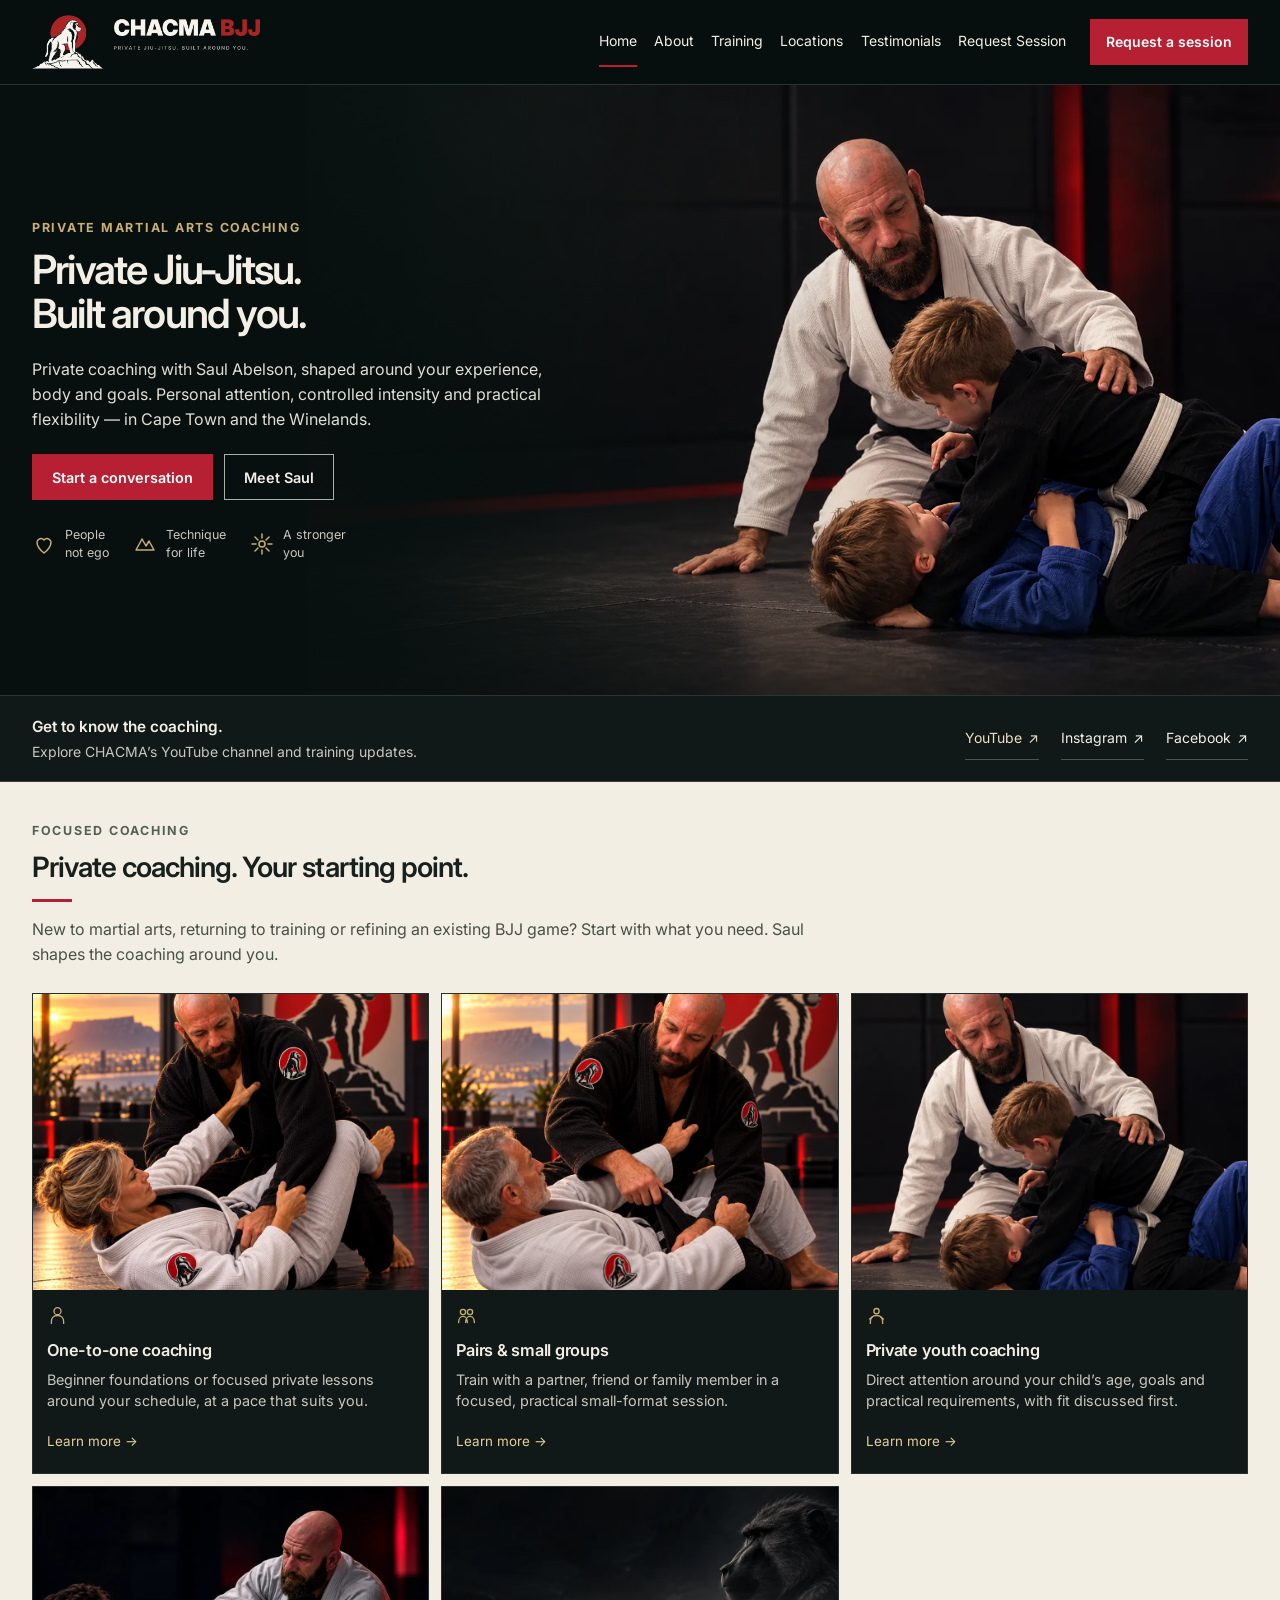
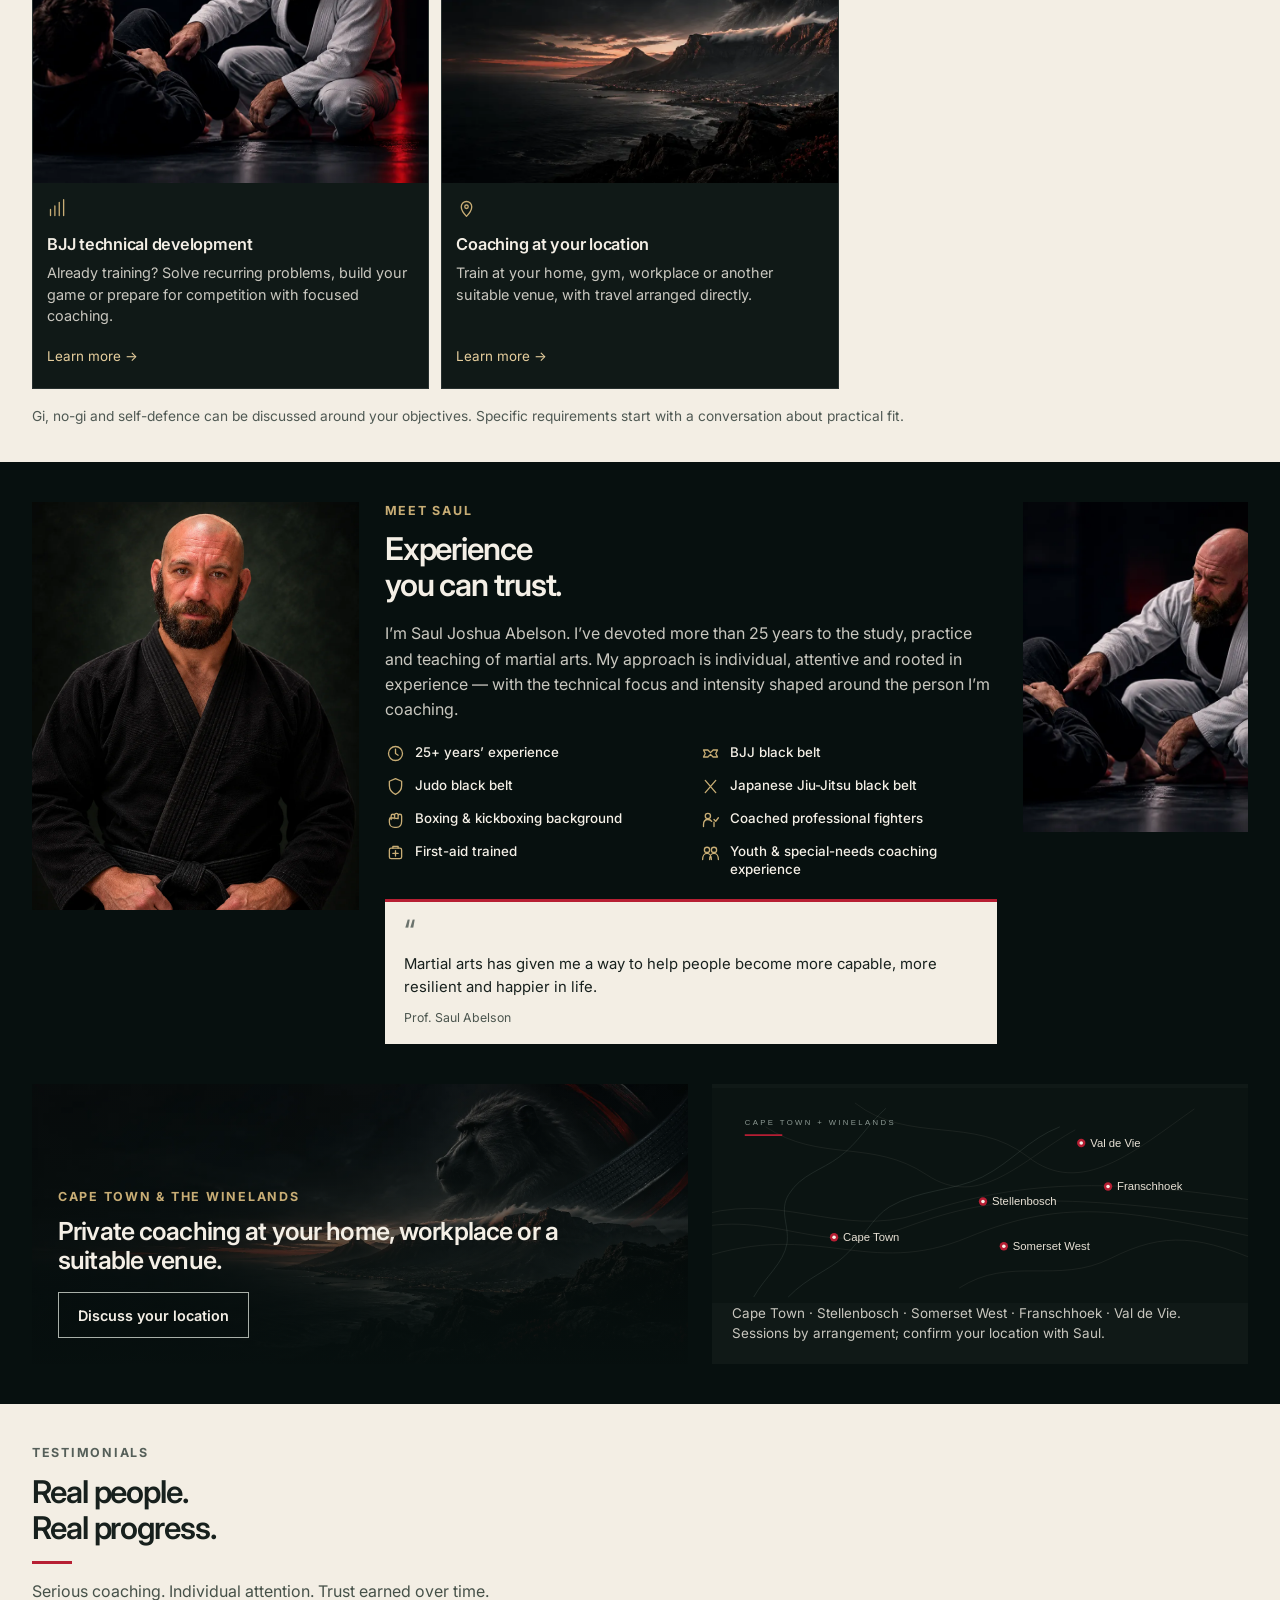
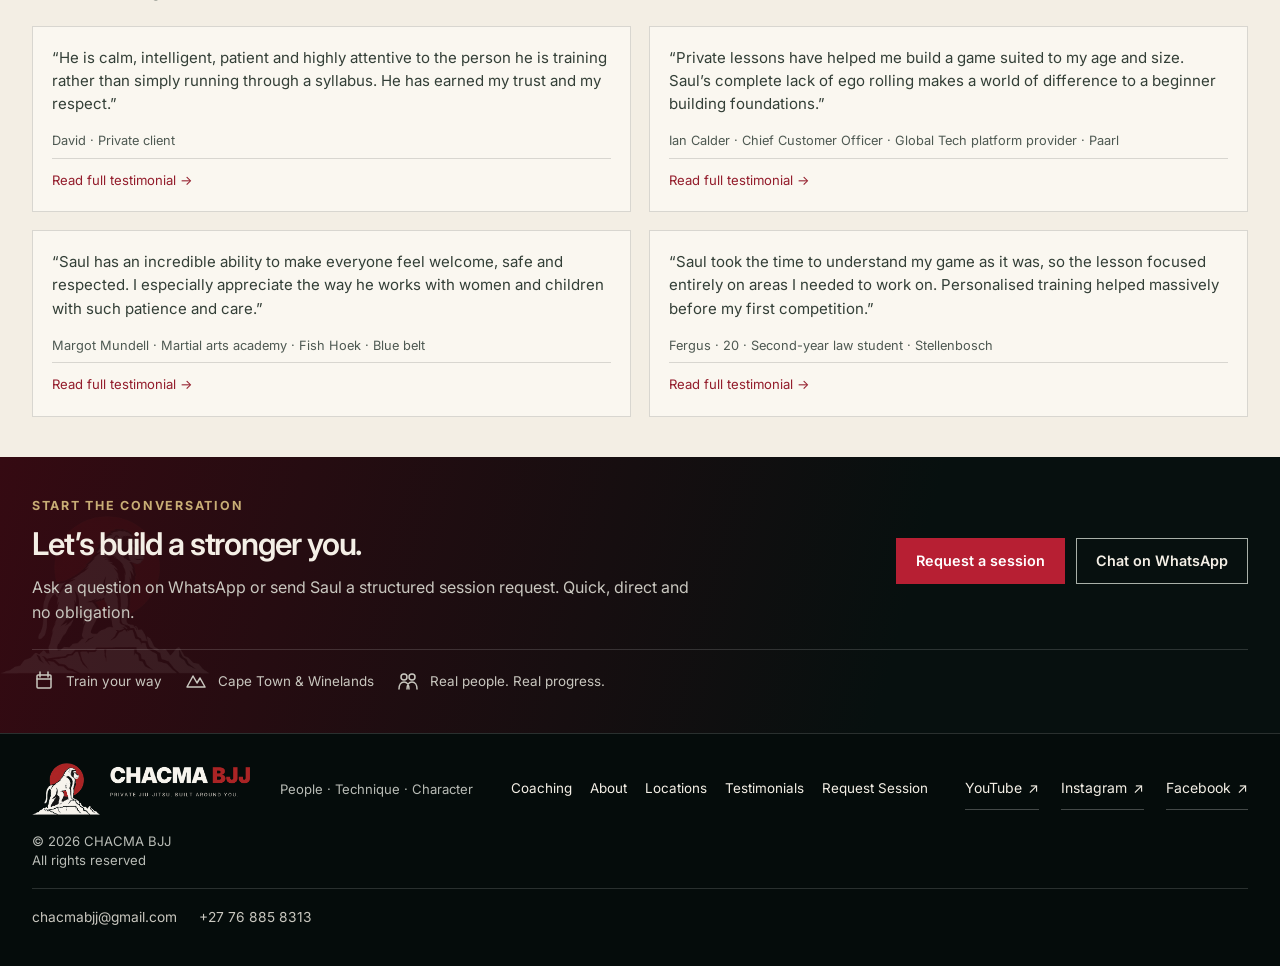
==== commit 4cdf605b: "Add files via upload" ====
--- a/index.html
+++ b/index.html
@@ -1,332 +1,74 @@
 <!DOCTYPE html>
-
 <html lang="en-ZA">
-<head><meta charset="utf-8"/>
+<head>
+<meta charset="utf-8"/>
 <!-- Google tag (gtag.js) -->
-<script async="" src="https://www.googletagmanager.com/gtag/js?id=G-R0LVV5Y407"></script>
-<script>window.dataLayer = window.dataLayer || [];
-function gtag(){dataLayer.push(arguments);}
-// Retain campaign attribution without passing arbitrary query fields to GA4.
-const analyticsUrl = new URL(location.origin + location.pathname);
-const incomingParams = new URLSearchParams(location.search);
-for (const key of ['utm_source','utm_medium','utm_campaign','utm_id','utm_term','utm_content','gclid','dclid','gbraid','wbraid']) {
-  const value = incomingParams.get(key);
-  if (value && value.length <= 200) analyticsUrl.searchParams.set(key, value);
-}
-gtag('js', new Date());
-gtag('config', 'G-R0LVV5Y407', {page_location: analyticsUrl.href});</script>
+<script async src="https://www.googletagmanager.com/gtag/js?id=G-R0LVV5Y407"></script>
+<script>window.dataLayer=window.dataLayer||[];function gtag(){dataLayer.push(arguments);}const analyticsUrl=new URL(location.origin+location.pathname);const incomingParams=new URLSearchParams(location.search);for(const key of ['utm_source','utm_medium','utm_campaign','utm_id','utm_term','utm_content','gclid','dclid','gbraid','wbraid']){const value=incomingParams.get(key);if(value&&value.length<=200)analyticsUrl.searchParams.set(key,value);}gtag('js',new Date());gtag('config','G-R0LVV5Y407',{page_location:analyticsUrl.href});</script>
 <meta content="width=device-width, initial-scale=1" name="viewport"/>
 <meta content="#07100f" name="theme-color"/>
 <meta content="Private Jiu-Jitsu and martial arts coaching with Saul Abelson in Cape Town and the Winelands. Beginner foundations, technical BJJ and mobile private lessons." name="description"/>
+<title>Private BJJ &amp; Jiu-Jitsu Coaching Cape Town | CHACMA BJJ</title>
+<link href="assets/icons/favicon-32.png" rel="icon" sizes="32x32" type="image/png"/>
+<link href="assets/icons/apple-touch-icon.png" rel="apple-touch-icon" sizes="180x180"/>
+<link href="site.webmanifest" rel="manifest"/>
+<link crossorigin href="https://fonts.gstatic.com" rel="preconnect"/>
+<link href="https://fonts.googleapis.com/css2?family=Inter:wght@400;500;600;700&amp;display=swap" rel="stylesheet"/>
+<link href="styles.css" rel="stylesheet"/>
+<script defer src="script.js"></script>
+<link href="https://www.chacmabjj.co.za/" rel="canonical"/>
 <meta content="Private BJJ &amp; Jiu-Jitsu Coaching Cape Town | CHACMA BJJ" property="og:title"/>
 <meta content="Private Jiu-Jitsu and martial arts coaching with Saul Abelson in Cape Town and the Winelands. Beginner foundations, technical BJJ and mobile private lessons." property="og:description"/>
-<meta content="website" property="og:type"/>
-<title>Private BJJ &amp; Jiu-Jitsu Coaching Cape Town | CHACMA BJJ</title>
-<link href="assets/icons/favicon-32.png" rel="icon" sizes="32x32" type="image/png"/>
-<link href="site.webmanifest" rel="manifest"/>
-<link crossorigin="" href="https://fonts.gstatic.com" rel="preconnect"/>
-<link href="styles.css" rel="stylesheet"/>
-<script defer="" src="script.js"></script>
-<link href="https://www.chacmabjj.co.za/" rel="canonical"/>
-<link href="assets/icons/apple-touch-icon.png" rel="apple-touch-icon" sizes="180x180"/>
-<meta content="https://www.chacmabjj.co.za/" property="og:url"/><meta content="CHACMA BJJ" property="og:site_name"/><meta content="en_ZA" property="og:locale"/>
+<meta content="website" property="og:type"/><meta content="https://www.chacmabjj.co.za/" property="og:url"/><meta content="CHACMA BJJ" property="og:site_name"/><meta content="en_ZA" property="og:locale"/>
 <meta content="https://www.chacmabjj.co.za/assets/images/hero-coaching.webp" property="og:image"/><meta content="1672" property="og:image:width"/><meta content="941" property="og:image:height"/><meta content="Private Jiu-Jitsu coaching with individual attention" property="og:image:alt"/>
 <meta content="summary_large_image" name="twitter:card"/><meta content="Private BJJ &amp; Jiu-Jitsu Coaching Cape Town | CHACMA BJJ" name="twitter:title"/><meta content="Private Jiu-Jitsu and martial arts coaching with Saul Abelson in Cape Town and the Winelands. Beginner foundations, technical BJJ and mobile private lessons." name="twitter:description"/><meta content="https://www.chacmabjj.co.za/assets/images/hero-coaching.webp" name="twitter:image"/>
 <script type="application/ld+json">{
-  "@context": "https://schema.org",
-  "@graph": [
-    {
-      "@type": "Organization",
-      "@id": "https://www.chacmabjj.co.za/#business",
-      "name": "CHACMA BJJ",
-      "url": "https://www.chacmabjj.co.za/",
-      "logo": "https://www.chacmabjj.co.za/assets/icons/favicon.png",
-      "email": "chacmabjj@gmail.com",
-      "telephone": "+27768858313",
-      "founder": {
-        "@id": "https://www.chacmabjj.co.za/#saul"
-      },
-      "sameAs": [
-        "https://www.youtube.com/channel/UCFfan4FD1CbwkIuFp4QQ4sw",
-        "https://www.instagram.com/chacmabjj/",
-        "https://www.facebook.com/profile.php?id=61593930403911"
-      ]
-    },
-    {
-      "@type": "Person",
-      "@id": "https://www.chacmabjj.co.za/#saul",
-      "name": "Saul Joshua Abelson",
-      "alternateName": "Saul Abelson",
-      "jobTitle": "Private Jiu-Jitsu coach",
-      "worksFor": {
-        "@id": "https://www.chacmabjj.co.za/#business"
-      },
-      "url": "https://www.chacmabjj.co.za/#about"
-    },
-    {
-      "@type": "Service",
-      "@id": "https://www.chacmabjj.co.za/#coaching",
-      "name": "Private Jiu-Jitsu and martial arts coaching",
-      "serviceType": [
-        "Private BJJ coaching",
-        "Beginner Jiu-Jitsu",
-        "BJJ technical development",
-        "Private youth coaching",
-        "Mobile martial arts coaching"
-      ],
-      "provider": {
-        "@id": "https://www.chacmabjj.co.za/#business"
-      },
-      "areaServed": [
-        {
-          "@type": "City",
-          "name": "Cape Town"
-        },
-        {
-          "@type": "Place",
-          "name": "Cape Winelands"
-        }
-      ],
-      "url": "https://www.chacmabjj.co.za/#training",
-      "description": "Private and small-group coaching with Saul Abelson. Sessions and suitable locations agreed directly."
-    },
-    {
-      "@type": "WebSite",
-      "@id": "https://www.chacmabjj.co.za/#website",
-      "url": "https://www.chacmabjj.co.za/",
-      "name": "CHACMA BJJ",
-      "publisher": {
-        "@id": "https://www.chacmabjj.co.za/#business"
-      },
-      "inLanguage": "en-ZA"
-    }
+  "@context":"https://schema.org","@graph":[
+    {"@type":"Organization","@id":"https://www.chacmabjj.co.za/#business","name":"CHACMA BJJ","url":"https://www.chacmabjj.co.za/","logo":"https://www.chacmabjj.co.za/assets/icons/favicon.png","email":"chacmabjj@gmail.com","telephone":"+27768858313","founder":{"@id":"https://www.chacmabjj.co.za/#saul"},"sameAs":["https://www.youtube.com/channel/UCFfan4FD1CbwkIuFp4QQ4sw","https://www.instagram.com/chacmabjj/","https://www.facebook.com/profile.php?id=61593930403911"]},
+    {"@type":"Person","@id":"https://www.chacmabjj.co.za/#saul","name":"Saul Joshua Abelson","alternateName":"Saul Abelson","jobTitle":"Private Jiu-Jitsu coach","worksFor":{"@id":"https://www.chacmabjj.co.za/#business"},"url":"https://www.chacmabjj.co.za/#about"},
+    {"@type":"Service","@id":"https://www.chacmabjj.co.za/#coaching","name":"Private Jiu-Jitsu and martial arts coaching","serviceType":["Private BJJ coaching","Beginner Jiu-Jitsu","BJJ technical development","Private youth coaching","Mobile martial arts coaching"],"provider":{"@id":"https://www.chacmabjj.co.za/#business"},"areaServed":[{"@type":"City","name":"Cape Town"},{"@type":"Place","name":"Cape Winelands"}],"url":"https://www.chacmabjj.co.za/#training","description":"Private and small-group coaching with Saul Abelson. Sessions and suitable locations agreed directly."},
+    {"@type":"WebSite","@id":"https://www.chacmabjj.co.za/#website","url":"https://www.chacmabjj.co.za/","name":"CHACMA BJJ","publisher":{"@id":"https://www.chacmabjj.co.za/#business"},"inLanguage":"en-ZA"}
   ]
-}</script><link as="font" crossorigin="" href="assets/fonts/inter-400.woff2" rel="preload" type="font/woff2"/></head>
+}</script>
+</head>
 <body>
 <a class="skip-link" href="#main">Skip to content</a>
-<header class="site-header" data-header="">
-<div class="shell header-inner">
-<a aria-label="CHACMA BJJ home" class="brand" href="#top">
-<img alt="CHACMA BJJ – Private Jiu-Jitsu. Built around you." class="brand-logo" decoding="async" height="260" src="assets/images/logo-horizontal.webp" width="840"/>
-</a>
-<button aria-controls="nav" aria-expanded="false" class="menu-toggle" data-menu-toggle="" type="button">
-<span></span><span></span><span></span><span class="sr-only">Toggle navigation</span>
-</button>
-<nav aria-label="Primary" class="nav" data-nav="" id="nav">
-<a aria-current="page" href="#top">Home</a>
-<a href="#about">About</a>
-<a href="#training">Training</a>
-<a href="#locations">Locations</a>
-<a href="#testimonials">Testimonials</a>
-<a href="request-session.html">Request Session</a>
-</nav>
-<div class="header-actions">
-<a class="button button-small" href="request-session.html">Request a session</a>
+<header class="site-header" data-header><div class="shell header-inner">
+<a aria-label="CHACMA BJJ home" class="brand" href="#top"><img alt="CHACMA BJJ – Private Jiu-Jitsu. Built around you." class="brand-logo" decoding="async" height="199" src="assets/images/logo-horizontal.webp" width="840"/></a>
+<button aria-controls="nav" aria-expanded="false" class="menu-toggle" data-menu-toggle type="button"><span></span><span></span><span></span><span class="sr-only">Toggle navigation</span></button>
+<nav aria-label="Primary" class="nav" data-nav id="nav"><a aria-current="page" href="#top">Home</a><a href="#about">About</a><a href="#training">Training</a><a href="#locations">Locations</a><a href="#testimonials">Testimonials</a><a href="request-session.html">Request Session</a></nav>
+<div class="header-actions"><a class="button button-small" href="request-session.html">Request a session</a></div>
+</div></header>
+<main id="main">
+<section aria-labelledby="hero-title" class="hero section-dark" id="top"><div class="hero-stage"><div class="hero-media"><img alt="Saul guiding two children through a Jiu-Jitsu training interaction." decoding="async" fetchpriority="high" height="941" src="assets/images/hero-coaching.webp" width="1672"/></div><div aria-hidden="true" class="hero-shade"></div><div class="shell hero-inner"><div class="hero-copy">
+<p class="eyebrow eyebrow-warm">Private martial arts coaching</p><h1 id="hero-title"><span>Private Jiu-Jitsu.</span><span>Built around you.</span></h1><p class="hero-lede">Private coaching with Saul Abelson, shaped around your experience, body and goals. Personal attention, controlled intensity and practical flexibility — in Cape Town and the Winelands.</p>
+<div class="hero-actions"><a class="button" href="request-session.html">Start a conversation</a><a class="button button-ghost" href="#about">Meet Saul</a></div>
+<div aria-label="CHACMA coaching principles" class="hero-values"><div><svg aria-hidden="true" focusable="false" viewBox="0 0 24 24"><path d="M12 21c-4-3-7-7-7-11a4 4 0 0 1 7-2 4 4 0 0 1 7 2c0 4-3 8-7 11Z"></path></svg><span>People<br/>not ego</span></div><div><svg aria-hidden="true" focusable="false" viewBox="0 0 24 24"><path d="M3 18 9 7l4 7 3-5 5 9H3Z"></path></svg><span>Technique<br/>for life</span></div><div><svg aria-hidden="true" focusable="false" viewBox="0 0 24 24"><circle cx="12" cy="12" r="3"></circle><path d="M12 2v4M12 18v4M2 12h4M18 12h4M5 5l3 3M16 16l3 3M19 5l-3 3M8 16l-3 3"></path></svg><span>A stronger<br/>you</span></div></div>
+</div></div></div></section>
+<section aria-label="Explore Saul’s coaching" class="authority-strip"><div class="shell authority-inner"><div><strong>Get to know the coaching.</strong><p>Explore CHACMA’s YouTube channel and training updates.</p></div><nav aria-label="CHACMA social channels" class="authority-links"><a aria-label="CHACMA BJJ on YouTube (opens in a new tab)" href="https://www.youtube.com/channel/UCFfan4FD1CbwkIuFp4QQ4sw" rel="noopener noreferrer" target="_blank">YouTube<span aria-hidden="true"> ↗</span></a><a aria-label="CHACMA BJJ on Instagram (opens in a new tab)" href="https://www.instagram.com/chacmabjj/" rel="noopener noreferrer" target="_blank">Instagram<span aria-hidden="true"> ↗</span></a><a aria-label="CHACMA BJJ on Facebook (opens in a new tab)" href="https://www.facebook.com/profile.php?id=61593930403911" rel="noopener noreferrer" target="_blank">Facebook<span aria-hidden="true"> ↗</span></a></nav></div></section>
+<section aria-labelledby="training-title" class="coaching section-light" id="training"><div class="shell coaching-grid"><div class="coaching-intro"><p class="eyebrow">Focused coaching</p><h2 id="training-title">Private coaching. Your starting point.</h2><span class="red-rule"></span><p>New to martial arts, returning to training or refining an existing BJJ game? Start with what you need. Saul shapes the coaching around you.</p><div class="coach-role">Professor Saul Abelson<br/>Founder &amp; head coach</div></div><div class="coaching-cards">
+<article class="coaching-card"><div class="card-image"><img alt="Professor Saul Abelson coaching a private Jiu-Jitsu student." decoding="async" height="720" loading="lazy" src="assets/images/service-one.webp" width="960"/></div><div class="card-body"><div class="card-icon"><svg aria-hidden="true" focusable="false" viewBox="0 0 24 24"><circle cx="12" cy="7" r="4"></circle><path d="M5 21v-2c0-4 2.6-7 7-7s7 3 7 7v2"></path></svg></div><h3>One-to-one coaching</h3><p>Beginner foundations or focused private lessons around your schedule, at a pace that suits you.</p><a aria-label="Discuss one-to-one Jiu-Jitsu coaching with Saul on WhatsApp (opens in a new tab)" data-whatsapp-topic="one-to-one Jiu-Jitsu coaching" href="https://wa.me/27768858313?text=Hi%20Saul%2C%20I%20would%20like%20to%20discuss%20one-to-one%20Jiu-Jitsu%20coaching." rel="noopener noreferrer" target="_blank">Learn more →</a></div></article>
+<article class="coaching-card"><div class="card-image"><img alt="Private Jiu-Jitsu coaching adapted to an adult student." decoding="async" height="720" loading="lazy" src="assets/images/service-pairs.webp" width="960"/></div><div class="card-body"><div class="card-icon"><svg aria-hidden="true" focusable="false" viewBox="0 0 24 24"><circle cx="8" cy="8" r="3"></circle><circle cx="16" cy="8" r="3"></circle><path d="M3 20c0-4 2-7 5-7s5 3 5 7M11 20c0-4 2-7 5-7s5 3 5 7"></path></svg></div><h3>Pairs &amp; small groups</h3><p>Train with a partner, friend or family member in a focused, practical small-format session.</p><a aria-label="Discuss private pairs or small-group Jiu-Jitsu coaching with Saul on WhatsApp (opens in a new tab)" data-whatsapp-topic="private pairs or small-group Jiu-Jitsu coaching" href="https://wa.me/27768858313?text=Hi%20Saul%2C%20I%20would%20like%20to%20discuss%20private%20pairs%20or%20small-group%20Jiu-Jitsu%20coaching." rel="noopener noreferrer" target="_blank">Learn more →</a></div></article>
+<article class="coaching-card"><div class="card-image"><img alt="Saul coaching an inclusive youth Jiu-Jitsu session." decoding="async" height="720" loading="lazy" src="assets/images/service-youth.webp" width="960"/></div><div class="card-body"><div class="card-icon"><svg aria-hidden="true" focusable="false" viewBox="0 0 24 24"><circle cx="12" cy="7" r="3"></circle><path d="M5 21v-2c0-4 2.5-7 7-7s7 3 7 7v2"></path><path d="M7 14l-3 2M17 14l3 2"></path></svg></div><h3>Private youth coaching</h3><p>Direct attention around your child’s age, goals and practical requirements, with fit discussed first.</p><a aria-label="Discuss youth Jiu-Jitsu coaching with Saul on WhatsApp (opens in a new tab)" data-whatsapp-topic="youth Jiu-Jitsu coaching" href="https://wa.me/27768858313?text=Hi%20Saul%2C%20I%20would%20like%20to%20discuss%20youth%20Jiu-Jitsu%20coaching." rel="noopener noreferrer" target="_blank">Learn more →</a></div></article>
+<article class="coaching-card"><div class="card-image"><img alt="Advanced Brazilian Jiu-Jitsu training under controlled lighting." decoding="async" height="720" loading="lazy" src="assets/images/service-performance.webp" width="1080"/></div><div class="card-body"><div class="card-icon"><svg aria-hidden="true" focusable="false" viewBox="0 0 24 24"><path d="M4 20V13M9 20V9M14 20V5M19 20V2"></path></svg></div><h3>BJJ technical development</h3><p>Already training? Solve recurring problems, build your game or prepare for competition with focused coaching.</p><a aria-label="Discuss competition and performance coaching with Saul on WhatsApp (opens in a new tab)" data-whatsapp-topic="competition and performance coaching" href="https://wa.me/27768858313?text=Hi%20Saul%2C%20I%20would%20like%20to%20discuss%20competition%20and%20performance%20coaching." rel="noopener noreferrer" target="_blank">Learn more →</a></div></article>
+<article class="coaching-card"><div class="card-image"><img alt="Western Cape mountain landscape representing mobile coaching across Cape Town and the Winelands." decoding="async" height="720" loading="lazy" src="assets/images/service-mobile.webp" width="1200"/></div><div class="card-body"><div class="card-icon"><svg aria-hidden="true" focusable="false" viewBox="0 0 24 24"><path d="M12 21s6-6.2 6-11a6 6 0 1 0-12 0c0 4.8 6 11 6 11Z"></path><circle cx="12" cy="10" r="2"></circle></svg></div><h3>Coaching at your location</h3><p>Train at your home, gym, workplace or another suitable venue, with travel arranged directly.</p><a aria-label="Discuss mobile Jiu-Jitsu coaching at my location with Saul on WhatsApp (opens in a new tab)" data-whatsapp-topic="mobile Jiu-Jitsu coaching at my location" href="https://wa.me/27768858313?text=Hi%20Saul%2C%20I%20would%20like%20to%20discuss%20mobile%20Jiu-Jitsu%20coaching%20at%20my%20location." rel="noopener noreferrer" target="_blank">Learn more →</a></div></article>
+</div></div><div class="shell coaching-footnote">Gi, no-gi and self-defence can be discussed around your objectives. Specific requirements start with a conversation about practical fit.</div></section>
+<section aria-labelledby="about-title" class="about section-dark" id="about"><div class="shell about-grid"><div class="about-portrait"><img alt="Professor Saul Abelson in a black Brazilian Jiu-Jitsu gi." decoding="async" height="1250" loading="lazy" src="assets/images/saul-portrait.webp" width="1000"/></div><div class="about-copy"><p class="eyebrow eyebrow-warm">Meet Saul</p><h2 id="about-title">Experience<br/>you can trust.</h2><p>I’m Saul Joshua Abelson. I’ve devoted more than 25 years to the study, practice and teaching of martial arts. My approach is individual, attentive and rooted in experience — with the technical focus and intensity shaped around the person I’m coaching.</p><div class="about-facts">
+<span><svg aria-hidden="true" focusable="false" viewBox="0 0 24 24"><circle cx="12" cy="12" r="8"></circle><path d="M12 7v5l3 2"></path></svg><b>25+ years’ experience</b></span><span><svg aria-hidden="true" focusable="false" viewBox="0 0 24 24"><path d="M4 8h5l3 3 3-3h5l-2 4 2 4h-5l-3-3-3 3H4l2-4-2-4Z"></path></svg><b>BJJ black belt</b></span><span><svg aria-hidden="true" focusable="false" viewBox="0 0 24 24"><path d="M12 3 19 6v5c0 5-3 8-7 10-4-2-7-5-7-10V6l7-3Z"></path></svg><b>Judo black belt</b></span><span><svg aria-hidden="true" focusable="false" viewBox="0 0 24 24"><path d="M6 5l12 14M18 5 6 19"></path></svg><b>Japanese Jiu-Jitsu black belt</b></span><span><svg aria-hidden="true" focusable="false" viewBox="0 0 24 24"><path d="M7 12V8a2 2 0 0 1 4 0v3M11 11V7a2 2 0 0 1 4 0v4M15 11V8a2 2 0 0 1 4 0v6c0 4-2 7-6 7h-2c-3 0-6-2-6-6v-3a2 2 0 0 1 2-2Z"></path></svg><b>Boxing &amp; kickboxing background</b></span><span><svg aria-hidden="true" focusable="false" viewBox="0 0 24 24"><circle cx="9" cy="8" r="3"></circle><path d="M4 20v-2c0-4 2-6 5-6 2 0 3.6.8 4.4 2.2M16 12l2 2 3-4M16 20v-5"></path></svg><b>Coached professional fighters</b></span><span><svg aria-hidden="true" focusable="false" viewBox="0 0 24 24"><rect height="12" rx="2" width="14" x="5" y="7"></rect><path d="M9 7V5h6v2M12 10v6M9 13h6"></path></svg><b>First-aid trained</b></span><span><svg aria-hidden="true" focusable="false" viewBox="0 0 24 24"><circle cx="8" cy="9" r="3"></circle><circle cx="16" cy="9" r="3"></circle><path d="M3 20c0-4 2-7 5-7s5 3 5 7M11 20c0-4 2-7 5-7s5 3 5 7"></path></svg><b>Youth &amp; special-needs coaching experience</b></span>
+</div><div class="about-quote"><div class="quote-card"><div class="quote-mark">“</div><p>Martial arts has given me a way to help people become more capable, more resilient and happier in life.</p><footer>Prof. Saul Abelson</footer></div></div></div><div class="about-training"><img alt="Saul teaching Brazilian Jiu-Jitsu during a private training session." decoding="async" height="720" loading="lazy" src="assets/images/saul-training.webp" width="1080"/></div></div></section>
+<section aria-labelledby="locations-title" class="locations section-dark" id="locations"><div class="shell locations-grid"><div class="locations-landscape"><img alt="Western Cape mountains and coastline." decoding="async" height="771" loading="lazy" src="assets/images/cape-landscape.webp" width="1800"/><div class="locations-overlay"><p class="eyebrow eyebrow-warm">Cape Town &amp; the Winelands</p><h2 id="locations-title">Private coaching at your home, workplace or a suitable venue.</h2><a class="button button-gold" href="request-session.html">Discuss your location</a></div></div><div class="map-panel"><img alt="Service-area map showing Cape Town, Stellenbosch, Somerset West, Franschhoek and Val de Vie." decoding="async" height="360" loading="lazy" src="assets/images/location-map.svg" width="900"/><p class="map-caption">Cape Town · Stellenbosch · Somerset West · Franschhoek · Val de Vie. Sessions by arrangement; confirm your location with Saul.</p></div></div></section>
+<section aria-labelledby="testimonials-title" class="testimonials section-light" id="testimonials"><div class="shell testimonial-grid"><div class="testimonial-heading"><p class="eyebrow">Testimonials</p><h2 id="testimonials-title">Real people.<br/>Real progress.</h2><span class="red-rule"></span><p>Serious coaching. Individual attention. Trust earned over time.</p></div>
+<blockquote class="testimonial-card"><p>“He is calm, intelligent, patient and highly attentive to the person he is training rather than simply running through a syllabus. He has earned my trust and my respect.”</p><footer>David · Private client</footer><button class="testimonial-read" data-testimonial-open="testimonial-david" type="button">Read full testimonial →</button></blockquote>
+<blockquote class="testimonial-card"><p>“Private lessons have helped me build a game suited to my age and size. Saul’s complete lack of ego rolling makes a world of difference to a beginner building foundations.”</p><footer>Ian Calder · Chief Customer Officer · Global Tech platform provider · Paarl</footer><button class="testimonial-read" data-testimonial-open="testimonial-ian" type="button">Read full testimonial →</button></blockquote>
+<blockquote class="testimonial-card"><p>“Saul has an incredible ability to make everyone feel welcome, safe and respected. I especially appreciate the way he works with women and children with such patience and care.”</p><footer>Margot Mundell · Martial arts academy · Fish Hoek · Blue belt</footer><button class="testimonial-read" data-testimonial-open="testimonial-margot" type="button">Read full testimonial →</button></blockquote>
+<blockquote class="testimonial-card"><p>“Saul took the time to understand my game as it was, so the lesson focused entirely on areas I needed to work on. Personalised training helped massively before my first competition.”</p><footer>Fergus · 20 · Second-year law student · Stellenbosch</footer><button class="testimonial-read" data-testimonial-open="testimonial-fergus" type="button">Read full testimonial →</button></blockquote>
 </div>
-</div>
-</header>
-<main id="main">
-<section aria-labelledby="hero-title" class="hero section-dark" id="top"><div class="hero-stage"><div class="hero-media"><img alt="Saul guiding two children through a Jiu-Jitsu training interaction." decoding="async" fetchpriority="high" height="941" src="assets/images/hero-coaching.webp" width="1672"/></div><div aria-hidden="true" class="hero-shade"></div><div class="shell hero-inner">
-<div class="hero-copy">
-<p class="eyebrow eyebrow-warm">Private martial arts coaching</p>
-<h1 id="hero-title"><span>Private Jiu-Jitsu.</span><span>Built around you.</span></h1>
-<p class="hero-lede">Private coaching with Saul Abelson, shaped around your experience, body and goals. Personal attention, controlled intensity and practical flexibility — in Cape Town and the Winelands.</p>
-<div class="hero-actions">
-<a class="button" href="request-session.html">Start a conversation</a>
-<a class="button button-ghost" href="#about">Meet Saul</a>
-</div>
-<div aria-label="CHACMA coaching principles" class="hero-values">
-<div><svg aria-hidden="true" focusable="false" viewbox="0 0 24 24"><path d="M12 21c-4-3-7-7-7-11a4 4 0 0 1 7-2 4 4 0 0 1 7 2c0 4-3 8-7 11Z"></path></svg><span>People<br/>not ego</span></div>
-<div><svg aria-hidden="true" focusable="false" viewbox="0 0 24 24"><path d="M3 18 9 7l4 7 3-5 5 9H3Z"></path></svg><span>Technique<br/>for life</span></div>
-<div><svg aria-hidden="true" focusable="false" viewbox="0 0 24 24"><circle cx="12" cy="12" r="3"></circle><path d="M12 2v4M12 18v4M2 12h4M18 12h4M5 5l3 3M16 16l3 3M19 5l-3 3M8 16l-3 3"></path></svg><span>A stronger<br/>you</span></div>
-</div>
-</div>
-</div></div>
-</section><section aria-label="Explore Saul’s coaching" class="authority-strip"><div class="shell authority-inner"><div><strong>Get to know the coaching.</strong><p>Explore CHACMA’s YouTube channel and training updates.</p></div><nav aria-label="CHACMA social channels" class="authority-links"><a aria-label="CHACMA BJJ on YouTube (opens in a new tab)" href="https://www.youtube.com/channel/UCFfan4FD1CbwkIuFp4QQ4sw" rel="noopener noreferrer" target="_blank">YouTube<span aria-hidden="true"> ↗</span></a><a aria-label="CHACMA BJJ on Instagram (opens in a new tab)" href="https://www.instagram.com/chacmabjj/" rel="noopener noreferrer" target="_blank">Instagram<span aria-hidden="true"> ↗</span></a><a aria-label="CHACMA BJJ on Facebook (opens in a new tab)" href="https://www.facebook.com/profile.php?id=61593930403911" rel="noopener noreferrer" target="_blank">Facebook<span aria-hidden="true"> ↗</span></a></nav></div></section>
-<section aria-labelledby="training-title" class="coaching section-light" id="training">
-<div class="shell coaching-grid">
-<div class="coaching-intro">
-<p class="eyebrow">Focused coaching</p>
-<h2 id="training-title">Private coaching. Your starting point.</h2>
-<span class="red-rule"></span>
-<p>New to martial arts, returning to training or refining an existing BJJ game? Start with what you need. Saul shapes the coaching around you.</p>
-<div class="coach-role">Professor Saul Abelson<br/>Founder &amp; head coach</div>
-</div>
-<div class="coaching-cards">
-<article class="coaching-card">
-<div class="card-image"><img alt="Professor Saul Abelson coaching a private Jiu-Jitsu student." decoding="async" height="840" loading="lazy" src="assets/images/service-one.webp" width="840"/></div>
-<div class="card-body"><div class="card-icon"><svg aria-hidden="true" focusable="false" viewbox="0 0 24 24"><circle cx="12" cy="7" r="4"></circle><path d="M5 21v-2c0-4 2.6-7 7-7s7 3 7 7v2"></path></svg></div><h3>One-to-one coaching</h3><p>Beginner Jiu-Jitsu foundations or focused private lessons around your schedule. Set a pace that suits you, including when returning to training.</p><a aria-label="Discuss one-to-one Jiu-Jitsu coaching with Saul on WhatsApp (opens in a new tab)" data-whatsapp-topic="one-to-one Jiu-Jitsu coaching" href="https://wa.me/27768858313?text=Hi%20Saul%2C%20I%20would%20like%20to%20discuss%20one-to-one%20Jiu-Jitsu%20coaching." rel="noopener noreferrer" target="_blank">Learn more →</a></div>
-</article>
-<article class="coaching-card">
-<div class="card-image"><img alt="Private Jiu-Jitsu coaching adapted to an adult student." decoding="async" height="840" loading="lazy" src="assets/images/service-pairs.webp" width="840"/></div>
-<div class="card-body"><div class="card-icon"><svg aria-hidden="true" focusable="false" viewbox="0 0 24 24"><circle cx="8" cy="8" r="3"></circle><circle cx="16" cy="8" r="3"></circle><path d="M3 20c0-4 2-7 5-7s5 3 5 7M11 20c0-4 2-7 5-7s5 3 5 7"></path></svg></div><h3>Pairs &amp; small groups</h3><p>Train with a partner, friend or family member in a focused, practical and enjoyable format.</p><a aria-label="Discuss private pairs or small-group Jiu-Jitsu coaching with Saul on WhatsApp (opens in a new tab)" data-whatsapp-topic="private pairs or small-group Jiu-Jitsu coaching" href="https://wa.me/27768858313?text=Hi%20Saul%2C%20I%20would%20like%20to%20discuss%20private%20pairs%20or%20small-group%20Jiu-Jitsu%20coaching." rel="noopener noreferrer" target="_blank">Learn more →</a></div>
-</article>
-<article class="coaching-card">
-<div class="card-image"><img alt="Saul coaching an inclusive youth Jiu-Jitsu session." decoding="async" height="840" loading="lazy" src="assets/images/service-youth.webp" width="840"/></div>
-<div class="card-body"><div class="card-icon"><svg aria-hidden="true" focusable="false" viewbox="0 0 24 24"><circle cx="12" cy="7" r="3"></circle><path d="M5 21v-2c0-4 2.5-7 7-7s7 3 7 7v2"></path><path d="M7 14l-3 2M17 14l3 2"></path></svg></div><h3>Private youth coaching</h3><p>Individual attention for your child. Discuss their age, goals and any specific requirements with Saul so he can assess a suitable approach.</p><a aria-label="Discuss youth Jiu-Jitsu coaching with Saul on WhatsApp (opens in a new tab)" data-whatsapp-topic="youth Jiu-Jitsu coaching" href="https://wa.me/27768858313?text=Hi%20Saul%2C%20I%20would%20like%20to%20discuss%20youth%20Jiu-Jitsu%20coaching." rel="noopener noreferrer" target="_blank">Learn more →</a></div>
-</article>
-<article class="coaching-card">
-<div class="card-image"><img alt="Advanced Brazilian Jiu-Jitsu training under controlled lighting." decoding="async" height="718" loading="lazy" src="assets/images/service-performance.webp" width="1080"/></div>
-<div class="card-body"><div class="card-icon"><svg aria-hidden="true" focusable="false" viewbox="0 0 24 24"><path d="M4 20V13M9 20V9M14 20V5M19 20V2"></path></svg></div><h3>BJJ technical development</h3><p>Already training? Work on a recurring problem, build your game or prepare for competition with focused technical coaching.</p><a aria-label="Discuss competition and performance coaching with Saul on WhatsApp (opens in a new tab)" data-whatsapp-topic="competition and performance coaching" href="https://wa.me/27768858313?text=Hi%20Saul%2C%20I%20would%20like%20to%20discuss%20competition%20and%20performance%20coaching." rel="noopener noreferrer" target="_blank">Learn more →</a></div>
-</article>
-<article class="coaching-card">
-<div class="card-image"><img alt="Western Cape mountain landscape representing mobile coaching across Cape Town and the Winelands." decoding="async" height="686" loading="lazy" src="assets/images/service-mobile.webp" width="1600"/></div>
-<div class="card-body"><div class="card-icon"><svg aria-hidden="true" focusable="false" viewbox="0 0 24 24"><path d="M12 21s6-6.2 6-11a6 6 0 1 0-12 0c0 4.8 6 11 6 11Z"></path><circle cx="12" cy="10" r="2"></circle></svg></div><h3>Coaching at your location</h3><p>Mobile martial arts coaching at your home, gym, workplace or another suitable venue. Location and travel arrangements agreed directly.</p><a aria-label="Discuss mobile Jiu-Jitsu coaching at my location with Saul on WhatsApp (opens in a new tab)" data-whatsapp-topic="mobile Jiu-Jitsu coaching at my location" href="https://wa.me/27768858313?text=Hi%20Saul%2C%20I%20would%20like%20to%20discuss%20mobile%20Jiu-Jitsu%20coaching%20at%20my%20location." rel="noopener noreferrer" target="_blank">Learn more →</a></div>
-</article>
-</div>
-</div>
-<div class="shell coaching-footnote">Gi, no-gi and self-defence can be discussed around your objectives. Specific requirements start with a conversation about practical fit.</div>
+<dialog aria-labelledby="testimonial-david-title" class="testimonial-dialog" id="testimonial-david"><div class="testimonial-dialog-inner"><button aria-label="Close testimonial" class="testimonial-close" data-testimonial-close type="button">×</button><p class="eyebrow">Full testimonial</p><h3 id="testimonial-david-title">David</h3><p class="testimonial-role">Private client</p><div class="testimonial-full-copy"><p>“I cannot recommend Saul strongly enough. I have trained with a lot of different people, but Saul is one of those rare coaches who understands that good training is about more than simply teaching technique.</p><p>From the outset, he was extraordinarily accommodating of my circumstances and consistently went out of his way to make training workable. At the same time, he was completely discreet. I never felt that I had to explain more than I wanted to, nor that anything discussed or observed would become anyone else's business.</p><p>He has earned my trust and my respect. Saul's gentle, polite and professional demeanour earns both naturally. He is calm, intelligent, patient and highly attentive to the person he is training rather than simply running through a syllabus.</p><p>Saul and Chacma-BJJ have provided an unusually positive training environment for me, and I am genuinely grateful for all his time, patience and expertise. For anyone looking for serious Brazilian Jiu-Jitsu instruction from someone with both competence and character, I would recommend Saul without reservation.”</p></div></div></dialog>
+<dialog aria-labelledby="testimonial-ian-title" class="testimonial-dialog" id="testimonial-ian"><div class="testimonial-dialog-inner"><button aria-label="Close testimonial" class="testimonial-close" data-testimonial-close type="button">×</button><p class="eyebrow">Full testimonial</p><h3 id="testimonial-ian-title">Ian Calder</h3><p class="testimonial-role">Chief Customer Officer · Global Tech platform provider · Paarl</p><div class="testimonial-full-copy"><p>“I've been training with Saul for approaching a year, but realized that if I wanted to make progress on building a game suited to my age and size, that private lessons would be the way to go.</p><p>His complete lack of ego rolling makes a world of difference to a beginner looking to stay motivated while building your foundations.”</p></div></div></dialog>
+<dialog aria-labelledby="testimonial-margot-title" class="testimonial-dialog" id="testimonial-margot"><div class="testimonial-dialog-inner"><button aria-label="Close testimonial" class="testimonial-close" data-testimonial-close type="button">×</button><p class="eyebrow">Full testimonial</p><h3 id="testimonial-margot-title">Margot Mundell</h3><p class="testimonial-role">Medicine woman · Runs a martial arts academy in Muizenberg · Fish Hoek · Blue belt</p><div class="testimonial-full-copy"><p>“I’ve had the pleasure of training under Professor Saul Abelson, and I can’t recommend him highly enough. He is not only a brilliant coach, but also a true gentle warrior—someone who brings strength, compassion, and professionalism to every class.</p><p>Saul has an incredible ability to make everyone feel welcome, safe, and respected. I’ve always felt completely comfortable in his classes, and I especially appreciate the way he works with women and children with such patience and care.</p><p>Every session is challenging in the best possible way, and I always walk out feeling lighter, stronger, and more positive. His great sense of humour makes the training even more enjoyable, while his knowledge and professionalism are second to none.</p><p>An exceptional coach, a wonderful person, and someone I’m genuinely grateful to have had the opportunity to train with. Highly recommended!”</p></div></div></dialog>
+<dialog aria-labelledby="testimonial-fergus-title" class="testimonial-dialog" id="testimonial-fergus"><div class="testimonial-dialog-inner"><button aria-label="Close testimonial" class="testimonial-close" data-testimonial-close type="button">×</button><p class="eyebrow">Full testimonial</p><h3 id="testimonial-fergus-title">Fergus</h3><p class="testimonial-role">20 · Second-year law student · Stellenbosch</p><div class="testimonial-full-copy"><p>“Saul is a fantastic coach. I had two sessions with him right in the week before my first competition and I couldn’t have asked for better preparation.</p><p>Saul has a personal, comfortable and comprehensive approach to teaching and the experience was incredibly informative, genuinely beyond anything I have encountered in my training thus far.</p><p>My absolute favourite part of the experience was, after asking me what I wanted to work on, Saul took the time to roll with me and understand my game as it was. This meant the lesson was entirely focused on areas that I needed to work on which was absolutely brilliant.</p><p>Was super nervous going in to my first competition. Personalised training and an amiable, principle focused coach helped massively. Would highly recommend.”</p></div></div></dialog>
 </section>
-<section aria-labelledby="about-title" class="about section-dark" id="about">
-<div class="shell about-grid">
-<div class="about-portrait">
-<img alt="Professor Saul Abelson in a black Brazilian Jiu-Jitsu gi." decoding="async" height="1249" loading="lazy" src="assets/images/saul-portrait.webp" width="1000"/>
-</div>
-<div class="about-copy">
-<p class="eyebrow eyebrow-warm">Meet Saul</p>
-<h2 id="about-title">Experience<br/>you can trust.</h2>
-<p>I’m Saul Joshua Abelson. I’ve devoted more than 25 years to the study, practice and teaching of martial arts. My approach is individual, attentive and rooted in experience — with the technical focus and intensity shaped around the person I’m coaching.</p>
-<div class="about-facts">
-<span><svg aria-hidden="true" focusable="false" viewbox="0 0 24 24"><circle cx="12" cy="12" r="8"></circle><path d="M12 7v5l3 2"></path></svg><b>25+ years’ experience</b></span>
-<span><svg aria-hidden="true" focusable="false" viewbox="0 0 24 24"><path d="M4 8h5l3 3 3-3h5l-2 4 2 4h-5l-3-3-3 3H4l2-4-2-4Z"></path></svg><b>BJJ black belt</b></span>
-<span><svg aria-hidden="true" focusable="false" viewbox="0 0 24 24"><path d="M12 3 19 6v5c0 5-3 8-7 10-4-2-7-5-7-10V6l7-3Z"></path></svg><b>Judo black belt</b></span>
-<span><svg aria-hidden="true" focusable="false" viewbox="0 0 24 24"><path d="M6 5l12 14M18 5 6 19"></path></svg><b>Japanese Jiu-Jitsu black belt</b></span>
-<span><svg aria-hidden="true" focusable="false" viewbox="0 0 24 24"><path d="M7 12V8a2 2 0 0 1 4 0v3M11 11V7a2 2 0 0 1 4 0v4M15 11V8a2 2 0 0 1 4 0v6c0 4-2 7-6 7h-2c-3 0-6-2-6-6v-3a2 2 0 0 1 2-2Z"></path></svg><b>Boxing &amp; kickboxing background</b></span>
-<span><svg aria-hidden="true" focusable="false" viewbox="0 0 24 24"><circle cx="9" cy="8" r="3"></circle><path d="M4 20v-2c0-4 2-6 5-6 2 0 3.6.8 4.4 2.2M16 12l2 2 3-4M16 20v-5"></path></svg><b>Coached professional fighters</b></span>
-<span><svg aria-hidden="true" focusable="false" viewbox="0 0 24 24"><rect height="12" rx="2" width="14" x="5" y="7"></rect><path d="M9 7V5h6v2M12 10v6M9 13h6"></path></svg><b>First-aid trained</b></span>
-<span><svg aria-hidden="true" focusable="false" viewbox="0 0 24 24"><circle cx="8" cy="9" r="3"></circle><circle cx="16" cy="9" r="3"></circle><path d="M3 20c0-4 2-7 5-7s5 3 5 7M11 20c0-4 2-7 5-7s5 3 5 7"></path></svg><b>Youth &amp; special-needs coaching experience</b></span>
-</div>
-</div>
-<div class="about-quote">
-<div class="quote-card">
-<div class="quote-mark">“</div>
-<p>Martial arts has given me a way to help people become more capable, more resilient and happier in life.</p>
-<footer>Prof. Saul Abelson</footer>
-</div>
-</div>
-<div class="about-training">
-<img alt="Saul teaching Brazilian Jiu-Jitsu during a private training session." decoding="async" height="718" loading="lazy" src="assets/images/saul-training.webp" width="1080"/>
-</div>
-</div>
-</section>
-<section aria-labelledby="locations-title" class="locations section-dark" id="locations">
-<div class="shell locations-grid">
-<div class="locations-landscape">
-<img alt="Western Cape mountains and coastline." decoding="async" height="943" loading="lazy" src="assets/images/cape-landscape.webp" width="2200"/>
-<div class="locations-overlay">
-<p class="eyebrow eyebrow-warm">Cape Town &amp; the Winelands</p>
-<h2 id="locations-title">Private coaching at your home, workplace or a suitable venue.</h2>
-<a class="button button-gold" href="request-session.html">Discuss your location</a>
-</div>
-</div>
-<div class="map-panel"><img alt="Service-area map showing Cape Town, Stellenbosch, Somerset West, Franschhoek and Val de Vie." decoding="async" height="360" loading="lazy" src="assets/images/location-map.svg" width="900"/><p class="map-caption">Cape Town · Stellenbosch · Somerset West · Franschhoek · Val de Vie. Sessions by arrangement; confirm your location with Saul.</p></div>
-</div>
-</section>
-<section aria-labelledby="testimonials-title" class="testimonials section-light" id="testimonials">
-<div class="shell testimonial-grid">
-<div class="testimonial-heading">
-<p class="eyebrow">Testimonials</p>
-<h2 id="testimonials-title">Real people.<br/>Real progress.</h2>
-<span class="red-rule"></span>
-<p>Serious coaching. Individual attention. Trust earned over time.</p>
-</div>
-<blockquote class="testimonial-card">
-<p>“I cannot recommend Saul strongly enough. I have trained with a lot of different people, but Saul is one of those rare coaches who understands that good training is about more than simply teaching technique. From the outset, he was extraordinarily accommodating of my circumstances and consistently went out of his way to make training workable.”</p>
-<footer>David · Private client</footer>
-<button class="testimonial-read" data-testimonial-open="testimonial-david" type="button">Read full testimonial →</button>
-</blockquote>
-<blockquote class="testimonial-card">
-<p>“I've been training with Saul for approaching a year, but realized that if I wanted to make progress on building a game suited to my age and size, that private lessons would be the way to go.”</p>
-<footer>Ian Calder · Chief Customer Officer · Global Tech platform provider · Paarl</footer>
-<button class="testimonial-read" data-testimonial-open="testimonial-ian" type="button">Read full testimonial →</button>
-</blockquote>
-<blockquote class="testimonial-card">
-<p>“Saul has an incredible ability to make everyone feel welcome, safe, and respected. I’ve always felt completely comfortable in his classes, and I especially appreciate the way he works with women and children with such patience and care.”</p>
-<footer>Margot Mundell · Martial arts academy · Fish Hoek · Blue belt</footer>
-<button class="testimonial-read" data-testimonial-open="testimonial-margot" type="button">Read full testimonial →</button>
-</blockquote>
-<blockquote class="testimonial-card">
-<p>“Saul is a fantastic coach. I had two sessions with him right in the week before my first competition and I couldn’t have asked for better preparation. Saul has a personal, comfortable and comprehensive approach to teaching and the experience was incredibly informative, genuinely beyond anything I have encountered in my training thus far.”</p>
-<footer>Fergus · 20 · Second-year law student · Stellenbosch</footer>
-<button class="testimonial-read" data-testimonial-open="testimonial-fergus" type="button">Read full testimonial →</button>
-</blockquote>
-</div>
-<dialog aria-labelledby="testimonial-david-title" class="testimonial-dialog" id="testimonial-david">
-<div class="testimonial-dialog-inner">
-<button aria-label="Close testimonial" class="testimonial-close" data-testimonial-close="" type="button">×</button>
-<p class="eyebrow">Full testimonial</p>
-<h3 id="testimonial-david-title">David</h3>
-<p class="testimonial-role">Private client</p>
-<div class="testimonial-full-copy">
-<p>“I cannot recommend Saul strongly enough. I have trained with a lot of different people, but Saul is one of those rare coaches who understands that good training is about more than simply teaching technique.</p>
-<p>From the outset, he was extraordinarily accommodating of my circumstances and consistently went out of his way to make training workable. At the same time, he was completely discreet. I never felt that I had to explain more than I wanted to, nor that anything discussed or observed would become anyone else's business.</p>
-<p>He has earned my trust and my respect. Saul's gentle, polite and professional demeanour earns both naturally. He is calm, intelligent, patient and highly attentive to the person he is training rather than simply running through a syllabus.</p>
-<p>Saul and Chacma-BJJ have provided an unusually positive training environment for me, and I am genuinely grateful for all his time, patience and expertise. For anyone looking for serious Brazilian Jiu-Jitsu instruction from someone with both competence and character, I would recommend Saul without reservation.”</p>
-</div>
-</div>
-</dialog>
-<dialog aria-labelledby="testimonial-ian-title" class="testimonial-dialog" id="testimonial-ian">
-<div class="testimonial-dialog-inner">
-<button aria-label="Close testimonial" class="testimonial-close" data-testimonial-close="" type="button">×</button>
-<p class="eyebrow">Full testimonial</p>
-<h3 id="testimonial-ian-title">Ian Calder</h3>
-<p class="testimonial-role">Chief Customer Officer · Global Tech platform provider · Paarl</p>
-<div class="testimonial-full-copy">
-<p>“I've been training with Saul for approaching a year, but realized that if I wanted to make progress on building a game suited to my age and size, that private lessons would be the way to go.</p>
-<p>His complete lack of ego rolling makes a world of difference to a beginner looking to stay motivated while building your foundations.”</p>
-</div>
-</div>
-</dialog>
-<dialog aria-labelledby="testimonial-margot-title" class="testimonial-dialog" id="testimonial-margot">
-<div class="testimonial-dialog-inner">
-<button aria-label="Close testimonial" class="testimonial-close" data-testimonial-close="" type="button">×</button>
-<p class="eyebrow">Full testimonial</p>
-<h3 id="testimonial-margot-title">Margot Mundell</h3>
-<p class="testimonial-role">Medicine woman · Runs a martial arts academy in Muizenberg · Fish Hoek · Blue belt</p>
-<div class="testimonial-full-copy">
-<p>“I’ve had the pleasure of training under Professor Saul Abelson, and I can’t recommend him highly enough. He is not only a brilliant coach, but also a true gentle warrior—someone who brings strength, compassion, and professionalism to every class.</p>
-<p>Saul has an incredible ability to make everyone feel welcome, safe, and respected. I’ve always felt completely comfortable in his classes, and I especially appreciate the way he works with women and children with such patience and care.</p>
-<p>Every session is challenging in the best possible way, and I always walk out feeling lighter, stronger, and more positive. His great sense of humour makes the training even more enjoyable, while his knowledge and professionalism are second to none.</p>
-<p>An exceptional coach, a wonderful person, and someone I’m genuinely grateful to have had the opportunity to train with. Highly recommended!”</p>
-</div>
-</div>
-</dialog>
-<dialog aria-labelledby="testimonial-fergus-title" class="testimonial-dialog" id="testimonial-fergus">
-<div class="testimonial-dialog-inner">
-<button aria-label="Close testimonial" class="testimonial-close" data-testimonial-close="" type="button">×</button>
-<p class="eyebrow">Full testimonial</p>
-<h3 id="testimonial-fergus-title">Fergus</h3>
-<p class="testimonial-role">20 · Second-year law student · Stellenbosch</p>
-<div class="testimonial-full-copy">
-<p>“Saul is a fantastic coach. I had two sessions with him right in the week before my first competition and I couldn’t have asked for better preparation.</p>
-<p>Saul has a personal, comfortable and comprehensive approach to teaching and the experience was incredibly informative, genuinely beyond anything I have encountered in my training thus far.</p>
-<p>My absolute favourite part of the experience was, after asking me what I wanted to work on, Saul took the time to roll with me and understand my game as it was. This meant the lesson was entirely focused on areas that I needed to work on which was absolutely brilliant.</p>
-<p>Was super nervous going in to my first competition. Personalised training and an amiable, principle focused coach helped massively. Would highly recommend.”</p>
-</div>
-</div>
-</dialog>
-</section>
-<section aria-labelledby="contact-title" class="conversion section-dark" id="contact">
-<div aria-hidden="true" class="conversion-mark"><img alt="" decoding="async" height="600" loading="lazy" src="assets/images/brand-mark.webp" width="600"/></div>
-<div class="shell conversion-grid">
-<div class="conversion-copy"><p class="eyebrow eyebrow-warm">Start the conversation</p><h2 id="contact-title">Let’s build a stronger you.</h2><p>Ask a question on WhatsApp or send Saul a structured session request. Quick, direct and no obligation.</p></div>
-<div class="conversion-actions"><a class="button button-request" href="request-session.html">Request a session</a><a aria-label="Chat on WhatsApp (opens in a new tab)" class="button button-whatsapp" data-whatsapp="" href="https://wa.me/27768858313?text=Hi%20Saul%2C%20I%20would%20like%20to%20discuss%20private%20Jiu-Jitsu%20coaching." rel="noopener noreferrer" target="_blank">Chat on WhatsApp</a></div>
-<div class="conversion-values">
-<div><svg aria-hidden="true" focusable="false" viewbox="0 0 24 24"><rect height="13" rx="1" width="14" x="5" y="6"></rect><path d="M8 3v5M16 3v5M5 10h14"></path></svg><span>Train your way</span></div>
-<div><svg aria-hidden="true" focusable="false" viewbox="0 0 24 24"><path d="M3 18 9 7l4 7 3-5 5 9H3Z"></path></svg><span>Cape Town &amp; Winelands</span></div>
-<div><svg aria-hidden="true" focusable="false" viewbox="0 0 24 24"><circle cx="8" cy="8" r="3"></circle><circle cx="16" cy="8" r="3"></circle><path d="M3 20c0-4 2-7 5-7s5 3 5 7M11 20c0-4 2-7 5-7s5 3 5 7"></path></svg><span>Real people. Real progress.</span></div>
-</div>
-</div>
-</section>
+<section aria-labelledby="contact-title" class="conversion section-dark" id="contact"><div aria-hidden="true" class="conversion-mark"><img alt="" decoding="async" height="458" loading="lazy" src="assets/images/brand-mark.webp" width="600"/></div><div class="shell conversion-grid"><div class="conversion-copy"><p class="eyebrow eyebrow-warm">Start the conversation</p><h2 id="contact-title">Let’s build a stronger you.</h2><p>Ask a question on WhatsApp or send Saul a structured session request. Quick, direct and no obligation.</p></div><div class="conversion-actions"><a class="button button-request" href="request-session.html">Request a session</a><a aria-label="Chat on WhatsApp (opens in a new tab)" class="button button-whatsapp" data-whatsapp href="https://wa.me/27768858313?text=Hi%20Saul%2C%20I%20would%20like%20to%20discuss%20private%20Jiu-Jitsu%20coaching." rel="noopener noreferrer" target="_blank">Chat on WhatsApp</a></div><div class="conversion-values"><div><svg aria-hidden="true" focusable="false" viewBox="0 0 24 24"><rect height="13" rx="1" width="14" x="5" y="6"></rect><path d="M8 3v5M16 3v5M5 10h14"></path></svg><span>Train your way</span></div><div><svg aria-hidden="true" focusable="false" viewBox="0 0 24 24"><path d="M3 18 9 7l4 7 3-5 5 9H3Z"></path></svg><span>Cape Town &amp; Winelands</span></div><div><svg aria-hidden="true" focusable="false" viewBox="0 0 24 24"><circle cx="8" cy="8" r="3"></circle><circle cx="16" cy="8" r="3"></circle><path d="M3 20c0-4 2-7 5-7s5 3 5 7M11 20c0-4 2-7 5-7s5 3 5 7"></path></svg><span>Real people. Real progress.</span></div></div></div></section>
 </main>
-<footer class="footer">
-<div class="shell footer-inner">
-<a aria-label="CHACMA BJJ home" class="brand footer-brand" href="#top"><img alt="CHACMA BJJ" class="footer-logo" decoding="async" height="260" loading="lazy" src="assets/images/logo-horizontal.webp" width="840"/></a>
-<div class="footer-tag">People · Technique · Character</div>
-<nav aria-label="Footer navigation" class="footer-nav"><a href="#training">Coaching</a><a href="#about">About</a><a href="#locations">Locations</a><a href="#testimonials">Testimonials</a><a href="request-session.html">Request Session</a></nav>
-<div class="footer-social"><a aria-label="CHACMA BJJ on YouTube (opens in a new tab)" href="https://www.youtube.com/channel/UCFfan4FD1CbwkIuFp4QQ4sw" rel="noopener noreferrer" target="_blank">YouTube<span aria-hidden="true"> ↗</span></a><a aria-label="CHACMA BJJ on Instagram (opens in a new tab)" href="https://www.instagram.com/chacmabjj/" rel="noopener noreferrer" target="_blank">Instagram<span aria-hidden="true"> ↗</span></a><a aria-label="CHACMA BJJ on Facebook (opens in a new tab)" href="https://www.facebook.com/profile.php?id=61593930403911" rel="noopener noreferrer" target="_blank">Facebook<span aria-hidden="true"> ↗</span></a></div>
-<div class="footer-note">© 2026 CHACMA BJJ<br/>All rights reserved</div>
-<div class="footer-contact"><a href="mailto:chacmabjj@gmail.com">chacmabjj@gmail.com</a><a href="tel:+27768858313">+27 76 885 8313</a></div></div>
-</footer>
-</body>
-</html>
+<footer class="footer"><div class="shell footer-inner"><a aria-label="CHACMA BJJ home" class="brand footer-brand" href="#top"><img alt="CHACMA BJJ" class="footer-logo" decoding="async" height="199" loading="lazy" src="assets/images/logo-horizontal.webp" width="840"/></a><div class="footer-tag">People · Technique · Character</div><nav aria-label="Footer navigation" class="footer-nav"><a href="#training">Coaching</a><a href="#about">About</a><a href="#locations">Locations</a><a href="#testimonials">Testimonials</a><a href="request-session.html">Request Session</a></nav><div class="footer-social"><a aria-label="CHACMA BJJ on YouTube (opens in a new tab)" href="https://www.youtube.com/channel/UCFfan4FD1CbwkIuFp4QQ4sw" rel="noopener noreferrer" target="_blank">YouTube<span aria-hidden="true"> ↗</span></a><a aria-label="CHACMA BJJ on Instagram (opens in a new tab)" href="https://www.instagram.com/chacmabjj/" rel="noopener noreferrer" target="_blank">Instagram<span aria-hidden="true"> ↗</span></a><a aria-label="CHACMA BJJ on Facebook (opens in a new tab)" href="https://www.facebook.com/profile.php?id=61593930403911" rel="noopener noreferrer" target="_blank">Facebook<span aria-hidden="true"> ↗</span></a></div><div class="footer-note">© 2026 CHACMA BJJ<br/>All rights reserved</div><div class="footer-contact"><a href="mailto:chacmabjj@gmail.com">chacmabjj@gmail.com</a><a href="tel:+27768858313">+27 76 885 8313</a></div></div></footer>
+</body></html>
--- a/styles.css
+++ b/styles.css
@@ -1,28 +1,20 @@
-@font-face{font-family:'Inter';font-style:normal;font-weight:400;font-display:swap;src:url('assets/fonts/inter-400.woff2') format('woff2')}
-@font-face{font-family:'Inter';font-style:normal;font-weight:500;font-display:swap;src:url('assets/fonts/inter-500.woff2') format('woff2')}
-@font-face{font-family:'Inter';font-style:normal;font-weight:600;font-display:swap;src:url('assets/fonts/inter-600.woff2') format('woff2')}
-@font-face{font-family:'Inter';font-style:normal;font-weight:700;font-display:swap;src:url('assets/fonts/inter-700.woff2') format('woff2')}
-/* CHACMA BJJ — shared foundation and homepage. Inter, charcoal, red and ivory. */
+/* CHACMA BJJ — first-pass correction/compression. Inter, charcoal, red and ivory. */
 :root{--bg:#07100f;--panel:#101917;--ink:#f4efe6;--inksoft:#c9c7bf;--light:#f3eee4;--darkink:#17201d;--red:#b71f33;--gold:#c8ad75;--line:#ffffff26;--linedark:#17201d26;--max:1840px;--sans:'Inter',Arial,sans-serif}
-*{box-sizing:border-box}html{scroll-behavior:smooth;scroll-padding-top:110px}body{margin:0;background:var(--bg);color:var(--ink);font:400 1rem/1.6 var(--sans);-webkit-font-smoothing:antialiased}img{display:block;max-width:100%;height:auto}a{color:inherit;text-decoration:none}button,input,textarea,select{font:inherit}button{cursor:pointer}svg{width:24px;height:24px;fill:none;stroke:currentColor;stroke-width:1.5;stroke-linecap:round;stroke-linejoin:round}h1,h2,h3,p,blockquote{margin:0}h1,h2,h3{font-weight:600;letter-spacing:-.035em;line-height:1.16}h2{font-size:clamp(1.8rem,2.6vw,3rem)}h3{font-size:1.2rem}p+p{margin-top:1rem}.shell{width:min(var(--max),calc(100% - clamp(40px,5vw,96px)));margin-inline:auto}.section-dark{background:var(--bg)}.section-light{background:var(--light);color:var(--darkink)}[hidden]{display:none!important}.sr-only{position:absolute;width:1px;height:1px;overflow:hidden;clip-path:inset(50%);white-space:nowrap}.skip-link{position:fixed;top:8px;left:12px;transform:translateY(-150%);background:var(--ink);color:var(--bg);padding:12px;z-index:200}.skip-link:focus{transform:none}:focus-visible{outline:3px solid #d99139;outline-offset:4px}.eyebrow{font-size:.8rem;line-height:1.5;font-weight:700;text-transform:uppercase;letter-spacing:.14em;color:#555f59;margin-bottom:14px}.eyebrow-warm{color:var(--gold)}.red-rule{display:block;width:40px;height:3px;margin:20px 0;background:var(--red)}
-.button{display:inline-flex;justify-content:center;align-items:center;gap:10px;min-height:48px;padding:12px 20px;background:var(--red);color:#fff;border:1px solid transparent;font-size:.9rem;font-weight:600;line-height:1.35;text-align:center;transition:background .18s}.button:hover{background:#98192a}.button-ghost,.button-whatsapp,.button-gold{background:transparent;border-color:#a9b0a9;color:var(--ink)}.button-ghost:hover,.button-whatsapp:hover,.button-gold:hover{background:#ffffff14}.button-small{font-size:.875rem;padding:11px 16px}.button-ghost-dark{background:transparent;border-color:#66706a;color:var(--darkink)}.button-ghost-dark:hover{background:var(--darkink);color:var(--ink)}
-/* Header: ordinary document flow avoids a header/hero collision; sticky retains access. */
-.site-header{position:sticky;top:0;z-index:50;background:#07100ff5;border-bottom:1px solid var(--line)}.header-inner{display:flex;gap:26px;align-items:center;min-height:88px}.brand{display:block;flex-shrink:0}.brand-logo{width:240px}.nav{display:flex;align-items:center;justify-content:center;gap:clamp(12px,1.4vw,24px);margin-left:auto;font-size:.875rem}.nav a{padding:14px 0;border-bottom:2px solid transparent}.nav a:hover,.nav a[aria-current]{border-bottom-color:var(--red)}.header-actions{flex-shrink:0}.menu-toggle{display:none;color:var(--ink);background:transparent;border:1px solid var(--line);padding:8px 10px;min-height:44px}.menu-toggle>span:not(.sr-only){display:block;width:23px;height:2px;background:currentColor;margin:5px 0}
-/* The full original image sits within a bounded stage. Copy remains left of its subjects. */
-.hero{border-bottom:1px solid var(--line)}.hero-stage{position:relative;max-width:1920px;margin:auto;min-height:660px;aspect-ratio:1672/850;display:grid;align-items:center}.hero-media,.hero-shade{position:absolute;inset:0}.hero-media img{width:100%;height:100%;object-fit:cover;object-position:center top}.hero-shade{background:linear-gradient(90deg,#07100ff5 0%,#07100fe8 25%,#07100f99 39%,#07100f00 56%),linear-gradient(0deg,#07100f44,transparent 18%)}.hero-inner{position:relative;z-index:1;width:calc(100% - clamp(40px,5vw,96px))}.hero-copy{width:43%;padding:48px 0}.hero h1{font-size:clamp(2rem,3.25vw,3.7rem);line-height:1.14;letter-spacing:-.045em;margin-bottom:26px}.hero h1 span{display:block}.hero-lede{max-width:530px;color:#e1ded6;line-height:1.65}.hero-actions{display:flex;flex-wrap:wrap;gap:12px;margin-top:26px}.hero-values{display:flex;flex-wrap:wrap;gap:26px;margin-top:34px}.hero-values>div{display:flex;align-items:center;gap:10px;color:var(--inksoft);font-size:.8rem;line-height:1.45}.hero-values svg{flex-shrink:0;color:var(--gold)}
-/* Subordinate proof channels, with readable text targets and no embedded trackers. */
-.authority-strip{border-bottom:1px solid var(--line);background:#101917}.authority-inner{display:flex;align-items:center;justify-content:space-between;gap:22px;padding-block:23px}.authority-inner strong{font-size:1rem;font-weight:600}.authority-inner p{font-size:.9rem;color:var(--inksoft);margin-top:4px}.authority-links,.footer-social{display:flex;flex-wrap:wrap;gap:12px 24px}.authority-links a,.footer-social a{display:inline-flex;align-items:center;gap:6px;min-height:44px;font-size:.9rem;border-bottom:1px solid #ffffff40}.authority-links a:first-child{color:#eee0c1}.authority-links a:hover,.footer-social a:hover{border-bottom-color:var(--red)}
-/* Existing coaching cards, freed from fixed heights. */
-.coaching{padding:54px 0 36px}.coaching-grid{display:grid;grid-template-columns:250px minmax(0,1fr);gap:30px}.coaching-intro h2{font-size:clamp(1.8rem,2.1vw,2.5rem)}.coaching-intro>p:not(.eyebrow){color:#465149}.coach-role{font-size:.875rem;line-height:1.5;margin-top:22px;color:#465149}.coaching-cards{display:grid;grid-template-columns:repeat(5,minmax(0,1fr));gap:14px}.coaching-card{min-width:0;background:var(--panel);color:var(--ink);display:flex;flex-direction:column;border:1px solid #ffffff1a}.card-image{aspect-ratio:1/1;overflow:hidden}.card-image img{width:100%;height:100%;object-fit:cover;object-position:center 40%}.card-body{padding:20px 16px 14px;display:flex;flex:1;flex-direction:column}.card-icon{color:var(--gold);margin-bottom:12px}.coaching-card h3{font-size:1.05rem;letter-spacing:-.015em;line-height:1.3;margin-bottom:12px}.coaching-card p{font-size:.9375rem;line-height:1.6;color:var(--inksoft);margin-bottom:18px}.coaching-card a{display:flex;align-items:center;min-height:44px;margin-top:auto;font-size:.875rem;color:#e6ce9d}.coaching-card a:hover{text-decoration:underline}.coaching-footnote{margin-top:22px;color:#4f5953;font-size:.9rem}
-/* Saul's portrait and text use independent grid cells, never text over a face. */
-.about{padding:54px 0}.about-grid{display:grid;grid-template-columns:minmax(0,.85fr) minmax(0,1.5fr) minmax(0,.8fr);gap:28px;align-items:start}.about-portrait{grid-row:1/3}.about-portrait img{width:100%;aspect-ratio:4/5;object-fit:cover;object-position:center 20%}.about-copy{grid-row:1/3}.about-copy h2{margin-bottom:24px}.about-copy>p:not(.eyebrow){color:var(--inksoft)}.about-facts{display:grid;grid-template-columns:repeat(2,minmax(0,1fr));gap:18px 22px;margin-top:28px}.about-facts span{display:flex;gap:10px;align-items:start;font-size:.875rem;line-height:1.5}.about-facts svg{flex-shrink:0;color:var(--gold)}.about-facts b{font-weight:500}.quote-card{padding:24px;background:var(--light);color:var(--darkink);border-top:3px solid var(--red)}.quote-mark{font-size:2.8rem;line-height:1;color:#6b736d}.quote-card p{font-size:1rem;line-height:1.6}.quote-card footer{margin-top:20px;font-size:.8rem;color:#4b554e}.about-training{grid-column:3}.about-training img{width:100%;aspect-ratio:3/2;object-fit:cover}
-.locations{padding:0 0 54px}.locations-grid{display:grid;grid-template-columns:1fr 1fr;gap:28px}.locations-landscape{position:relative;min-height:300px;display:grid;align-items:end}.locations-landscape>img{position:absolute;width:100%;height:100%;object-fit:cover}.locations-landscape::after{content:'';position:absolute;inset:0;background:linear-gradient(0deg,#07100ff2,#07100f44)}.locations-overlay{position:relative;z-index:1;padding:30px}.locations-overlay h2{font-size:clamp(1.6rem,2vw,2.3rem);max-width:30ch;margin-bottom:24px}.map-panel{background:var(--panel);display:flex;flex-direction:column;justify-content:center}.map-panel img{width:100%;height:auto;object-fit:contain}.map-caption{font-size:.875rem;line-height:1.6;padding:0 24px 22px;color:var(--inksoft)}
-.testimonials{padding:54px 0}.testimonial-grid{display:grid;grid-template-columns:repeat(4,minmax(0,1fr));gap:22px}.testimonial-heading{grid-column:1/-1;max-width:650px;margin-bottom:8px}.testimonial-heading>p:last-child{color:#465149}.testimonial-card{margin:0;padding:24px;background:#faf7f0;border:1px solid var(--linedark);display:flex;flex-direction:column}.testimonial-card p{font-size:1rem;line-height:1.65;color:#333f37}.testimonial-card footer{font-size:.875rem;line-height:1.5;color:#4e5952;margin:24px 0 12px}.testimonial-read{background:none;border:0;border-top:1px solid var(--linedark);text-align:left;font-size:.875rem;color:#931c2b;padding:14px 0;min-height:44px;margin-top:auto}.testimonial-read:hover{text-decoration:underline}.testimonial-dialog{width:min(740px,calc(100% - 32px));max-height:85vh;max-height:85dvh;padding:0;background:var(--light);color:var(--darkink);border:1px solid #c4c0b5}.testimonial-dialog::backdrop{background:#000b}.testimonial-dialog-inner{padding:36px}.testimonial-dialog h3{font-size:1.8rem;padding-right:35px}.testimonial-role{color:#505b53;margin:12px 0 24px;font-size:.9rem}.testimonial-close{position:sticky;top:12px;float:right;margin:-16px -16px 8px 10px;width:44px;height:44px;background:var(--bg);color:white;border:0;font-size:1.8rem;line-height:1}.testimonial-modal-open{overflow:hidden}.testimonial-full-copy p{line-height:1.7}
-.conversion{position:relative;padding:48px 0;background:linear-gradient(105deg,#350a12,var(--bg) 70%)}.conversion-mark{position:absolute;inset:0 auto 0 0;opacity:.07;overflow:hidden;width:230px}.conversion-mark img{height:100%;width:auto;object-fit:contain}.conversion-grid{position:relative;display:grid;grid-template-columns:1.3fr 1fr;gap:28px;align-items:center}.conversion-copy p:not(.eyebrow){margin-top:16px;color:var(--inksoft)}.conversion-actions{display:flex;flex-wrap:wrap;gap:12px;justify-content:end}.conversion-values{grid-column:1/-1;display:flex;flex-wrap:wrap;gap:24px;border-top:1px solid var(--line);padding-top:24px}.conversion-values>div{display:flex;align-items:center;gap:12px;font-size:.875rem;color:var(--inksoft)}
-.footer{padding:34px 0;background:#050c0b;border-top:1px solid var(--line)}.footer-inner{display:flex;flex-wrap:wrap;gap:22px 34px;align-items:center}.footer-logo{width:230px}.footer-tag,.footer-meta,.footer-note{color:#b9bcb6;font-size:.875rem}.footer-nav{display:flex;flex-wrap:wrap;gap:8px 20px;margin-left:auto;font-size:.875rem}.footer-nav a,.footer-contact a{padding-block:10px;display:inline-block}.footer-social{margin-left:auto}.footer-note{line-height:1.6}.footer-contact{display:flex;flex-wrap:wrap;gap:6px 24px;width:100%;font-size:.9rem;color:var(--inksoft);border-top:1px solid var(--line);padding-top:12px}.footer-contact a:hover,.footer-nav a:hover{text-decoration:underline}
-/* Breakpoints change grid structure once, with no historical overrides. */
-@media(max-width:1500px){.coaching-grid{grid-template-columns:1fr}.coaching-intro{max-width:780px}.coaching-intro h2{font-size:2.2rem}.coach-role{display:none}.about-grid{grid-template-columns:1fr 1.5fr}.about-portrait,.about-copy{grid-row:auto}.about-quote{grid-column:1}.about-training{grid-column:2}.about-training img{aspect-ratio:2/1}.testimonial-grid{grid-template-columns:repeat(2,minmax(0,1fr))}}
-@media(max-width:1180px){.header-inner{gap:16px;flex-wrap:wrap;padding-block:12px;min-height:80px}.brand-logo{width:220px}.menu-toggle{display:block;margin-left:auto}.header-actions{order:1}.nav{order:3;margin:0;width:100%;display:flex;flex-direction:column;align-items:stretch;gap:0}.js .nav{display:none}.js .nav.is-open{display:flex;max-height:calc(100dvh - 100px);overflow-y:auto}.nav a{padding:12px}.hero-stage{min-height:600px;aspect-ratio:auto}.hero-copy{width:44%}.hero h1{font-size:clamp(1.9rem,3.25vw,2.5rem)}.hero-values{gap:18px}.coaching-cards{grid-template-columns:repeat(3,minmax(0,1fr))}.card-image{aspect-ratio:4/3}}
-@media(max-width:900px){.hero-stage{display:flex;flex-direction:column;min-height:0}.hero-inner{order:0}.hero-copy{width:100%;padding:40px 0 22px;max-width:720px}.hero h1{font-size:clamp(2rem,5.2vw,3rem);margin-bottom:20px}.hero-lede{max-width:650px}.hero-actions{margin-top:22px}.hero-values{margin-top:24px;gap:24px}.hero-media{position:relative;order:1;width:100%;aspect-ratio:1.7;max-height:580px;overflow:hidden}.hero-media img{object-fit:cover;object-position:right center}.hero-shade{display:none}.authority-inner{flex-wrap:wrap}.authority-links{gap:26px}.about-grid{gap:24px;grid-template-columns:1fr 1.4fr}.about-facts{grid-template-columns:1fr}.locations-grid{grid-template-columns:1fr}.map-panel img{max-height:330px}.conversion-grid{grid-template-columns:1fr}.conversion-actions{justify-content:start}.footer-nav{width:100%;margin-left:0}.footer-social{margin-left:0}}
-@media(max-width:600px){html{scroll-padding-top:90px}.shell{width:calc(100% - 40px)}.header-inner{gap:12px;min-height:72px}.brand-logo{width:196px}.header-actions{display:none}.hero-inner{width:calc(100% - 40px)}.hero h1{font-size:clamp(1.9rem,7.4vw,2.7rem)}.hero-copy{padding-top:32px}.hero-values{gap:14px;justify-content:space-between}.hero-values>div{font-size:.75rem;gap:7px}.hero-values svg{width:20px;height:20px}.hero-media{aspect-ratio:1.06}.hero-media img{object-position:94% center}.hero-actions .button{padding-inline:15px}.authority-inner{padding-block:20px;gap:12px}.authority-links{width:100%;justify-content:space-between;gap:10px}.authority-links a{font-size:.875rem}.coaching,.about,.testimonials{padding:38px 0}.coaching-cards{grid-template-columns:1fr}.coaching-card{display:grid;grid-template-columns:38% minmax(0,1fr)}.card-image{aspect-ratio:auto;min-height:240px}.card-image img{object-position:50% center}.card-body{padding:18px 14px 10px}.card-icon{display:none}.coaching-card h3{font-size:1.0625rem}.coaching-card p{font-size:.9375rem}.about-grid{grid-template-columns:1fr}.about-portrait{max-width:450px}.about-copy,.about-quote,.about-training{grid-column:auto}.about-facts{grid-template-columns:repeat(2,minmax(0,1fr));gap:20px 12px}.about-facts span{font-size:.8125rem}.about-training img{aspect-ratio:3/2}.locations{padding-bottom:38px}.locations-overlay{padding:24px}.locations-landscape{min-height:350px}.testimonial-grid{grid-template-columns:1fr}.testimonial-dialog-inner{padding:28px 22px}.conversion{padding:38px 0}.conversion-actions{display:grid}.conversion-values{display:grid;gap:18px}.footer-inner{display:grid;grid-template-columns:1fr;gap:20px}.footer-social{gap:22px}.footer-contact{display:grid;gap:4px}.footer-contact a{overflow-wrap:anywhere}.footer-nav{gap:2px 20px}}
+*{box-sizing:border-box}html{scroll-behavior:smooth;scroll-padding-top:104px}body{margin:0;background:var(--bg);color:var(--ink);font:400 1rem/1.58 var(--sans);-webkit-font-smoothing:antialiased}img{display:block;max-width:100%;height:auto}a{color:inherit;text-decoration:none}button,input,textarea,select{font:inherit}button{cursor:pointer}svg{width:24px;height:24px;fill:none;stroke:currentColor;stroke-width:1.5;stroke-linecap:round;stroke-linejoin:round}h1,h2,h3,p,blockquote{margin:0}h1,h2,h3{font-weight:600;letter-spacing:-.035em;line-height:1.16}h2{font-size:clamp(1.8rem,2.45vw,2.85rem)}h3{font-size:1.2rem}p+p{margin-top:.9rem}.shell{width:min(var(--max),calc(100% - clamp(40px,5vw,96px)));margin-inline:auto}.section-dark{background:var(--bg)}.section-light{background:var(--light);color:var(--darkink)}[hidden]{display:none!important}.sr-only{position:absolute;width:1px;height:1px;overflow:hidden;clip-path:inset(50%);white-space:nowrap}.skip-link{position:fixed;top:8px;left:12px;transform:translateY(-150%);background:var(--ink);color:var(--bg);padding:12px;z-index:200}.skip-link:focus{transform:none}:focus-visible{outline:3px solid #d99139;outline-offset:4px}.eyebrow{font-size:.78rem;line-height:1.45;font-weight:700;text-transform:uppercase;letter-spacing:.14em;color:#555f59;margin-bottom:11px}.eyebrow-warm{color:var(--gold)}.red-rule{display:block;width:40px;height:3px;margin:15px 0;background:var(--red)}
+.button{display:inline-flex;justify-content:center;align-items:center;gap:10px;min-height:46px;padding:11px 19px;background:var(--red);color:#fff;border:1px solid transparent;font-size:.9rem;font-weight:600;line-height:1.35;text-align:center;transition:background .18s}.button:hover{background:#98192a}.button-ghost,.button-whatsapp,.button-gold{background:transparent;border-color:#a9b0a9;color:var(--ink)}.button-ghost:hover,.button-whatsapp:hover,.button-gold:hover{background:#ffffff14}.button-small{font-size:.875rem;padding:10px 15px}.button-ghost-dark{background:transparent;border-color:#66706a;color:var(--darkink)}.button-ghost-dark:hover{background:var(--darkink);color:var(--ink)}
+.site-header{position:sticky;top:0;z-index:50;background:#07100ff7;border-bottom:1px solid var(--line);backdrop-filter:blur(10px)}.header-inner{display:flex;gap:24px;align-items:center;min-height:84px}.brand{display:block;flex-shrink:0}.brand-logo{width:228px}.nav{display:flex;align-items:center;justify-content:center;gap:clamp(12px,1.35vw,23px);margin-left:auto;font-size:.875rem}.nav a{padding:13px 0;border-bottom:2px solid transparent}.nav a:hover,.nav a[aria-current]{border-bottom-color:var(--red)}.header-actions{flex-shrink:0}.menu-toggle{display:none;color:var(--ink);background:transparent;border:1px solid var(--line);padding:8px 10px;min-height:44px}.menu-toggle>span:not(.sr-only){display:block;width:23px;height:2px;background:currentColor;margin:5px 0}
+/* Desktop hero is deliberately bounded: viewport width no longer drives vertical expansion. */
+.hero{border-bottom:1px solid var(--line);overflow:hidden}.hero-stage{position:relative;max-width:1920px;height:clamp(610px,42vw,660px);margin:auto;display:grid;align-items:center;background:var(--bg)}.hero-media{position:absolute;inset:0 0 0 auto;width:76%;overflow:hidden}.hero-media img{width:100%;height:100%;object-fit:cover;object-position:60% 48%}.hero-shade{position:absolute;inset:0;background:linear-gradient(90deg,#07100fff 0%,#07100ff8 20%,#07100fe5 31%,#07100fa0 42%,#07100f25 58%,#07100f00 72%),linear-gradient(0deg,#07100f55,transparent 20%)}.hero-inner{position:relative;z-index:1}.hero-copy{width:min(43%,660px);padding:38px 0}.hero h1{font-size:clamp(2.15rem,3.15vw,3.65rem);line-height:1.1;letter-spacing:-.045em;margin-bottom:20px}.hero h1 span{display:block}.hero-lede{max-width:545px;color:#e1ded6;line-height:1.58}.hero-actions{display:flex;flex-wrap:wrap;gap:11px;margin-top:22px}.hero-values{display:flex;flex-wrap:wrap;gap:24px;margin-top:26px}.hero-values>div{display:flex;align-items:center;gap:9px;color:var(--inksoft);font-size:.78rem;line-height:1.4}.hero-values svg{flex-shrink:0;color:var(--gold)}
+.authority-strip{border-bottom:1px solid var(--line);background:#101917}.authority-inner{display:flex;align-items:center;justify-content:space-between;gap:20px;padding-block:18px}.authority-inner strong{font-size:.96rem;font-weight:600}.authority-inner p{font-size:.875rem;color:var(--inksoft);margin-top:2px}.authority-links,.footer-social{display:flex;flex-wrap:wrap;gap:10px 22px}.authority-links a,.footer-social a{display:inline-flex;align-items:center;gap:6px;min-height:42px;font-size:.875rem;border-bottom:1px solid #ffffff40}.authority-links a:first-child{color:#eee0c1}.authority-links a:hover,.footer-social a:hover{border-bottom-color:var(--red)}
+.coaching{padding:40px 0 34px}.coaching-grid{display:grid;grid-template-columns:235px minmax(0,1fr);gap:26px}.coaching-intro h2{font-size:clamp(1.75rem,2vw,2.35rem)}.coaching-intro>p:not(.eyebrow){color:#465149;line-height:1.55}.coach-role{font-size:.84rem;line-height:1.45;margin-top:18px;color:#465149}.coaching-cards{display:grid;grid-template-columns:repeat(5,minmax(0,1fr));gap:12px;align-items:stretch}.coaching-card{min-width:0;background:var(--panel);color:var(--ink);display:flex;flex-direction:column;border:1px solid #ffffff1a}.card-image{aspect-ratio:4/3;overflow:hidden}.card-image img{width:100%;height:100%;object-fit:cover;object-position:center 44%}.coaching-card:nth-child(3) .card-image img{object-position:center 35%}.coaching-card:nth-child(4) .card-image img{object-position:center 48%}.card-body{padding:15px 14px 11px;display:flex;flex:1;flex-direction:column}.card-icon{color:var(--gold);margin-bottom:7px}.card-icon svg{width:21px;height:21px}.coaching-card h3{font-size:1.02rem;letter-spacing:-.015em;line-height:1.25;margin-bottom:8px}.coaching-card p{font-size:.9rem;line-height:1.5;color:var(--inksoft);margin-bottom:10px}.coaching-card a{display:flex;align-items:center;min-height:40px;margin-top:auto;font-size:.84rem;color:#e6ce9d}.coaching-card a:hover{text-decoration:underline}.coaching-footnote{margin-top:17px;color:#4f5953;font-size:.86rem}
+/* About is one coherent three-part introduction; quote stays in the biography column. */
+.about{padding:40px 0}.about-grid{display:grid;grid-template-columns:minmax(250px,.82fr) minmax(0,1.55fr) minmax(220px,.62fr);gap:26px;align-items:start}.about-portrait img{width:100%;aspect-ratio:4/5;object-fit:cover;object-position:center 20%}.about-copy h2{margin-bottom:18px}.about-copy>p:not(.eyebrow){color:var(--inksoft);max-width:72ch}.about-facts{display:grid;grid-template-columns:repeat(2,minmax(0,1fr));gap:12px 18px;margin-top:20px}.about-facts span{display:flex;gap:9px;align-items:start;font-size:.835rem;line-height:1.42}.about-facts svg{flex-shrink:0;color:var(--gold);width:21px;height:21px}.about-facts b{font-weight:500}.about-quote{margin-top:20px}.quote-card{padding:17px 19px;background:var(--light);color:var(--darkink);border-top:3px solid var(--red)}.quote-mark{font-size:2.1rem;line-height:.8;color:#6b736d}.quote-card p{font-size:.93rem;line-height:1.5;margin-top:7px}.quote-card footer{margin-top:10px;font-size:.77rem;color:#4b554e}.about-training{align-self:stretch}.about-training img{width:100%;height:100%;max-height:360px;aspect-ratio:3/4;object-fit:cover;object-position:center 45%}
+.locations{padding:0 0 40px}.locations-grid{display:grid;grid-template-columns:1.1fr .9fr;gap:24px}.locations-landscape{position:relative;min-height:280px;display:grid;align-items:end;overflow:hidden}.locations-landscape>img{position:absolute;width:100%;height:100%;object-fit:cover;object-position:center 50%}.locations-landscape::after{content:'';position:absolute;inset:0;background:linear-gradient(0deg,#07100ff4,#07100f45)}.locations-overlay{position:relative;z-index:1;padding:26px}.locations-overlay h2{font-size:clamp(1.55rem,1.9vw,2.15rem);max-width:32ch;margin-bottom:18px}.map-panel{background:var(--panel);display:flex;flex-direction:column;justify-content:center}.map-panel img{width:100%;height:auto;object-fit:contain}.map-caption{font-size:.84rem;line-height:1.5;padding:0 20px 17px;color:var(--inksoft)}
+.testimonials{padding:40px 0}.testimonial-grid{display:grid;grid-template-columns:repeat(4,minmax(0,1fr));gap:18px}.testimonial-heading{grid-column:1/-1;max-width:650px;margin-bottom:3px}.testimonial-heading>p:last-child{color:#465149}.testimonial-card{margin:0;padding:19px 19px 13px;background:#faf7f0;border:1px solid var(--linedark);display:flex;flex-direction:column}.testimonial-card p{font-size:.94rem;line-height:1.54;color:#333f37}.testimonial-card footer{font-size:.8rem;line-height:1.45;color:#4e5952;margin:17px 0 7px}.testimonial-read{background:none;border:0;border-top:1px solid var(--linedark);text-align:left;font-size:.82rem;color:#931c2b;padding:11px 0 8px;min-height:40px;margin-top:auto}.testimonial-read:hover{text-decoration:underline}.testimonial-dialog{width:min(740px,calc(100% - 32px));max-height:85vh;max-height:85dvh;padding:0;background:var(--light);color:var(--darkink);border:1px solid #c4c0b5}.testimonial-dialog::backdrop{background:#000b}.testimonial-dialog-inner{padding:32px}.testimonial-dialog h3{font-size:1.7rem;padding-right:35px}.testimonial-role{color:#505b53;margin:10px 0 20px;font-size:.88rem}.testimonial-close{position:sticky;top:12px;float:right;margin:-13px -13px 8px 10px;width:44px;height:44px;background:var(--bg);color:white;border:0;font-size:1.8rem;line-height:1}.testimonial-modal-open{overflow:hidden}.testimonial-full-copy p{line-height:1.65}
+.conversion{position:relative;padding:40px 0;background:linear-gradient(105deg,#350a12,var(--bg) 70%)}.conversion-mark{position:absolute;inset:0 auto 0 0;opacity:.07;overflow:hidden;width:210px}.conversion-mark img{height:100%;width:auto;object-fit:contain}.conversion-grid{position:relative;display:grid;grid-template-columns:1.3fr 1fr;gap:24px;align-items:center}.conversion-copy p:not(.eyebrow){margin-top:12px;color:var(--inksoft)}.conversion-actions{display:flex;flex-wrap:wrap;gap:11px;justify-content:end}.conversion-values{grid-column:1/-1;display:flex;flex-wrap:wrap;gap:22px;border-top:1px solid var(--line);padding-top:19px}.conversion-values>div{display:flex;align-items:center;gap:10px;font-size:.84rem;color:var(--inksoft)}
+.footer{padding:29px 0;background:#050c0b;border-top:1px solid var(--line)}.footer-inner{display:flex;flex-wrap:wrap;gap:17px 30px;align-items:center}.footer-logo{width:218px}.footer-tag,.footer-meta,.footer-note{color:#b9bcb6;font-size:.82rem}.footer-nav{display:flex;flex-wrap:wrap;gap:6px 18px;margin-left:auto;font-size:.84rem}.footer-nav a,.footer-contact a{padding-block:8px;display:inline-block}.footer-social{margin-left:auto}.footer-note{line-height:1.5}.footer-contact{display:flex;flex-wrap:wrap;gap:5px 22px;width:100%;font-size:.86rem;color:var(--inksoft);border-top:1px solid var(--line);padding-top:10px}.footer-contact a:hover,.footer-nav a:hover{text-decoration:underline}
+@media(max-width:1500px){.coaching-grid{grid-template-columns:1fr}.coaching-intro{max-width:780px}.coach-role{display:none}.coaching-cards{grid-template-columns:repeat(3,minmax(0,1fr))}.testimonial-grid{grid-template-columns:repeat(2,minmax(0,1fr))}.about-grid{grid-template-columns:minmax(240px,.8fr) minmax(0,1.5fr) minmax(190px,.55fr)}.about-training img{max-height:330px}}
+@media(max-width:1180px){.header-inner{gap:15px;flex-wrap:wrap;padding-block:10px;min-height:78px}.brand-logo{width:214px}.menu-toggle{display:block;margin-left:auto}.header-actions{order:1}.nav{order:3;margin:0;width:100%;display:flex;flex-direction:column;align-items:stretch;gap:0}.js .nav{display:none}.js .nav.is-open{display:flex;max-height:calc(100dvh - 96px);overflow-y:auto}.nav a{padding:11px}.hero-stage{height:590px}.hero-media{width:78%}.hero-copy{width:45%;padding:30px 0}.hero h1{font-size:clamp(2rem,3.4vw,2.55rem)}.hero-values{gap:17px}.about-grid{grid-template-columns:minmax(240px,.85fr) minmax(0,1.65fr)}.about-training{display:none}.locations-grid{grid-template-columns:1fr 1fr}}
+@media(max-width:900px){.hero-stage{display:flex;flex-direction:column;height:auto;max-width:none}.hero-inner{order:0}.hero-copy{width:100%;padding:34px 0 20px;max-width:720px}.hero h1{font-size:clamp(2rem,5.2vw,3rem);margin-bottom:17px}.hero-lede{max-width:680px}.hero-actions{margin-top:19px}.hero-values{margin-top:20px;gap:22px}.hero-media{position:relative;order:1;width:100%;height:clamp(320px,50vw,430px)}.hero-media img{object-position:62% 45%}.hero-shade{display:none}.authority-inner{flex-wrap:wrap}.authority-links{gap:24px}.coaching-cards{grid-template-columns:repeat(2,minmax(0,1fr))}.about-grid{grid-template-columns:minmax(220px,.8fr) minmax(0,1.35fr);gap:22px}.about-facts{grid-template-columns:1fr}.locations-grid{grid-template-columns:1fr}.map-panel img{max-height:310px}.conversion-grid{grid-template-columns:1fr}.conversion-actions{justify-content:start}.footer-nav{width:100%;margin-left:0}.footer-social{margin-left:0}}
+@media(max-width:650px){html{scroll-padding-top:88px}.shell{width:calc(100% - 36px)}.header-inner{gap:11px;min-height:70px}.brand-logo{width:190px}.header-actions{display:none}.hero h1{font-size:clamp(1.9rem,8vw,2.55rem)}.hero-copy{padding-top:28px}.hero-lede{font-size:.96rem;line-height:1.52}.hero-values{gap:12px;justify-content:space-between}.hero-values>div{font-size:.72rem;gap:6px}.hero-values svg{width:19px;height:19px}.hero-media{height:clamp(285px,76vw,345px)}.hero-media img{object-position:63% 44%}.hero-actions .button{padding-inline:14px}.authority-inner{padding-block:16px;gap:9px}.authority-links{width:100%;justify-content:space-between;gap:8px}.authority-links a{font-size:.83rem}.coaching,.about,.testimonials{padding:34px 0}.coaching-cards{grid-template-columns:1fr}.card-image{aspect-ratio:16/9}.card-body{padding:14px 14px 10px}.card-icon{display:none}.coaching-card h3{font-size:1.04rem}.coaching-card p{font-size:.9rem}.about-grid{grid-template-columns:1fr}.about-portrait{max-width:430px}.about-copy{grid-column:auto}.about-facts{grid-template-columns:repeat(2,minmax(0,1fr));gap:13px 10px}.about-facts span{font-size:.79rem}.about-quote{margin-top:17px}.locations{padding-bottom:34px}.locations-overlay{padding:22px}.locations-landscape{min-height:320px}.testimonial-grid{grid-template-columns:1fr}.testimonial-dialog-inner{padding:25px 20px}.conversion{padding:34px 0}.conversion-actions{display:grid}.conversion-values{display:grid;gap:15px}.footer-inner{display:grid;grid-template-columns:1fr;gap:17px}.footer-social{gap:20px}.footer-contact{display:grid;gap:3px}.footer-contact a{overflow-wrap:anywhere}.footer-nav{gap:1px 18px}}
 @media(prefers-reduced-motion:reduce){html{scroll-behavior:auto}*,*::before,*::after{animation:none!important;transition:none!important}}
